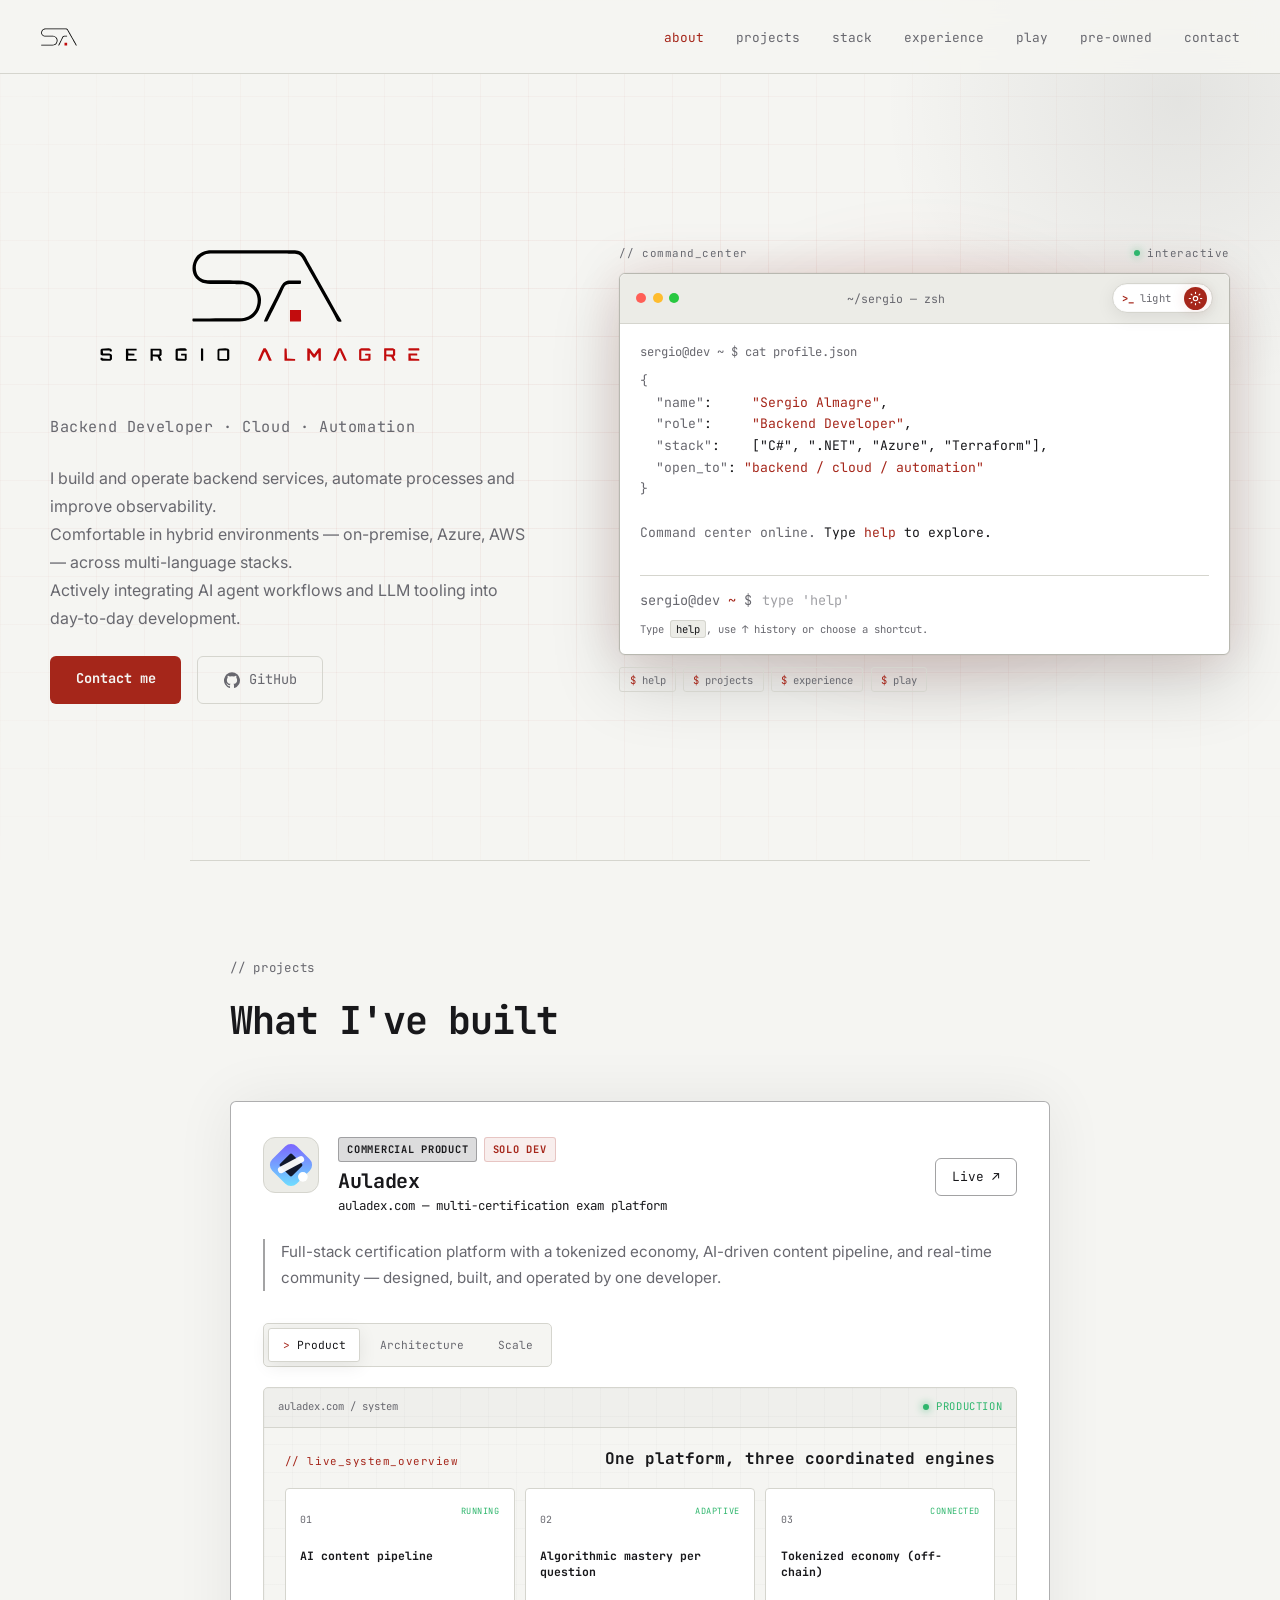
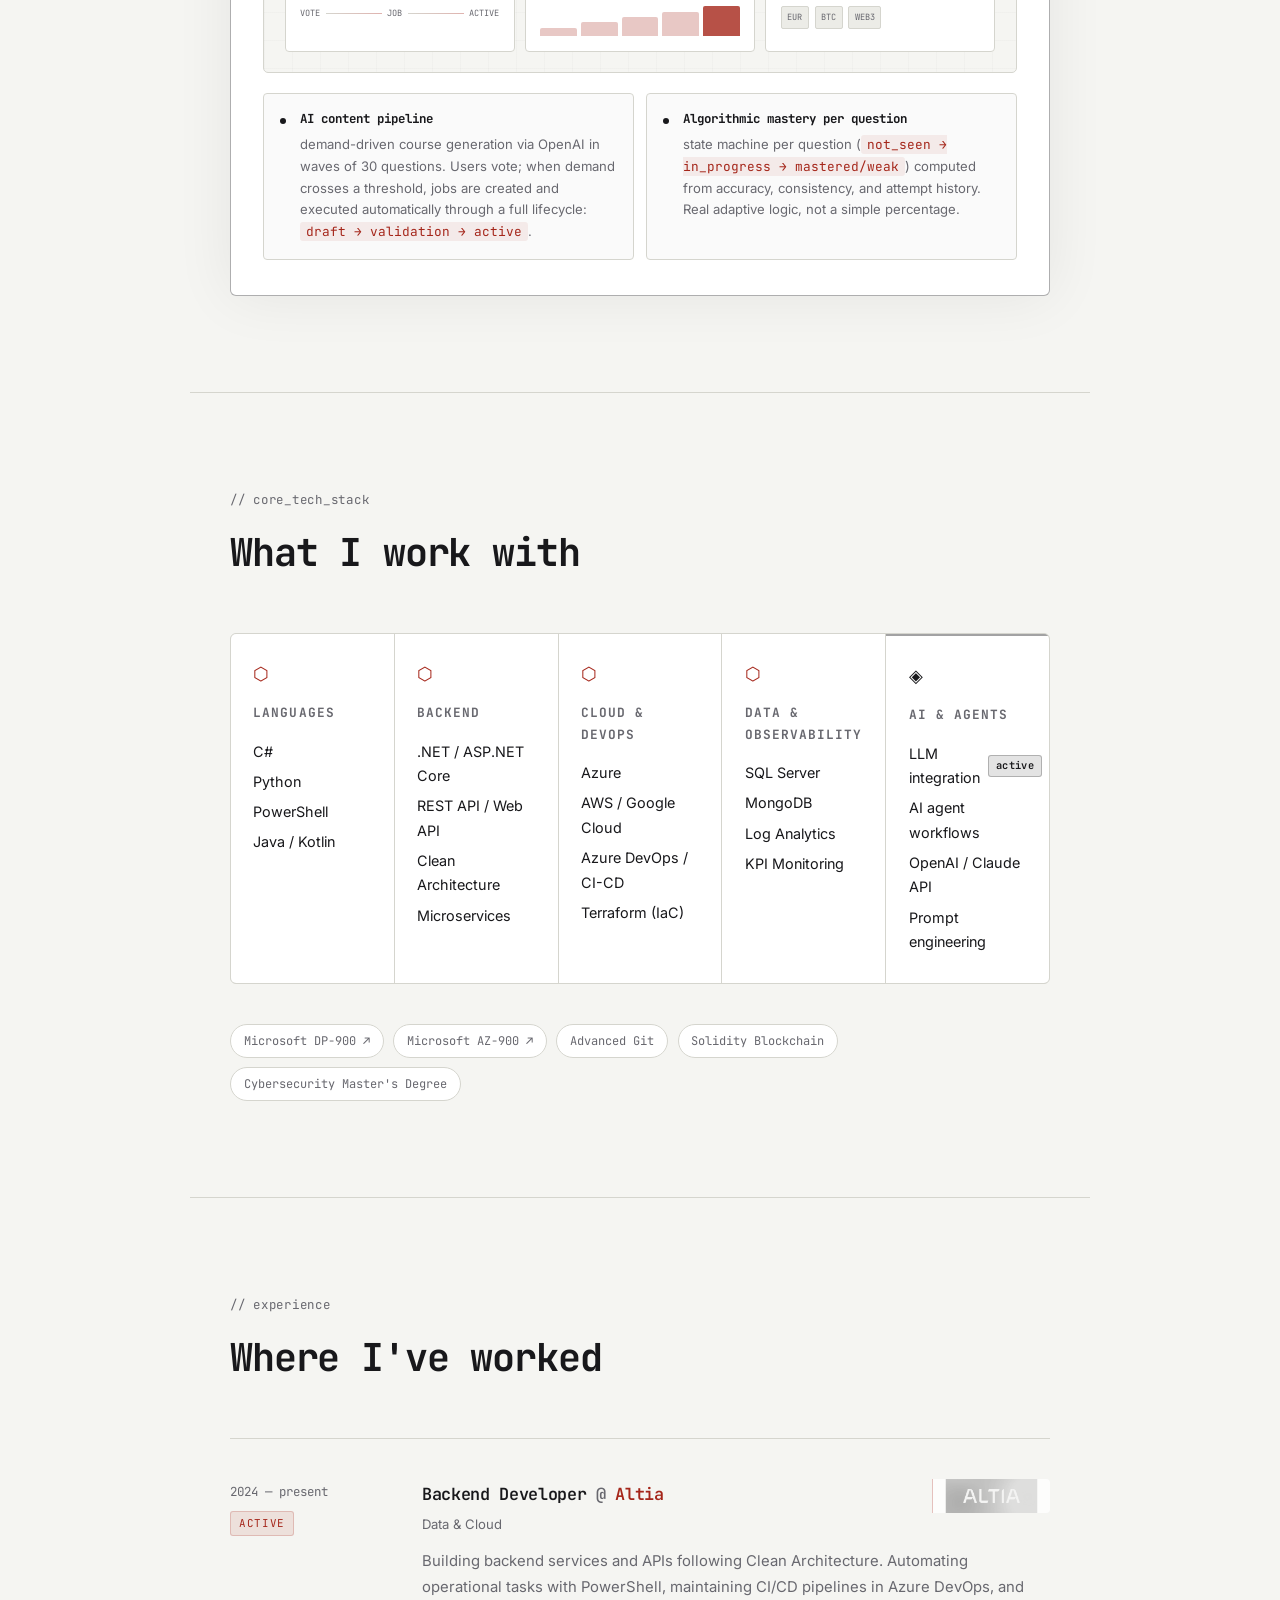
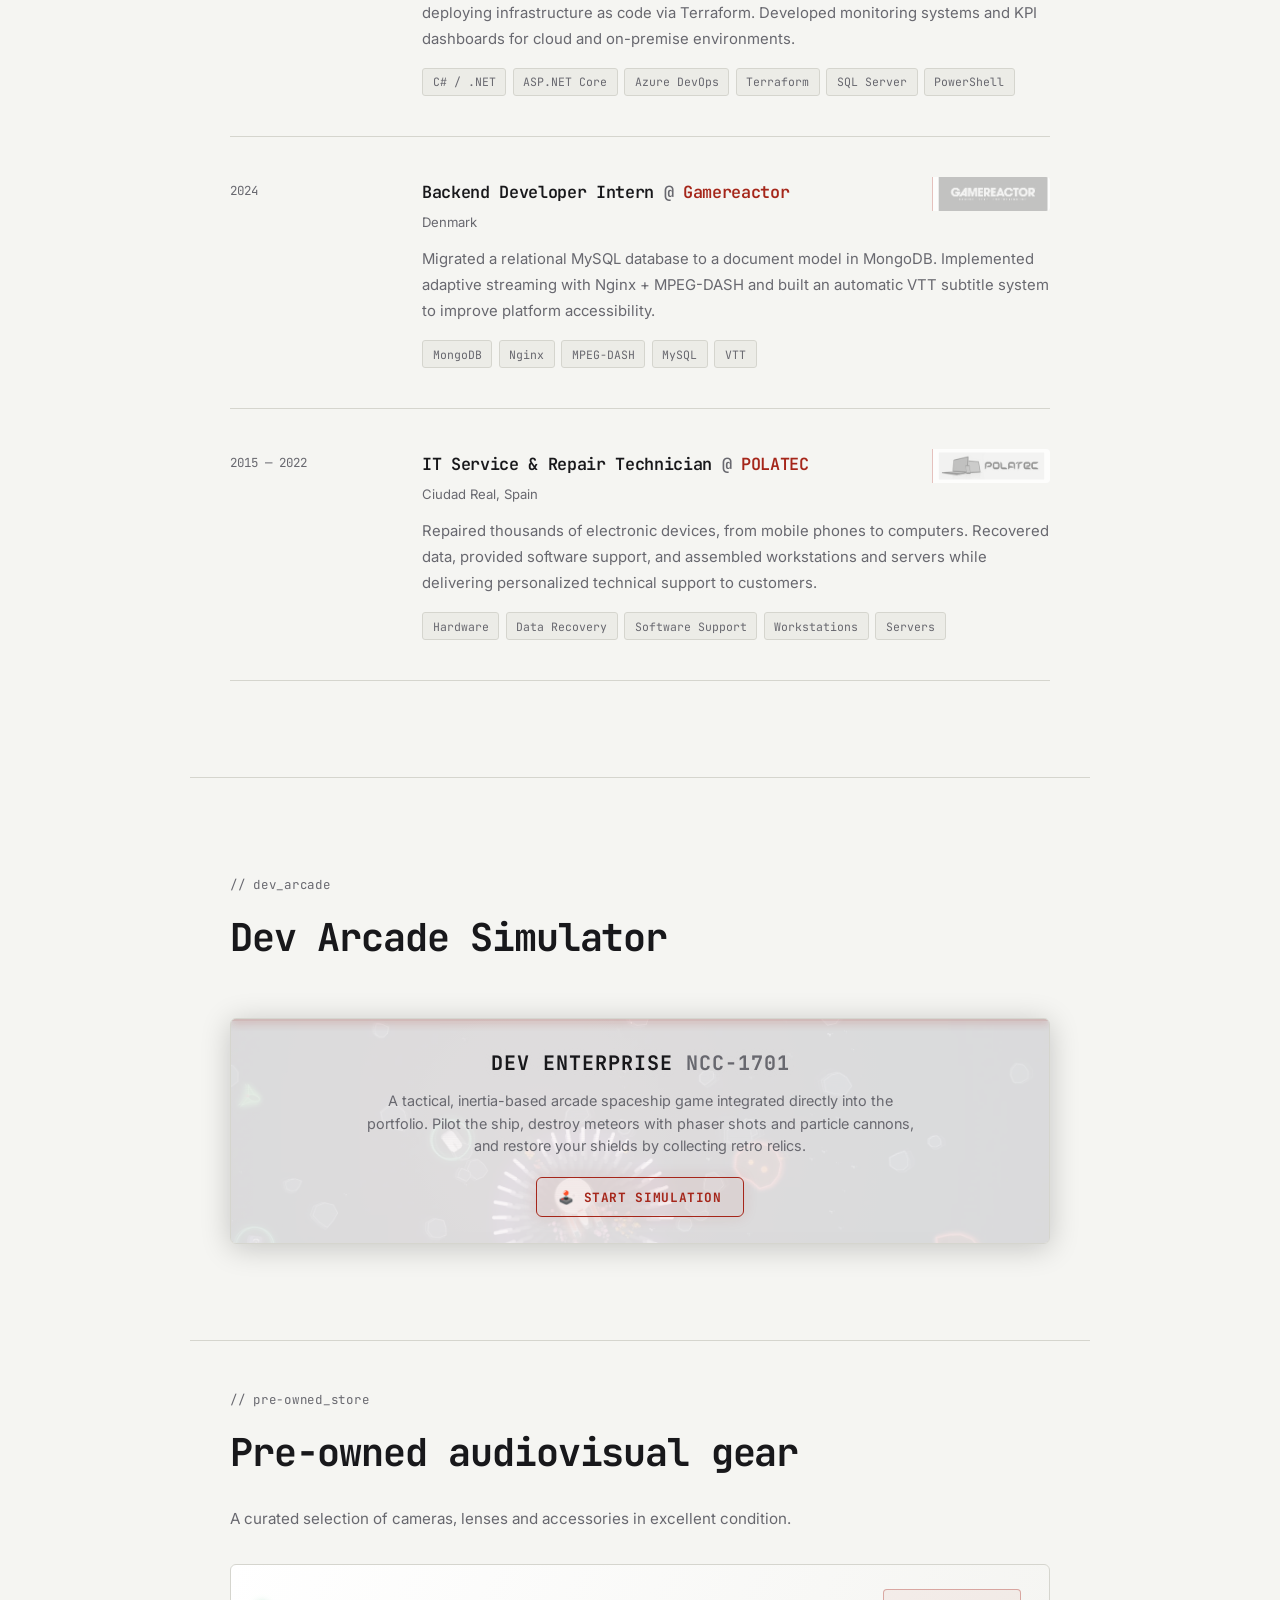
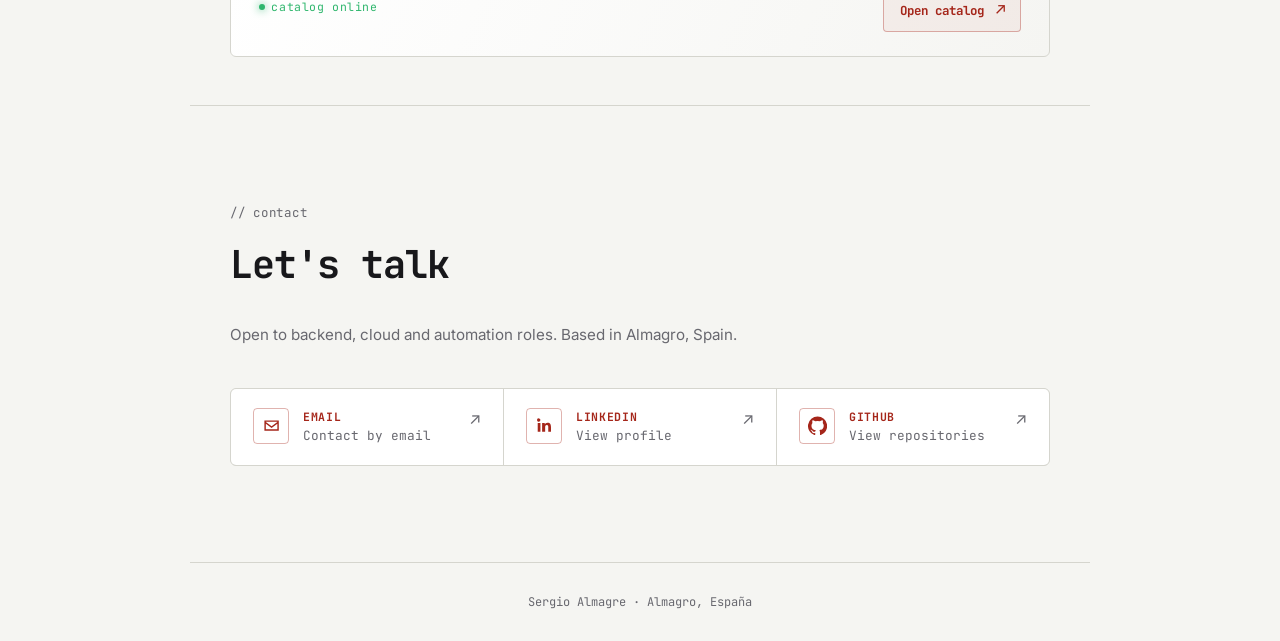
==== index.html @ ca62d052 "feat: Enhance pre-owned catalog with SEO improvements and product schema - Added canonical link hand" ====
<!DOCTYPE html>
<html lang="en">

<head>
  <meta charset="UTF-8" />
  <meta name="viewport" content="width=device-width, initial-scale=1.0" />
  <base href="/" />
  <title data-i18n="index.title">Sergio Almagre — Backend Developer</title>
  <meta name="description" data-i18n-content="index.description" content="Portfolio and CV of Sergio Almagre, a backend developer specialized in Cloud, automation, robust REST APIs and advanced workflows." />
  <link rel="canonical" href="https://www.sergioalmagre.com/" />
  
  <!-- Open Graph / Facebook -->
  <meta property="og:type" content="website" />
  <meta property="og:url" content="https://www.sergioalmagre.com/" />
  <meta property="og:title" data-i18n-content="index.title" content="Sergio Almagre — Backend Developer" />
  <meta property="og:description" data-i18n-content="index.description" content="Portfolio and CV of Sergio Almagre, a backend developer specialized in Cloud, automation and robust REST APIs." />
  <meta property="og:image" content="https://www.sergioalmagre.com/assets/brand/vector_social_light_1080.png?v=1" />
  <meta property="og:image:secure_url" content="https://www.sergioalmagre.com/assets/brand/vector_social_light_1080.png?v=1" />
  <meta property="og:image:type" content="image/png" />
  <meta property="og:image:width" content="1080" />
  <meta property="og:image:height" content="1080" />
  <meta property="og:image:alt" content="Sergio Almagre" />

  <!-- Twitter -->
  <meta name="twitter:card" content="summary_large_image" />
  <meta name="twitter:url" content="https://www.sergioalmagre.com/" />
  <meta name="twitter:title" content="Sergio Almagre — Backend Developer" />
  <meta name="twitter:description" data-i18n-content="index.description" content="Portfolio and CV of Sergio Almagre, a backend developer specialized in Cloud, automation and REST APIs." />
  <meta name="twitter:image" content="https://www.sergioalmagre.com/assets/brand/vector_social_light_1080.png?v=1" />

  <link rel="preconnect" href="https://fonts.googleapis.com" />
  <link rel="preconnect" href="https://fonts.gstatic.com" crossorigin />
  <link
    href="https://fonts.googleapis.com/css2?family=JetBrains+Mono:wght@300;400;500;700&family=Inter:wght@300;400;500;600&display=swap"
    rel="stylesheet" />
  <link rel="stylesheet" href="style.css?v=14" />
  <link id="theme-favicon" rel="icon" type="image/svg+xml" sizes="512x512" href="/assets/brand/favicon.svg?v=2" />
  <script src="/theme.js?v=5"></script>
  <script type="application/ld+json">
    {
      "@context": "https://schema.org",
      "@type": "Person",
      "name": "Sergio Almagre",
      "url": "https://www.sergioalmagre.com/",
      "image": "https://www.sergioalmagre.com/assets/brand/vector_social_light_1080.png?v=1",
      "jobTitle": "Backend Developer",
      "address": {
        "@type": "PostalAddress",
        "addressLocality": "Almagro",
        "addressCountry": "ES"
      },
      "sameAs": [
        "https://github.com/SergioAlmagre",
        "https://linkedin.com/in/sergioalmagre"
      ]
    }
  </script>
</head>

<body>

  <!-- NAV -->
  <nav class="nav st-ignore-canvas">
    <a class="nav-logo" href="/" aria-label="Sergio Almagre">
      <img src="/assets/brand/signature_white_transparent.svg"
        data-theme-src-light="/assets/brand/signature_black_transparent.svg"
        data-theme-src-dark="/assets/brand/signature_white_transparent.svg" alt="Sergio Almagre" />
    </a>
    <ul class="nav-links">
      <li><a href="#about" data-i18n="common.about">about</a></li>
      <li><a href="#projects" data-i18n="common.projects">projects</a></li>
      <li><a href="#stack" data-i18n="common.stack">stack</a></li>
      <li><a href="#experience" data-i18n="common.experience">experience</a></li>
      <li><a href="/devtrek" data-i18n="common.play">play</a></li>
      <li><a href="/preowned" data-nav-section="preowned" data-i18n="common.preowned">pre-owned</a></li>
      <li><a href="#contact" data-i18n="common.contact">contact</a></li>
    </ul>
  </nav>

  <!-- HERO -->
  <section class="hero" id="about">
    <div class="hero-inner">
      <div class="hero-copy">
        <h1 class="hero-name">
          <span class="hero-brand-wrap">
            <img class="hero-brand" src="/assets/brand/vector_transparent_light.svg"
              data-theme-src-light="/assets/brand/vector_transparent_dark.svg"
              data-theme-src-dark="/assets/brand/vector_transparent_light.svg" alt="" />
          </span>
          <span class="sr-only" data-i18n="index.title">Sergio Almagre — Backend Developer</span>
        </h1>
        <p class="hero-role" data-i18n="index.role" data-i18n-html="true">Backend Developer <span class="dim">·</span> Cloud <span class="dim">·</span> Automation</p>

        <p class="hero-summary" data-i18n="index.summary" data-i18n-html="true">
          I build and operate backend services, automate processes and improve observability.<br>
          Comfortable in hybrid environments — on-premise, Azure, AWS — across multi-language stacks.<br>
          Actively integrating AI agent workflows and LLM tooling into day-to-day development.
        </p>

        <div class="hero-cta">
          <a href="#contact" class="btn-primary" data-i18n="index.contactMe">Contact me</a>
          <a href="https://github.com/SergioAlmagre" target="_blank" rel="noopener noreferrer" class="btn-ghost github-btn">
            <span class="github-mark" aria-hidden="true"><svg viewBox="0 0 24 24" focusable="false"><path d="M12 .5a12 12 0 0 0-3.79 23.39c.6.11.82-.26.82-.58v-2.03c-3.34.73-4.04-1.61-4.04-1.61-.55-1.39-1.34-1.76-1.34-1.76-1.09-.75.08-.74.08-.74 1.2.09 1.84 1.23 1.84 1.23 1.07 1.83 2.8 1.3 3.48.99.11-.77.42-1.3.76-1.6-2.67-.3-5.47-1.34-5.47-5.93 0-1.31.47-2.38 1.23-3.22-.12-.3-.53-1.52.12-3.17 0 0 1-.32 3.3 1.23a11.5 11.5 0 0 1 6.01 0c2.3-1.55 3.3-1.23 3.3-1.23.65 1.65.24 2.87.12 3.17.77.84 1.23 1.91 1.23 3.22 0 4.6-2.8 5.62-5.48 5.92.43.37.81 1.1.81 2.22v3.29c0 .32.22.69.83.58A12 12 0 0 0 12 .5Z" /></svg></span>
            <span>GitHub</span>
          </a>
        </div>
      </div>

      <div class="hero-console">
        <div class="hero-console__meta">
          <span data-i18n="index.commandCenter">// command_center</span>
          <span class="hero-console__status"><i aria-hidden="true"></i><span data-i18n="index.interactiveStatus">interactive</span></span>
        </div>

        <div class="terminal terminal--command" id="command-center">
          <div class="terminal-bar">
            <span class="dot red"></span>
            <span class="dot yellow"></span>
            <span class="dot green"></span>
            <span class="terminal-title">~/sergio — zsh</span>
          </div>
          <div class="terminal-body">
            <div class="terminal-output" id="terminal-output" role="log" aria-live="polite" aria-label="Terminal output" data-i18n-aria-label="terminal.outputLabel"></div>
            <form class="terminal-line terminal-input-line" id="terminal-form" autocomplete="off">
              <label class="sr-only" for="terminal-input" data-i18n="terminal.inputLabel">Terminal command</label>
              <span class="prompt">sergio@dev <span class="accent-p">~</span> $</span>
              <input class="terminal-input" id="terminal-input" type="text" inputmode="text" autocomplete="off"
                autocapitalize="off" spellcheck="false" data-i18n-placeholder="terminal.inputPlaceholder" placeholder="type 'help'" />
            </form>
            <p class="terminal-hint" data-i18n="terminal.hint" data-i18n-html="true">Type <kbd>help</kbd> or choose a shortcut.</p>
          </div>
        </div>

        <div class="terminal-shortcuts" aria-label="Terminal shortcuts" data-i18n-aria-label="terminal.shortcutsLabel">
          <button type="button" data-terminal-command="help">help</button>
          <button type="button" data-terminal-command="projects">projects</button>
          <button type="button" data-terminal-command="experience">experience</button>
          <button type="button" data-terminal-command="play">play</button>
        </div>
      </div>
    </div>

    <div class="hero-grid-bg" aria-hidden="true"></div>
  </section>

  <!-- PROJECTS -->
  <section class="section" id="projects">
    <p class="section-label" data-i18n="index.projectsLabel">// projects</p>
    <h2 class="section-title" data-i18n="index.built">What I've built</h2>

    <article class="project-card featured">
      <div class="project-header">
        <div class="project-logo-wrap">
          <svg xmlns="http://www.w3.org/2000/svg" viewBox="0 0 512 512" width="48" height="48"
            aria-label="Auladex logo">
            <defs>
              <linearGradient id="pg" x1="0%" y1="0%" x2="100%" y2="100%">
                <stop offset="0%" stop-color="#7c5cff" />
                <stop offset="100%" stop-color="#6ee7ff" />
              </linearGradient>
            </defs>
            <rect x="64" y="64" width="384" height="384" rx="89" ry="89" fill="url(#pg)"
              transform="rotate(45 256 256)" />
            <rect x="160" y="160" width="192" height="192" rx="21" ry="21" fill="#11182d"
              transform="rotate(45 256 256)" />
            <rect x="96" y="215" width="320" height="73" rx="36" ry="36" fill="#ffffff" fill-opacity="0.95"
              transform="rotate(-28 256 251)" />
            <circle cx="388" cy="388" r="54" fill="#ffffff" />
          </svg>
        </div>
        <div class="project-title-block">
          <div class="project-badges">
            <span class="proj-badge commercial" data-i18n="index.commercialProduct">commercial product</span>
            <span class="proj-badge solo" data-i18n="index.soloDev">solo dev</span>
          </div>
          <h3 class="project-name">Auladex</h3>
          <p class="project-domain" data-i18n="index.multiCertification">auladex.com — multi-certification exam platform</p>
        </div>
        <a href="https://www.auladex.com" target="_blank" rel="noopener" class="project-live-btn" data-i18n="index.live">Live &#8599;</a>
      </div>

      <p class="project-tagline" data-i18n="index.projectTagline">
        Full-stack certification platform with a tokenized economy, AI-driven content pipeline, and real-time community
        &mdash; designed, built, and operated by one developer.
      </p>

      <div class="case-study-shell" data-case-study>
        <div class="case-study-tabs" role="tablist" aria-label="Auladex case study" data-i18n-aria-label="index.caseStudyNavigation">
          <button type="button" role="tab" id="case-tab-overview" aria-controls="case-panel-overview" aria-selected="true" data-case-tab="overview" data-i18n="index.caseOverview">Product</button>
          <button type="button" role="tab" id="case-tab-architecture" aria-controls="case-panel-architecture" aria-selected="false" tabindex="-1" data-case-tab="architecture" data-i18n="index.caseArchitecture">Architecture</button>
          <button type="button" role="tab" id="case-tab-scale" aria-controls="case-panel-scale" aria-selected="false" tabindex="-1" data-case-tab="scale" data-i18n="index.caseScale">Scale</button>
        </div>

        <div class="case-study-panels">
          <section class="case-study-panel is-active" id="case-panel-overview" role="tabpanel" aria-labelledby="case-tab-overview" data-case-panel="overview">
            <div class="product-system-view">
              <div class="product-system-view__bar">
                <span class="product-system-view__path">auladex.com / system</span>
                <span class="product-system-view__status"><i aria-hidden="true"></i><span data-i18n="index.productionStatus">production</span></span>
              </div>
              <div class="product-system-view__body">
                <div class="product-system-view__intro">
                  <p data-i18n="index.systemOverview">// live_system_overview</p>
                  <h4 data-i18n="index.systemOverviewTitle">One platform, three coordinated engines</h4>
                </div>
                <div class="system-module-grid">
                  <article class="system-module">
                    <span class="system-module__index">01</span>
                    <span class="system-module__state">RUNNING</span>
                    <h5 data-i18n="index.aiPipeline">AI content pipeline</h5>
                    <div class="system-module__flow" aria-hidden="true"><span>vote</span><i></i><span>job</span><i></i><span>active</span></div>
                  </article>
                  <article class="system-module">
                    <span class="system-module__index">02</span>
                    <span class="system-module__state">ADAPTIVE</span>
                    <h5 data-i18n="index.mastery">Algorithmic mastery per question</h5>
                    <div class="system-module__levels" aria-hidden="true"><i></i><i></i><i></i><i></i><i></i></div>
                  </article>
                  <article class="system-module">
                    <span class="system-module__index">03</span>
                    <span class="system-module__state">CONNECTED</span>
                    <h5 data-i18n="index.tokenEconomy">Tokenized economy (off-chain)</h5>
                    <div class="system-module__providers" aria-hidden="true"><span>EUR</span><span>BTC</span><span>WEB3</span></div>
                  </article>
                </div>
              </div>
            </div>

            <div class="project-highlights project-highlights--cards">
              <article class="highlight-item">
                <span class="highlight-dot"></span>
                <div><h4 data-i18n="index.aiPipeline">AI content pipeline</h4><p data-i18n="index.aiPipelineText" data-i18n-html="true">Demand-driven course generation via OpenAI in waves of 30 questions, with an automated lifecycle from draft to active.</p></div>
              </article>
              <article class="highlight-item">
                <span class="highlight-dot"></span>
                <div><h4 data-i18n="index.mastery">Algorithmic mastery per question</h4><p data-i18n="index.masteryText" data-i18n-html="true">A state machine computed from accuracy, consistency and attempt history.</p></div>
              </article>
            </div>
          </section>

          <section class="case-study-panel" id="case-panel-architecture" role="tabpanel" aria-labelledby="case-tab-architecture" data-case-panel="architecture">
            <div class="architecture-map" aria-label="Auladex system architecture" data-i18n-aria-label="index.architectureLabel">
              <div class="architecture-map__flow">
                <div class="architecture-node"><small>CLIENT</small><strong>React SPA</strong><span>offline-ready</span></div>
                <i aria-hidden="true"></i>
                <div class="architecture-node architecture-node--accent"><small>API</small><strong>Express.js</strong><span>11 domains</span></div>
                <i aria-hidden="true"></i>
                <div class="architecture-node"><small>DATA</small><strong>Firestore</strong><span>RTDB presence</span></div>
                <i aria-hidden="true"></i>
                <div class="architecture-node"><small>INTELLIGENCE</small><strong>OpenAI</strong><span>content jobs</span></div>
              </div>
              <div class="architecture-map__services">
                <span>Stripe / EUR</span><span>OpenNode / Lightning</span><span>Polygon / Web3</span><span>GitHub Actions</span>
              </div>
            </div>

            <div class="project-arch">
              <p class="arch-label" data-i18n="index.architecture">// architecture</p>
              <pre class="arch-code">Browser &#9472;&#9472; React SPA &#9472;&#9472; Express API &#9472;&#9472; Firestore &#9472;&#9472; OpenAI
    &#9474;           &#9474;             &#9474;             &#9474;
    &#9474;      localStorage   11 domains    RTDB (chat)
    &#9474;      (offline)    feature-flagged  presence
    &#9492;&#9472;&#9472; Stripe / Lightning / Web3 payments</pre>
            </div>

            <article class="highlight-item highlight-item--wide">
              <span class="highlight-dot"></span>
              <div><h4 data-i18n="index.rbac">RBAC with numeric priority inheritance</h4><p data-i18n="index.rbacText" data-i18n-html="true">Role enforcement at the route layer with SHA-256 payload hashing for cryptographic idempotency.</p></div>
            </article>

            <div class="project-stack-row">
              <span>React 19</span><span>Vite 6</span><span>Node.js 22</span><span>Express.js</span>
              <span>Firebase / Firestore</span><span>OpenAI API</span><span>Stripe</span>
              <span>OpenNode (Lightning)</span><span>Web3 / Polygon</span>
              <span>AWS / Google Cloud</span><span>Ubuntu Server</span><span>PM2</span>
              <span>GitHub Actions</span><span>Vitest</span><span>Playwright</span>
            </div>
          </section>

          <section class="case-study-panel" id="case-panel-scale" role="tabpanel" aria-labelledby="case-tab-scale" data-case-panel="scale">
            <div class="project-metrics">
              <div class="metric"><span class="metric-value" data-count="255">255</span><span class="metric-label" data-i18n="index.apiHandlers">API route handlers</span></div>
              <div class="metric"><span class="metric-value" data-count="1825">1,825</span><span class="metric-label" data-i18n="index.automatedTests">automated tests</span></div>
              <div class="metric"><span class="metric-value" data-count="126">126</span><span class="metric-label" data-i18n="index.automationScripts">automation scripts</span></div>
              <div class="metric"><span class="metric-value" data-count="60">60</span><span class="metric-label" data-i18n="index.sharedContracts">shared contracts</span></div>
              <div class="metric"><span class="metric-value" data-count="32">32</span><span class="metric-label" data-i18n="index.lazyViews">lazy-loaded views</span></div>
              <div class="metric"><span class="metric-value" data-count="308">308</span><span class="metric-label" data-i18n="index.frontendModules">frontend modules</span></div>
            </div>

            <div class="project-highlights project-highlights--cards">
              <article class="highlight-item">
                <span class="highlight-dot"></span>
                <div><h4 data-i18n="index.tokenEconomy">Tokenized economy (off-chain)</h4><p data-i18n="index.tokenEconomyText" data-i18n-html="true">Multi-path acquisition and P2P transfers with automatic social scholarship donation.</p></div>
              </article>
              <article class="highlight-item">
                <span class="highlight-dot"></span>
                <div><h4 data-i18n="index.multiProvider">Multi-provider, multi-exam</h4><p data-i18n="index.multiProviderText" data-i18n-html="true">Provider-agnostic certification catalog and question banks.</p></div>
              </article>
            </div>
          </section>
        </div>
      </div>
    </article>

  </section>

  <!-- STACK -->
  <section class="section" id="stack">
    <p class="section-label" data-i18n="index.coreStack">// core_tech_stack</p>
    <h2 class="section-title" data-i18n="index.workWith">What I work with</h2>

    <div class="stack-grid">
      <div class="stack-card">
        <span class="stack-icon">⬡</span>
        <h3 data-i18n="index.languages">Languages</h3>
        <ul>
          <li>C#</li>
          <li>Python</li>
          <li>PowerShell</li>
          <li>Java / Kotlin</li>
        </ul>
      </div>
      <div class="stack-card">
        <span class="stack-icon">⬡</span>
        <h3>Backend</h3>
        <ul>
          <li>.NET / ASP.NET Core</li>
          <li>REST API / Web API</li>
          <li>Clean Architecture</li>
          <li>Microservices</li>
        </ul>
      </div>
      <div class="stack-card">
        <span class="stack-icon">⬡</span>
        <h3 data-i18n="index.cloudDevops">Cloud & DevOps</h3>
        <ul>
          <li>Azure</li>
          <li>AWS / Google Cloud</li>
          <li>Azure DevOps / CI-CD</li>
          <li>Terraform (IaC)</li>
        </ul>
      </div>
      <div class="stack-card">
        <span class="stack-icon">⬡</span>
        <h3 data-i18n="index.dataObservability">Data & Observability</h3>
        <ul>
          <li>SQL Server</li>
          <li>MongoDB</li>
          <li>Log Analytics</li>
          <li>KPI Monitoring</li>
        </ul>
      </div>
      <div class="stack-card stack-card-ai">
        <span class="stack-icon ai-icon">◈</span>
        <h3 data-i18n="index.aiAgents">AI & Agents</h3>
        <ul>
          <li>LLM integration <span class="tag ai-tag" data-i18n="index.active">active</span></li>
          <li>AI agent workflows</li>
          <li>OpenAI / Claude API</li>
          <li>Prompt engineering</li>
        </ul>
      </div>
    </div>
    <div class="certs-row">
      <a href="https://learn.microsoft.com/en-us/users/sergioalmagre-4834/credentials/3828c3a0db013be1?ref=https%3A%2F%2Fwww.linkedin.com%2F" target="_blank" rel="noopener" class="cert-badge">Microsoft DP-900 ↗</a>
      <a href="https://www.credly.com/badges/c6795bce-af9d-4812-838c-bcec3765442d/public_url" target="_blank" rel="noopener" class="cert-badge">Microsoft AZ-900 ↗</a>
      <span class="cert-badge">Advanced Git</span>
      <span class="cert-badge">Solidity Blockchain</span>
      <span class="cert-badge" data-i18n="index.masterCybersecurity">Cybersecurity Master's Degree</span>
    </div>
  </section>

  <!-- EXPERIENCE -->
  <section class="section" id="experience">
    <p class="section-label" data-i18n="index.experienceLabel">// experience</p>
    <h2 class="section-title" data-i18n="index.worked">Where I've worked</h2>

    <div class="timeline">

      <div class="timeline-item">
        <div class="timeline-meta">
          <span class="timeline-date">2024 — present</span>
          <span class="timeline-status active" data-i18n="index.active">active</span>
        </div>
        <div class="timeline-content">
          <div class="timeline-company-header">
            <h3>Backend Developer <span class="dim">@</span> <span class="accent">Altia</span></h3>
            <div class="timeline-company-logo timeline-company-logo--altia">
              <img src="/assets/companies/altia_logo.jpg" alt="Altia" loading="lazy" />
            </div>
          </div>
          <p class="timeline-sub">Data &amp; Cloud</p>
          <p class="timeline-desc" data-i18n="index.experienceAltia">
            Building backend services and APIs following Clean Architecture. Automating operational tasks with
            PowerShell, maintaining CI/CD pipelines in Azure DevOps, and deploying infrastructure as code via Terraform.
            Developed monitoring systems and KPI dashboards for cloud and on-premise environments.
          </p>
          <div class="timeline-tags">
            <span>C# / .NET</span><span>ASP.NET Core</span><span>Azure DevOps</span><span>Terraform</span><span>SQL
              Server</span><span>PowerShell</span>
          </div>
        </div>
      </div>

      <div class="timeline-item">
        <div class="timeline-meta">
          <span class="timeline-date">2024</span>
        </div>
        <div class="timeline-content">
          <div class="timeline-company-header">
            <h3><span data-i18n="index.intern">Backend Developer Intern</span> <span class="dim">@</span> <span class="accent">Gamereactor</span></h3>
            <div class="timeline-company-logo timeline-company-logo--gamereactor">
              <img src="/assets/companies/gamereactor_logo.jpg" alt="Gamereactor" loading="lazy" />
            </div>
          </div>
          <p class="timeline-sub">Denmark</p>
          <p class="timeline-desc" data-i18n="index.experienceGamereactor">
            Migrated a relational MySQL database to a document model in MongoDB. Implemented adaptive streaming with
            Nginx + MPEG-DASH and built an automatic VTT subtitle system to improve platform accessibility.
          </p>
          <div class="timeline-tags">
            <span>MongoDB</span><span>Nginx</span><span>MPEG-DASH</span><span>MySQL</span><span>VTT</span>
          </div>
        </div>
      </div>

      <div class="timeline-item">
        <div class="timeline-meta">
          <span class="timeline-date">2015 &mdash; 2022</span>
        </div>
        <div class="timeline-content">
          <div class="timeline-company-header">
            <h3><span data-i18n="index.polatecRole">IT Service &amp; Repair Technician</span> <span class="dim">@</span> <span class="accent">POLATEC</span></h3>
            <div class="timeline-company-logo timeline-company-logo--polatec">
              <img src="/assets/companies/polatec_logo.jpg" alt="Polatec" loading="lazy" />
            </div>
          </div>
          <p class="timeline-sub" data-i18n="index.polatecLocation">Ciudad Real, Spain</p>
          <p class="timeline-desc" data-i18n="index.experiencePolatec">
            Repaired thousands of electronic devices, from mobile phones to computers. Recovered data, provided software support, and assembled workstations and servers while delivering personalized technical support to customers.
          </p>
          <div class="timeline-tags">
            <span>Hardware</span><span>Data Recovery</span><span>Software Support</span><span>Workstations</span><span>Servers</span>
          </div>
        </div>
      </div>

    </div>
  </section>

  <!-- PLAY (ARCADE SIMULATOR) -->
  <section class="section animate-on-scroll" id="play">
    <p class="section-label" data-i18n="index.interactiveTerminal">// dev_arcade</p>
    <h2 class="section-title" data-i18n="index.arcadeTitle">Dev Arcade Simulator</h2>
    <div class="arcade-card">
      <div class="arcade-scanner"></div>
      <div class="arcade-card-body">
        <h3 class="arcade-card-title">DEV ENTERPRISE <span class="dim">NCC-1701</span></h3>
        <p class="arcade-card-text" data-i18n="index.arcadeDescription">
          Un minijuego arcade táctico e inercial de naves espaciales integrado directamente en el portfolio. Pilota la nave, destruye meteoros con disparos y cañones de partículas, y restaura tus escudos recolectando reliquias retro.
        </p>
        <div class="arcade-card-actions">
          <button type="button" class="st-btn-launch-game" data-i18n="index.launchSimulation">🕹️ INICIAR SIMULACIÓN</button>
        </div>
      </div>
    </div>
  </section>

  <!-- PRE-OWNED ACCESS -->
  <section class="section preowned-access-section animate-on-scroll" id="preowned">
    <p class="section-label" data-i18n="index.preownedAccessLabel">// pre-owned_store</p>
    <h2 class="section-title" data-i18n="index.preownedSectionTitle">Pre-owned audiovisual gear</h2>
    <p class="preowned-section-description" data-i18n="index.preownedSectionDescription">A curated selection of cameras, lenses and accessories in excellent condition.</p>
    <div class="preowned-access">
      <div class="preowned-access__copy">
        <div class="preowned-access__meta">
          <span class="preowned-access__status"><span aria-hidden="true"></span><span data-i18n="index.preownedAccessStatus">catalog online</span></span>
        </div>
      </div>
      <a class="preowned-access__link" href="/preowned">
        <span data-i18n="index.preownedAccessAction">Open catalog</span>
        <span class="preowned-access__arrow" aria-hidden="true">&#8599;</span>
      </a>
    </div>
  </section>

  <!-- CONTACT -->
  <section class="section" id="contact">
    <p class="section-label">// contact</p>
    <h2 class="section-title" data-i18n="index.letsTalk">Let's talk</h2>
    <p class="contact-sub" data-i18n="index.contactSub">Open to backend, cloud and automation roles. Based in Almagro, Spain.</p>

    <div class="contact-links">
      <a href="mailto:info@sergioalmagre.com" class="contact-card" data-i18n-aria-label="index.contactEmailAction" aria-label="Contact by email">
        <span class="contact-icon contact-icon--email" aria-hidden="true">
          <svg viewBox="0 0 24 24" focusable="false"><path d="M3 5.5h18v13H3v-13Zm1.8 1.8v.3l7.2 5.1 7.2-5.1v-.3H4.8Zm14.4 9.4V9.8L12 14.9 4.8 9.8v6.9h14.4Z" /></svg>
        </span>
        <span class="contact-card__content">
          <span class="contact-service">Email</span>
          <span class="contact-action" data-i18n="index.contactEmailAction">Contact by email</span>
        </span>
        <span class="contact-arrow" aria-hidden="true">&#8599;</span>
      </a>
      <a href="https://linkedin.com/in/sergioalmagre" target="_blank" rel="noopener noreferrer" class="contact-card" data-i18n-aria-label="index.contactLinkedInAriaLabel" aria-label="View LinkedIn profile">
        <span class="contact-icon contact-icon--linkedin" aria-hidden="true">
          <svg viewBox="0 0 24 24" focusable="false"><path d="M5.1 7.1A2.1 2.1 0 1 1 5.1 3a2.1 2.1 0 0 1 0 4.1ZM3.4 8.7h3.4v11.1H3.4V8.7Zm5.5 0h3.3v1.5h.1c.5-.9 1.6-1.9 3.4-1.9 3.6 0 4.3 2.4 4.3 5.5v6h-3.4v-5.4c0-1.3 0-3-1.8-3s-2.1 1.4-2.1 2.9v5.5H8.9V8.7Z" /></svg>
        </span>
        <span class="contact-card__content">
          <span class="contact-service">LinkedIn</span>
          <span class="contact-action" data-i18n="index.contactLinkedInAction">View profile</span>
        </span>
        <span class="contact-arrow" aria-hidden="true">&#8599;</span>
      </a>
      <a href="https://github.com/SergioAlmagre" target="_blank" rel="noopener noreferrer" class="contact-card" data-i18n-aria-label="index.contactGithubAriaLabel" aria-label="View GitHub repositories">
        <span class="contact-icon contact-icon--github" aria-hidden="true">
          <svg viewBox="0 0 24 24" focusable="false"><path d="M12 .5a12 12 0 0 0-3.79 23.39c.6.11.82-.26.82-.58v-2.03c-3.34.73-4.04-1.61-4.04-1.61-.55-1.39-1.34-1.76-1.34-1.76-1.09-.75.08-.74.08-.74 1.2.09 1.84 1.23 1.84 1.23 1.07 1.83 2.8 1.3 3.48.99.11-.77.42-1.3.76-1.6-2.67-.3-5.47-1.34-5.47-5.93 0-1.31.47-2.38 1.23-3.22-.12-.3-.53-1.52.12-3.17 0 0 1-.32 3.3 1.23a11.5 11.5 0 0 1 6.01 0c2.3-1.55 3.3-1.23 3.3-1.23.65 1.65.24 2.87.12 3.17.77.84 1.23 1.91 1.23 3.22 0 4.6-2.8 5.62-5.48 5.92.43.37.81 1.1.81 2.22v3.29c0 .32.22.69.83.58A12 12 0 0 0 12 .5Z" /></svg>
        </span>
        <span class="contact-card__content">
          <span class="contact-service">GitHub</span>
          <span class="contact-action" data-i18n="index.contactGithubAction">View repositories</span>
        </span>
        <span class="contact-arrow" aria-hidden="true">&#8599;</span>
      </a>
    </div>
  </section>

  <footer class="footer">
    <span>Sergio Almagre · Almagro, España</span>
  </footer>

  <!-- RETRO ARCADE MODAL (EASTER EGG) -->
  <div class="st-modal st-hidden" id="st-arcade-modal">
    <div class="st-scanline"></div>
    
    <div class="st-root">
      <button class="st-modal-close st-ignore-canvas" id="st-modal-close-btn" data-i18n="game.back" data-i18n-title="game.backTitle" title="Volver al portfolio">⬅ VOLVER</button>
      <button type="button" class="st-mobile-shoot-btn st-ignore-canvas">⚡</button>
      <canvas class="st-canvas"></canvas>
      
      <!-- HUD de juego -->
      <div class="st-hud st-hidden st-ignore-canvas">
        <div class="st-hud-row">
          <div class="st-hud-left">
            <h3 class="st-title">DEV ENTERPRISE</h3>
            <p class="st-hud-mini" data-i18n="game.registry">Registro: NCC-1701</p>
            <p class="st-hud-mini st-hud-status" data-i18n="game.patrolActive">Estado: Patrulla inercial activa</p>
            <div class="st-shield-row">
              <span class="st-hud-mini" data-i18n="game.shields">Escudos:</span>
              <div class="st-shield-track">
                <div class="st-shield-fill st-shield-full" style="width: 100%;"></div>
              </div>
            </div>
          </div>

          <div class="st-hud-right">
            <div class="st-hud-controls">
              <button type="button" class="st-icon-btn st-btn-mute" data-i18n-title="game.mute" title="Silenciar todo">🔊</button>
              <button type="button" class="st-icon-btn st-btn-pause" data-i18n-title="game.pause" title="Pausar partida (P / Esc)">⏸</button>
              <span class="st-alert-led"></span>
              <span class="st-alert-text">CONDICIÓN VERDE</span>
            </div>
            <p class="st-hud-mini" data-i18n="game.inertia">Inercia: gravedad cero</p>
            <p class="st-score" data-i18n="game.score">Puntos: 0</p>
            <p class="st-threat-label" data-i18n="game.threatLow">Amenaza: baja</p>
          </div>
        </div>
      </div>

      <!-- Menú principal -->
      <div class="st-intro-overlay st-intro-overlay-menu st-hidden">
        <div class="st-instructions-card st-ignore-canvas">
          <h3 class="st-title">DEV ENTERPRISE</h3>
          <p class="st-hud-mini" style="margin-bottom: 18px;" data-i18n="game.patrol">Tactical Patrol & Salvage</p>

          <div class="st-menu-actions">
            <button type="button" class="st-btn st-btn-primary st-btn-new" data-i18n="game.newGame">Nueva partida</button>
            <button type="button" class="st-btn st-btn-secondary st-btn-scores" data-i18n="game.scores">Puntuaciones</button>
          </div>

          <ul class="st-instructions-list">
            <li>🖱️ <b>Clic derecho (mantener):</b> propulsar hacia el cursor (deriva inercial con fricción casi nula).</li>
            <li>🔥 <b>Clic izquierdo (pulsación):</b> disparar fáseres tácticos de 360º en dirección de tu puntero.</li>
            <li>⚡ <b>Mantener pulsado (1s a 9s):</b> carga el súper cañón de 360°. ¡Escala proyectiles progresivos de N1 a N5 y multiplica el daño x2, x3, x4 y x5 de N6 a N9!</li>
            <li>☄️ <b>Mantener pulsado (10s):</b> carga la ¡bomba atómica cuántica! Arrasa con todo en la pantalla.</li>
            <li>💾 <b>Rescata reliquias retro (halo verde):</b> flotan desde el exterior. ¡Restablecen escudos al 100%!</li>
            <li>⏸️ <b>Pausa la partida:</b> pulsa [P], [Esc] o el panel superior.</li>
          </ul>
        </div>
      </div>

      <!-- Puntuaciones -->
      <div class="st-intro-overlay st-intro-overlay-scores st-hidden">
        <div class="st-instructions-card st-ignore-canvas">
          <h3 class="st-title" data-i18n="game.scores">Puntuaciones</h3>
          <div class="st-history-container"></div>
          <button type="button" class="st-btn st-btn-secondary st-btn-back" data-i18n="game.backMenu" style="margin-top: 16px;">Volver al menú</button>
        </div>
      </div>

      <!-- Fin de partida -->
      <div class="st-gameover-overlay st-hidden">
        <div class="st-instructions-card st-ignore-canvas" style="max-width: 520px; text-align: center;">
          <h2 class="st-gameover-title" data-i18n="game.gameover">Sistemas colapsados</h2>
          <p class="st-hud-mini" data-i18n="game.damage" data-i18n-html="true" style="margin-bottom: 15px;">La Dev Enterprise ha sufrido daños estructurales críticos.</p>

          <div class="st-trophy-card">
            <p class="st-trophy-label" data-i18n="game.trophy">Trofeo de la misión</p>
            <p class="st-trophy-score" data-i18n="game.points">0 puntos</p>
            <div class="st-trophy-details">
              <span class="st-trophy-date">📅 --</span>
              <span class="st-trophy-time">⏱️ --</span>
              <span class="st-trophy-threat">🚨 CONDICIÓN VERDE</span>
            </div>
            <p class="st-hud-mini" data-i18n="game.screenshot" style="margin-top: 10px;">
              Haz una captura de pantalla de este trofeo para compartirlo con tus compañeros.
            </p>
          </div>

          <div class="st-menu-actions" style="margin-top: 20px;">
            <button type="button" class="st-btn st-btn-primary st-btn-restart" data-i18n="game.restart">Reiniciar patrulla</button>
            <button type="button" class="st-btn st-btn-secondary st-btn-menu-back" data-i18n="game.backMenu">Volver al menú</button>
          </div>

          <div class="st-history-container" style="margin-top: 20px; text-align: left;"></div>
        </div>
      </div>
    </div>
  </div>

  <script src="i18n.js?v=2"></script>
  <script src="main.js?v=6"></script>
</body>

</html>
---- style.css ----
/* ── TOKENS ─────────────────────────────────────────── */
:root {
  color-scheme: dark;
  --bg:        #0A0A0F;
  --bg2:       #12121A;
  --bg3:       #1A1A26;
  --surface:   #1E1E2E;
  --border:    #2A2A3E;
  --text:      #E8E8F0;
  --text-dim:  #6E6E8A;
  --accent:    #A5261A;
  --accent2:   #7D1E16;
  --accent-glow: rgba(165, 38, 26, 0.18);
  --accent-dim: rgba(165, 38, 26, 0.45);
  --border-hover: #45455E;
  --nav-bg: rgba(10, 10, 15, 0.85);
  --nav-panel-bg: rgba(10, 10, 15, 0.98);
  --contrast-rgb: 255, 255, 255;
  --theme-glyph-bg: #E8E8F0;
  --theme-glyph-color: #0A0A0F;
  --font-mono: 'JetBrains Mono', monospace;
  --font-body: 'Inter', sans-serif;
  --radius:    6px;
}

:root[data-theme="light"] {
  color-scheme: light;
  --bg:        #F5F5F2;
  --bg2:       #FFFFFF;
  --bg3:       #ECECE7;
  --surface:   #F1F1ED;
  --border:    #D5D5CE;
  --text:      #18181B;
  --text-dim:  #68686F;
  --accent:    #A5261A;
  --accent2:   #851F16;
  --accent-glow: rgba(165, 38, 26, 0.12);
  --accent-dim: rgba(165, 38, 26, 0.35);
  --border-hover: #B8B8B0;
  --nav-bg: rgba(245, 245, 242, 0.88);
  --nav-panel-bg: rgba(245, 245, 242, 0.98);
  --contrast-rgb: 24, 24, 27;
  --theme-glyph-bg: #A5261A;
  --theme-glyph-color: #FFFFFF;
}

/* ── RESET ───────────────────────────────────────────── */
*, *::before, *::after { box-sizing: border-box; margin: 0; padding: 0; }

html { scroll-behavior: smooth; }

html.theme-changing *,
html.theme-changing *::before,
html.theme-changing *::after {
  transition-property: color, background-color, border-color, box-shadow, fill, stroke !important;
  transition-duration: 0.25s !important;
  transition-timing-function: ease !important;
}

body {
  background: var(--bg);
  color: var(--text);
  font-family: var(--font-body);
  font-size: 16px;
  line-height: 1.7;
  overflow-x: hidden;
}

a { color: inherit; text-decoration: none; }

ul { list-style: none; }

.sr-only {
  position: absolute !important;
  width: 1px !important;
  height: 1px !important;
  padding: 0 !important;
  margin: -1px !important;
  overflow: hidden !important;
  clip: rect(0, 0, 0, 0) !important;
  white-space: nowrap !important;
  border: 0 !important;
}

/* ── NAV ─────────────────────────────────────────────── */
.nav {
  position: fixed;
  top: 0; left: 0; right: 0;
  z-index: 100;
  display: flex;
  align-items: center;
  justify-content: space-between;
  padding: 1.1rem 2.5rem;
  background: var(--nav-bg);
  backdrop-filter: blur(12px);
  border-bottom: 1px solid var(--border);
}

.nav-logo {
  display: block;
  width: 38px;
  height: 38px;
  flex: 0 0 38px;
}

.nav-logo img {
  display: block;
  width: 100%;
  height: 100%;
  object-fit: contain;
}

.nav-links {
  display: flex;
  gap: 2rem;
  margin-left: 1.5rem;
}

.nav-links a {
  font-family: var(--font-mono);
  font-size: 0.8rem;
  color: var(--text-dim);
  transition: color 0.2s;
}

.nav-links a:hover { color: var(--accent); }
.nav-links a.is-active { color: var(--accent); }

.nav-command-toggle {
  display: none;
  position: relative;
  z-index: 202;
  align-items: center;
  gap: 0.42rem;
  min-height: 36px;
  padding: 0.35rem 0.65rem;
  border: 1px solid var(--border);
  border-radius: 4px;
  background: var(--bg2);
  color: var(--text-dim);
  font-family: var(--font-mono);
  font-size: 0.7rem;
  cursor: pointer;
  transition: color 0.2s, border-color 0.2s, background 0.2s;
}

.nav-command-toggle:hover,
.nav-command-toggle.is-open {
  color: var(--text);
  border-color: var(--accent-dim);
  background: var(--bg3);
}

.nav-command-toggle:focus-visible {
  outline: 2px solid var(--accent);
  outline-offset: 3px;
}

.nav-command-toggle__prompt {
  color: var(--accent);
  font-weight: 700;
}

.nav-command-toggle__icon {
  position: relative;
  width: 13px;
  height: 13px;
  margin-left: 0.15rem;
}

.nav-command-toggle__icon i {
  position: absolute;
  top: 6px;
  left: 1px;
  width: 11px;
  height: 1px;
  background: currentColor;
  transition: transform 0.2s;
}

.nav-command-toggle__icon i:first-child { transform: translateY(-3px); }
.nav-command-toggle__icon i:last-child { transform: translateY(3px); }
.nav-command-toggle.is-open .nav-command-toggle__icon i:first-child { transform: rotate(45deg); }
.nav-command-toggle.is-open .nav-command-toggle__icon i:last-child { transform: rotate(-45deg); }

.nav-menu-backdrop {
  position: fixed;
  inset: 0;
  z-index: 90;
  border: 0;
  background: rgba(5, 5, 8, 0.52);
  opacity: 0;
  backdrop-filter: blur(2px);
  transition: opacity 0.25s;
}

.nav-menu-backdrop.is-visible { opacity: 1; }
.nav-menu-backdrop[hidden] { display: none; }

/* ── THEME SWITCH ───────────────────────────────────── */
.theme-toggle {
  display: inline-flex;
  align-items: center;
  justify-content: space-between;
  gap: 0.45rem;
  min-width: 106px;
  height: 36px;
  margin-left: auto;
  padding: 0.25rem 0.3rem 0.25rem 0.65rem;
  border: 1px solid var(--border);
  border-radius: 999px;
  background: var(--bg2);
  color: var(--text-dim);
  box-shadow: inset 0 0 0 1px rgba(var(--contrast-rgb), 0.025), 0 4px 18px rgba(0, 0, 0, 0.08);
  cursor: pointer;
  flex: 0 0 auto;
  font-family: var(--font-mono);
  transition: color 0.2s, border-color 0.2s, background 0.2s, box-shadow 0.2s, transform 0.2s;
}

.theme-toggle:hover {
  color: var(--text);
  border-color: var(--accent-dim);
  box-shadow: 0 0 0 3px var(--accent-glow), 0 5px 20px rgba(0, 0, 0, 0.1);
  transform: translateY(-1px);
}

.theme-toggle:focus-visible {
  outline: 2px solid var(--accent);
  outline-offset: 3px;
}

.theme-toggle__terminal {
  display: inline-flex;
  align-items: center;
  gap: 0.35rem;
  white-space: nowrap;
  font-size: 0.66rem;
  letter-spacing: 0.02em;
  line-height: 1;
}

.theme-toggle__prompt {
  color: var(--accent);
  font-weight: 700;
}

.theme-toggle__label {
  min-width: 3.5em;
  text-align: left;
}

.theme-toggle__glyph {
  display: grid;
  place-items: center;
  width: 27px;
  height: 27px;
  border-radius: 50%;
  background: var(--theme-glyph-bg);
  color: var(--theme-glyph-color);
  flex: 0 0 27px;
  box-shadow: 0 0 14px var(--accent-glow);
}

.theme-toggle__glyph svg {
  width: 15px;
  height: 15px;
  fill: none;
  stroke: currentColor;
  stroke-width: 1.8;
  stroke-linecap: round;
  stroke-linejoin: round;
}

.terminal-bar .theme-toggle {
  min-width: 94px;
  height: 30px;
  margin-left: 0;
  padding-left: 0.55rem;
}

.terminal-bar .theme-toggle__glyph {
  width: 23px;
  height: 23px;
  flex-basis: 23px;
}


/* ── ACCENT ──────────────────────────────────────────── */
.accent  { color: var(--accent); }
.accent-p { color: var(--accent); }
.dim     { color: var(--text-dim); }

/* ── HERO ────────────────────────────────────────────── */
.hero {
  position: relative;
  min-height: min(860px, 100vh);
  display: flex;
  align-items: center;
  padding: 7.5rem 2.5rem 5.5rem;
  overflow: hidden;
}

.hero-grid-bg {
  position: absolute;
  inset: 0;
  background-image:
    linear-gradient(rgba(165,38,26,0.05) 1px, transparent 1px),
    linear-gradient(90deg, rgba(165,38,26,0.05) 1px, transparent 1px);
  background-size: 48px 48px;
  pointer-events: none;
  mask-image: radial-gradient(ellipse 80% 70% at 50% 50%, black 30%, transparent 100%);
}

.hero::before {
  content: '';
  position: absolute;
  top: -200px; right: -200px;
  width: 600px; height: 600px;
  background: radial-gradient(circle, rgba(var(--contrast-rgb), 0.08) 0%, transparent 70%);
  pointer-events: none;
}

.hero-inner {
  position: relative;
  z-index: 1;
  display: grid;
  grid-template-columns: minmax(0, 0.88fr) minmax(460px, 1.12fr);
  align-items: center;
  gap: clamp(3rem, 7vw, 7rem);
  max-width: 1180px;
  width: 100%;
  margin: 0 auto;
}

.hero-copy,
.hero-console {
  min-width: 0;
}

.hero-eyebrow {
  font-family: var(--font-mono);
  font-size: 0.85rem;
  color: var(--text-dim);
  margin-bottom: 0.6rem;
  letter-spacing: 0.05em;
}

.hero-name {
  font-family: var(--font-mono);
  font-size: clamp(3rem, 8vw, 6rem);
  font-weight: 700;
  line-height: 1;
  letter-spacing: -0.04em;
  margin-bottom: 0.5rem;
}

.hero-brand-wrap {
  display: block;
  width: min(420px, 100%);
  aspect-ratio: 1080 / 560;
  overflow: hidden;
}

.hero-brand {
  display: block;
  width: 100%;
  height: auto;
  transform: translateY(-22%);
}

.hero-role {
  font-family: var(--font-mono);
  font-size: 0.95rem;
  color: var(--text-dim);
  margin-bottom: 1.5rem;
  letter-spacing: 0.04em;
}

.hero-console__status i {
  width: 6px;
  height: 6px;
  flex: 0 0 6px;
  border-radius: 50%;
  background: #2fb66d;
  box-shadow: 0 0 9px rgba(47, 182, 109, 0.65);
}

.hero-console {
  position: relative;
  transform: translateY(22px);
}

.hero-console::before {
  content: "";
  position: absolute;
  inset: -24px;
  z-index: -1;
  border-radius: 50%;
  background: radial-gradient(circle, var(--accent-glow), transparent 68%);
  filter: blur(18px);
  pointer-events: none;
}

.hero-console__meta {
  display: flex;
  align-items: center;
  justify-content: space-between;
  gap: 1rem;
  margin-bottom: 0.65rem;
  color: var(--text-dim);
  font-family: var(--font-mono);
  font-size: 0.68rem;
  letter-spacing: 0.05em;
}

.hero-console__status {
  display: inline-flex;
  align-items: center;
  gap: 0.45rem;
  color: var(--text-dim);
}

/* ── TERMINAL ────────────────────────────────────────── */
.terminal {
  background: var(--bg2);
  border: 1px solid var(--border);
  border-radius: var(--radius);
  margin-bottom: 2.5rem;
  max-width: 560px;
  box-shadow: 0 0 40px rgba(165,38,26,0.10);
}

.terminal--command {
  max-width: none;
  margin: 0;
  border-color: var(--border-hover);
  box-shadow:
    0 28px 70px rgba(0, 0, 0, 0.16),
    0 0 0 1px rgba(var(--contrast-rgb), 0.025),
    0 0 55px var(--accent-glow);
}

.terminal-bar {
  display: flex;
  align-items: center;
  gap: 0.4rem;
  padding: 0.6rem 1rem;
  border-bottom: 1px solid var(--border);
  background: var(--bg3);
  border-radius: var(--radius) var(--radius) 0 0;
}

.dot {
  width: 10px; height: 10px;
  border-radius: 50%;
}
.dot.red    { background: #FF5F57; }
.dot.yellow { background: #FEBC2E; }
.dot.green  { background: #28C840; }

.terminal-title {
  font-family: var(--font-mono);
  font-size: 0.72rem;
  color: var(--text-dim);
  margin-left: auto;
  margin-right: auto;
}

.terminal-body { padding: 1rem 1.2rem 1.2rem; }

.terminal-line {
  font-family: var(--font-mono);
  font-size: 0.85rem;
  display: flex;
  gap: 0.6rem;
  align-items: baseline;
}

.prompt { color: var(--text-dim); white-space: nowrap; }

.cmd { color: var(--text); }

.cursor {
  color: var(--accent);
  animation: blink 1s step-end infinite;
}

@keyframes blink {
  0%, 100% { opacity: 1; }
  50%       { opacity: 0; }
}

.terminal-output {
  margin-top: 0.5rem;
  font-family: var(--font-mono);
  font-size: 0.82rem;
  color: var(--accent);
  line-height: 1.8;
  min-height: 1.4rem;
}

.terminal--command .terminal-body {
  display: flex;
  min-height: 330px;
  flex-direction: column;
  padding: 1.15rem 1.25rem 1rem;
}

.terminal--command .terminal-output {
  min-height: 222px;
  max-height: 222px;
  margin: 0;
  padding: 0 0.2rem 0.9rem 0;
  overflow-y: auto;
  scrollbar-width: thin;
  scrollbar-color: var(--border-hover) transparent;
  white-space: pre-wrap;
}

.terminal-entry + .terminal-entry { margin-top: 0.9rem; }

.terminal-entry__command {
  margin-bottom: 0.35rem;
  color: var(--text-dim);
  font-size: 0.76rem;
  white-space: normal;
}

.terminal-entry__command::before {
  content: "sergio@dev ~ $ ";
  color: var(--text-dim);
}

.terminal-entry__result {
  color: var(--text);
  line-height: 1.65;
}

.terminal-entry__result .terminal-command-list {
  display: grid;
  grid-template-columns: repeat(2, minmax(0, 1fr));
  gap: 0.35rem 0.8rem;
  margin-top: 0.2rem;
}

.terminal-command-link {
  display: inline-flex;
  align-items: center;
  gap: 0.45rem;
  width: fit-content;
  padding: 0.15rem 0;
  border: 0;
  background: transparent;
  color: var(--accent);
  font: inherit;
  font-size: 0.77rem;
  cursor: pointer;
  text-align: left;
}

.terminal-command-link::before { content: ">"; }
.terminal-command-link:hover { color: var(--text); }

.terminal-command-link small {
  color: var(--text-dim);
  font: inherit;
  font-size: 0.68rem;
}

.terminal-input-line {
  margin-top: auto;
  padding-top: 0.8rem;
  border-top: 1px solid var(--border);
}

.terminal-input {
  width: 100%;
  min-width: 0;
  border: 0;
  outline: 0;
  background: transparent;
  color: var(--text);
  caret-color: var(--accent);
  font: inherit;
  font-size: 0.85rem;
}

.terminal-input::placeholder { color: var(--text-dim); opacity: 0.62; }

.terminal-hint {
  margin-top: 0.65rem;
  color: var(--text-dim);
  font-family: var(--font-mono);
  font-size: 0.66rem;
  line-height: 1.5;
}

.terminal-hint kbd {
  padding: 0.05rem 0.3rem;
  border: 1px solid var(--border);
  border-radius: 3px;
  background: var(--bg3);
  color: var(--text);
  font: inherit;
}

.terminal-shortcuts {
  display: flex;
  flex-wrap: wrap;
  gap: 0.45rem;
  margin-top: 0.75rem;
}

.terminal-shortcuts button {
  padding: 0.28rem 0.58rem;
  border: 1px solid var(--border);
  border-radius: 3px;
  background: transparent;
  color: var(--text-dim);
  font-family: var(--font-mono);
  font-size: 0.66rem;
  cursor: pointer;
  transition: color 0.2s, border-color 0.2s, background 0.2s;
}

.terminal-shortcuts button::before { content: "$ "; color: var(--accent); }

.terminal-shortcuts button:hover,
.terminal-shortcuts button:focus-visible {
  border-color: var(--accent-dim);
  background: var(--bg2);
  color: var(--text);
}

.terminal-output .comment { color: var(--text-dim); }
.terminal-output .key     { color: var(--text-dim); }
.terminal-output .val     { color: var(--accent); }
.terminal-output .val2    { color: var(--text); }

/* ── HERO SUMMARY & CTA ──────────────────────────────── */
.hero-summary {
  font-size: 1rem;
  color: var(--text-dim);
  max-width: 520px;
  margin-bottom: 1.5rem;
  line-height: 1.75;
}

.hero-cta {
  display: flex;
  gap: 1rem;
  flex-wrap: wrap;
}

.btn-primary {
  font-family: var(--font-mono);
  font-size: 0.85rem;
  padding: 0.7rem 1.6rem;
  background: var(--accent);
  color: var(--bg);
  border-radius: var(--radius);
  font-weight: 700;
  transition: box-shadow 0.2s, transform 0.15s;
}

.btn-primary:hover {
  box-shadow: 0 0 20px rgba(165,38,26,0.45);
  transform: translateY(-1px);
}

.btn-ghost {
  font-family: var(--font-mono);
  font-size: 0.85rem;
  padding: 0.7rem 1.6rem;
  border: 1px solid var(--border);
  border-radius: var(--radius);
  color: var(--text-dim);
  transition: border-color 0.2s, color 0.2s;
}

.btn-ghost:hover { border-color: var(--accent); color: var(--accent); }

.github-btn {
  display: inline-flex;
  align-items: center;
  gap: 0.55rem;
}

.github-mark {
  display: inline-flex;
  width: 1rem;
  height: 1rem;
  color: currentColor;
}

.github-mark svg {
  display: block;
  width: 100%;
  height: 100%;
  fill: currentColor;
}

/* ── SECTIONS ────────────────────────────────────────── */
.section {
  max-width: 900px;
  margin: 0 auto;
  padding: 6rem 2.5rem;
  border-top: 1px solid var(--border);
  scroll-margin-top: 72px;
}

.section-label {
  font-family: var(--font-mono);
  font-size: 0.78rem;
  color: var(--text-dim);
  margin-bottom: 0.6rem;
  letter-spacing: 0.06em;
}

.section-title {
  font-family: var(--font-mono);
  font-size: clamp(1.6rem, 3vw, 2.4rem);
  font-weight: 700;
  letter-spacing: -0.03em;
  margin-bottom: 3rem;
}

/* ── STACK ───────────────────────────────────────────── */
.stack-grid {
  display: grid;
  grid-template-columns: repeat(5, minmax(0, 1fr));
  gap: 1px;
  background: var(--border);
  border: 1px solid var(--border);
  border-radius: var(--radius);
  overflow: hidden;
  margin-bottom: 2.5rem;
}

.stack-card {
  background: var(--bg2);
  padding: 1.6rem 1.4rem;
  transition: background 0.2s;
}

.stack-card:hover { background: var(--bg3); }

.stack-icon {
  display: block;
  color: var(--accent);
  font-size: 1.1rem;
  margin-bottom: 0.8rem;
}

.stack-card h3 {
  font-family: var(--font-mono);
  font-size: 0.8rem;
  font-weight: 700;
  text-transform: uppercase;
  letter-spacing: 0.08em;
  color: var(--text-dim);
  margin-bottom: 0.8rem;
}

.stack-card li {
  font-size: 0.9rem;
  color: var(--text);
  padding: 0.18rem 0;
  display: flex;
  align-items: center;
  gap: 0.5rem;
}

.tag {
  font-family: var(--font-mono);
  font-size: 0.65rem;
  padding: 0.1rem 0.45rem;
  border-radius: 3px;
  font-weight: 600;
  letter-spacing: 0.04em;
}

.tag.primary {
  background: rgba(165,38,26,0.12);
  color: var(--accent);
  border: 1px solid rgba(165,38,26,0.25);
}

.certs-row {
  display: flex;
  flex-wrap: wrap;
  gap: 0.6rem;
}

.cert-badge {
  font-family: var(--font-mono);
  font-size: 0.75rem;
  padding: 0.35rem 0.8rem;
  border: 1px solid var(--border);
  border-radius: 100px;
  color: var(--text-dim);
  background: var(--bg2);
  transition: border-color 0.2s, color 0.2s;
  text-decoration: none;
}

.cert-badge:hover { border-color: var(--accent2); color: var(--text); }

/* ── TIMELINE ────────────────────────────────────────── */
.timeline {
  display: flex;
  flex-direction: column;
  gap: 0;
}

.timeline-item {
  display: grid;
  grid-template-columns: 160px 1fr;
  gap: 2rem;
  padding: 2.5rem 0;
  border-top: 1px solid var(--border);
  position: relative;
}

.timeline-item:last-child { border-bottom: 1px solid var(--border); }

.timeline-meta {
  padding-top: 0.15rem;
  display: flex;
  flex-direction: column;
  gap: 0.5rem;
}

.timeline-date {
  font-family: var(--font-mono);
  font-size: 0.78rem;
  color: var(--text-dim);
}

.timeline-status {
  font-family: var(--font-mono);
  font-size: 0.68rem;
  letter-spacing: 0.06em;
  text-transform: uppercase;
  padding: 0.15rem 0.5rem;
  border-radius: 3px;
  width: fit-content;
}

.timeline-status.active {
  background: rgba(165,38,26,0.1);
  color: var(--accent);
  border: 1px solid rgba(165,38,26,0.2);
}

.timeline-content h3 {
  font-family: var(--font-mono);
  font-size: 1.05rem;
  font-weight: 600;
  letter-spacing: -0.02em;
  margin-bottom: 0.2rem;
}

.timeline-company-header {
  display: flex;
  align-items: center;
  justify-content: space-between;
  gap: 1rem;
}

.timeline-company-header h3 {
  min-width: 0;
}

.timeline-company-logo {
  display: flex;
  align-items: center;
  justify-content: center;
  width: 118px;
  height: 34px;
  flex: 0 0 118px;
  padding: 0;
  overflow: hidden;
  border-left: 1px solid var(--accent-dim);
  border-radius: 0 4px 4px 0;
  background: var(--bg2);
  opacity: 0.78;
  transition: opacity 0.2s, border-color 0.2s, background 0.2s;
}

.timeline-company-logo img {
  display: block;
  width: 100%;
  height: 100%;
  object-fit: contain;
  transform: scale(var(--company-logo-scale, 1));
  filter: grayscale(1) contrast(0.72) brightness(1.08);
  opacity: 0.62;
  transition: filter 0.2s, opacity 0.2s, transform 0.2s;
}

/* Optical sizing compensates for the different empty margins in the source files. */
.timeline-company-logo--altia { --company-logo-scale: 1.5; }
.timeline-company-logo--gamereactor { --company-logo-scale: 3.2; }
.timeline-company-logo--polatec { --company-logo-scale: 0.9; }

.timeline-company-logo:hover {
  opacity: 1;
  border-color: var(--accent-dim);
}

.timeline-company-logo:hover img {
  filter: grayscale(0.35) contrast(0.9);
  opacity: 0.9;
  transform: scale(calc(var(--company-logo-scale, 1) * 1.06));
}

.timeline-sub {
  font-size: 0.82rem;
  color: var(--text-dim);
  margin-bottom: 0.8rem;
}

.timeline-desc {
  font-size: 0.93rem;
  color: var(--text-dim);
  line-height: 1.75;
  margin-bottom: 1rem;
}

.timeline-tags {
  display: flex;
  flex-wrap: wrap;
  gap: 0.4rem;
}

.timeline-tags span {
  font-family: var(--font-mono);
  font-size: 0.72rem;
  padding: 0.2rem 0.6rem;
  background: var(--bg3);
  border: 1px solid var(--border);
  border-radius: 3px;
  color: var(--text-dim);
}

/* ── PRE-OWNED ACCESS ───────────────────────────────── */
.preowned-access-section {
  padding-top: 3rem;
  padding-bottom: 3rem;
}

.preowned-section-description {
  max-width: 610px;
  margin-top: -1.7rem;
  margin-bottom: 2rem;
  color: var(--text-dim);
  font-size: 0.95rem;
  line-height: 1.7;
}

.preowned-access {
  position: relative;
  display: grid;
  grid-template-columns: minmax(0, 1fr) auto;
  align-items: center;
  gap: 2rem;
  padding: 1.5rem 1.75rem;
  overflow: hidden;
  border: 1px solid var(--border);
  border-radius: var(--radius);
  background: linear-gradient(115deg, var(--bg2), var(--bg));
  transition: border-color 0.25s, box-shadow 0.25s, background 0.25s;
}

.preowned-access::before {
  content: "";
  position: absolute;
  top: 0;
  left: 0;
  width: 48%;
  height: 1px;
  background: linear-gradient(90deg, transparent, var(--accent), transparent);
  opacity: 0.7;
  transform: translateX(-125%);
  transition: transform 0.6s ease;
}

.preowned-access:hover {
  border-color: var(--accent-dim);
  box-shadow: 0 12px 30px var(--accent-glow);
}

.preowned-access:hover::before { transform: translateX(305%); }

.preowned-access__meta {
  display: flex;
  align-items: center;
  gap: 0.85rem;
  margin-bottom: 0.45rem;
}

.preowned-access__label,
.preowned-access__status {
  font-family: var(--font-mono);
  font-size: 0.72rem;
  letter-spacing: 0.05em;
}

.preowned-access__label { color: var(--text-dim); }

.preowned-access__status {
  display: inline-flex;
  align-items: center;
  gap: 0.4rem;
  color: #2fb66d;
}

.preowned-access__status > span[aria-hidden="true"] {
  width: 6px;
  height: 6px;
  border-radius: 50%;
  background: currentColor;
  box-shadow: 0 0 8px currentColor;
}

.preowned-access__title {
  font-family: var(--font-mono);
  font-size: clamp(1.05rem, 2vw, 1.35rem);
  font-weight: 600;
  letter-spacing: -0.03em;
  color: var(--text);
}

.preowned-access__description {
  max-width: 610px;
  margin-top: 0.45rem;
  color: var(--text-dim);
  font-size: 0.9rem;
  line-height: 1.65;
}

.preowned-access__link {
  display: inline-flex;
  align-items: center;
  justify-content: center;
  gap: 0.7rem;
  min-height: 42px;
  padding: 0.6rem 0.9rem 0.6rem 1rem;
  border: 1px solid var(--accent-dim);
  border-radius: 4px;
  color: var(--accent);
  background: rgba(165, 38, 26, 0.05);
  font-family: var(--font-mono);
  font-size: 0.78rem;
  font-weight: 700;
  white-space: nowrap;
  transition: border-color 0.2s, color 0.2s, background 0.2s, transform 0.2s;
}

.preowned-access__link:hover {
  border-color: var(--accent);
  background: var(--accent);
  color: #fff;
  transform: translateY(-2px);
}

.preowned-access__arrow {
  font-size: 1rem;
  line-height: 1;
  transition: transform 0.2s;
}

.preowned-access__link:hover .preowned-access__arrow { transform: translate(2px, -2px); }

/* ── CONTACT ─────────────────────────────────────────── */
.contact-sub {
  color: var(--text-dim);
  font-size: 0.95rem;
  margin-top: -1.5rem;
  margin-bottom: 2.5rem;
}

.contact-links {
  display: grid;
  grid-template-columns: repeat(auto-fill, minmax(260px, 1fr));
  gap: 1px;
  background: var(--border);
  border: 1px solid var(--border);
  border-radius: var(--radius);
  overflow: hidden;
}

.contact-card {
  display: flex;
  align-items: flex-start;
  gap: 0.85rem;
  padding: 1.2rem 1.4rem;
  background: var(--bg2);
  min-width: 0;
  transition: background 0.2s, color 0.2s;
}

.contact-card:hover { background: var(--bg3); }
.contact-card:hover .contact-action { color: var(--accent); }
.contact-card:hover .contact-arrow { transform: translate(2px, -2px); color: var(--accent); }

.contact-icon {
  display: inline-flex;
  align-items: center;
  justify-content: center;
  width: 2.25rem;
  height: 2.25rem;
  border: 1px solid var(--accent-dim);
  border-radius: 4px;
  color: var(--accent);
  flex: 0 0 2.25rem;
  transition: background 0.2s, border-color 0.2s;
}

.contact-icon svg {
  display: block;
  width: 1.2rem;
  height: 1.2rem;
  fill: currentColor;
}

.contact-card:hover .contact-icon {
  border-color: var(--accent);
  background: var(--accent-glow);
}

.contact-card__content {
  display: flex;
  flex: 1 1 auto;
  flex-direction: column;
  gap: 0.15rem;
  min-width: 0;
  padding-top: 0.05rem;
}

.contact-service {
  font-family: var(--font-mono);
  font-size: 0.72rem;
  font-weight: 700;
  letter-spacing: 0.06em;
  line-height: 1.35;
  text-transform: uppercase;
  color: var(--accent);
}

.contact-action {
  font-family: var(--font-mono);
  font-size: 0.8rem;
  line-height: 1.5;
  color: var(--text-dim);
  transition: color 0.2s;
}

.contact-arrow {
  color: var(--text-dim);
  font-size: 1rem;
  line-height: 1.35;
  transition: color 0.2s, transform 0.2s;
}

/* ── FOOTER ──────────────────────────────────────────── */
.footer {
  max-width: 900px;
  margin: 0 auto;
  padding: 1.8rem 2.5rem;
  display: flex;
  justify-content: center;
  align-items: center;
  border-top: 1px solid var(--border);
  font-family: var(--font-mono);
  font-size: 0.75rem;
  color: var(--text-dim);
  text-align: center;
}

/* ── RESPONSIVE ──────────────────────────────────────── */
@media (max-width: 980px) {
  .hero {
    min-height: auto;
    padding-top: 7.5rem;
  }

  .hero-inner {
    grid-template-columns: 1fr;
    gap: 3rem;
    max-width: 720px;
  }

  .hero-copy { max-width: 610px; }
  .hero-console {
    max-width: 650px;
    transform: none;
  }
  .stack-grid { grid-template-columns: repeat(3, minmax(0, 1fr)); }
  .stack-card-ai { grid-column: span 2; }
}

@media (max-width: 768px) {
  .nav {
    min-height: 64px;
    padding: 0.8rem 1rem;
  }

  .nav-logo {
    position: relative;
    z-index: 202;
    width: 34px;
    height: 34px;
    flex-basis: 34px;
  }

  .nav-command-toggle { display: inline-flex; }

  .nav-links {
    position: fixed;
    top: 0;
    right: 0;
    z-index: 180;
    display: flex;
    width: min(82vw, 340px);
    height: 100dvh;
    margin: 0;
    padding: 5.8rem 1.5rem 2rem;
    flex-direction: column;
    align-items: stretch;
    gap: 0.35rem;
    overflow-y: auto;
    border-left: 1px solid var(--border);
    background: var(--nav-panel-bg);
    box-shadow: -20px 0 60px rgba(0, 0, 0, 0.18);
    transform: translateX(105%);
    transition: transform 0.3s cubic-bezier(0.16, 1, 0.3, 1);
  }

  .nav-links::before {
    content: "~/navigation";
    margin: 0 0 1rem;
    padding-bottom: 0.8rem;
    border-bottom: 1px solid var(--border);
    color: var(--text-dim);
    font-family: var(--font-mono);
    font-size: 0.7rem;
    letter-spacing: 0.06em;
  }

  .nav-links.nav-open { transform: translateX(0); }

  .nav-links li { width: 100%; }

  .nav-links a {
    display: flex;
    align-items: center;
    min-height: 44px;
    padding: 0.65rem 0.75rem;
    border: 1px solid transparent;
    border-radius: 4px;
    font-size: 0.86rem;
  }

  .nav-links a::before {
    content: ">";
    width: 1.1rem;
    color: var(--accent);
    opacity: 0;
    transition: opacity 0.2s;
  }

  .nav-links a:hover,
  .nav-links a:focus-visible,
  .nav-links a.is-active,
  .nav-links a.accent {
    border-color: var(--border);
    background: var(--bg2);
    color: var(--text);
  }

  .nav-links a:hover::before,
  .nav-links a:focus-visible::before,
  .nav-links a.is-active::before,
  .nav-links a.accent::before { opacity: 1; }

  body.nav-menu-open { overflow: hidden; }

  .hero-copy {
    display: flex;
    flex-direction: column;
    align-items: center;
    text-align: center;
  }

  .hero-name,
  .hero-role,
  .hero-summary {
    text-align: center;
  }

  .hero-brand-wrap {
    margin-inline: auto;
  }

  .hero-cta {
    justify-content: center;
  }
}

@media (max-width: 640px) {
  .theme-toggle {
    min-width: 91px;
    height: 34px;
    margin-left: auto;
  }
  .theme-toggle__glyph { width: 25px; height: 25px; flex-basis: 25px; }
  .stack-grid { grid-template-columns: 1fr; }
  .stack-card-ai { grid-column: auto; }
  .timeline-item { grid-template-columns: 1fr; gap: 0.5rem; }
  .timeline-meta { flex-direction: row; align-items: center; }
  .timeline-company-logo {
    width: 96px;
    height: 30px;
    flex-basis: 96px;
  }
  .preowned-access-section { padding-top: 2rem; padding-bottom: 2rem; }
  .preowned-access {
    grid-template-columns: 1fr;
    align-items: start;
    gap: 1.25rem;
    padding: 1.35rem;
  }
  .preowned-access__meta { flex-wrap: wrap; gap: 0.35rem 0.85rem; }
  .preowned-access__label { flex-basis: 100%; }
  .preowned-access__link { width: fit-content; }
  .hero { padding: 6rem 1.5rem 3.5rem; }
  .hero-inner { gap: 2.5rem; }
  .hero-brand-wrap { width: min(340px, 100%); }
  .terminal--command .terminal-body {
    min-height: 320px;
    padding: 1rem;
  }
  .terminal--command .terminal-output {
    min-height: 210px;
    max-height: 210px;
    font-size: 0.74rem;
  }
  .terminal-entry__result .terminal-command-list { grid-template-columns: 1fr; }
  .terminal-input-line { gap: 0.4rem; }
  .terminal-input-line .prompt { font-size: 0.72rem; }
  .terminal-input { font-size: 0.78rem; }
  .section { padding: 4rem 1.5rem; }
  .footer { flex-direction: column; gap: 0.5rem; text-align: center; }
}

.is-revealed {
  animation: content-reveal 0.58s cubic-bezier(0.16, 1, 0.3, 1) var(--reveal-delay, 0ms) both;
}

@keyframes content-reveal {
  from { opacity: 0.55; transform: translateY(12px); }
  to { opacity: 1; transform: translateY(0); }
}

@media (prefers-reduced-motion: reduce) {
  .cursor { animation: none; }
  .is-revealed,
  .case-study-shell.is-enhanced .case-study-panel.is-active,
  .arcade-scanner { animation: none !important; }
  * { transition: none !important; }
}

/* ── PROJECTS ────────────────────────────────────────── */
.project-card {
  background: var(--bg2);
  border: 1px solid var(--border);
  border-radius: var(--radius);
  padding: 2.2rem 2rem;
  transition: border-color 0.25s;
}

.project-card.featured {
  border-color: rgba(var(--contrast-rgb), 0.35);
  box-shadow: 0 0 60px rgba(var(--contrast-rgb), 0.07);
}

.project-card.featured:hover {
  border-color: rgba(var(--contrast-rgb), 0.6);
}

.project-header {
  display: flex;
  align-items: flex-start;
  gap: 1.2rem;
  margin-bottom: 1.4rem;
}

.project-logo-wrap {
  flex-shrink: 0;
  width: 56px;
  height: 56px;
  display: flex;
  align-items: center;
  justify-content: center;
  background: var(--bg3);
  border: 1px solid var(--border);
  border-radius: 12px;
  padding: 4px;
}

.project-title-block {
  flex: 1;
}

.project-badges {
  display: flex;
  gap: 0.4rem;
  margin-bottom: 0.45rem;
  flex-wrap: wrap;
}

.proj-badge {
  font-family: var(--font-mono);
  font-size: 0.65rem;
  font-weight: 700;
  letter-spacing: 0.07em;
  text-transform: uppercase;
  padding: 0.15rem 0.5rem;
  border-radius: 3px;
}

.proj-badge.commercial {
  background: rgba(var(--contrast-rgb), 0.15);
  color: var(--text);
  border: 1px solid rgba(var(--contrast-rgb), 0.3);
}

.proj-badge.solo {
  background: rgba(165,38,26,0.08);
  color: var(--accent);
  border: 1px solid rgba(165,38,26,0.2);
}

.project-name {
  font-family: var(--font-mono);
  font-size: 1.25rem;
  font-weight: 700;
  letter-spacing: -0.02em;
  line-height: 1.2;
}

.project-domain {
  font-family: var(--font-mono);
  font-size: 0.78rem;
  color: var(--text);
  margin-top: 0.15rem;
}

.project-live-btn {
  font-family: var(--font-mono);
  font-size: 0.8rem;
  padding: 0.45rem 1rem;
  border: 1px solid rgba(var(--contrast-rgb), 0.4);
  border-radius: var(--radius);
  color: var(--text);
  white-space: nowrap;
  transition: background 0.2s, border-color 0.2s;
  flex-shrink: 0;
  align-self: center;
}

.project-live-btn:hover {
  background: rgba(var(--contrast-rgb), 0.12);
  border-color: rgba(var(--contrast-rgb), 0.7);
}

.project-tagline {
  font-size: 0.95rem;
  color: var(--text-dim);
  line-height: 1.7;
  margin-bottom: 2rem;
  border-left: 2px solid rgba(var(--contrast-rgb), 0.4);
  padding-left: 1rem;
}

/* metrics */
.project-metrics {
  display: grid;
  grid-template-columns: repeat(auto-fill, minmax(130px, 1fr));
  gap: 1px;
  background: var(--border);
  border: 1px solid var(--border);
  border-radius: var(--radius);
  overflow: hidden;
  margin-bottom: 2rem;
}

.metric {
  background: var(--bg3);
  padding: 1rem 1.1rem;
  display: flex;
  flex-direction: column;
  gap: 0.2rem;
}

.metric-value {
  font-family: var(--font-mono);
  font-size: 1.6rem;
  font-weight: 700;
  color: var(--accent);
  line-height: 1;
  letter-spacing: -0.04em;
}

.metric-label {
  font-family: var(--font-mono);
  font-size: 0.68rem;
  color: var(--text-dim);
  text-transform: uppercase;
  letter-spacing: 0.05em;
  line-height: 1.3;
}

/* highlights */
.project-highlights {
  display: flex;
  flex-direction: column;
  gap: 1rem;
  margin-bottom: 2rem;
}

.highlight-item {
  display: flex;
  gap: 0.9rem;
  font-size: 0.9rem;
  color: var(--text-dim);
  line-height: 1.7;
  align-items: flex-start;
}

.highlight-dot {
  flex-shrink: 0;
  width: 6px;
  height: 6px;
  border-radius: 50%;
  background: var(--text);
  margin-top: 0.55em;
}

.highlight-item strong {
  color: var(--text);
  font-weight: 600;
}

.highlight-item code {
  font-family: var(--font-mono);
  font-size: 0.8rem;
  color: var(--accent);
  background: rgba(165,38,26,0.07);
  padding: 0.05rem 0.35rem;
  border-radius: 3px;
}

/* arch */
.project-arch {
  margin-bottom: 1.6rem;
}

.arch-label {
  font-family: var(--font-mono);
  font-size: 0.72rem;
  color: var(--text-dim);
  margin-bottom: 0.5rem;
  letter-spacing: 0.06em;
}

.arch-code {
  font-family: var(--font-mono);
  font-size: 0.78rem;
  color: var(--text-dim);
  background: var(--bg);
  border: 1px solid var(--border);
  border-radius: var(--radius);
  padding: 1rem 1.2rem;
  overflow-x: auto;
  line-height: 1.8;
  white-space: pre;
}

/* stack tags */
.project-stack-row {
  display: flex;
  flex-wrap: wrap;
  gap: 0.4rem;
}

.project-stack-row span {
  font-family: var(--font-mono);
  font-size: 0.72rem;
  padding: 0.2rem 0.6rem;
  background: var(--bg3);
  border: 1px solid var(--border);
  border-radius: 3px;
  color: var(--text-dim);
}

/* interactive case study */
.case-study-shell {
  position: relative;
  margin-top: 0.5rem;
}

.case-study-tabs {
  display: inline-flex;
  gap: 0.3rem;
  margin-bottom: 1.25rem;
  padding: 0.25rem;
  border: 1px solid var(--border);
  border-radius: 5px;
  background: var(--bg);
}

.case-study-tabs button {
  min-height: 34px;
  padding: 0.42rem 0.85rem;
  border: 1px solid transparent;
  border-radius: 3px;
  background: transparent;
  color: var(--text-dim);
  font-family: var(--font-mono);
  font-size: 0.7rem;
  cursor: pointer;
  transition: color 0.2s, background 0.2s, border-color 0.2s;
}

.case-study-tabs button:hover { color: var(--text); }

.case-study-tabs button[aria-selected="true"] {
  border-color: var(--border);
  background: var(--bg2);
  color: var(--text);
  box-shadow: 0 4px 18px rgba(0, 0, 0, 0.08);
}

.case-study-tabs button[aria-selected="true"]::before {
  content: "> ";
  color: var(--accent);
}

.case-study-tabs button:focus-visible {
  outline: 2px solid var(--accent);
  outline-offset: 2px;
}

.case-study-panel + .case-study-panel {
  margin-top: 2rem;
  padding-top: 2rem;
  border-top: 1px solid var(--border);
}

.case-study-shell.is-enhanced .case-study-panel {
  display: none;
  margin-top: 0;
  padding-top: 0;
  border-top: 0;
}

.case-study-shell.is-enhanced .case-study-panel.is-active {
  display: block;
  animation: case-panel-in 0.38s ease both;
}

@keyframes case-panel-in {
  from { opacity: 0.45; transform: translateY(6px); }
  to { opacity: 1; transform: translateY(0); }
}

.product-system-view {
  overflow: hidden;
  margin-bottom: 1.25rem;
  border: 1px solid var(--border);
  border-radius: 5px;
  background:
    linear-gradient(rgba(var(--contrast-rgb), 0.018) 1px, transparent 1px),
    linear-gradient(90deg, rgba(var(--contrast-rgb), 0.018) 1px, transparent 1px),
    var(--bg);
  background-size: 28px 28px;
}

.product-system-view__bar {
  display: flex;
  align-items: center;
  justify-content: space-between;
  gap: 1rem;
  min-height: 40px;
  padding: 0.6rem 0.85rem;
  border-bottom: 1px solid var(--border);
  background: rgba(var(--contrast-rgb), 0.025);
  color: var(--text-dim);
  font-family: var(--font-mono);
  font-size: 0.66rem;
}

.product-system-view__status {
  display: inline-flex;
  align-items: center;
  gap: 0.42rem;
  color: #2fb66d;
  text-transform: uppercase;
  letter-spacing: 0.06em;
}

.product-system-view__status i {
  width: 6px;
  height: 6px;
  border-radius: 50%;
  background: currentColor;
  box-shadow: 0 0 9px currentColor;
}

.product-system-view__body { padding: 1.3rem; }

.product-system-view__intro {
  display: flex;
  align-items: flex-end;
  justify-content: space-between;
  gap: 1.5rem;
  margin-bottom: 1.15rem;
}

.product-system-view__intro p {
  color: var(--accent);
  font-family: var(--font-mono);
  font-size: 0.68rem;
  letter-spacing: 0.05em;
}

.product-system-view__intro h4 {
  max-width: 410px;
  color: var(--text);
  font-family: var(--font-mono);
  font-size: 1rem;
  line-height: 1.35;
  text-align: right;
}

.system-module-grid {
  display: grid;
  grid-template-columns: repeat(3, minmax(0, 1fr));
  gap: 0.65rem;
}

.system-module {
  position: relative;
  min-height: 162px;
  padding: 0.9rem;
  overflow: hidden;
  border: 1px solid var(--border);
  border-radius: 4px;
  background: var(--bg2);
  transition: transform 0.2s, border-color 0.2s, box-shadow 0.2s;
}

.system-module:hover {
  z-index: 1;
  border-color: var(--accent-dim);
  box-shadow: 0 10px 30px var(--accent-glow);
  transform: translateY(-3px);
}

.system-module__index {
  color: var(--text-dim);
  font-family: var(--font-mono);
  font-size: 0.62rem;
}

.system-module__state {
  float: right;
  color: #2fb66d;
  font-family: var(--font-mono);
  font-size: 0.54rem;
  letter-spacing: 0.06em;
}

.system-module h5 {
  min-height: 2.65rem;
  margin: 1.05rem 0 1rem;
  color: var(--text);
  font-family: var(--font-mono);
  font-size: 0.72rem;
  line-height: 1.45;
}

.system-module__flow,
.system-module__providers {
  display: flex;
  align-items: center;
  gap: 0.35rem;
  color: var(--text-dim);
  font-family: var(--font-mono);
  font-size: 0.54rem;
  text-transform: uppercase;
}

.system-module__flow i {
  height: 1px;
  flex: 1;
  background: linear-gradient(90deg, var(--border), var(--accent-dim));
}

.system-module__levels {
  display: flex;
  align-items: flex-end;
  gap: 4px;
  height: 30px;
}

.system-module__levels i {
  width: 20%;
  border-radius: 2px 2px 0 0;
  background: var(--accent);
  opacity: 0.25;
}

.system-module__levels i:nth-child(1) { height: 28%; }
.system-module__levels i:nth-child(2) { height: 46%; }
.system-module__levels i:nth-child(3) { height: 64%; }
.system-module__levels i:nth-child(4) { height: 82%; }
.system-module__levels i:nth-child(5) { height: 100%; opacity: 0.8; }

.system-module__providers { flex-wrap: wrap; }

.system-module__providers span {
  padding: 0.2rem 0.35rem;
  border: 1px solid var(--border);
  border-radius: 2px;
  background: var(--bg3);
}

.project-highlights--cards {
  display: grid;
  grid-template-columns: repeat(2, minmax(0, 1fr));
  gap: 0.75rem;
  margin-bottom: 0;
}

.project-highlights--cards .highlight-item,
.highlight-item--wide {
  min-height: 100%;
  padding: 1rem;
  border: 1px solid var(--border);
  border-radius: 4px;
  background: rgba(var(--contrast-rgb), 0.018);
}

.highlight-item h4 {
  margin-bottom: 0.4rem;
  color: var(--text);
  font-family: var(--font-mono);
  font-size: 0.78rem;
  line-height: 1.4;
}

.highlight-item p { font-size: 0.82rem; line-height: 1.65; }
.highlight-item--wide { margin: 0 0 1rem; }

.architecture-map {
  margin-bottom: 1.25rem;
  padding: 1.1rem;
  border: 1px solid var(--border);
  border-radius: 5px;
  background: var(--bg);
}

.architecture-map__flow {
  display: grid;
  grid-template-columns: 1fr auto 1fr auto 1fr auto 1fr;
  align-items: center;
  gap: 0.45rem;
}

.architecture-map__flow > i {
  width: 18px;
  height: 1px;
  background: var(--accent-dim);
}

.architecture-map__flow > i::after {
  content: ">";
  position: relative;
  top: -0.78rem;
  left: 12px;
  color: var(--accent);
  font-family: var(--font-mono);
  font-size: 0.62rem;
}

.architecture-node {
  min-width: 0;
  padding: 0.75rem;
  border: 1px solid var(--border);
  border-radius: 4px;
  background: var(--bg2);
  transition: border-color 0.2s, transform 0.2s;
}

.architecture-node:hover {
  border-color: var(--accent-dim);
  transform: translateY(-2px);
}

.architecture-node--accent { box-shadow: inset 2px 0 var(--accent); }

.architecture-node small,
.architecture-node strong,
.architecture-node span { display: block; font-family: var(--font-mono); }
.architecture-node small { color: var(--accent); font-size: 0.53rem; letter-spacing: 0.08em; }
.architecture-node strong { margin: 0.3rem 0 0.2rem; color: var(--text); font-size: 0.69rem; }
.architecture-node span { overflow: hidden; color: var(--text-dim); font-size: 0.56rem; text-overflow: ellipsis; white-space: nowrap; }

.architecture-map__services {
  display: flex;
  flex-wrap: wrap;
  justify-content: center;
  gap: 0.45rem;
  margin-top: 0.8rem;
  padding-top: 0.8rem;
  border-top: 1px dashed var(--border);
}

.architecture-map__services span {
  padding: 0.2rem 0.45rem;
  border: 1px solid var(--border);
  border-radius: 3px;
  color: var(--text-dim);
  font-family: var(--font-mono);
  font-size: 0.58rem;
}

@media (max-width: 768px) {
  .project-card { padding: 1.6rem; }
  .system-module-grid { grid-template-columns: 1fr; }
  .system-module { min-height: 140px; }
  .system-module h5 { min-height: auto; }
  .architecture-map__flow { grid-template-columns: 1fr; }
  .architecture-map__flow > i {
    width: 1px;
    height: 18px;
    justify-self: center;
  }
  .architecture-map__flow > i::after {
    top: 8px;
    left: -0.18rem;
    transform: rotate(90deg);
  }
  .architecture-node span { white-space: normal; }
}

@media (max-width: 640px) {
  .project-card { padding: 1.15rem; }
  .project-header { flex-wrap: wrap; gap: 0.85rem; }
  .project-logo-wrap { width: 48px; height: 48px; }
  .project-live-btn { margin-left: 0; }
  .project-tagline { margin-bottom: 1.35rem; }
  .case-study-tabs {
    display: grid;
    grid-template-columns: repeat(3, minmax(0, 1fr));
    width: 100%;
  }
  .case-study-tabs button { padding-inline: 0.35rem; font-size: 0.64rem; }
  .product-system-view__body { padding: 1rem; }
  .product-system-view__intro {
    display: block;
    margin-bottom: 1rem;
  }
  .product-system-view__intro h4 {
    margin-top: 0.45rem;
    font-size: 0.88rem;
    text-align: left;
  }
  .project-highlights--cards { grid-template-columns: 1fr; }
  .project-metrics { grid-template-columns: repeat(2, minmax(0, 1fr)); }
  .metric { padding: 0.85rem; }
  .metric-value { font-size: 1.35rem; }
  .architecture-map { padding: 0.85rem; }
  .arch-code { font-size: 0.65rem; }
}

/* ── AI CARD ─────────────────────────────────────────── */
.stack-card-ai {
  border-top: 2px solid rgba(var(--contrast-rgb), 0.4);
}

.ai-icon {
  color: var(--text) !important;
}

.tag.ai-tag {
  background: rgba(var(--contrast-rgb), 0.12);
  color: var(--text);
  border: 1px solid rgba(var(--contrast-rgb), 0.25);
}

/* ── RETRO ARCADE SIMULATOR ────────────────────────── */
.st-trigger-btn {
  background: transparent;
  border: none;
  font-size: 0.95rem;
  color: var(--text-dim);
  cursor: pointer;
  padding: 0.1rem 0.4rem;
  margin-left: 0.6rem;
  border-radius: 4px;
  transition: color 0.2s, background-color 0.2s, transform 0.2s;
  display: inline-flex;
  align-items: center;
  justify-content: center;
}

.st-trigger-btn:hover {
  color: var(--accent);
  background-color: rgba(165, 38, 26, 0.08);
  transform: scale(1.15);
}

/* Modal contenedor */
.st-modal {
  position: fixed;
  inset: 0;
  z-index: 10000;
  background: #020617;
  display: flex;
  align-items: center;
  justify-content: center;
  overflow: hidden;
  font-family: var(--font-mono);
}

.st-modal-close {
  position: absolute;
  bottom: 1.5rem;
  left: 1.5rem;
  z-index: 10002;
  background: rgba(165, 38, 26, 0.05);
  border: 1px solid rgba(165, 38, 26, 0.3);
  color: var(--accent);
  font-family: var(--font-mono);
  font-size: 0.75rem;
  font-weight: 700;
  letter-spacing: 0.05em;
  padding: 0.5rem 1rem;
  border-radius: 4px;
  cursor: pointer;
  display: flex;
  align-items: center;
  justify-content: center;
  transition: all 0.2s;
  box-shadow: 0 0 10px rgba(165, 38, 26, 0.05);
}

.st-modal-close:hover {
  background: rgba(165, 38, 26, 0.15);
  border-color: var(--accent);
  color: #fff;
  transform: translateY(-1px);
  box-shadow: 0 0 15px rgba(165, 38, 26, 0.25);
}

/* Scanlines y efecto CRT */
.st-scanline {
  position: absolute;
  inset: 0;
  z-index: 9999;
  pointer-events: none;
  background: linear-gradient(
    rgba(18, 16, 16, 0) 50%, 
    rgba(0, 0, 0, 0.15) 50%
  ), linear-gradient(
    90deg, 
    rgba(255, 0, 0, 0.03), 
    rgba(0, 255, 0, 0.01), 
    rgba(0, 0, 255, 0.03)
  );
  background-size: 100% 4px, 3px 100%;
}

.st-scanline::before {
  content: " ";
  display: block;
  position: absolute;
  inset: 0;
  background: radial-gradient(circle, transparent 65%, rgba(0, 0, 0, 0.4) 100%);
  z-index: 10000;
}

/* Raíz de juego */
.st-root {
  position: relative;
  width: 100%;
  height: 100%;
  background: #020617;
  overflow: hidden;
}

.st-canvas {
  position: absolute;
  inset: 0;
  width: 100%;
  height: 100%;
  display: block;
  z-index: 1;
}

.st-hidden {
  display: none !important;
}

/* HUD Overlay */
.st-hud {
  position: absolute;
  top: 0;
  left: 0;
  right: 0;
  z-index: 10;
  padding: 1.5rem;
  pointer-events: none;
  color: #e2e8f0;
}

.st-hud-row {
  display: flex;
  justify-content: space-between;
  align-items: flex-start;
}

.st-hud-left, .st-hud-right {
  display: flex;
  flex-direction: column;
  gap: 0.2rem;
  background: rgba(15, 23, 42, 0.7);
  padding: 1rem;
  border-radius: var(--radius);
  border: 1px solid var(--border);
  backdrop-filter: blur(8px);
  min-width: 240px;
}

.st-hud-right {
  align-items: flex-end;
  text-align: right;
  min-width: 280px;
}

.st-title {
  font-size: 1rem;
  font-weight: 700;
  letter-spacing: 0.05em;
  color: #C64B3A;
  margin-bottom: 0.15rem;
  text-shadow: 0 0 10px rgba(198, 75, 58, 0.4);
}

.st-hud-mini {
  font-size: 0.72rem;
  color: #64748b;
  letter-spacing: 0.02em;
}

.st-score {
  font-size: 1.4rem;
  font-weight: 700;
  color: #f8fafc;
  margin-top: 0.2rem;
}

.st-threat-label {
  font-size: 0.75rem;
  color: #94a3b8;
  margin-top: 0.1rem;
}

.st-shield-row {
  display: flex;
  align-items: center;
  gap: 0.6rem;
  margin-top: 0.4rem;
}

.st-shield-track {
  width: 120px;
  height: 8px;
  background: rgba(30, 41, 59, 0.8);
  border-radius: 4px;
  border: 1px solid #334155;
  overflow: hidden;
}

.st-shield-fill {
  height: 100%;
  transition: width 0.15s ease, background-color 0.3s;
}

.st-shield-full {
  background-color: #C64B3A;
  box-shadow: 0 0 10px rgba(198, 75, 58, 0.6);
}

.st-shield-hit {
  background-color: #f59e0b;
  box-shadow: 0 0 10px rgba(245, 158, 11, 0.6);
}

.st-shield-critical {
  background-color: #ef4444;
  box-shadow: 0 0 12px rgba(239, 68, 68, 0.8);
  animation: st-led-pulse 0.5s ease-in-out infinite alternate;
}

.st-hud-controls {
  display: flex;
  align-items: center;
  gap: 0.5rem;
  margin-bottom: 0.4rem;
  pointer-events: auto;
}

.st-icon-btn {
  background: rgba(30, 41, 59, 0.6);
  border: 1px solid var(--border);
  color: #e2e8f0;
  width: 28px;
  height: 28px;
  border-radius: 4px;
  cursor: pointer;
  display: flex;
  align-items: center;
  justify-content: center;
  font-size: 0.8rem;
  transition: background-color 0.2s, border-color 0.2s;
}

.st-icon-btn:hover {
  background: rgba(51, 65, 85, 0.8);
  border-color: var(--accent);
}

.st-alert-led {
  width: 8px;
  height: 8px;
  border-radius: 50%;
  display: inline-block;
  box-shadow: 0 0 8px currentColor;
  animation: st-led-pulse 1.2s ease-in-out infinite alternate;
}

.st-alert-text {
  font-size: 0.72rem;
  font-weight: 700;
  letter-spacing: 0.05em;
}

@keyframes st-led-pulse {
  from { opacity: 0.4; }
  to { opacity: 1; }
}

/* Overlays (Menús y Game Over) */
.st-intro-overlay, .st-gameover-overlay {
  position: absolute;
  inset: 0;
  z-index: 20;
  background: rgba(2, 6, 23, 0.8);
  display: flex;
  align-items: center;
  justify-content: center;
  padding: 2rem;
  overflow-y: auto;
}

.st-instructions-card {
  background: #0f172a;
  border: 1px solid var(--border);
  border-radius: 8px;
  padding: 2.2rem 2.5rem;
  max-width: 600px;
  width: 100%;
  box-shadow: 0 0 50px rgba(0, 0, 0, 0.8);
  max-height: 90vh;
  overflow-y: auto;
}

.st-menu-actions {
  display: flex;
  flex-direction: column;
  gap: 0.8rem;
  margin-bottom: 1.8rem;
}

.st-btn {
  font-family: var(--font-mono);
  font-size: 0.85rem;
  padding: 0.75rem 1.4rem;
  border-radius: var(--radius);
  font-weight: 700;
  cursor: pointer;
  transition: all 0.2s;
  text-align: center;
}

.st-btn:disabled {
  opacity: 0.4;
  cursor: not-allowed;
}

.st-btn-primary {
  background: var(--accent);
  color: var(--bg);
  border: none;
}

.st-btn-primary:not(:disabled):hover {
  background: #C64B3A;
  box-shadow: 0 0 15px rgba(198, 75, 58, 0.4);
}

.st-btn-secondary {
  background: transparent;
  color: #94a3b8;
  border: 1px solid var(--border);
}

.st-btn-secondary:hover {
  color: #f8fafc;
  border-color: #94a3b8;
  background: rgba(148, 163, 184, 0.05);
}

.st-menu-hint {
  font-weight: normal;
  color: rgba(2, 6, 23, 0.6);
}

.st-btn-secondary .st-menu-hint {
  color: #64748b;
}

.st-instructions-list {
  list-style: none;
  padding-left: 0;
  display: flex;
  flex-direction: column;
  gap: 0.7rem;
  font-size: 0.8rem;
  color: #94a3b8;
  line-height: 1.6;
  border-top: 1px solid var(--border);
  padding-top: 1.4rem;
}

.st-instructions-list li b {
  color: #e2e8f0;
}

/* Estilos de Tabla de Puntuaciones */
.st-history {
  margin-top: 1rem;
}

.st-trophy-label {
  font-size: 0.75rem;
  color: #64748b;
  text-transform: uppercase;
  letter-spacing: 0.05em;
  margin-bottom: 0.6rem;
  border-bottom: 1px solid var(--border);
  padding-bottom: 0.4rem;
}

.st-trophy-label span {
  color: #C64B3A;
}

.st-history-table {
  width: 100%;
  border-collapse: collapse;
  font-size: 0.75rem;
  color: #94a3b8;
  text-align: left;
}

.st-history-table th {
  color: #64748b;
  font-weight: normal;
  text-transform: uppercase;
  letter-spacing: 0.05em;
  padding: 0.4rem 0.5rem;
  border-bottom: 1px solid var(--border);
}

.st-history-table td {
  padding: 0.4rem 0.5rem;
  border-bottom: 1px dashed rgba(42, 42, 62, 0.5);
}

.st-history-table tr:last-child td {
  border-bottom: none;
}

/* Pantalla GameOver */
.st-gameover-title {
  font-size: 2rem;
  font-weight: 700;
  color: #ef4444;
  text-shadow: 0 0 20px rgba(239, 68, 68, 0.4);
  letter-spacing: -0.02em;
  margin-bottom: 0.2rem;
}

.st-trophy-card {
  background: rgba(15, 23, 42, 0.5);
  border: 1px solid #ef444455;
  border-radius: var(--radius);
  padding: 1.5rem;
  margin: 1.5rem 0;
  display: flex;
  flex-direction: column;
  align-items: center;
  gap: 0.3rem;
}

.st-trophy-score {
  font-size: 2.2rem;
  font-weight: 700;
  color: #f8fafc;
  letter-spacing: -0.04em;
  text-shadow: 0 0 15px rgba(248, 250, 252, 0.3);
}

.st-trophy-details {
  display: flex;
  gap: 1.2rem;
  font-size: 0.72rem;
  color: #94a3b8;
  flex-wrap: wrap;
  justify-content: center;
  margin-top: 0.2rem;
}

/* Responsive para celular / tablet */
@media (max-width: 768px) {
  .st-hud-row {
    flex-direction: column;
    gap: 0.5rem;
    width: 100%;
  }
  .st-hud-left, .st-hud-right {
    min-width: auto;
    width: 100%;
  }
  .st-hud-right {
    align-items: flex-start;
    text-align: left;
  }
  .st-instructions-card {
    padding: 1.5rem;
  }
}

.nav-links a.nav-play-btn {
  color: var(--accent) !important;
  font-weight: 700;
  border: 1px solid rgba(165, 38, 26, 0.25);
  padding: 0.15rem 0.6rem;
  border-radius: 4px;
  background-color: rgba(165, 38, 26, 0.05);
}

.nav-links a.nav-play-btn:hover {
  background-color: rgba(165, 38, 26, 0.15);
  box-shadow: 0 0 10px rgba(165, 38, 26, 0.2);
}

/* ── ARCADE SECTION ────────────────────────────────── */
#play {
  scroll-margin-top: 100px;
}

.arcade-card {
  position: relative;
  background: var(--bg2);
  border: 1px solid var(--border);
  border-radius: var(--radius);
  padding: 1.65rem 2rem;
  margin-top: 1.25rem;
  overflow: hidden;
  box-shadow: 0 4px 30px rgba(0, 0, 0, 0.2);
}

.arcade-card::before {
  content: '';
  position: absolute;
  top: 0; left: 0; right: 0; bottom: 0;
  z-index: 0;
  background-image:
    radial-gradient(circle at 38% 50%, rgba(165, 38, 26, 0.24) 0%, transparent 68%),
    url("/assets/game/game_play.webp");
  background-position: center, center 56%;
  background-repeat: no-repeat;
  background-size: auto, cover;
  opacity: 0.28;
  filter: saturate(0.8) contrast(0.95);
  pointer-events: none;
}

:root[data-theme="light"] .arcade-card::before { opacity: 0.15; }

.arcade-scanner {
  position: absolute;
  top: 0; left: 0; right: 0;
  z-index: 1;
  height: 2px;
  background: rgba(165, 38, 26, 0.25);
  box-shadow: 0 0 10px var(--accent);
  opacity: 0.7;
  animation: st-scan 6s linear infinite;
  pointer-events: none;
}

@keyframes st-scan {
  0% { transform: translateY(0); }
  50% { transform: translateY(132px); }
  100% { transform: translateY(0); }
}

.arcade-card-body {
  position: relative;
  z-index: 2;
  text-align: center;
  max-width: 560px;
  margin: 0 auto;
}

.arcade-card-title {
  font-family: var(--font-mono);
  font-size: 1.25rem;
  color: var(--text);
  margin-bottom: 0.65rem;
  letter-spacing: 0.05em;
  text-shadow: 0 0 10px rgba(232, 232, 240, 0.1);
}

.arcade-card-text {
  font-size: 0.9rem;
  color: var(--text-dim);
  line-height: 1.55;
  margin-bottom: 1.25rem;
}

.st-btn-launch-game {
  background: rgba(165, 38, 26, 0.05);
  border: 1px solid var(--accent);
  color: var(--accent);
  font-family: var(--font-mono);
  font-size: 0.8rem;
  font-weight: 700;
  padding: 0.65rem 1.35rem;
  border-radius: var(--radius);
  cursor: pointer;
  letter-spacing: 0.05em;
  transition: all 0.3s;
  box-shadow: 0 0 15px rgba(165, 38, 26, 0.1);
}

.st-btn-launch-game:hover {
  background: var(--accent);
  color: #000;
  box-shadow: 0 0 25px rgba(165, 38, 26, 0.4);
  transform: translateY(-2px);
}

@media (max-width: 640px) {
  .arcade-card {
    padding: 1.35rem;
    margin-top: 1rem;
  }
  .arcade-card::before {
    background-position: center, center 54%;
    opacity: 0.13;
  }
  .arcade-card-title { font-size: 1.08rem; }
  .arcade-card-text {
    font-size: 0.84rem;
    margin-bottom: 1rem;
  }
  .st-btn-launch-game {
    font-size: 0.74rem;
    padding: 0.6rem 1rem;
  }
}

.st-mobile-shoot-btn {
  display: none;
}

@media (max-width: 1024px) {
  /* Volver / Close Button */
  .st-modal-close {
    font-size: 0.8rem !important;
    padding: 0.5rem 1rem !important;
    bottom: 1.2rem !important;
    left: 1.2rem !important;
    border-radius: 4px !important;
    z-index: 10006 !important;
  }

  /* Shoot Button */
  .st-mobile-shoot-btn {
    display: flex !important;
    position: absolute;
    bottom: 1.2rem;
    left: 50%;
    transform: translateX(-50%);
    width: 68px;
    height: 68px;
    background: radial-gradient(circle, #ff5f5f 0%, #dc2626 100%) !important;
    border: 3px solid #fca5a5 !important;
    border-radius: 50% !important;
    color: #ffffff !important;
    font-family: var(--font-mono);
    font-size: 1.3rem;
    font-weight: 900;
    cursor: pointer;
    z-index: 10005;
    box-shadow: 0 4px 0 #991b1b, 0 8px 15px rgba(0, 0, 0, 0.5), 0 0 15px rgba(220, 38, 38, 0.4) !important;
    user-select: none;
    -webkit-user-select: none;
    align-items: center;
    justify-content: center;
    outline: none;
  }

  .st-mobile-shoot-btn:active {
    background: radial-gradient(circle, #dc2626 0%, #991b1b 100%) !important;
    border-color: #ef4444 !important;
    transform: translateX(-50%) translateY(3px) !important;
    box-shadow: 0 1px 0 #991b1b, 0 2px 5px rgba(0, 0, 0, 0.5), 0 0 25px rgba(220, 38, 38, 0.6) !important;
  }

  /* HUD Layout Optimization for Mobile */
  .st-hud {
    padding: 0.6rem 1rem !important;
  }

  .st-hud-row {
    flex-direction: row !important;
    justify-content: space-between !important;
    align-items: center !important;
    width: 100% !important;
    gap: 0.5rem !important;
  }

  .st-hud-left, .st-hud-right {
    background: none !important;
    border: none !important;
    padding: 0 !important;
    min-width: auto !important;
    box-shadow: none !important;
    backdrop-filter: none !important;
    flex-direction: row !important;
    align-items: center !important;
    gap: 0.6rem !important;
  }

  .st-hud-left .st-title,
  .st-hud-left p.st-hud-mini {
    display: none !important;
  }

  .st-shield-row {
    display: flex !important;
    align-items: center !important;
    gap: 0.4rem !important;
  }

  .st-shield-track {
    width: 80px !important;
    height: 8px !important;
    background: rgba(30, 41, 59, 0.6) !important;
    border: 1px solid var(--border) !important;
    border-radius: 3px !important;
    overflow: hidden !important;
    position: relative !important;
  }

  .st-hud-right {
    display: flex !important;
    flex-direction: row !important;
    align-items: center !important;
    gap: 0.8rem !important;
    width: auto !important;
    text-align: right !important;
  }

  .st-score {
    font-size: 0.85rem !important;
    margin-top: 0 !important;
    margin-bottom: 0 !important;
  }

  .st-hud-controls {
    margin-bottom: 0 !important;
    display: flex !important;
    gap: 0.4rem !important;
  }

  .st-alert-text {
    font-size: 0.68rem !important;
  }
}
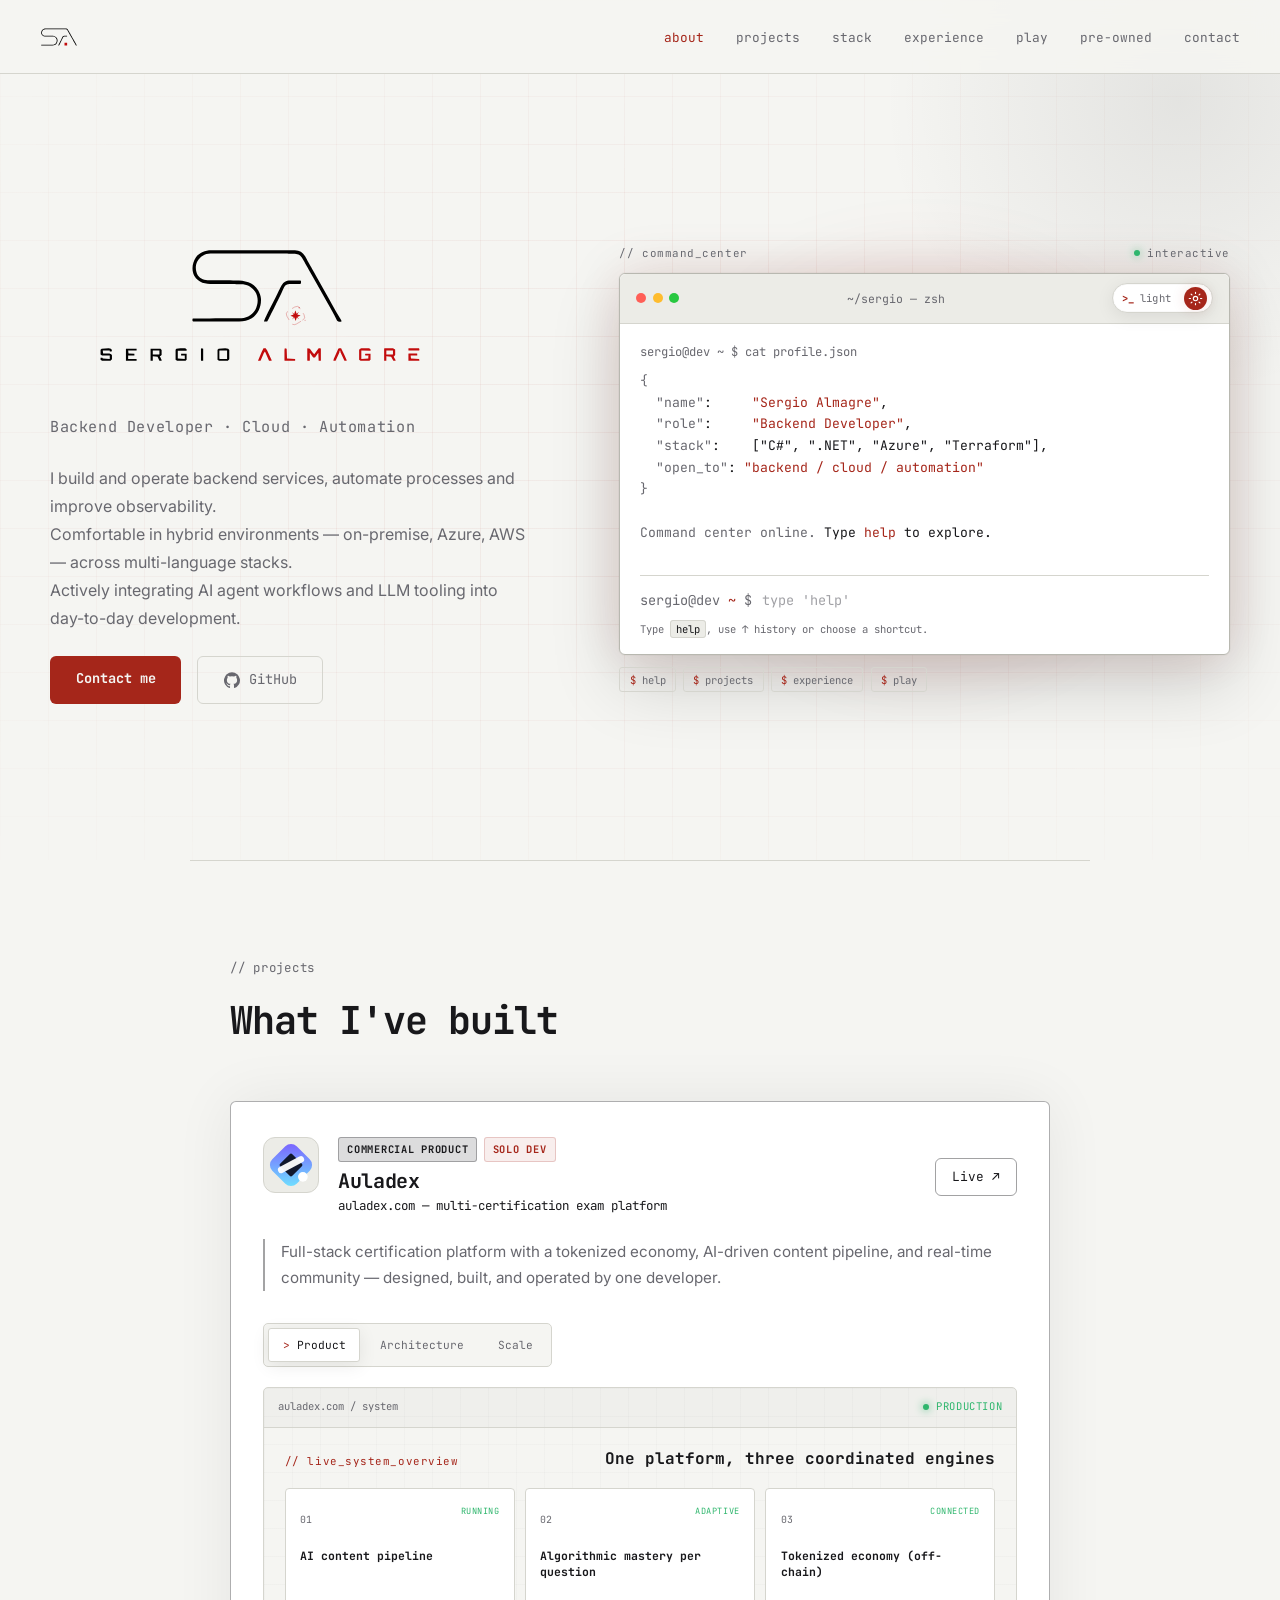
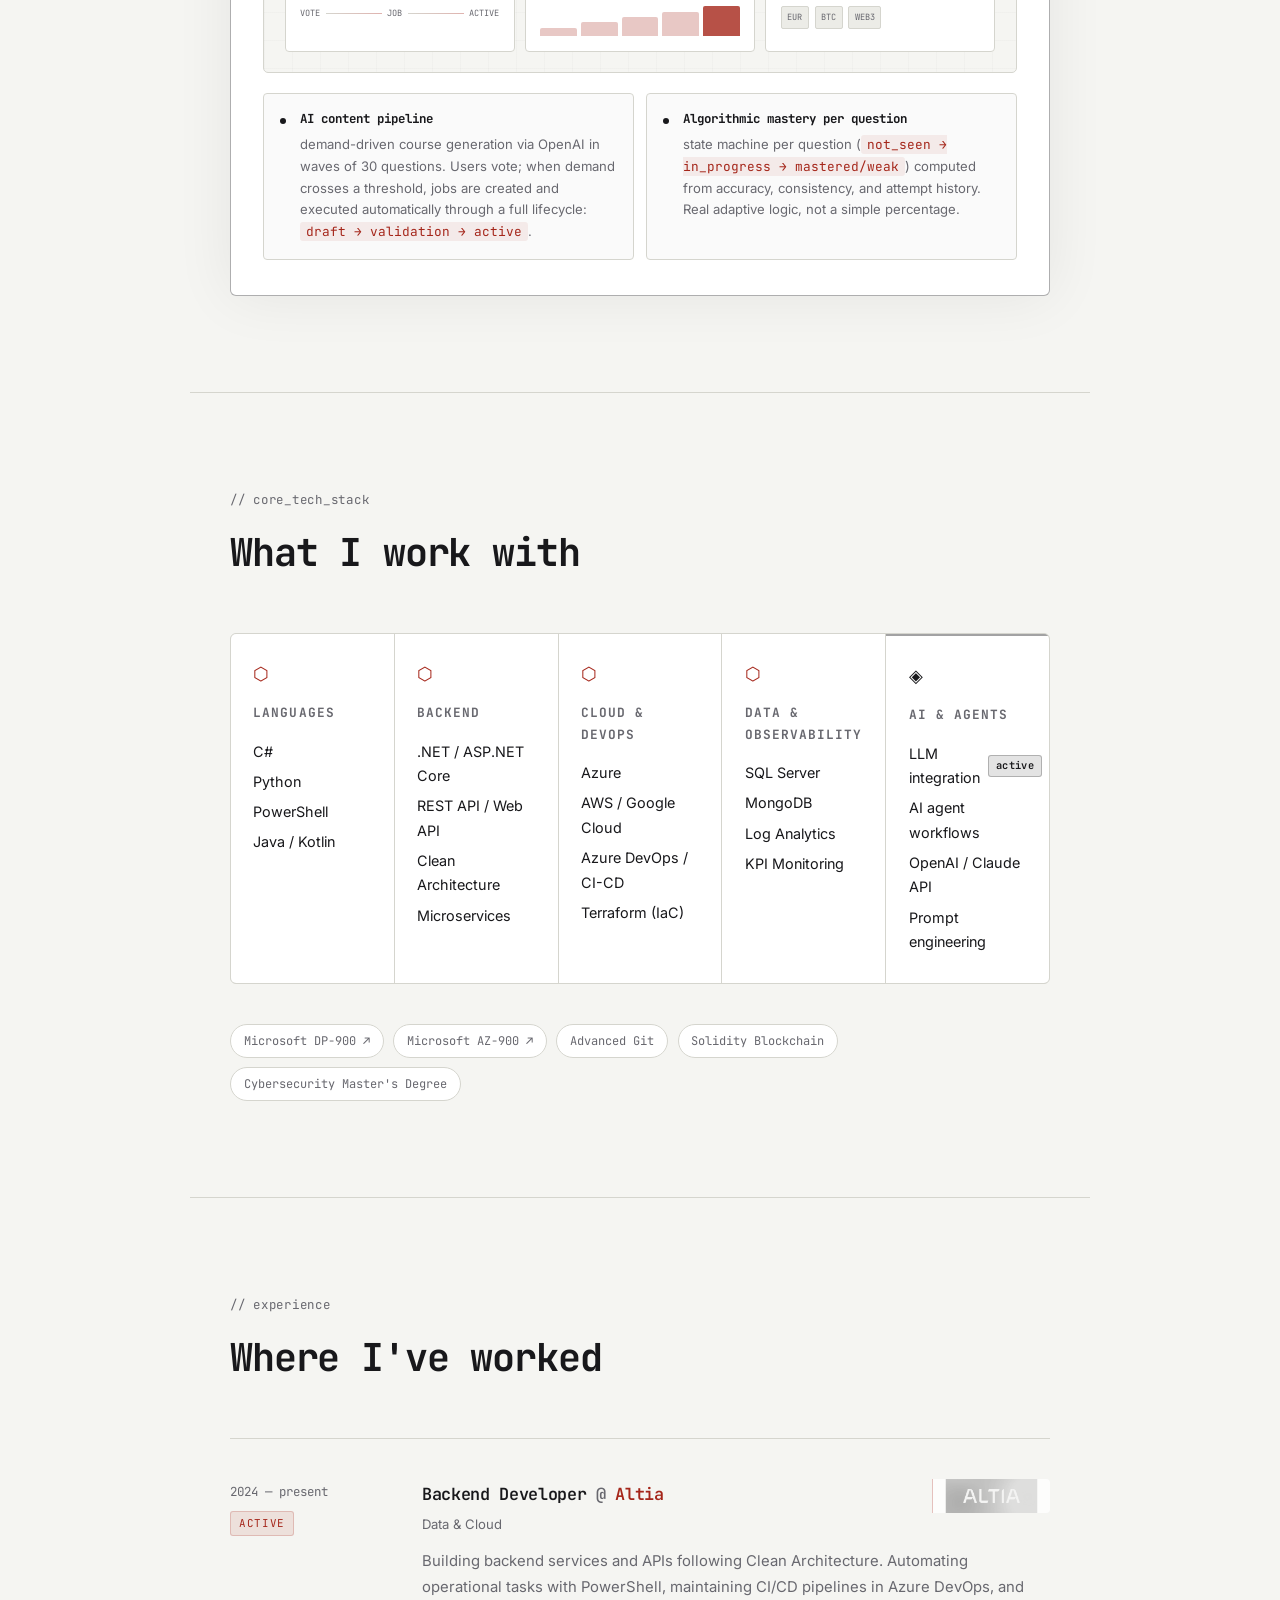
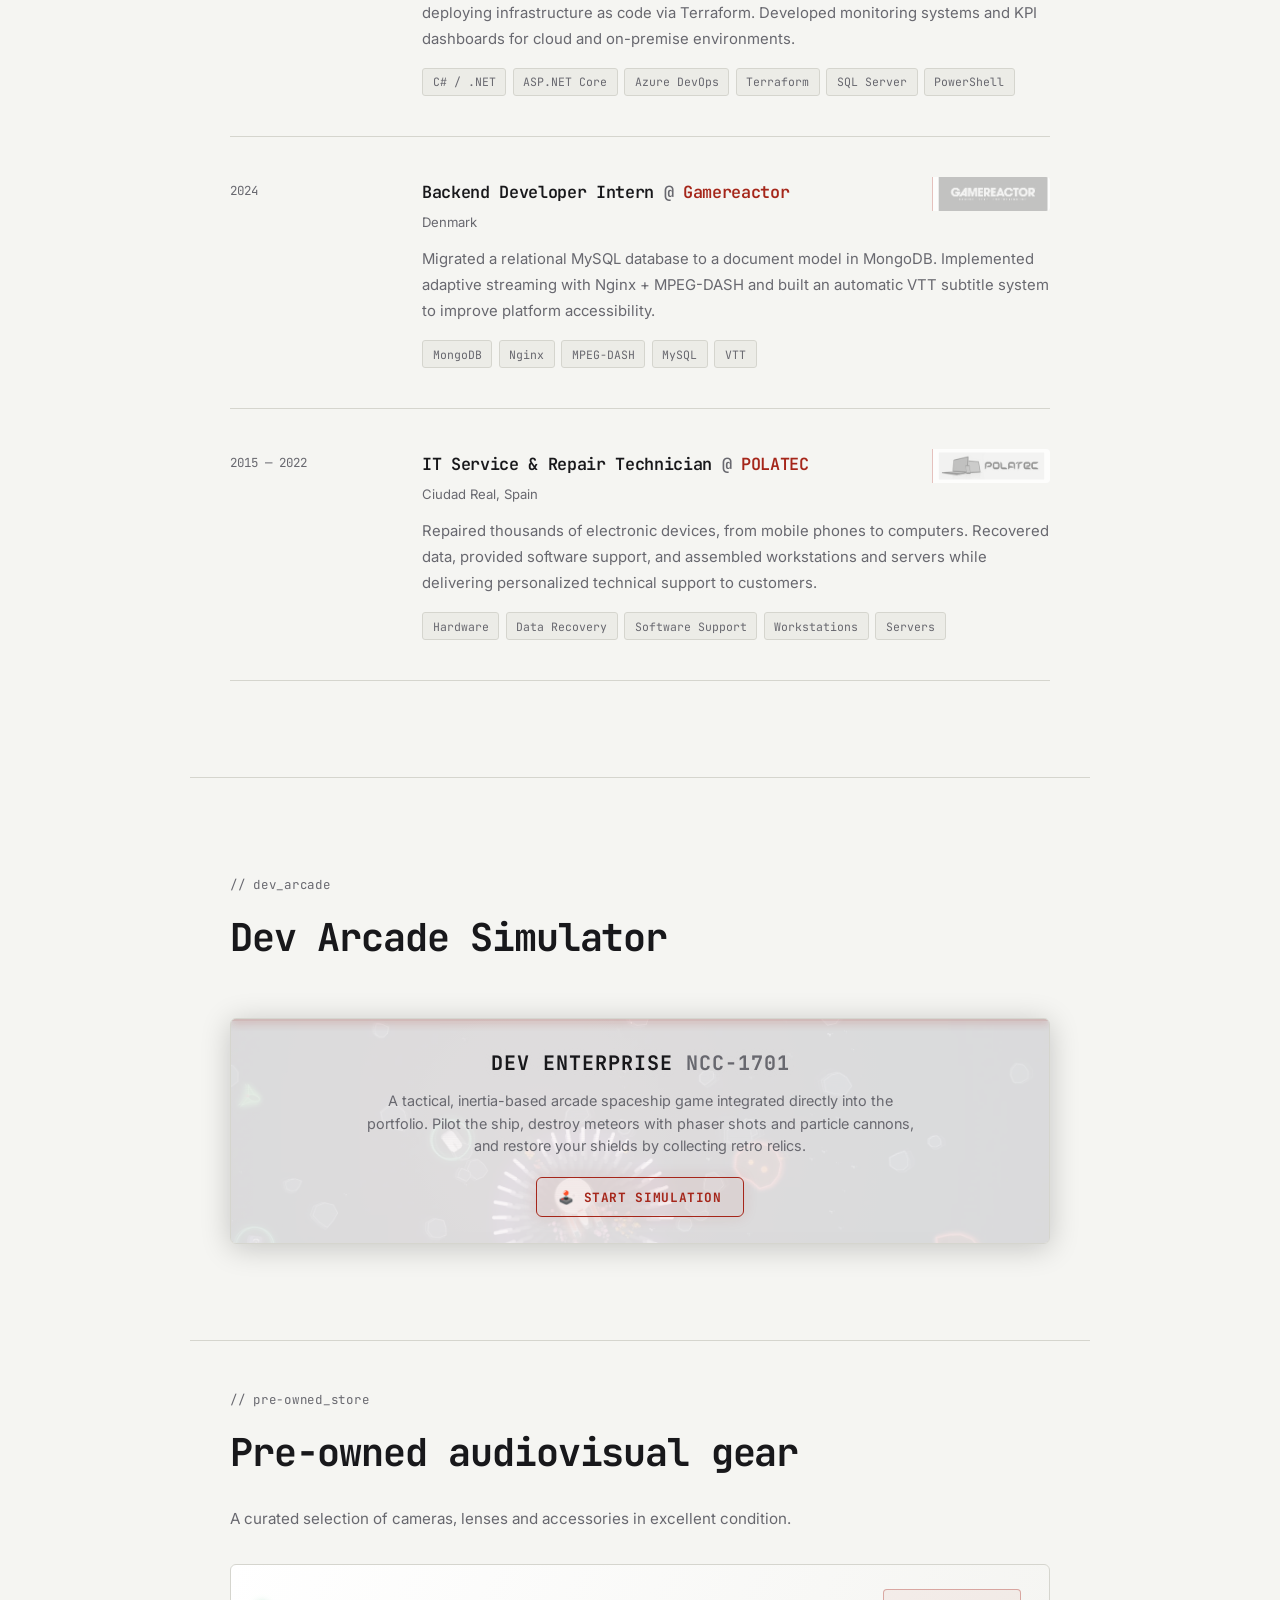
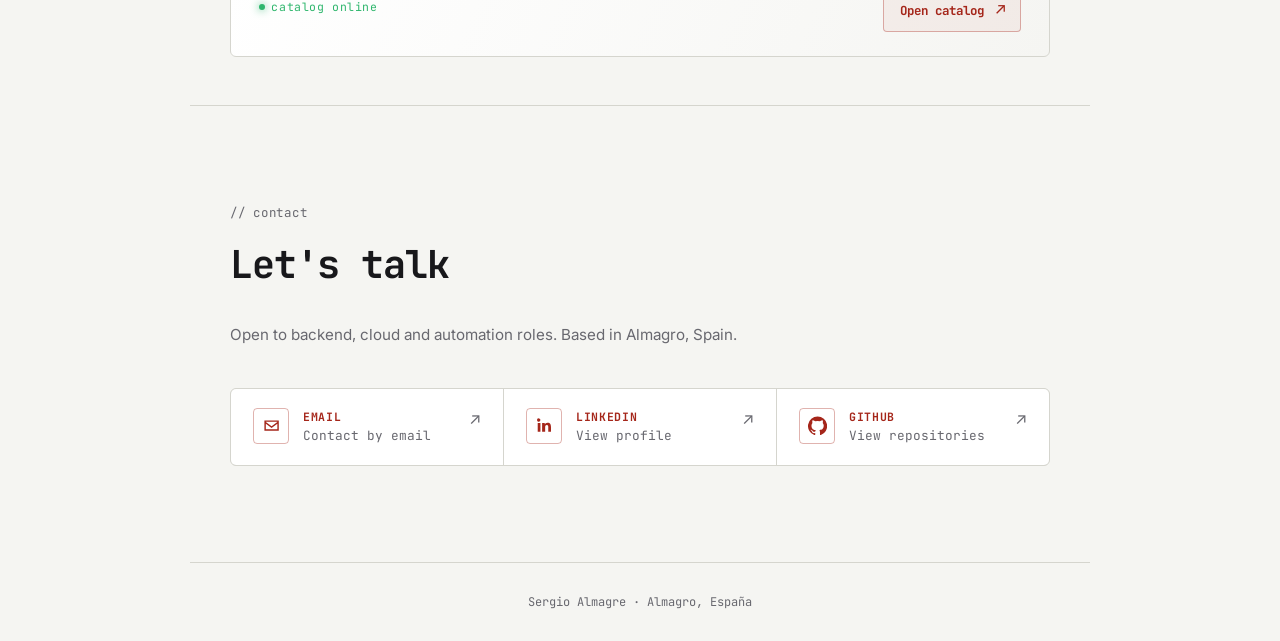
==== commit ed0b2e5c: "fix: bust cache for animated hero logo" ====
--- a/index.html
+++ b/index.html
@@ -83,9 +83,9 @@
       <div class="hero-copy">
         <h1 class="hero-name">
           <span class="hero-brand-wrap">
-            <img class="hero-brand" src="/assets/brand/vector_transparent_light.svg"
-              data-theme-src-light="/assets/brand/vector_transparent_dark.svg"
-              data-theme-src-dark="/assets/brand/vector_transparent_light.svg" alt="" />
+            <img class="hero-brand" src="/assets/brand/vector_transparent_light.svg?v=ai-thinking-1"
+              data-theme-src-light="/assets/brand/vector_transparent_dark.svg?v=ai-thinking-1"
+              data-theme-src-dark="/assets/brand/vector_transparent_light.svg?v=ai-thinking-1" alt="" />
           </span>
           <span class="sr-only" data-i18n="index.title">Sergio Almagre — Backend Developer</span>
         </h1>
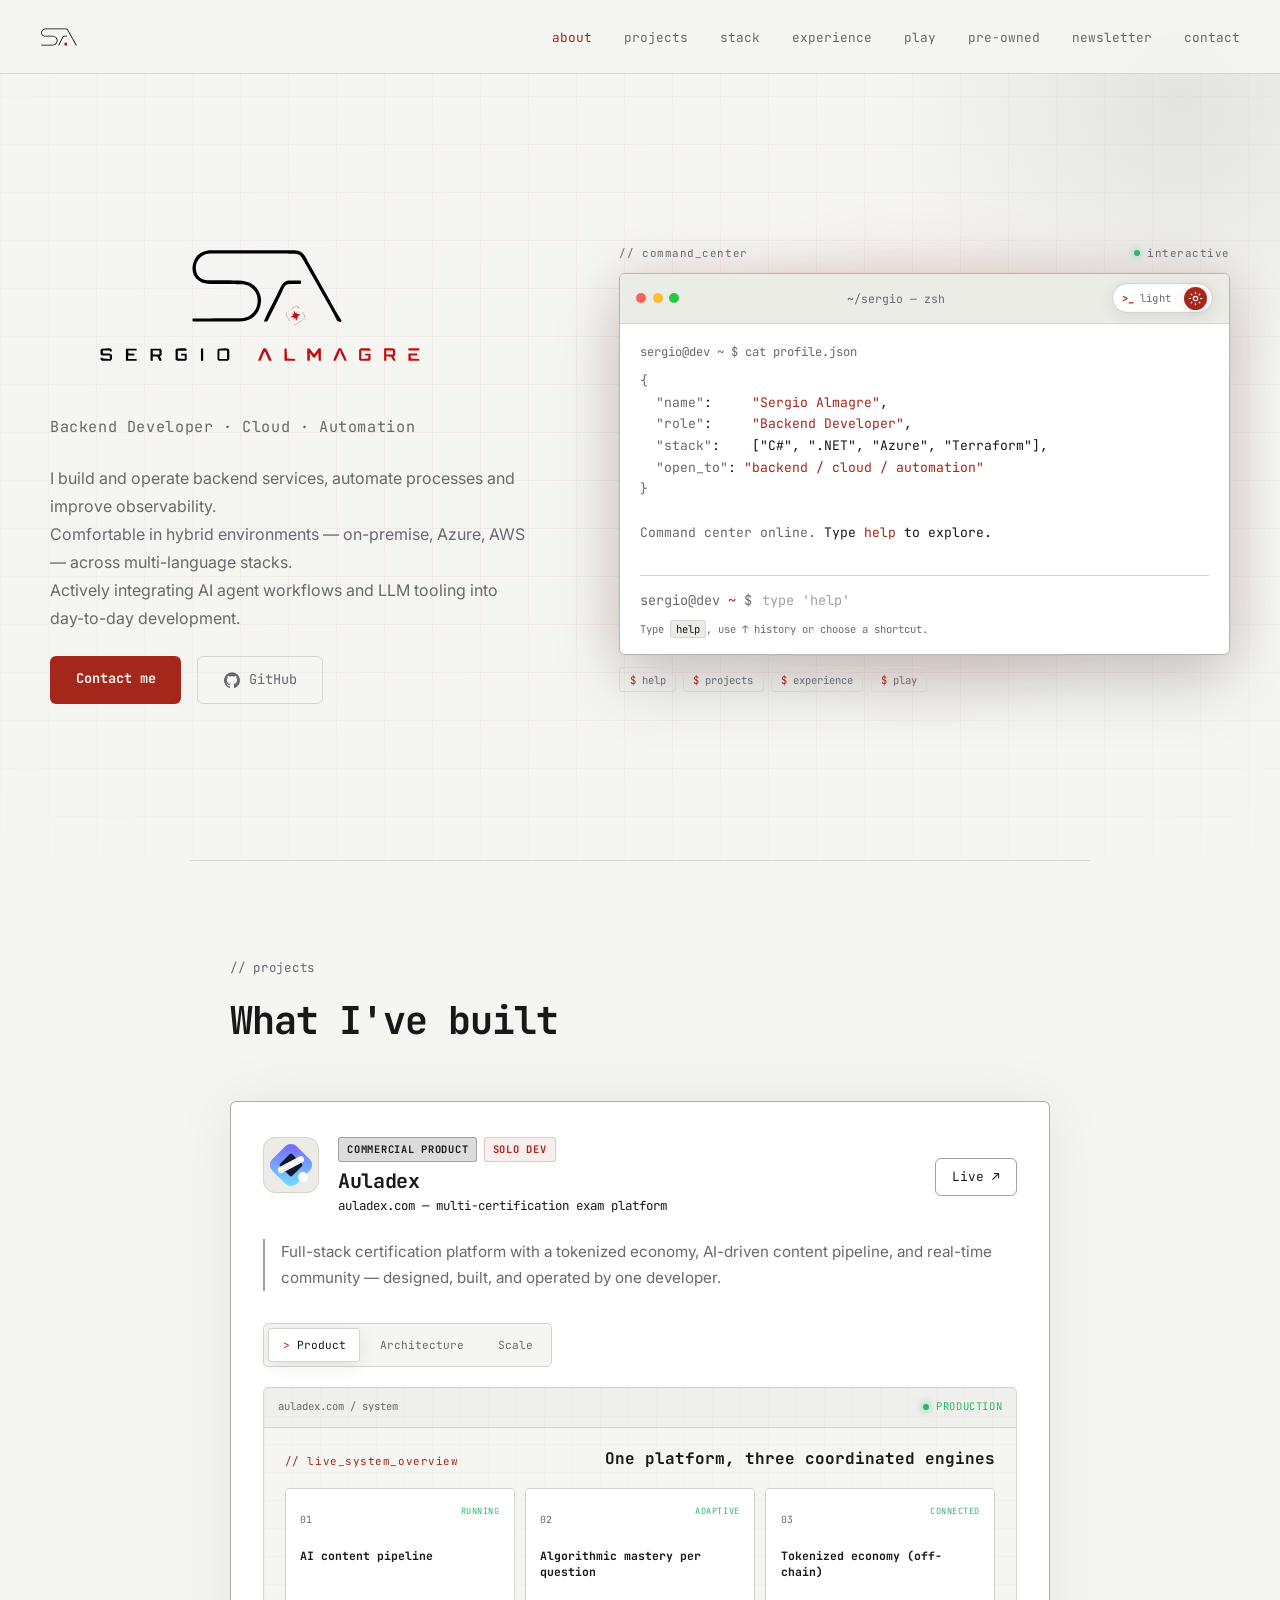
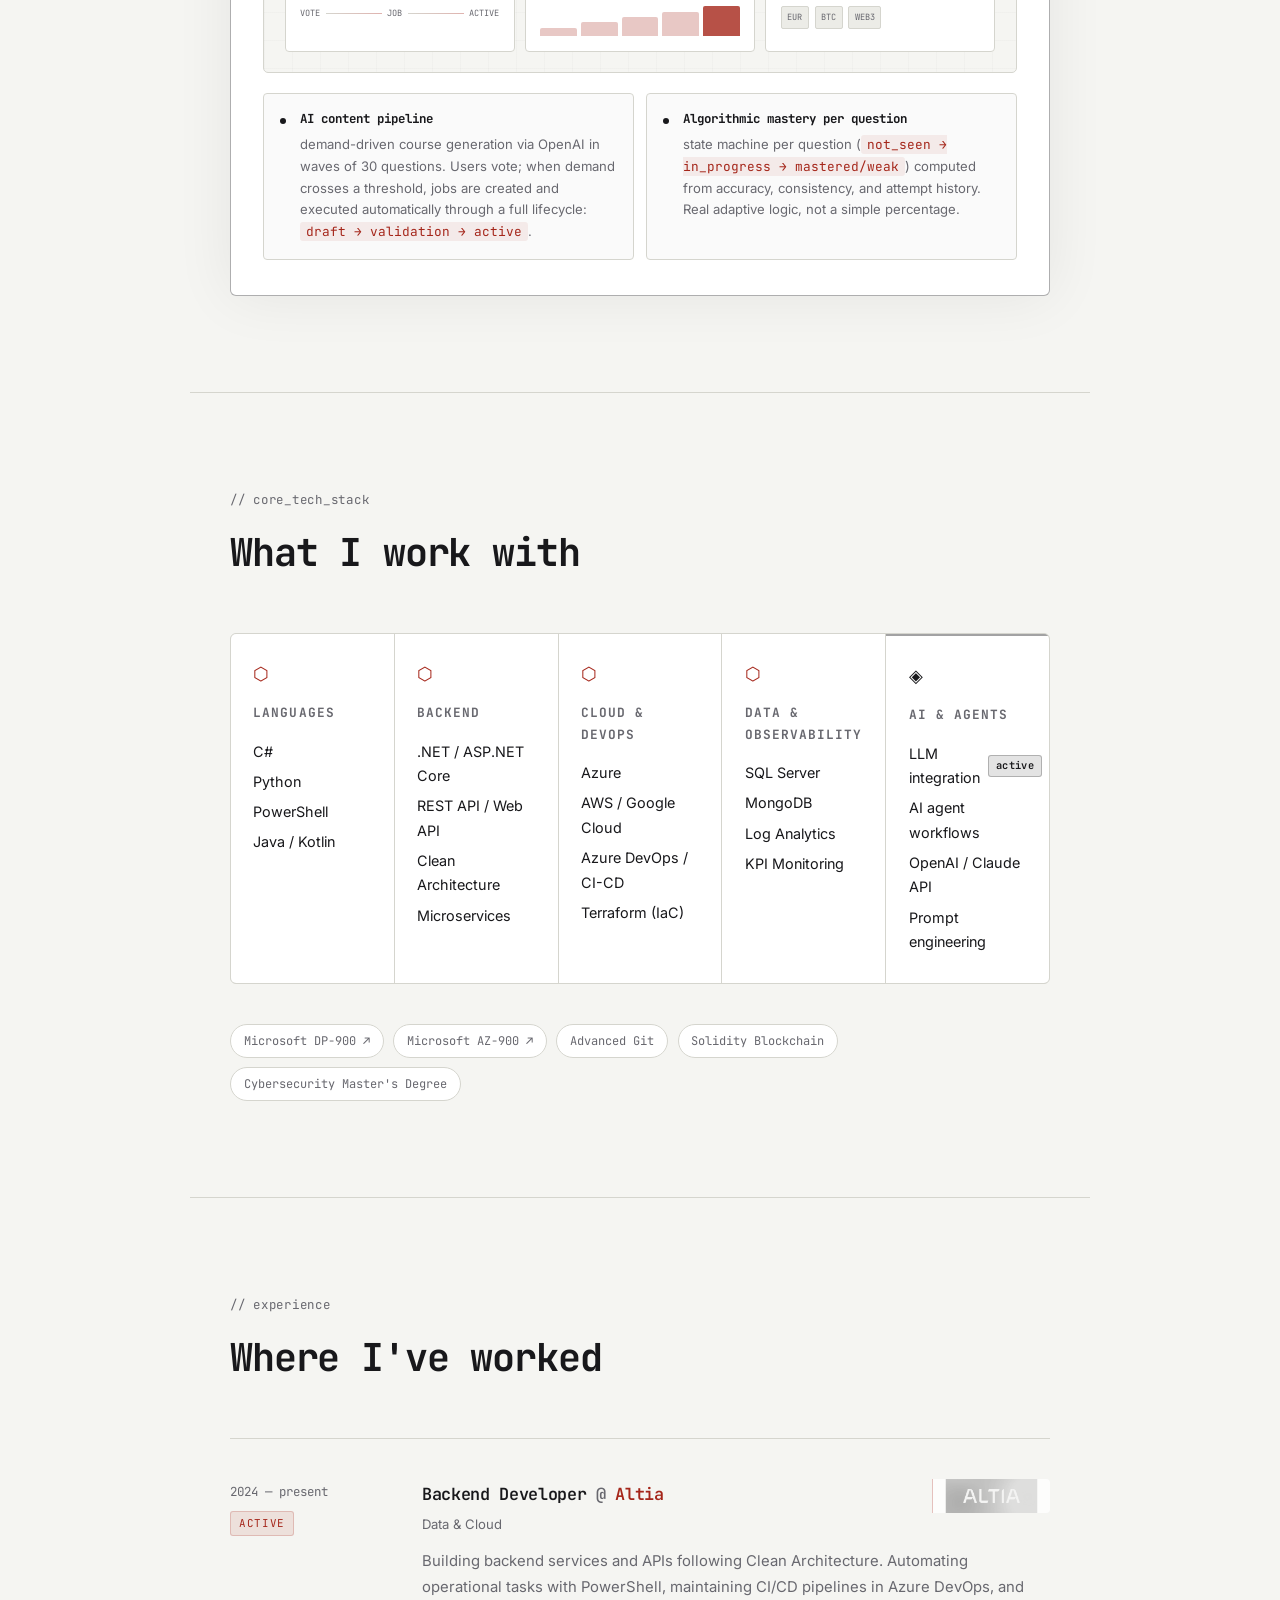
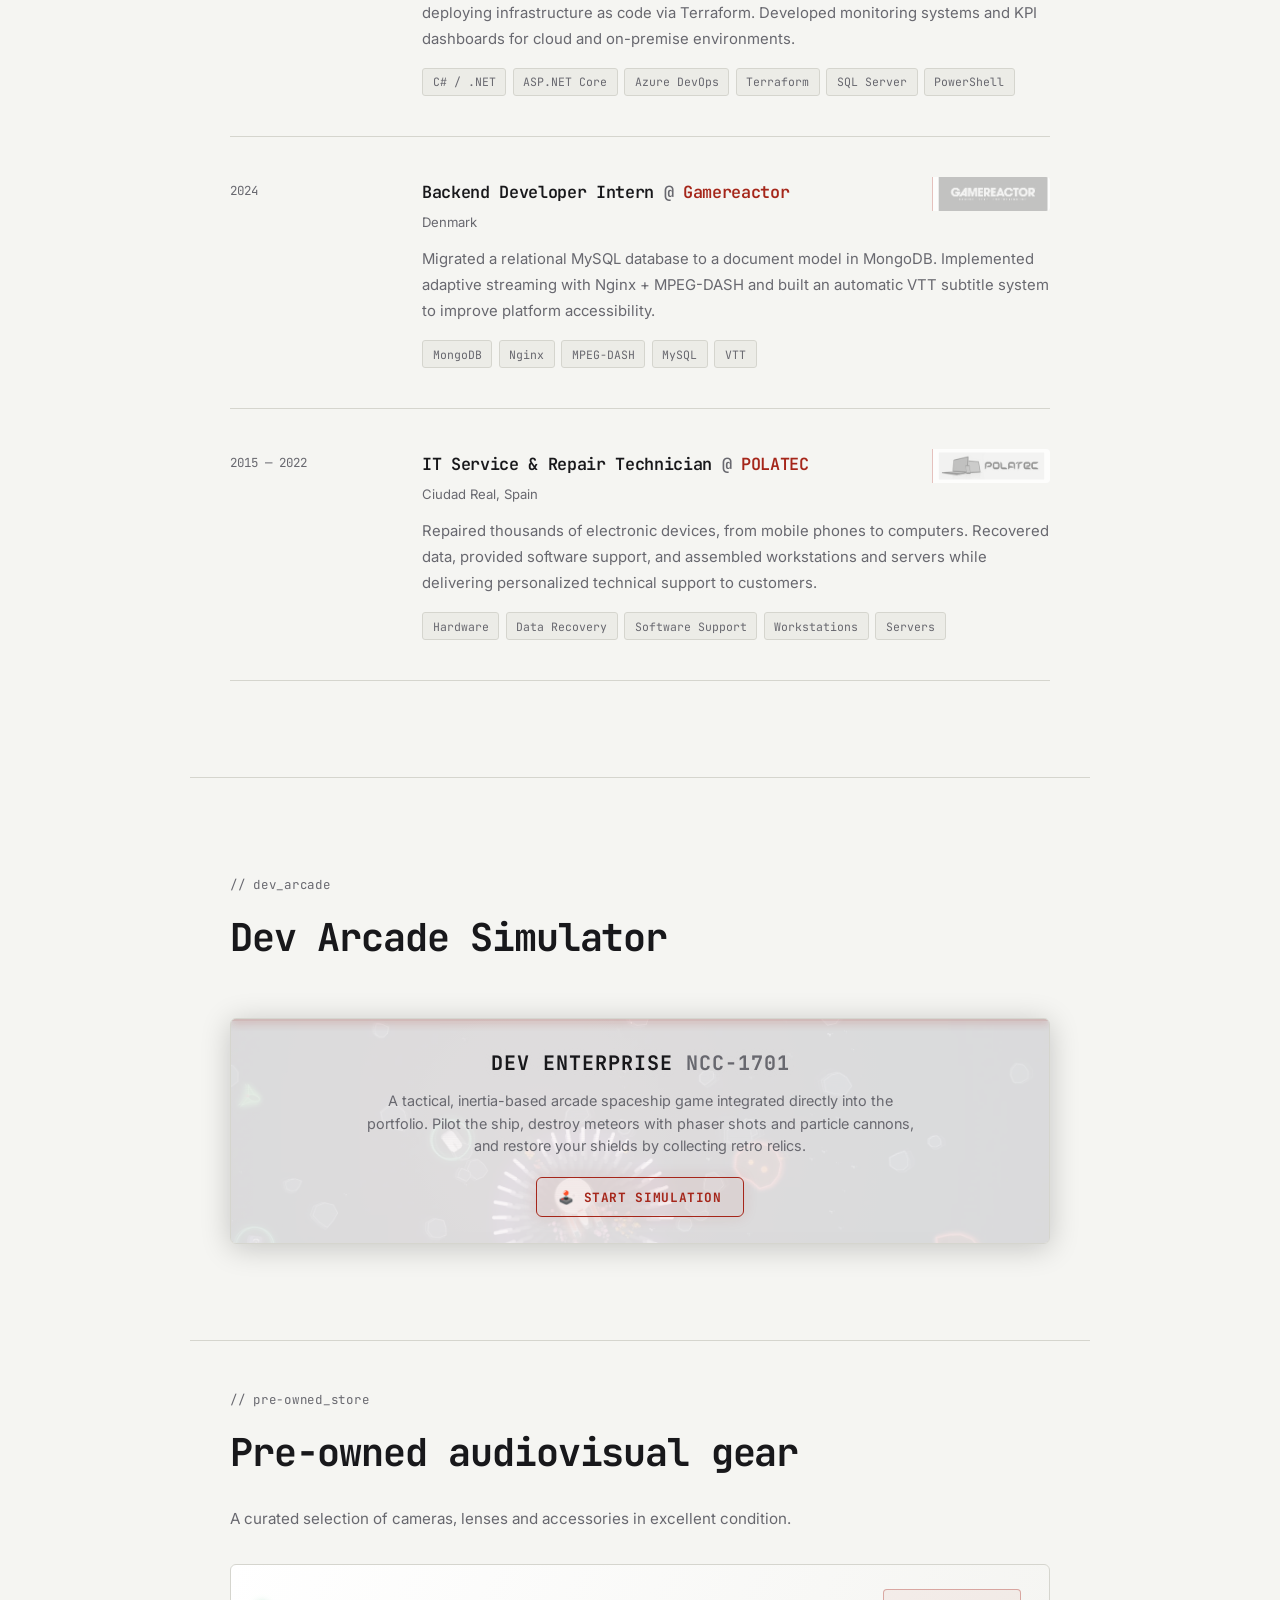
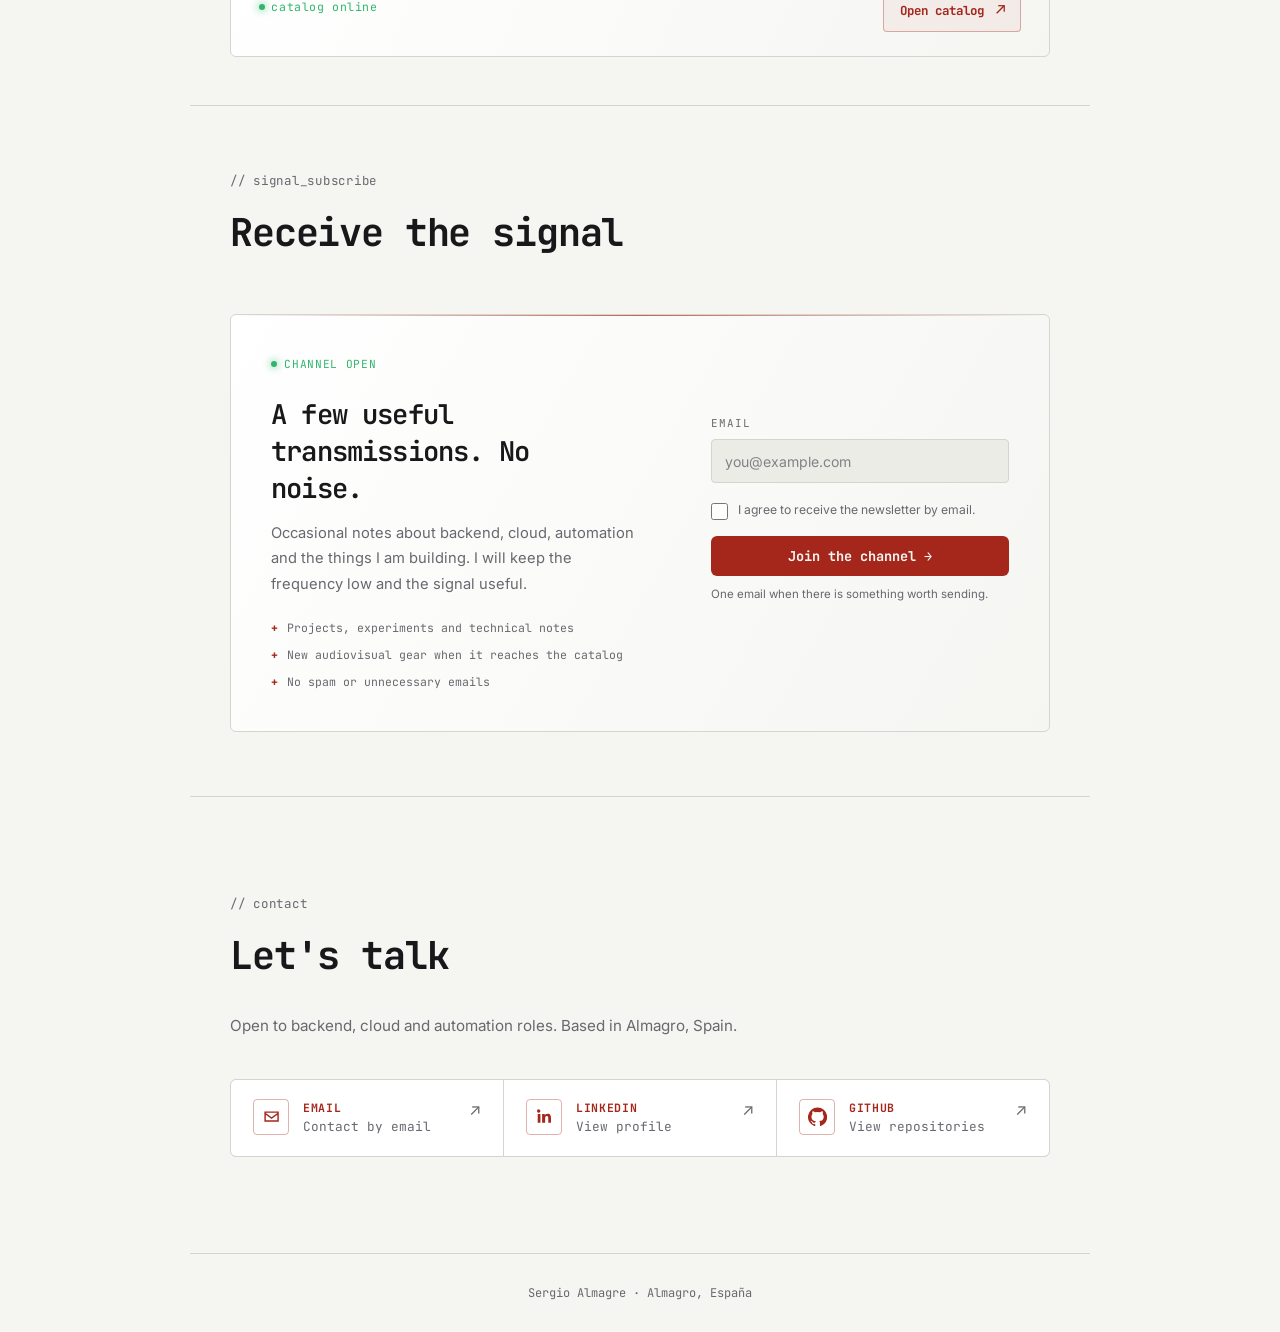
==== commit d930366f: "feat: implement newsletter subscription feature with backend integration" ====
--- a/index.html
+++ b/index.html
@@ -33,7 +33,7 @@
   <link
     href="https://fonts.googleapis.com/css2?family=JetBrains+Mono:wght@300;400;500;700&family=Inter:wght@300;400;500;600&display=swap"
     rel="stylesheet" />
-  <link rel="stylesheet" href="style.css?v=14" />
+  <link rel="stylesheet" href="style.css?v=15" />
   <link id="theme-favicon" rel="icon" type="image/svg+xml" sizes="512x512" href="/assets/brand/favicon.svg?v=2" />
   <script src="/theme.js?v=5"></script>
   <script type="application/ld+json">
@@ -73,6 +73,7 @@
       <li><a href="#experience" data-i18n="common.experience">experience</a></li>
       <li><a href="/devtrek" data-i18n="common.play">play</a></li>
       <li><a href="/preowned" data-nav-section="preowned" data-i18n="common.preowned">pre-owned</a></li>
+      <li><a href="#newsletter" data-i18n="common.newsletter">newsletter</a></li>
       <li><a href="#contact" data-i18n="common.contact">contact</a></li>
     </ul>
   </nav>
@@ -484,6 +485,50 @@
     </div>
   </section>
 
+  <!-- NEWSLETTER -->
+  <section class="section newsletter-section animate-on-scroll" id="newsletter">
+    <p class="section-label" data-i18n="index.newsletterLabel">// signal_subscribe</p>
+    <h2 class="section-title" data-i18n="index.newsletterTitle">Receive the signal</h2>
+
+    <div class="newsletter-card">
+      <div class="newsletter-copy">
+        <div class="newsletter-meta">
+          <span class="newsletter-status"><i aria-hidden="true"></i><span data-i18n="index.newsletterStatus">channel open</span></span>
+        </div>
+        <h3 data-i18n="index.newsletterHeading">A few useful transmissions. No noise.</h3>
+        <p data-i18n="index.newsletterDescription">Occasional notes about backend, cloud, automation and the things I am building. I will keep the frequency low and the signal useful.</p>
+        <ul class="newsletter-points">
+          <li data-i18n="index.newsletterPointOne">Projects, experiments and technical notes</li>
+          <li data-i18n="index.newsletterPointTwo">New audiovisual gear when it reaches the catalog</li>
+          <li data-i18n="index.newsletterPointThree">No spam or unnecessary emails</li>
+        </ul>
+      </div>
+
+      <form class="newsletter-form" id="newsletter-form" autocomplete="on">
+        <div class="newsletter-field">
+          <label for="newsletter-email" data-i18n="index.newsletterEmailLabel">Email</label>
+          <input id="newsletter-email" name="email" type="email" autocomplete="email" maxlength="254" required
+            data-i18n-placeholder="index.newsletterEmailPlaceholder" placeholder="you@example.com" />
+        </div>
+
+        <div class="newsletter-consent">
+          <input id="newsletter-consent" name="consent" type="checkbox" required />
+          <label for="newsletter-consent" data-i18n="index.newsletterConsent">I agree to receive the newsletter by email.</label>
+        </div>
+
+        <!-- Honeypot for simple automated submissions. It stays invisible to people. -->
+        <div class="newsletter-trap">
+          <label for="newsletter-website">Website</label>
+          <input id="newsletter-website" name="website" type="text" tabindex="-1" autocomplete="off" />
+        </div>
+
+        <button class="newsletter-submit btn-primary" type="submit" data-i18n="index.newsletterSubmit">Join the channel →</button>
+        <p class="newsletter-note" data-i18n="index.newsletterNote">One email when there is something worth sending.</p>
+        <p class="newsletter-feedback" id="newsletter-feedback" role="status" aria-live="polite"></p>
+      </form>
+    </div>
+  </section>
+
   <!-- CONTACT -->
   <section class="section" id="contact">
     <p class="section-label">// contact</p>
@@ -627,8 +672,8 @@
     </div>
   </div>
 
-  <script src="i18n.js?v=2"></script>
-  <script src="main.js?v=6"></script>
+  <script src="i18n.js?v=5"></script>
+  <script src="main.js?v=9"></script>
 </body>
 
 </html>
--- a/style.css
+++ b/style.css
@@ -1074,6 +1074,208 @@
 
 .preowned-access__link:hover .preowned-access__arrow { transform: translate(2px, -2px); }
 
+/* NEWSLETTER */
+.newsletter-section {
+  padding-top: 4rem;
+  padding-bottom: 4rem;
+}
+
+.newsletter-card {
+  position: relative;
+  display: grid;
+  grid-template-columns: minmax(0, 1.1fr) minmax(280px, 0.9fr);
+  gap: clamp(2rem, 6vw, 5rem);
+  padding: clamp(1.5rem, 4vw, 2.5rem);
+  overflow: hidden;
+  border: 1px solid var(--border);
+  border-radius: var(--radius);
+  background: linear-gradient(120deg, var(--bg2), var(--bg));
+  transition: border-color 0.25s, box-shadow 0.25s;
+}
+
+.newsletter-card::before {
+  content: "";
+  position: absolute;
+  inset: 0 0 auto;
+  height: 1px;
+  background: linear-gradient(90deg, transparent, var(--accent), transparent);
+  opacity: 0.7;
+}
+
+.newsletter-card:hover {
+  border-color: var(--accent-dim);
+  box-shadow: 0 12px 34px var(--accent-glow);
+}
+
+.newsletter-meta {
+  display: flex;
+  align-items: center;
+  gap: 0.85rem;
+  margin-bottom: 1.4rem;
+}
+
+.newsletter-status {
+  display: inline-flex;
+  align-items: center;
+  gap: 0.45rem;
+  color: #2fb66d;
+  font-family: var(--font-mono);
+  font-size: 0.7rem;
+  letter-spacing: 0.06em;
+  text-transform: uppercase;
+}
+
+.newsletter-status i {
+  width: 6px;
+  height: 6px;
+  border-radius: 50%;
+  background: currentColor;
+  box-shadow: 0 0 8px currentColor;
+}
+
+.newsletter-copy h3 {
+  max-width: 440px;
+  font-family: var(--font-mono);
+  font-size: clamp(1.2rem, 2.4vw, 1.7rem);
+  font-weight: 600;
+  line-height: 1.35;
+  letter-spacing: -0.03em;
+}
+
+.newsletter-copy > p {
+  max-width: 520px;
+  margin-top: 0.9rem;
+  color: var(--text-dim);
+  font-size: 0.92rem;
+  line-height: 1.75;
+}
+
+.newsletter-points {
+  display: grid;
+  gap: 0.55rem;
+  margin-top: 1.35rem;
+  color: var(--text-dim);
+  font-family: var(--font-mono);
+  font-size: 0.72rem;
+  line-height: 1.55;
+}
+
+.newsletter-points li {
+  display: flex;
+  gap: 0.55rem;
+  align-items: flex-start;
+}
+
+.newsletter-points li::before {
+  content: "+";
+  color: var(--accent);
+  font-weight: 700;
+}
+
+.newsletter-form {
+  display: flex;
+  flex-direction: column;
+  align-self: center;
+  gap: 1rem;
+  min-width: 0;
+}
+
+.newsletter-field {
+  display: flex;
+  flex-direction: column;
+  gap: 0.4rem;
+}
+
+.newsletter-field label {
+  color: var(--text-dim);
+  font-family: var(--font-mono);
+  font-size: 0.68rem;
+  letter-spacing: 0.08em;
+  text-transform: uppercase;
+}
+
+.newsletter-field input {
+  width: 100%;
+  min-height: 44px;
+  padding: 0.65rem 0.8rem;
+  border: 1px solid var(--border);
+  border-radius: 4px;
+  outline: none;
+  background: var(--bg3);
+  color: var(--text);
+  font-family: var(--font-body);
+  font-size: 0.88rem;
+  transition: border-color 0.2s, box-shadow 0.2s, background 0.2s;
+}
+
+.newsletter-field input::placeholder { color: var(--text-dim); opacity: 0.8; }
+
+.newsletter-field input:focus {
+  border-color: var(--accent);
+  background: var(--bg2);
+  box-shadow: 0 0 0 3px var(--accent-glow);
+}
+
+.newsletter-consent {
+  display: grid;
+  grid-template-columns: 17px minmax(0, 1fr);
+  gap: 0.6rem;
+  align-items: start;
+  margin-top: 0.1rem;
+}
+
+.newsletter-consent input {
+  width: 17px;
+  height: 17px;
+  margin-top: 0.14rem;
+  accent-color: var(--accent);
+}
+
+.newsletter-consent label {
+  color: var(--text-dim);
+  font-size: 0.76rem;
+  line-height: 1.5;
+  cursor: pointer;
+}
+
+.newsletter-submit {
+  width: 100%;
+  border: 0;
+  cursor: pointer;
+  text-align: center;
+}
+
+.newsletter-submit:disabled {
+  cursor: wait;
+  opacity: 0.65;
+}
+
+.newsletter-note,
+.newsletter-feedback {
+  color: var(--text-dim);
+  font-size: 0.72rem;
+  line-height: 1.5;
+}
+
+.newsletter-note { margin-top: -0.4rem; }
+
+.newsletter-feedback {
+  min-height: 1.1rem;
+  margin-top: -0.35rem;
+  font-family: var(--font-mono);
+}
+
+.newsletter-feedback.is-success { color: #2fb66d; }
+.newsletter-feedback.is-error { color: #e07a6e; }
+
+.newsletter-trap {
+  position: absolute;
+  left: -10000px;
+  width: 1px;
+  height: 1px;
+  overflow: hidden;
+}
+
 /* ── CONTACT ─────────────────────────────────────────── */
 .contact-sub {
   color: var(--text-dim);
@@ -1336,6 +1538,8 @@
   .preowned-access__meta { flex-wrap: wrap; gap: 0.35rem 0.85rem; }
   .preowned-access__label { flex-basis: 100%; }
   .preowned-access__link { width: fit-content; }
+  .newsletter-section { padding-top: 3rem; padding-bottom: 3rem; }
+  .newsletter-card { grid-template-columns: 1fr; gap: 2rem; }
   .hero { padding: 6rem 1.5rem 3.5rem; }
   .hero-inner { gap: 2.5rem; }
   .hero-brand-wrap { width: min(340px, 100%); }
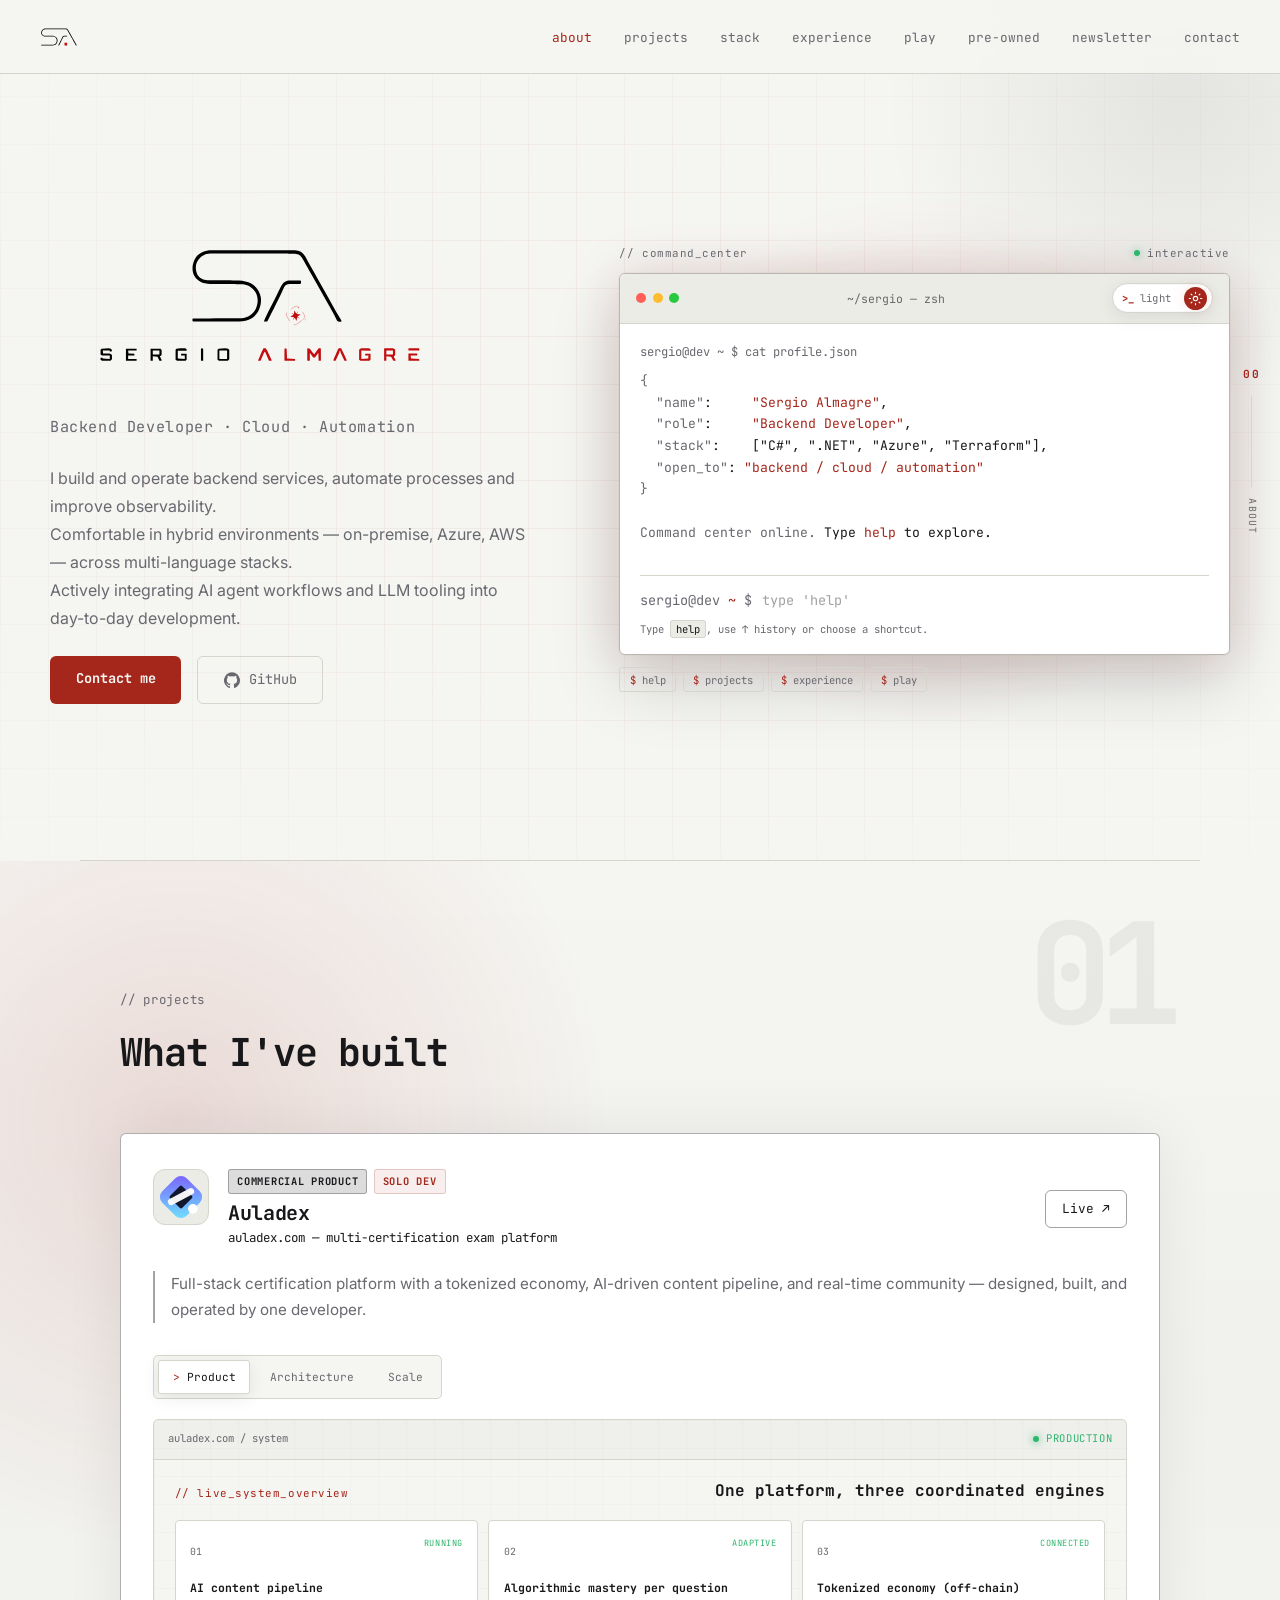
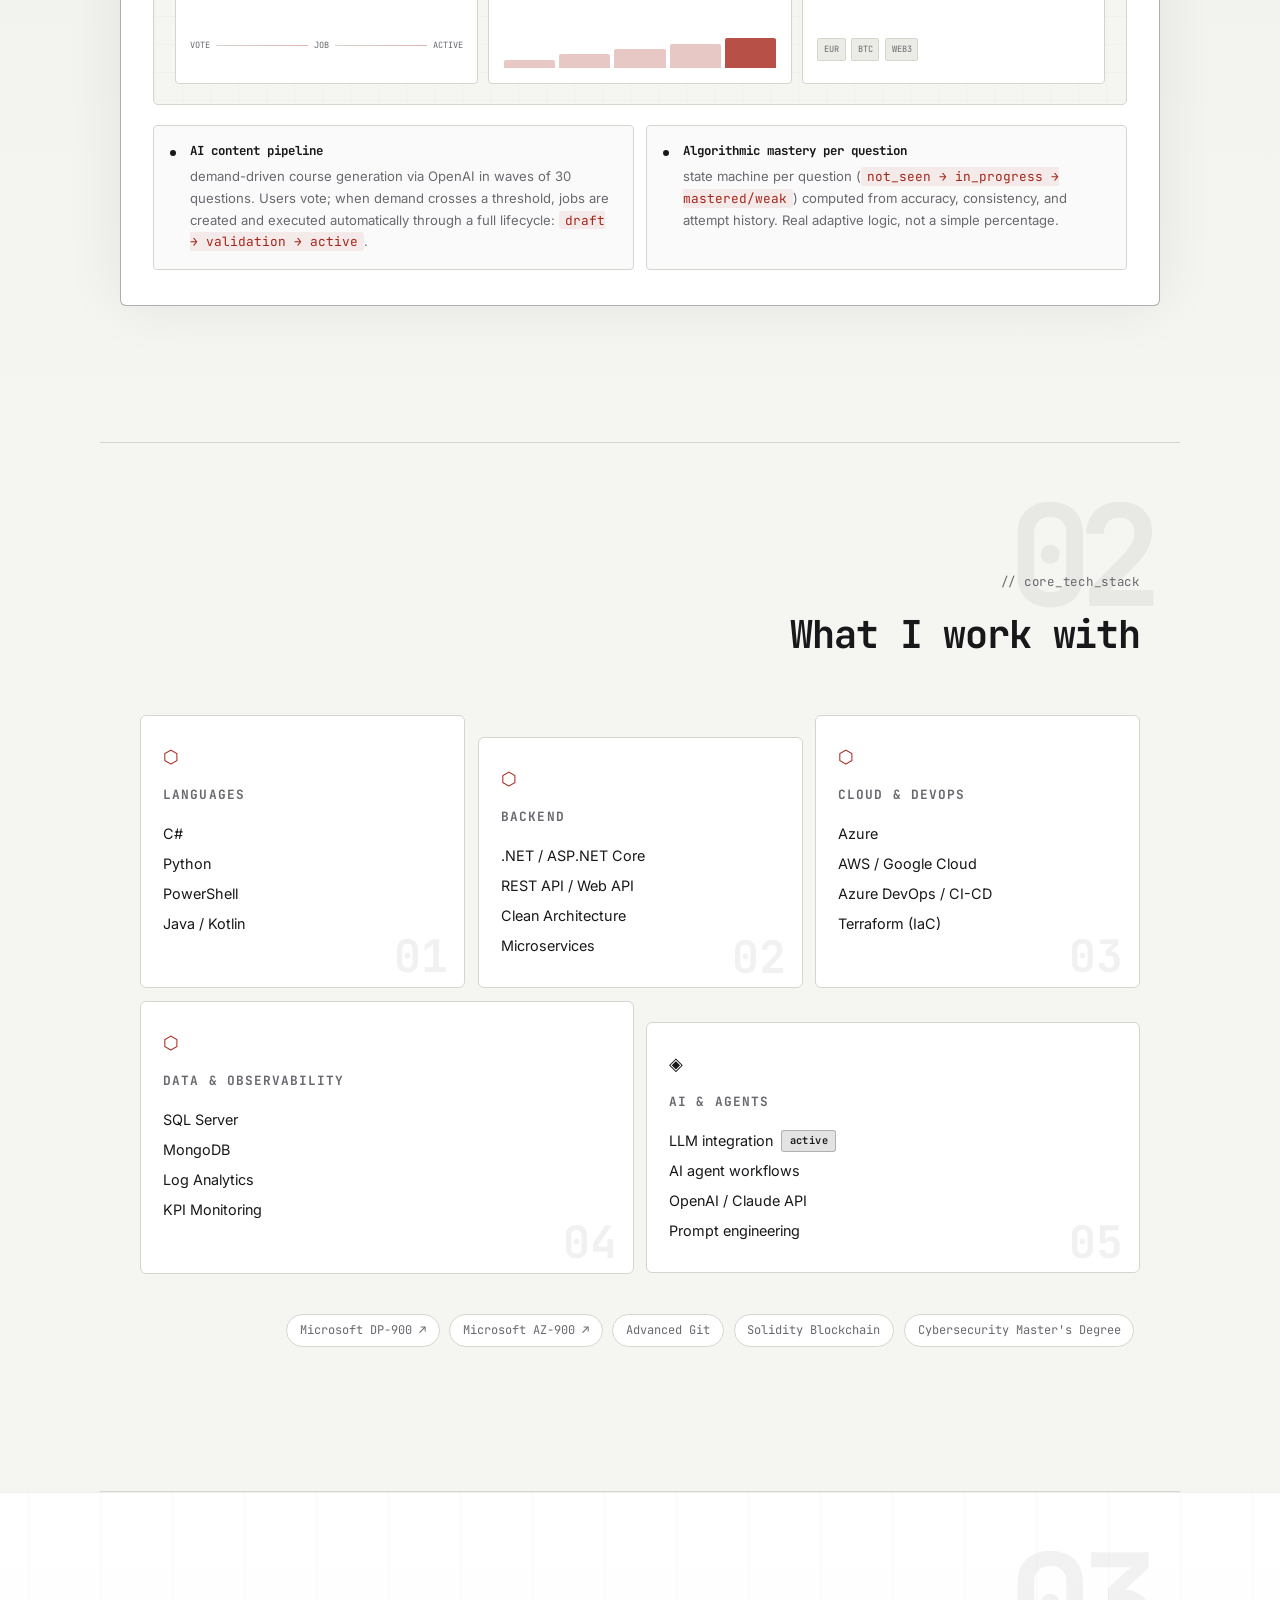
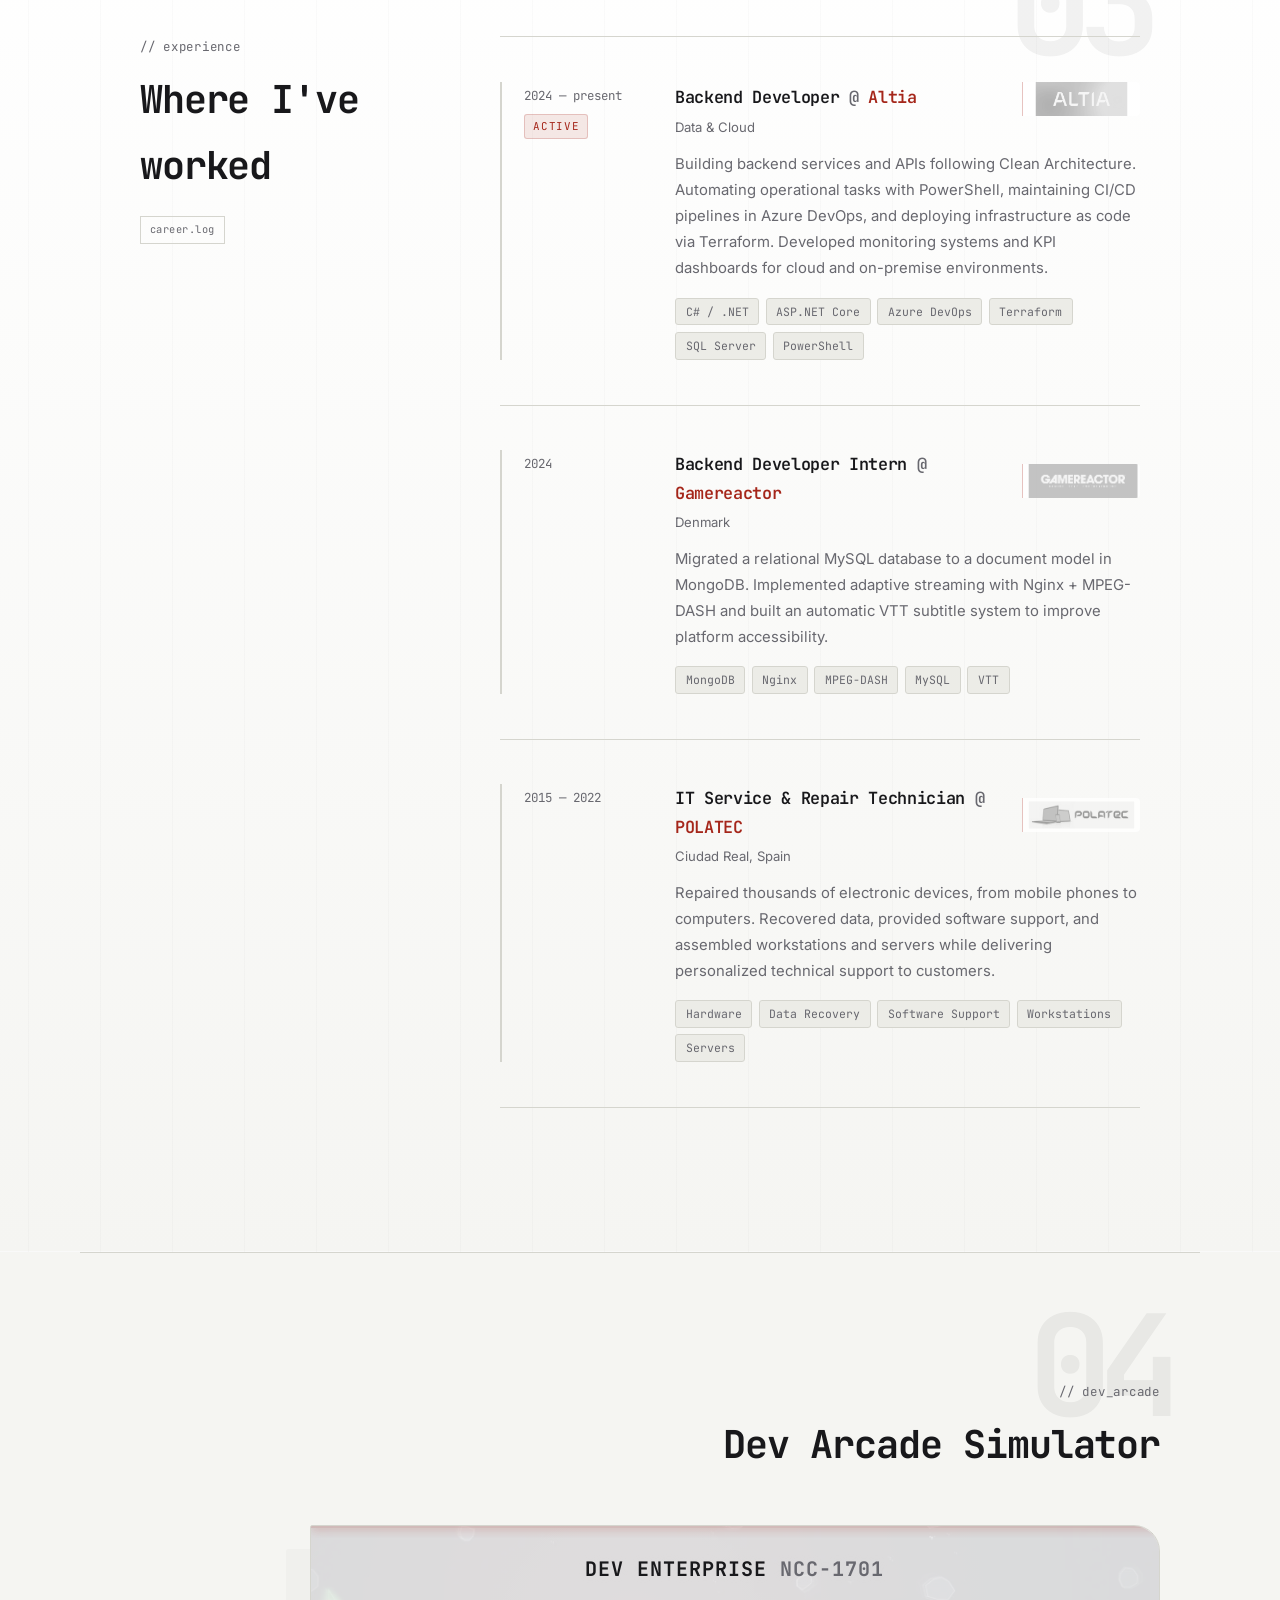
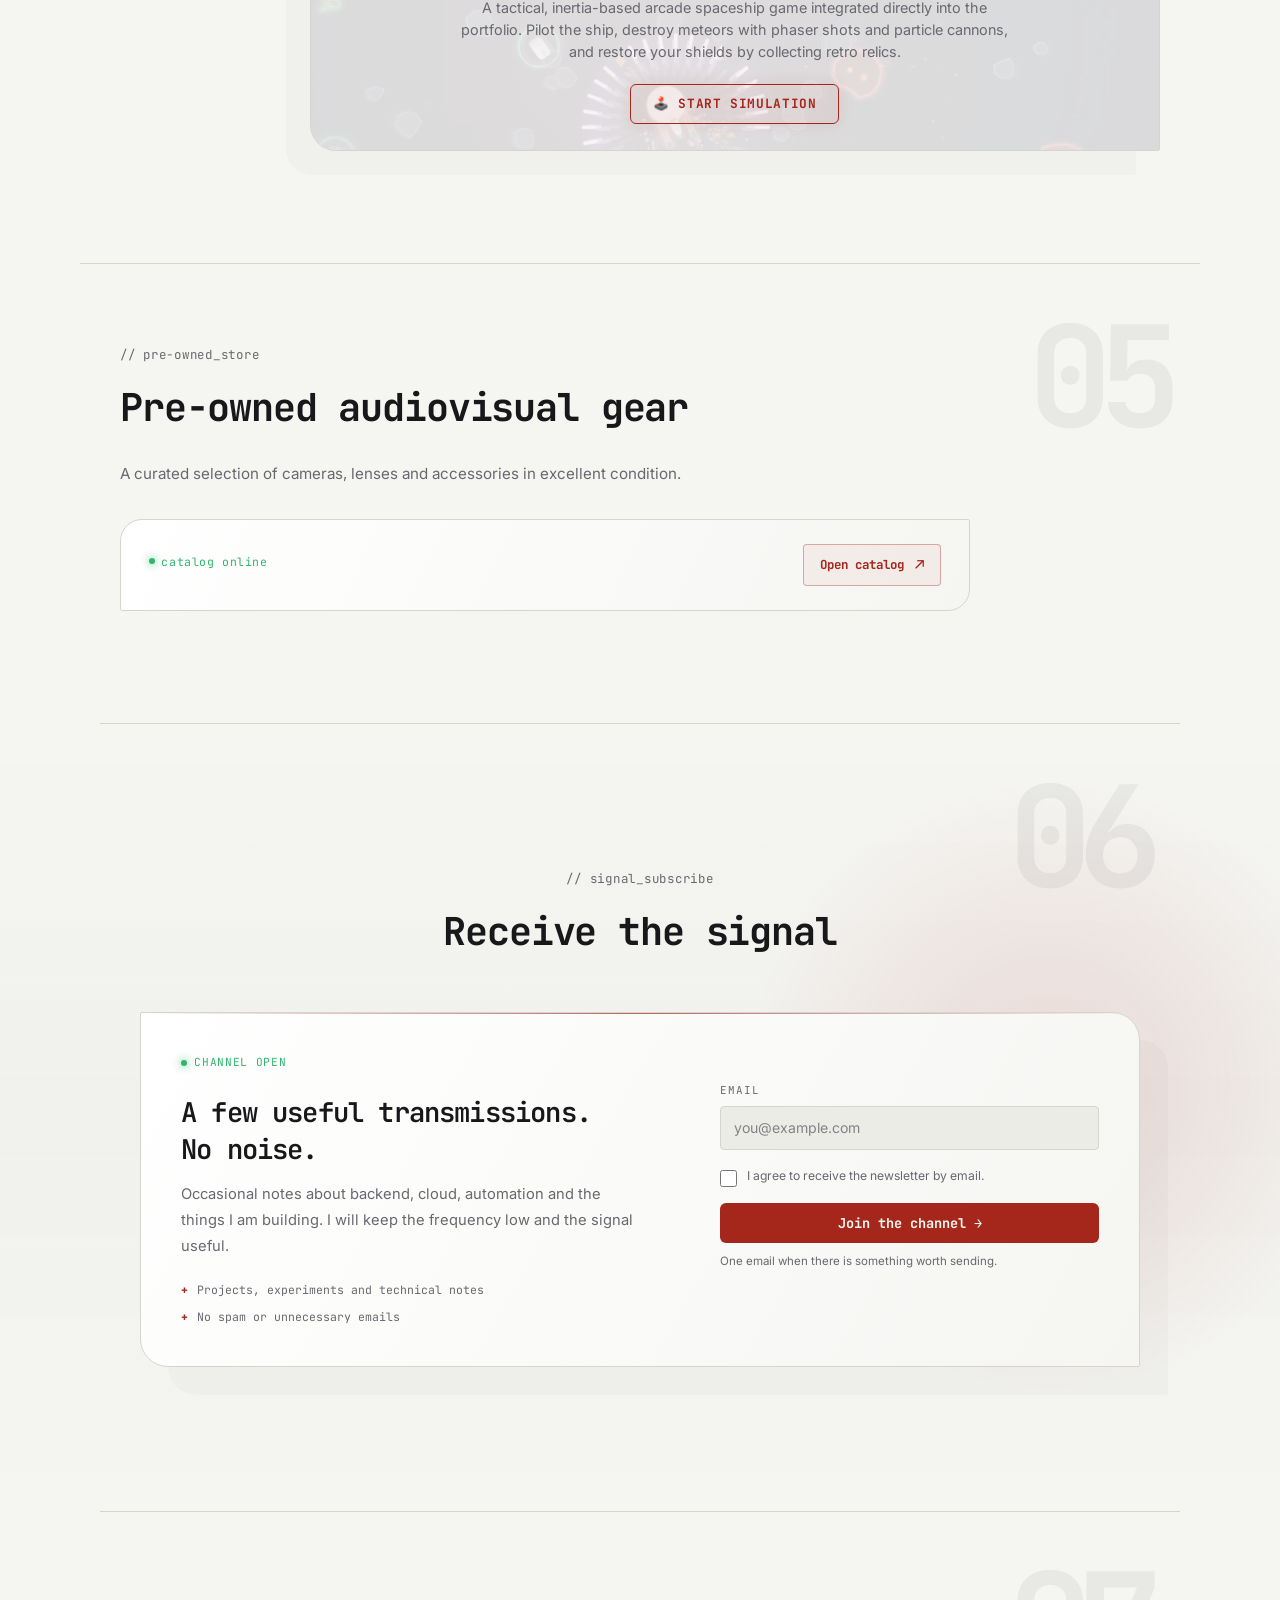
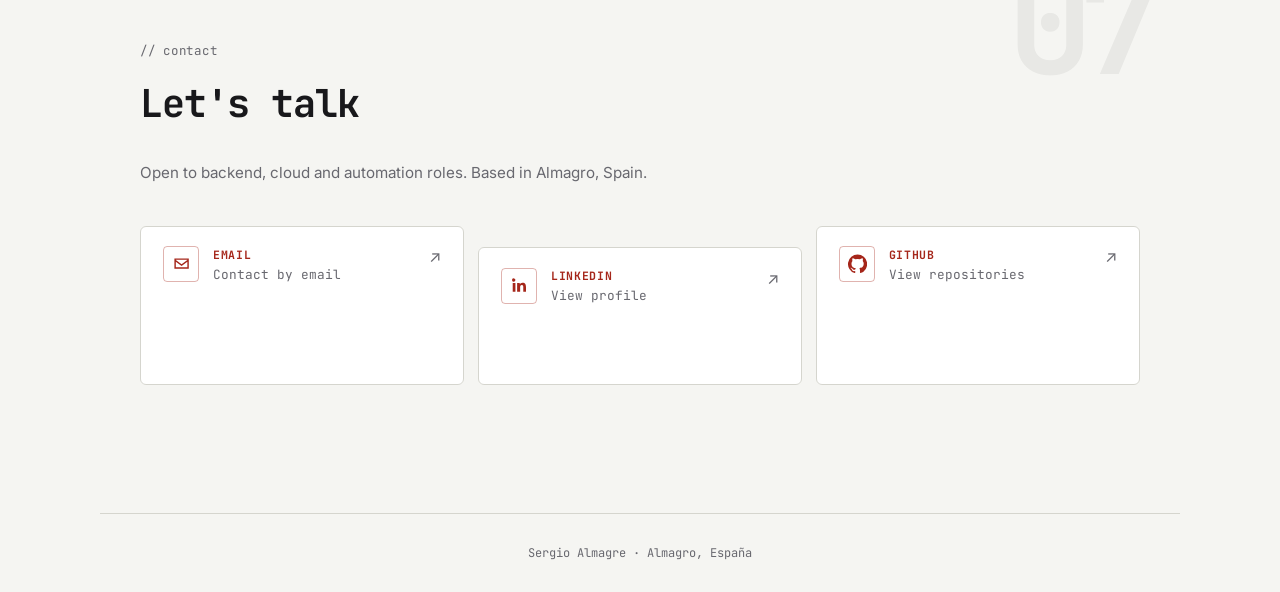
==== commit 3796b909: "feat: enhance scroll experience with progress bar and section indicators" ====
--- a/index.html
+++ b/index.html
@@ -33,7 +33,7 @@
   <link
     href="https://fonts.googleapis.com/css2?family=JetBrains+Mono:wght@300;400;500;700&family=Inter:wght@300;400;500;600&display=swap"
     rel="stylesheet" />
-  <link rel="stylesheet" href="style.css?v=15" />
+  <link rel="stylesheet" href="style.css?v=16" />
   <link id="theme-favicon" rel="icon" type="image/svg+xml" sizes="512x512" href="/assets/brand/favicon.svg?v=2" />
   <script src="/theme.js?v=5"></script>
   <script type="application/ld+json">
@@ -78,8 +78,18 @@
     </ul>
   </nav>
 
+  <div class="page-progress st-ignore-canvas" aria-hidden="true">
+    <span class="page-progress__bar"></span>
+  </div>
+
+  <div class="scroll-hud st-ignore-canvas" aria-hidden="true">
+    <span class="scroll-hud__index">00</span>
+    <span class="scroll-hud__rail"><i class="scroll-hud__fill"></i></span>
+    <span class="scroll-hud__label">about</span>
+  </div>
+
   <!-- HERO -->
-  <section class="hero" id="about">
+  <section class="hero" id="about" data-section-index="00">
     <div class="hero-inner">
       <div class="hero-copy">
         <h1 class="hero-name">
@@ -145,7 +155,7 @@
   </section>
 
   <!-- PROJECTS -->
-  <section class="section" id="projects">
+  <section class="section" id="projects" data-section-index="01">
     <p class="section-label" data-i18n="index.projectsLabel">// projects</p>
     <h2 class="section-title" data-i18n="index.built">What I've built</h2>
 
@@ -306,7 +316,7 @@
   </section>
 
   <!-- STACK -->
-  <section class="section" id="stack">
+  <section class="section" id="stack" data-section-index="02">
     <p class="section-label" data-i18n="index.coreStack">// core_tech_stack</p>
     <h2 class="section-title" data-i18n="index.workWith">What I work with</h2>
 
@@ -372,9 +382,11 @@
   </section>
 
   <!-- EXPERIENCE -->
-  <section class="section" id="experience">
-    <p class="section-label" data-i18n="index.experienceLabel">// experience</p>
-    <h2 class="section-title" data-i18n="index.worked">Where I've worked</h2>
+  <section class="section" id="experience" data-section-index="03">
+    <div class="section-heading">
+      <p class="section-label" data-i18n="index.experienceLabel">// experience</p>
+      <h2 class="section-title" data-i18n="index.worked">Where I've worked</h2>
+    </div>
 
     <div class="timeline">
 
@@ -450,7 +462,7 @@
   </section>
 
   <!-- PLAY (ARCADE SIMULATOR) -->
-  <section class="section animate-on-scroll" id="play">
+  <section class="section animate-on-scroll" id="play" data-section-index="04">
     <p class="section-label" data-i18n="index.interactiveTerminal">// dev_arcade</p>
     <h2 class="section-title" data-i18n="index.arcadeTitle">Dev Arcade Simulator</h2>
     <div class="arcade-card">
@@ -468,7 +480,7 @@
   </section>
 
   <!-- PRE-OWNED ACCESS -->
-  <section class="section preowned-access-section animate-on-scroll" id="preowned">
+  <section class="section preowned-access-section animate-on-scroll" id="preowned" data-section-index="05">
     <p class="section-label" data-i18n="index.preownedAccessLabel">// pre-owned_store</p>
     <h2 class="section-title" data-i18n="index.preownedSectionTitle">Pre-owned audiovisual gear</h2>
     <p class="preowned-section-description" data-i18n="index.preownedSectionDescription">A curated selection of cameras, lenses and accessories in excellent condition.</p>
@@ -486,7 +498,7 @@
   </section>
 
   <!-- NEWSLETTER -->
-  <section class="section newsletter-section animate-on-scroll" id="newsletter">
+  <section class="section newsletter-section animate-on-scroll" id="newsletter" data-section-index="06">
     <p class="section-label" data-i18n="index.newsletterLabel">// signal_subscribe</p>
     <h2 class="section-title" data-i18n="index.newsletterTitle">Receive the signal</h2>
 
@@ -499,7 +511,6 @@
         <p data-i18n="index.newsletterDescription">Occasional notes about backend, cloud, automation and the things I am building. I will keep the frequency low and the signal useful.</p>
         <ul class="newsletter-points">
           <li data-i18n="index.newsletterPointOne">Projects, experiments and technical notes</li>
-          <li data-i18n="index.newsletterPointTwo">New audiovisual gear when it reaches the catalog</li>
           <li data-i18n="index.newsletterPointThree">No spam or unnecessary emails</li>
         </ul>
       </div>
@@ -530,7 +541,7 @@
   </section>
 
   <!-- CONTACT -->
-  <section class="section" id="contact">
+  <section class="section" id="contact" data-section-index="07">
     <p class="section-label">// contact</p>
     <h2 class="section-title" data-i18n="index.letsTalk">Let's talk</h2>
     <p class="contact-sub" data-i18n="index.contactSub">Open to backend, cloud and automation roles. Based in Almagro, Spain.</p>
@@ -673,7 +684,7 @@
   </div>
 
   <script src="i18n.js?v=5"></script>
-  <script src="main.js?v=9"></script>
+  <script src="main.js?v=10"></script>
 </body>
 
 </html>
--- a/style.css
+++ b/style.css
@@ -2924,3 +2924,496 @@
     font-size: 0.68rem !important;
   }
 }
+
+/* ── SCROLL RHYTHM ──────────────────────────────────── */
+.page-progress {
+  position: fixed;
+  inset: 0 0 auto;
+  z-index: 260;
+  height: 2px;
+  pointer-events: none;
+}
+
+.page-progress__bar {
+  display: block;
+  width: 100%;
+  height: 100%;
+  background: linear-gradient(90deg, var(--accent2), var(--accent), var(--text));
+  box-shadow: 0 0 14px var(--accent-glow);
+  transform: scaleX(0);
+  transform-origin: left center;
+  will-change: transform;
+}
+
+.scroll-hud {
+  position: fixed;
+  top: 50%;
+  right: max(1.25rem, calc((100vw - 1320px) / 2));
+  z-index: 80;
+  display: grid;
+  justify-items: center;
+  gap: 0.7rem;
+  color: var(--text-dim);
+  font-family: var(--font-mono);
+  pointer-events: none;
+  transform: translateY(-50%);
+}
+
+.scroll-hud__index {
+  color: var(--accent);
+  font-size: 0.7rem;
+  font-weight: 700;
+  letter-spacing: 0.12em;
+}
+
+.scroll-hud__rail {
+  position: relative;
+  display: block;
+  width: 1px;
+  height: 92px;
+  overflow: hidden;
+  background: var(--border);
+}
+
+.scroll-hud__fill {
+  position: absolute;
+  inset: 0;
+  display: block;
+  background: var(--accent);
+  box-shadow: 0 0 8px var(--accent);
+  transform: scaleY(0);
+  transform-origin: top center;
+  will-change: transform;
+}
+
+.scroll-hud__label {
+  max-height: 120px;
+  overflow: hidden;
+  font-size: 0.62rem;
+  letter-spacing: 0.12em;
+  text-transform: uppercase;
+  text-overflow: ellipsis;
+  white-space: nowrap;
+  writing-mode: vertical-rl;
+}
+
+.section {
+  position: relative;
+  isolation: isolate;
+}
+
+.section[data-section-index]::after {
+  content: attr(data-section-index);
+  position: absolute;
+  top: 2.6rem;
+  right: 2rem;
+  z-index: -1;
+  color: rgba(var(--contrast-rgb), 0.035);
+  font-family: var(--font-mono);
+  font-size: clamp(5.5rem, 11vw, 9rem);
+  font-weight: 700;
+  line-height: 1;
+  letter-spacing: -0.1em;
+  pointer-events: none;
+  user-select: none;
+}
+
+:root[data-theme="light"] .section[data-section-index]::after {
+  color: rgba(var(--contrast-rgb), 0.055);
+}
+
+#projects,
+#stack,
+#experience,
+#newsletter,
+#contact {
+  max-width: 1080px;
+}
+
+#projects {
+  max-width: 1120px;
+  padding-top: 8rem;
+  padding-bottom: 8.5rem;
+}
+
+#projects::before,
+#experience::before,
+#newsletter::before {
+  content: "";
+  position: absolute;
+  inset: 0 auto 0 50%;
+  z-index: -2;
+  width: 100vw;
+  transform: translateX(-50%);
+  pointer-events: none;
+}
+
+#projects::before {
+  background:
+    radial-gradient(circle at 14% 22%, var(--accent-glow), transparent 30%),
+    linear-gradient(180deg, transparent, rgba(var(--contrast-rgb), 0.018) 45%, transparent);
+}
+
+#stack {
+  padding-top: 8rem;
+  padding-bottom: 9rem;
+}
+
+#stack > .section-label,
+#stack > .section-title {
+  max-width: 680px;
+  margin-left: auto;
+  text-align: right;
+}
+
+#stack .stack-grid {
+  grid-template-columns: repeat(6, minmax(0, 1fr));
+  align-items: stretch;
+  gap: 0.8rem;
+  overflow: visible;
+  border: 0;
+  background: transparent;
+  counter-reset: stack-card;
+}
+
+#stack .stack-card {
+  position: relative;
+  grid-column: span 2;
+  min-height: 220px;
+  overflow: hidden;
+  border: 1px solid var(--border);
+  border-radius: var(--radius);
+  counter-increment: stack-card;
+  transition: background 0.25s, border-color 0.25s, box-shadow 0.25s;
+}
+
+#stack .stack-card:nth-child(2) { margin-top: 1.35rem; }
+
+#stack .stack-card:nth-child(4),
+#stack .stack-card:nth-child(5) {
+  grid-column: span 3;
+}
+
+#stack .stack-card:nth-child(5) { margin-top: 1.35rem; }
+
+#stack .stack-card::after {
+  content: "0" counter(stack-card);
+  position: absolute;
+  right: 1rem;
+  bottom: 0.5rem;
+  color: rgba(var(--contrast-rgb), 0.06);
+  font-family: var(--font-mono);
+  font-size: 2.8rem;
+  font-weight: 700;
+  line-height: 1;
+  pointer-events: none;
+}
+
+#stack .stack-card:hover {
+  border-color: var(--border-hover);
+  box-shadow: 0 16px 35px rgba(0, 0, 0, 0.12);
+}
+
+#stack .certs-row {
+  justify-content: flex-end;
+  padding-right: 0.35rem;
+}
+
+#experience {
+  display: grid;
+  grid-template-columns: minmax(210px, 0.72fr) minmax(0, 1.7fr);
+  align-items: start;
+  gap: clamp(3rem, 7vw, 7rem);
+  padding-top: 9rem;
+  padding-bottom: 9rem;
+}
+
+#experience::before {
+  border-top: 1px solid rgba(var(--contrast-rgb), 0.025);
+  border-bottom: 1px solid rgba(var(--contrast-rgb), 0.025);
+  background:
+    linear-gradient(90deg, rgba(var(--contrast-rgb), 0.018) 1px, transparent 1px) 50% 0 / 72px 100%,
+    linear-gradient(180deg, var(--bg2), var(--bg));
+}
+
+#experience .section-heading {
+  position: sticky;
+  top: 7.5rem;
+}
+
+#experience .section-title {
+  margin-bottom: 1.15rem;
+}
+
+#experience .section-heading::after {
+  content: "career.log";
+  display: block;
+  width: fit-content;
+  margin-top: 1.1rem;
+  padding: 0.25rem 0.55rem;
+  border: 1px solid var(--border);
+  color: var(--text-dim);
+  font-family: var(--font-mono);
+  font-size: 0.65rem;
+  letter-spacing: 0.05em;
+}
+
+#experience .timeline {
+  grid-column: 2;
+}
+
+#experience .timeline-item {
+  grid-template-columns: 125px minmax(0, 1fr);
+  gap: 1.6rem;
+  padding: 2.8rem 0 2.8rem 1.5rem;
+}
+
+#experience .timeline-item::before {
+  content: "";
+  position: absolute;
+  top: 2.8rem;
+  bottom: 2.8rem;
+  left: 0;
+  width: 2px;
+  background: var(--border);
+  transition: background 0.25s, box-shadow 0.25s;
+}
+
+#experience .timeline-item:hover::before {
+  background: var(--accent);
+  box-shadow: 0 0 12px var(--accent-glow);
+}
+
+#play,
+#preowned {
+  max-width: 1120px;
+}
+
+#play {
+  padding-top: 8rem;
+  padding-bottom: 7rem;
+  padding-left: clamp(8rem, 18vw, 16rem);
+}
+
+#play > .section-label,
+#play > .section-title {
+  text-align: right;
+}
+
+#play .arcade-card {
+  border-radius: 2px 26px 2px 26px;
+  box-shadow: -24px 24px 0 rgba(var(--contrast-rgb), 0.018);
+}
+
+#preowned {
+  padding-top: 5rem;
+  padding-right: clamp(8rem, 18vw, 16rem);
+  padding-bottom: 7rem;
+}
+
+#preowned .preowned-access {
+  border-radius: 22px 2px 22px 2px;
+}
+
+#newsletter {
+  padding-top: 9rem;
+  padding-bottom: 9rem;
+}
+
+#newsletter::before {
+  background:
+    radial-gradient(circle at 82% 46%, var(--accent-glow), transparent 27%),
+    linear-gradient(180deg, transparent, rgba(var(--contrast-rgb), 0.018), transparent);
+}
+
+#newsletter > .section-label,
+#newsletter > .section-title {
+  text-align: center;
+}
+
+#newsletter .newsletter-card {
+  border-radius: 2px 28px 2px 28px;
+  box-shadow: 28px 28px 0 rgba(var(--contrast-rgb), 0.018);
+}
+
+#contact {
+  padding-top: 8rem;
+  padding-bottom: 8rem;
+}
+
+#contact .contact-links {
+  gap: 0.85rem;
+  overflow: visible;
+  border: 0;
+  background: transparent;
+}
+
+#contact .contact-card {
+  min-height: 138px;
+  border: 1px solid var(--border);
+  border-radius: var(--radius);
+}
+
+#contact .contact-card:nth-child(2) { margin-top: 1.35rem; }
+
+.footer { max-width: 1080px; }
+
+@media (prefers-reduced-motion: no-preference) {
+  .section > .section-label.is-revealed,
+  .section > .section-title.is-revealed,
+  .section-heading.is-revealed {
+    animation-name: rhythm-heading-reveal;
+  }
+
+  .stack-card.is-revealed {
+    animation-name: rhythm-tile-reveal;
+  }
+
+  .timeline-item {
+    --reveal-x: -24px;
+  }
+
+  .timeline-item:nth-child(even) {
+    --reveal-x: 24px;
+  }
+
+  .timeline-item.is-revealed {
+    animation-name: rhythm-side-reveal;
+  }
+
+  .arcade-card.is-revealed,
+  .newsletter-card.is-revealed {
+    animation-name: rhythm-scale-reveal;
+    transform-origin: right center;
+  }
+
+  .preowned-access.is-revealed,
+  .contact-card.is-revealed {
+    animation-name: rhythm-side-reveal;
+  }
+}
+
+@keyframes rhythm-heading-reveal {
+  from { opacity: 0.25; filter: blur(4px); transform: translateX(-18px); }
+  to { opacity: 1; filter: blur(0); transform: translateX(0); }
+}
+
+@keyframes rhythm-tile-reveal {
+  from { opacity: 0.2; transform: translateY(22px) scale(0.97); }
+  to { opacity: 1; transform: translateY(0) scale(1); }
+}
+
+@keyframes rhythm-side-reveal {
+  from { opacity: 0.2; transform: translate3d(var(--reveal-x, -20px), 8px, 0); }
+  to { opacity: 1; transform: translate3d(0, 0, 0); }
+}
+
+@keyframes rhythm-scale-reveal {
+  from { opacity: 0.2; transform: perspective(900px) rotateY(-3deg) scale(0.985); }
+  to { opacity: 1; transform: perspective(900px) rotateY(0) scale(1); }
+}
+
+@media (max-width: 1180px) {
+  .scroll-hud { display: none; }
+}
+
+@media (max-width: 900px) {
+  #projects,
+  #stack,
+  #experience,
+  #play,
+  #preowned,
+  #newsletter,
+  #contact {
+    max-width: 900px;
+  }
+
+  #stack .stack-grid {
+    grid-template-columns: repeat(2, minmax(0, 1fr));
+  }
+
+  #stack .stack-card,
+  #stack .stack-card:nth-child(4),
+  #stack .stack-card:nth-child(5) {
+    grid-column: auto;
+    min-height: 0;
+    margin-top: 0;
+  }
+
+  #experience {
+    display: block;
+  }
+
+  #experience .section-heading {
+    position: static;
+  }
+
+  #experience .section-heading::after {
+    margin-bottom: 2.8rem;
+  }
+
+  #experience .timeline {
+    grid-column: auto;
+  }
+
+  #play,
+  #preowned {
+    padding-right: 2.5rem;
+    padding-left: 2.5rem;
+  }
+}
+
+@media (max-width: 640px) {
+  .section[data-section-index]::after {
+    top: 2.1rem;
+    right: 1.25rem;
+    font-size: 4.8rem;
+  }
+
+  #projects,
+  #stack,
+  #experience,
+  #play,
+  #preowned,
+  #newsletter,
+  #contact {
+    padding: 5.5rem 1.5rem;
+  }
+
+  #stack > .section-label,
+  #stack > .section-title,
+  #play > .section-label,
+  #play > .section-title,
+  #newsletter > .section-label,
+  #newsletter > .section-title {
+    text-align: left;
+  }
+
+  #stack .stack-grid {
+    grid-template-columns: 1fr;
+    gap: 0.7rem;
+  }
+
+  #experience .timeline-item {
+    grid-template-columns: 1fr;
+    gap: 0.65rem;
+    padding: 2.2rem 0 2.2rem 1rem;
+  }
+
+  #experience .timeline-item::before {
+    top: 2.2rem;
+    bottom: 2.2rem;
+  }
+
+  #play .arcade-card,
+  #newsletter .newsletter-card {
+    border-radius: var(--radius);
+    box-shadow: none;
+  }
+
+  #preowned .preowned-access {
+    border-radius: var(--radius);
+  }
+
+  #contact .contact-card:nth-child(2) { margin-top: 0; }
+}
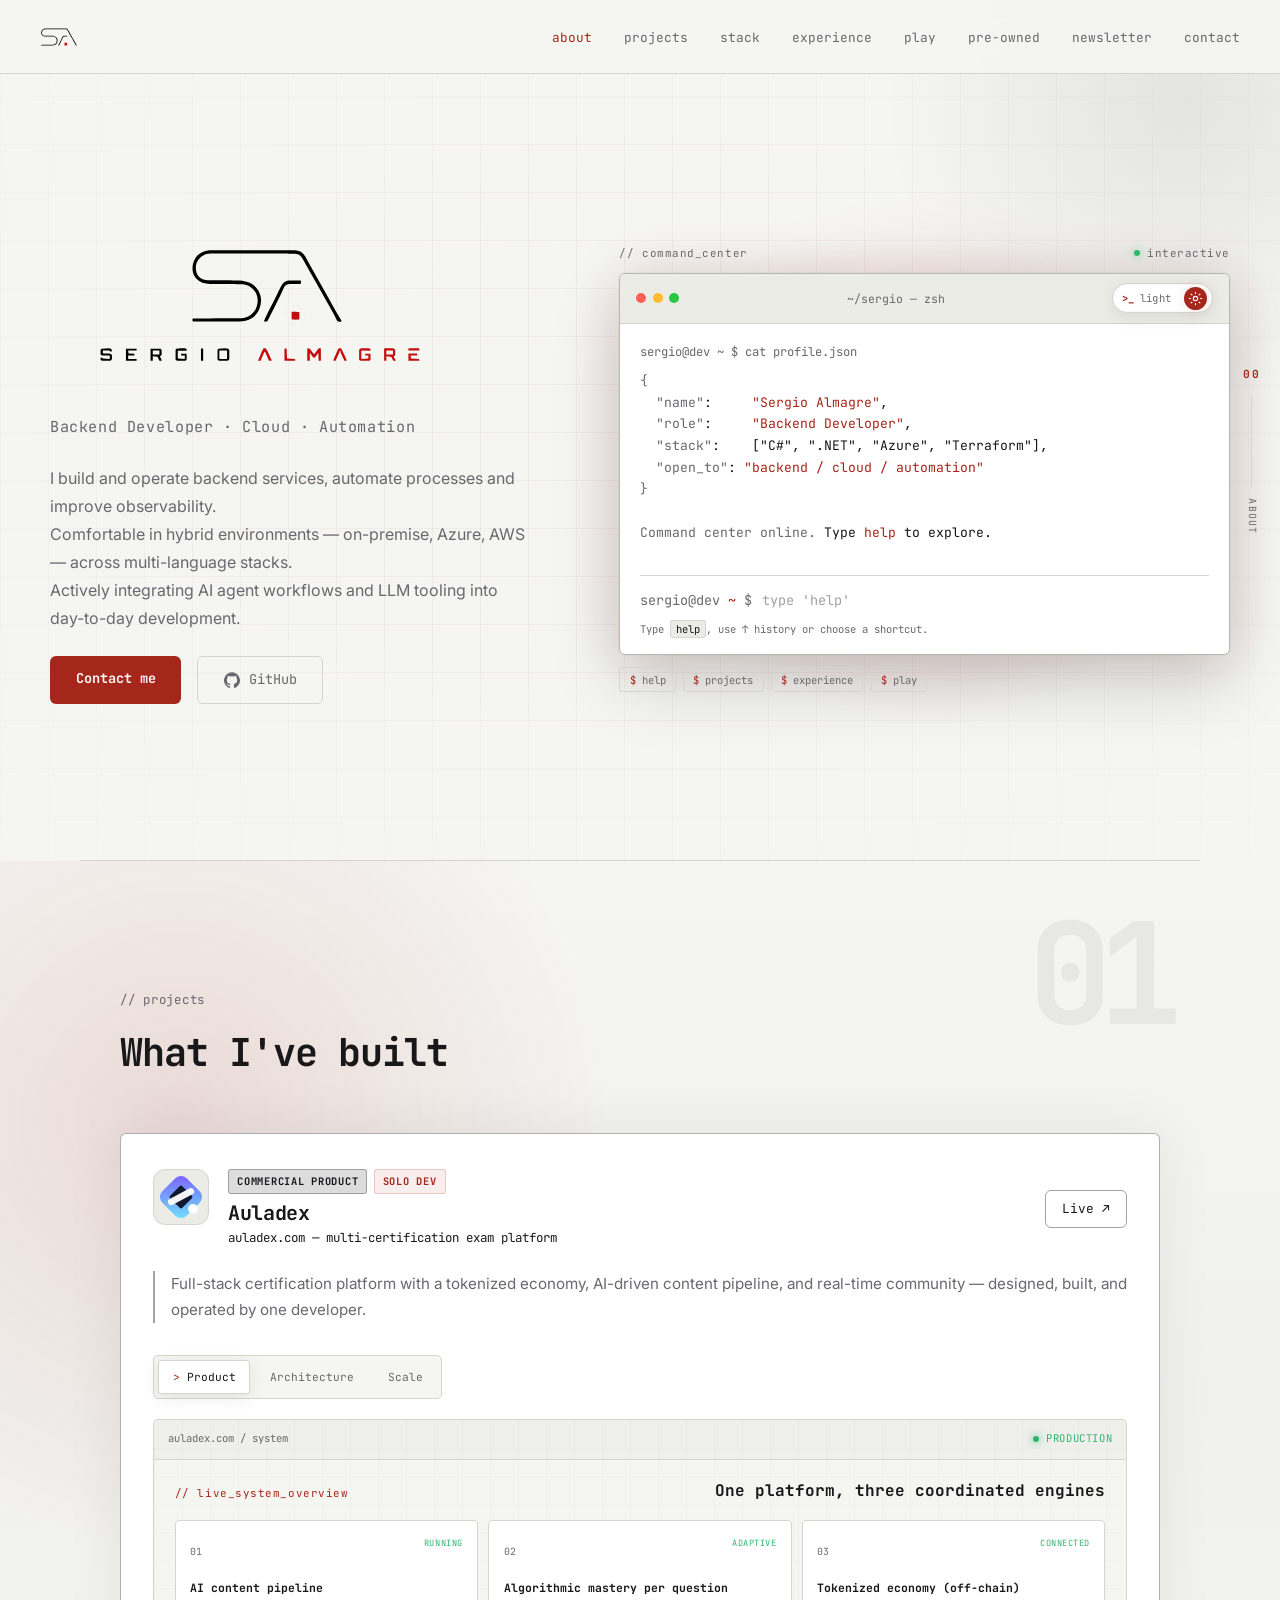
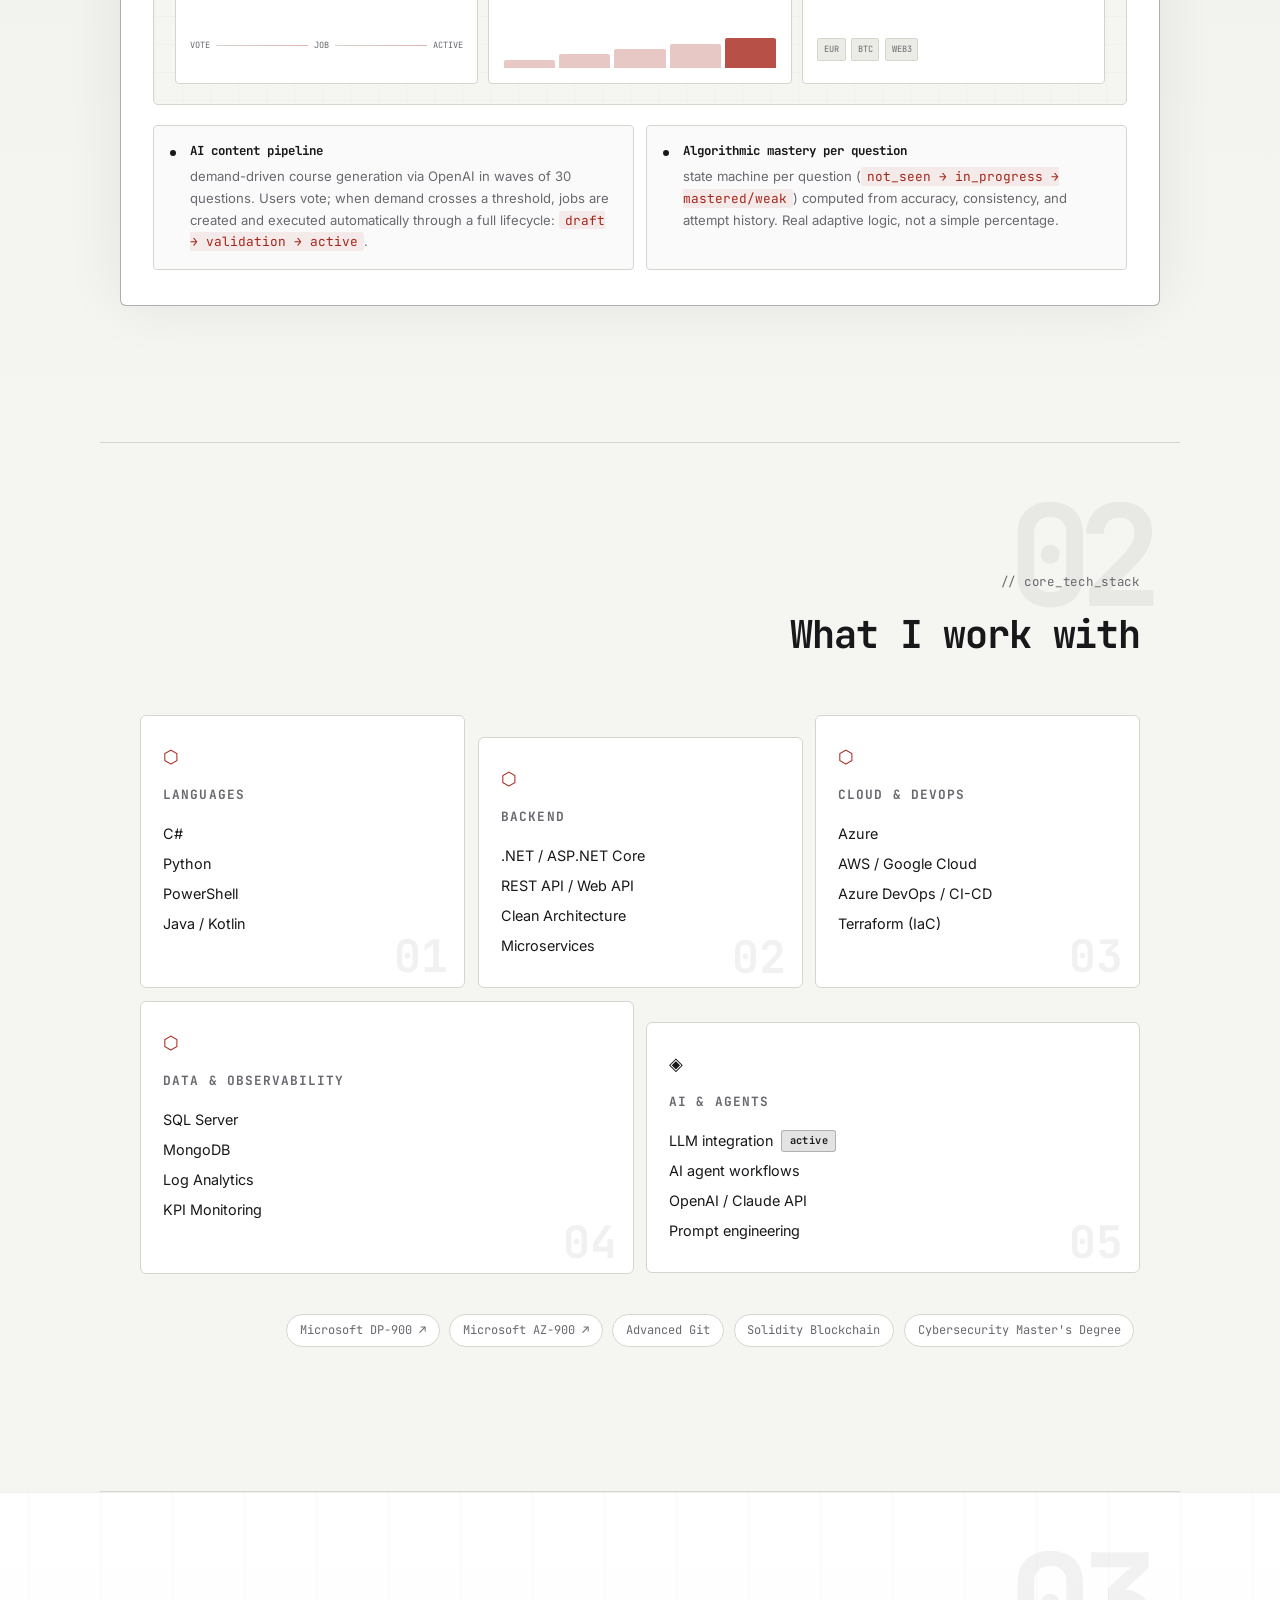
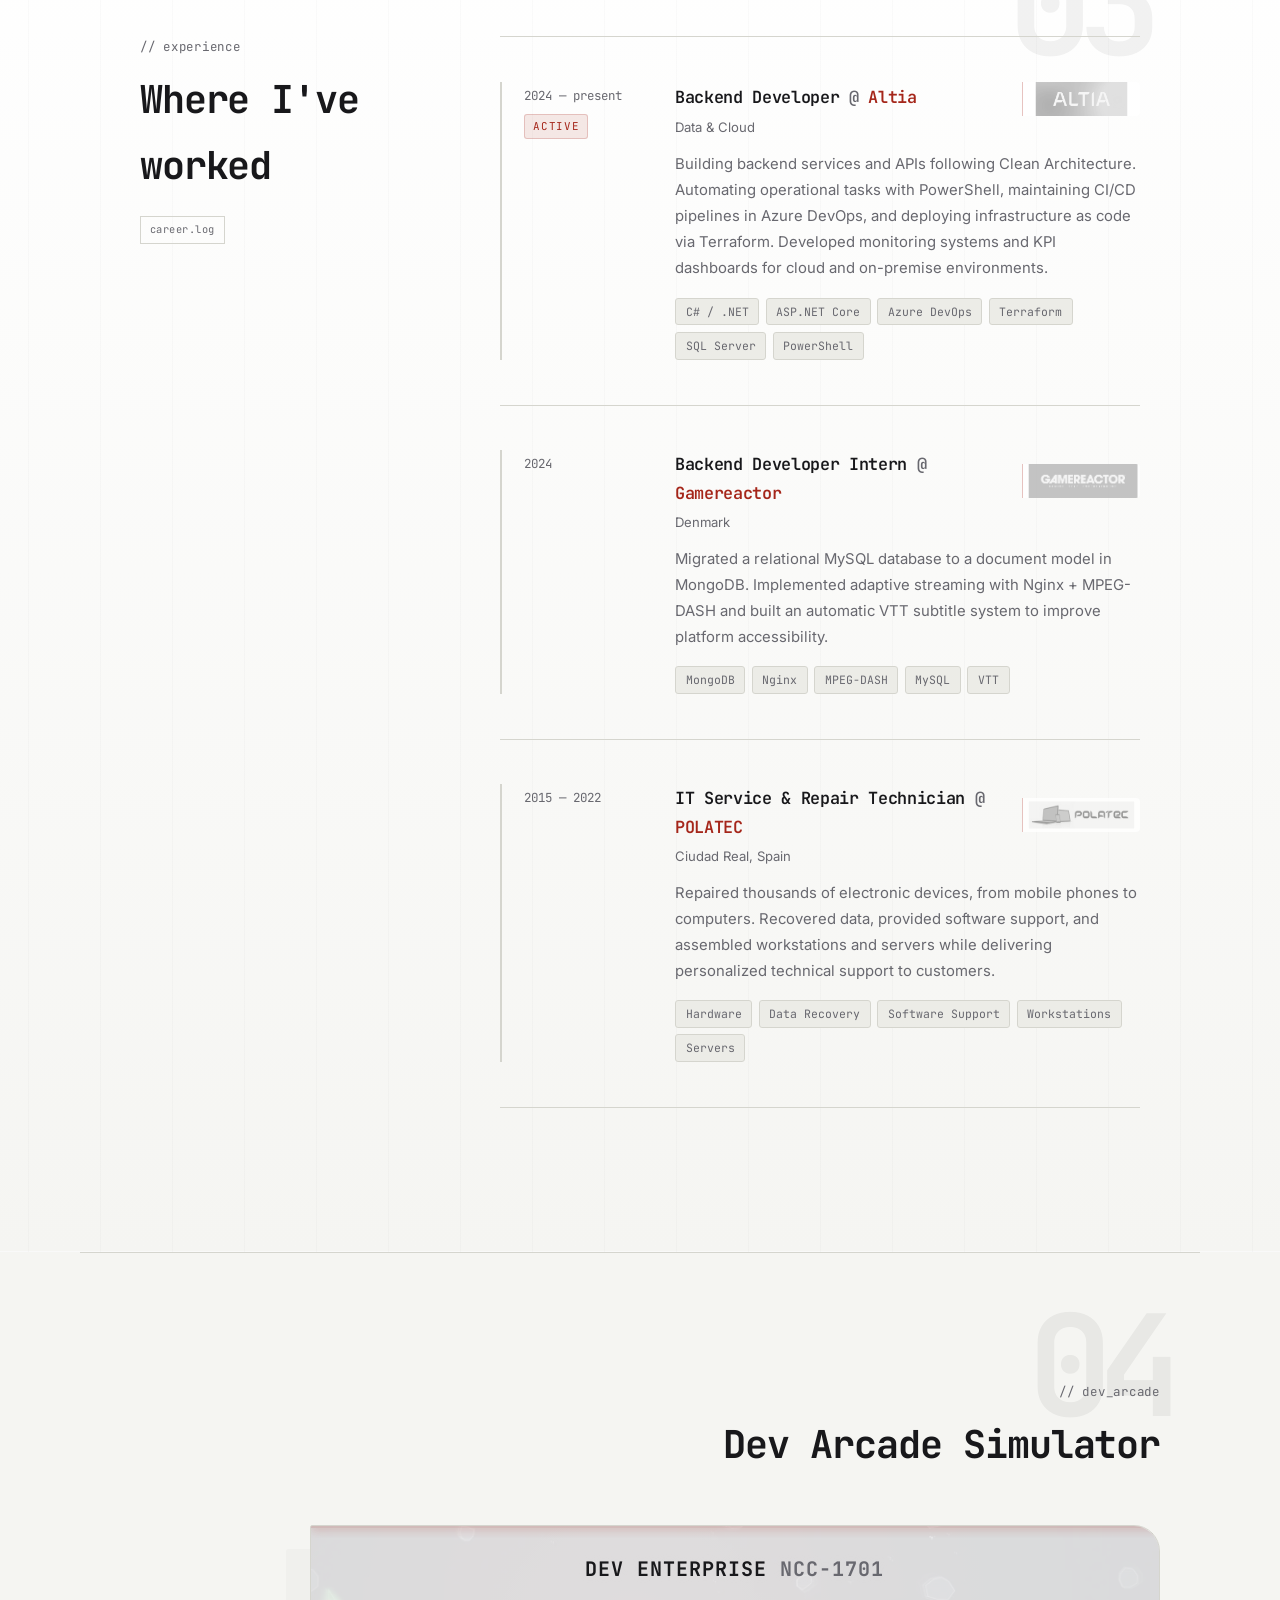
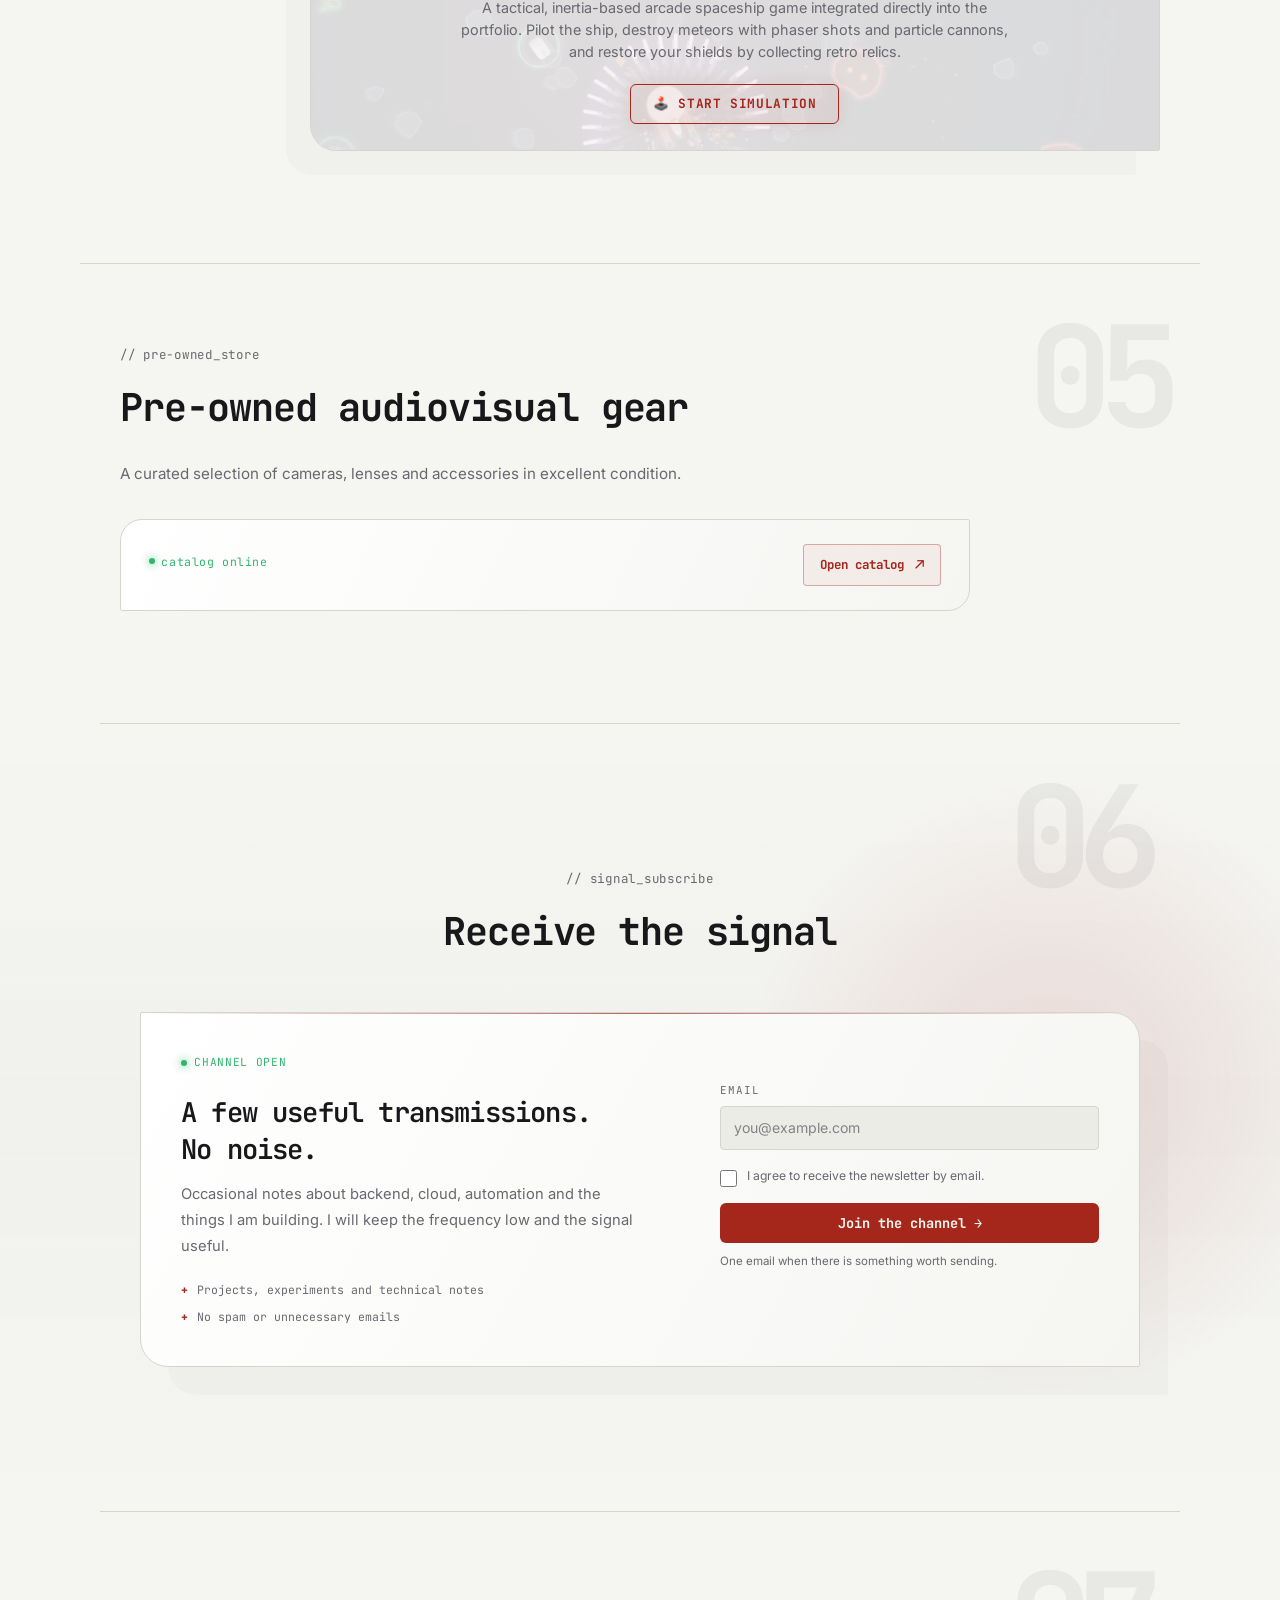
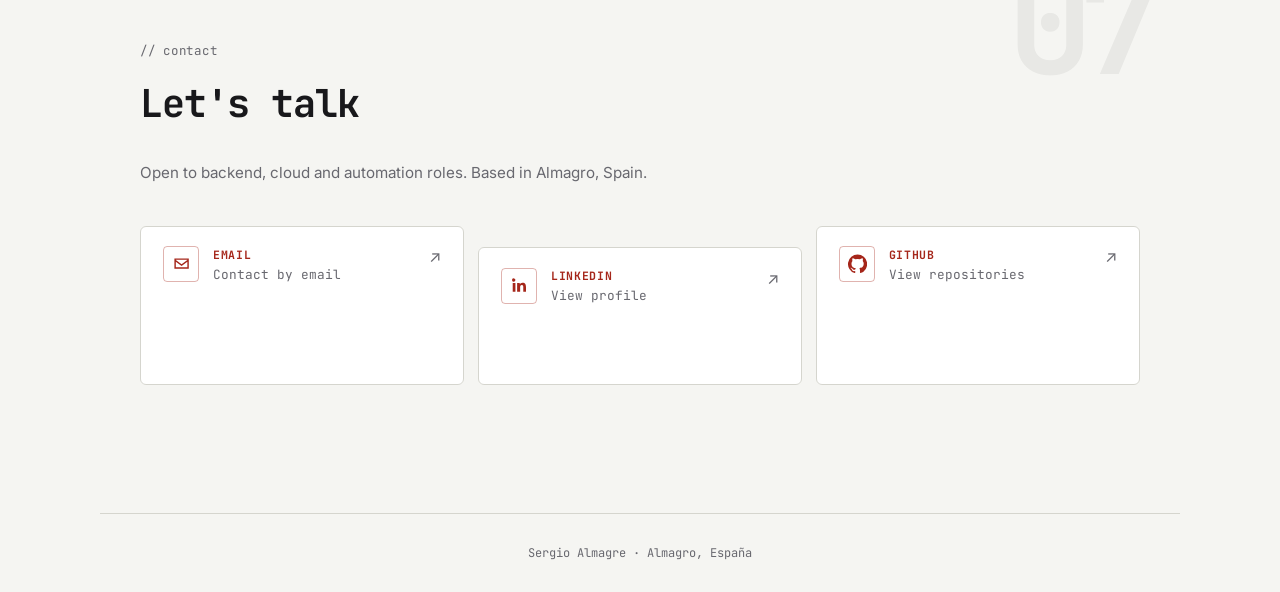
==== commit e981fc30: "feat: add newsletter section with subscription form and update related styles" ====
--- a/index.html
+++ b/index.html
@@ -683,8 +683,8 @@
     </div>
   </div>
 
-  <script src="i18n.js?v=5"></script>
-  <script src="main.js?v=10"></script>
+  <script src="i18n.js?v=6"></script>
+  <script src="main.js?v=11"></script>
 </body>
 
 </html>
--- a/style.css
+++ b/style.css
@@ -3417,3 +3417,39 @@
 
   #contact .contact-card:nth-child(2) { margin-top: 0; }
 }
+
+/* The arcade has its own viewport, followed by normal page content. */
+.devtrek-page {
+  min-height: 100vh;
+  overflow-x: hidden;
+  overflow-y: auto;
+}
+
+.devtrek-game-stage {
+  position: relative;
+  height: 100vh;
+  min-height: 560px;
+}
+
+.devtrek-game-stage > .st-modal {
+  position: absolute;
+  inset: 73px 0 0;
+}
+
+.devtrek-newsletter-section {
+  min-height: 720px;
+}
+
+@media (max-width: 640px) {
+  .devtrek-game-stage {
+    min-height: 620px;
+  }
+
+  .devtrek-game-stage > .st-modal {
+    inset: 64px 0 0;
+  }
+
+  .devtrek-newsletter-section {
+    min-height: 0;
+  }
+}
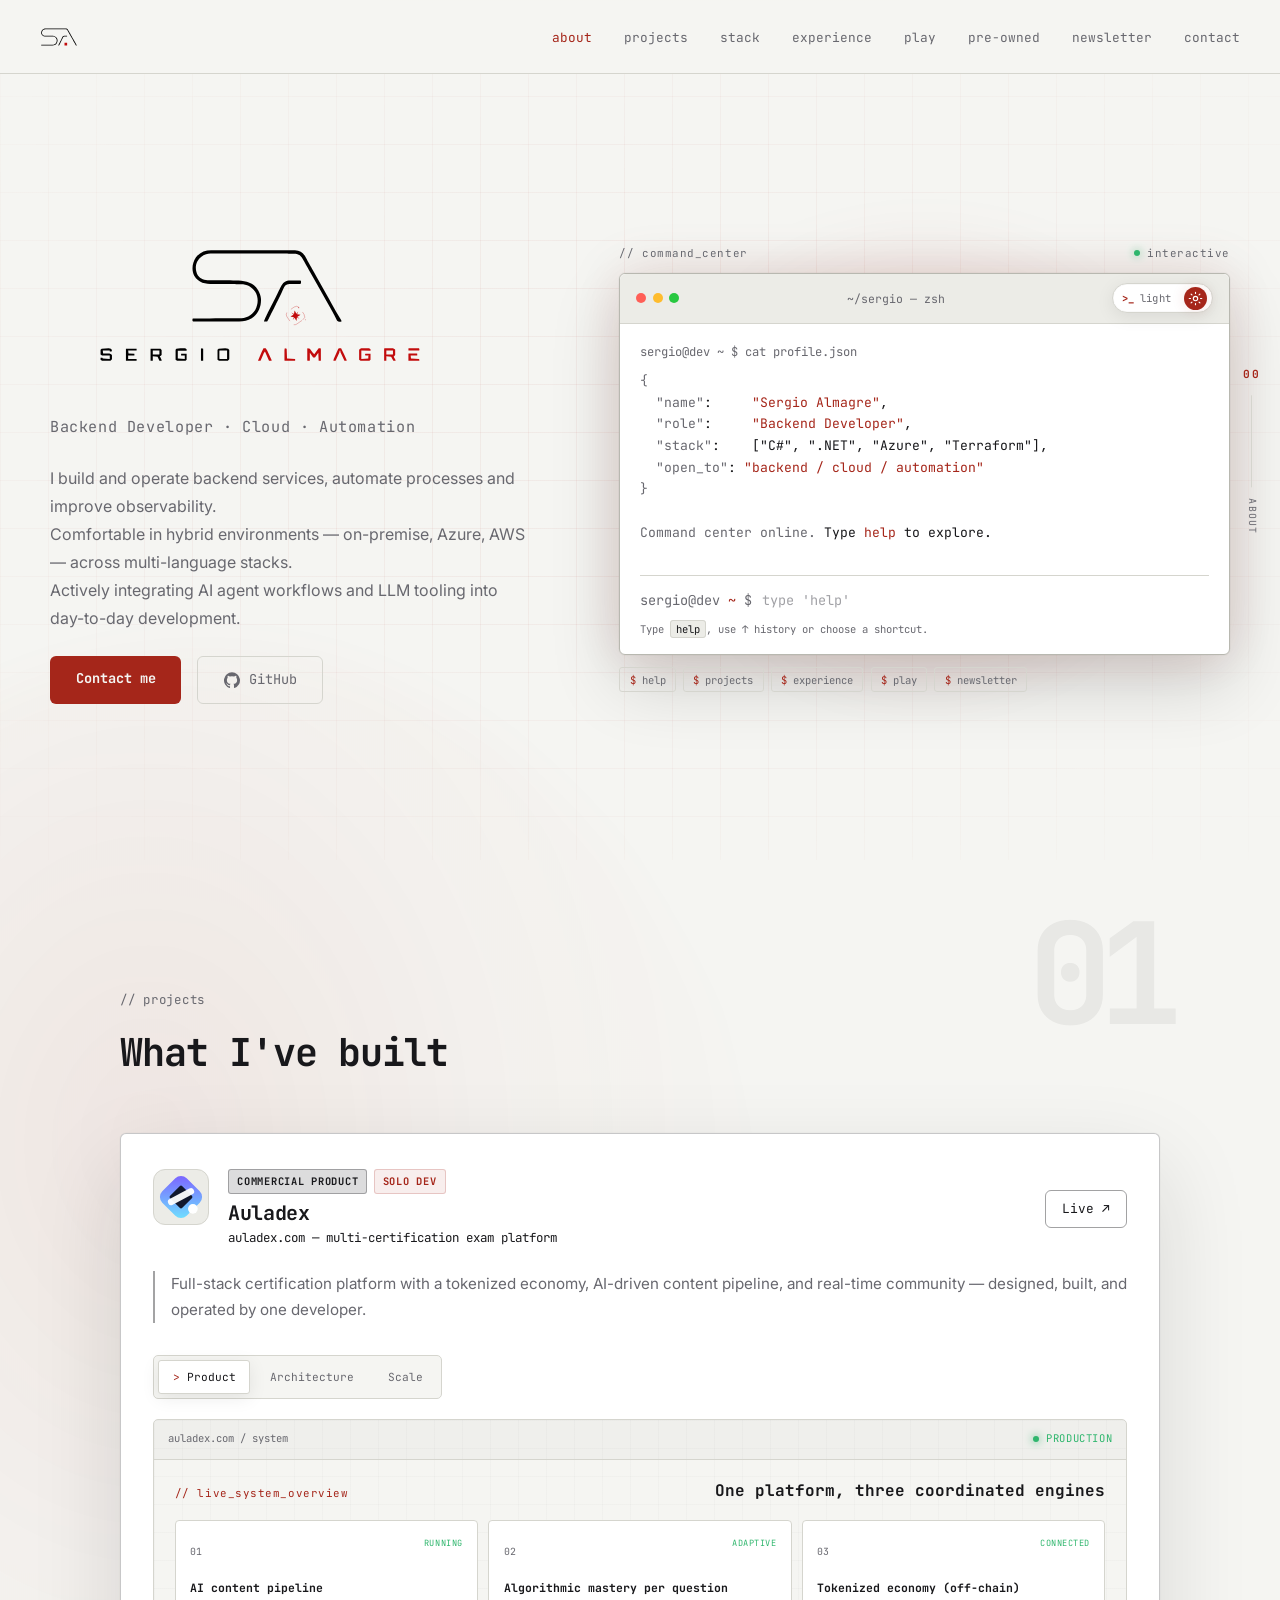
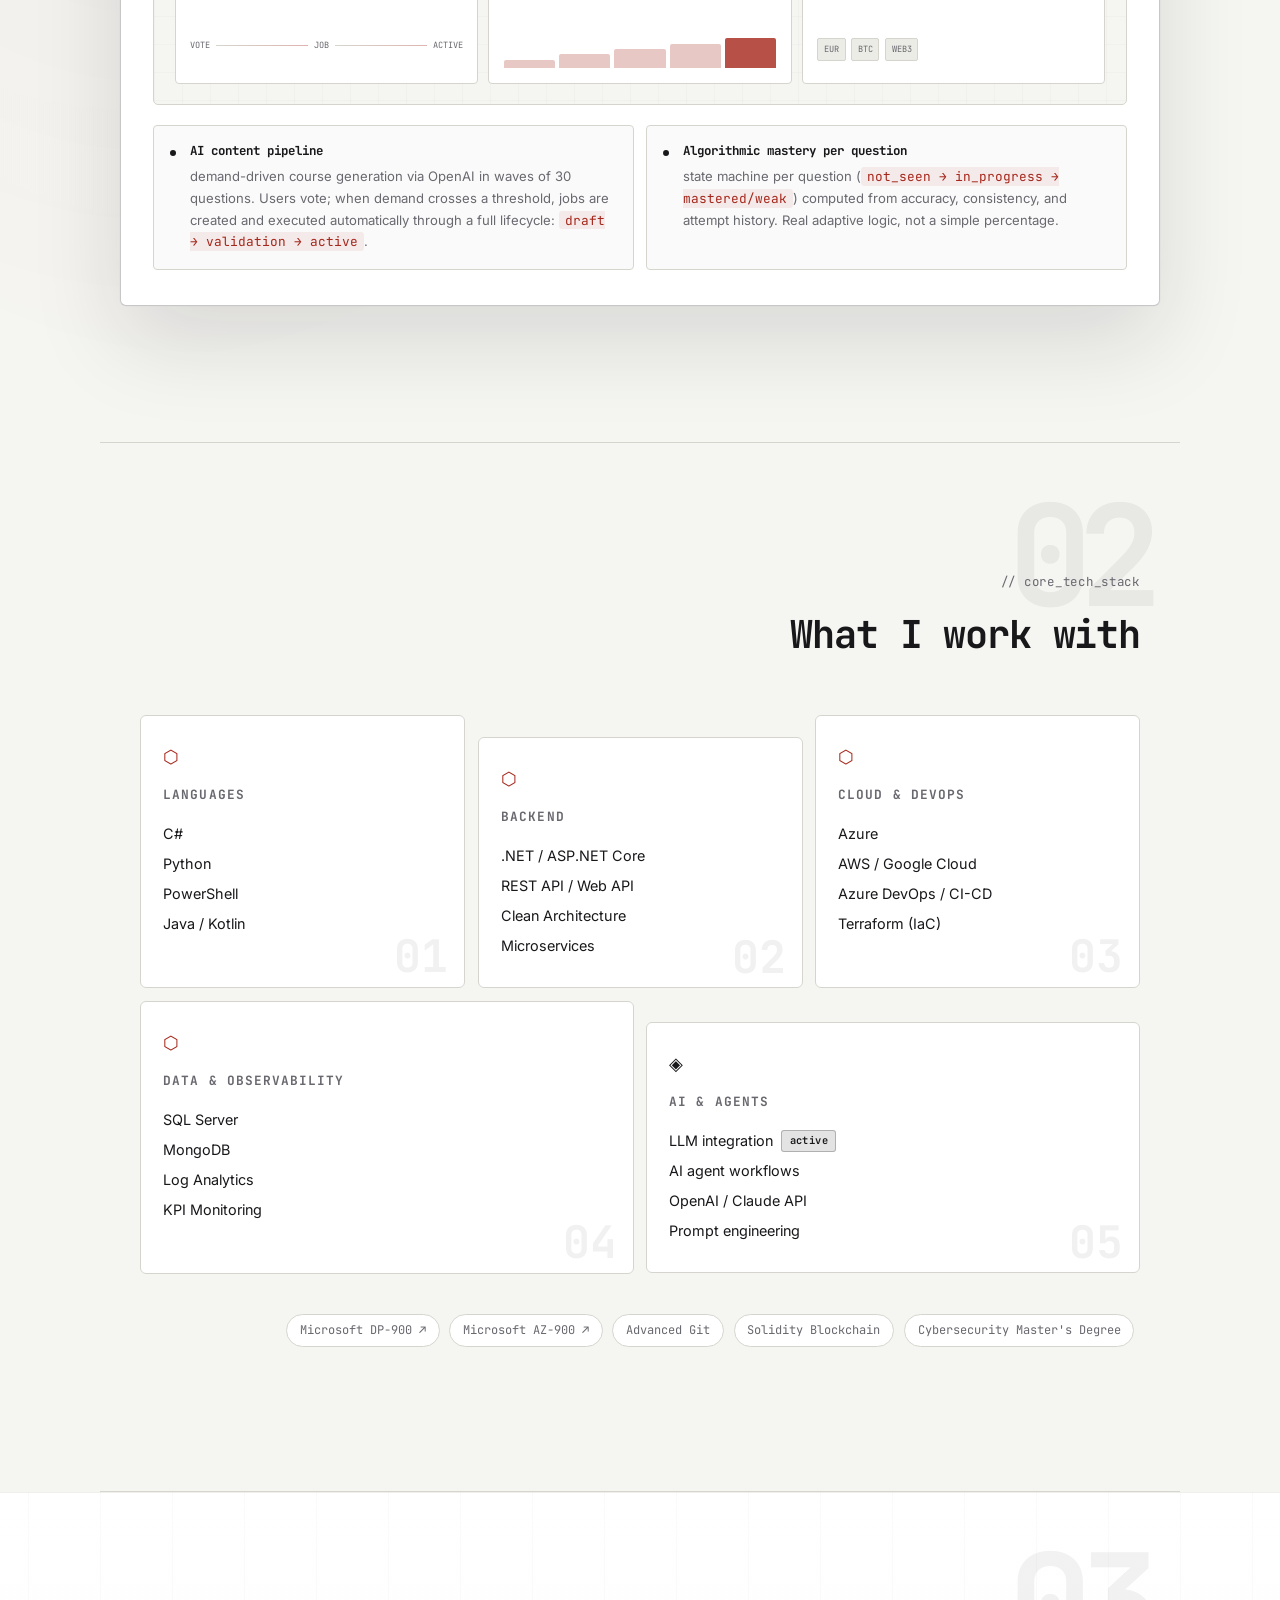
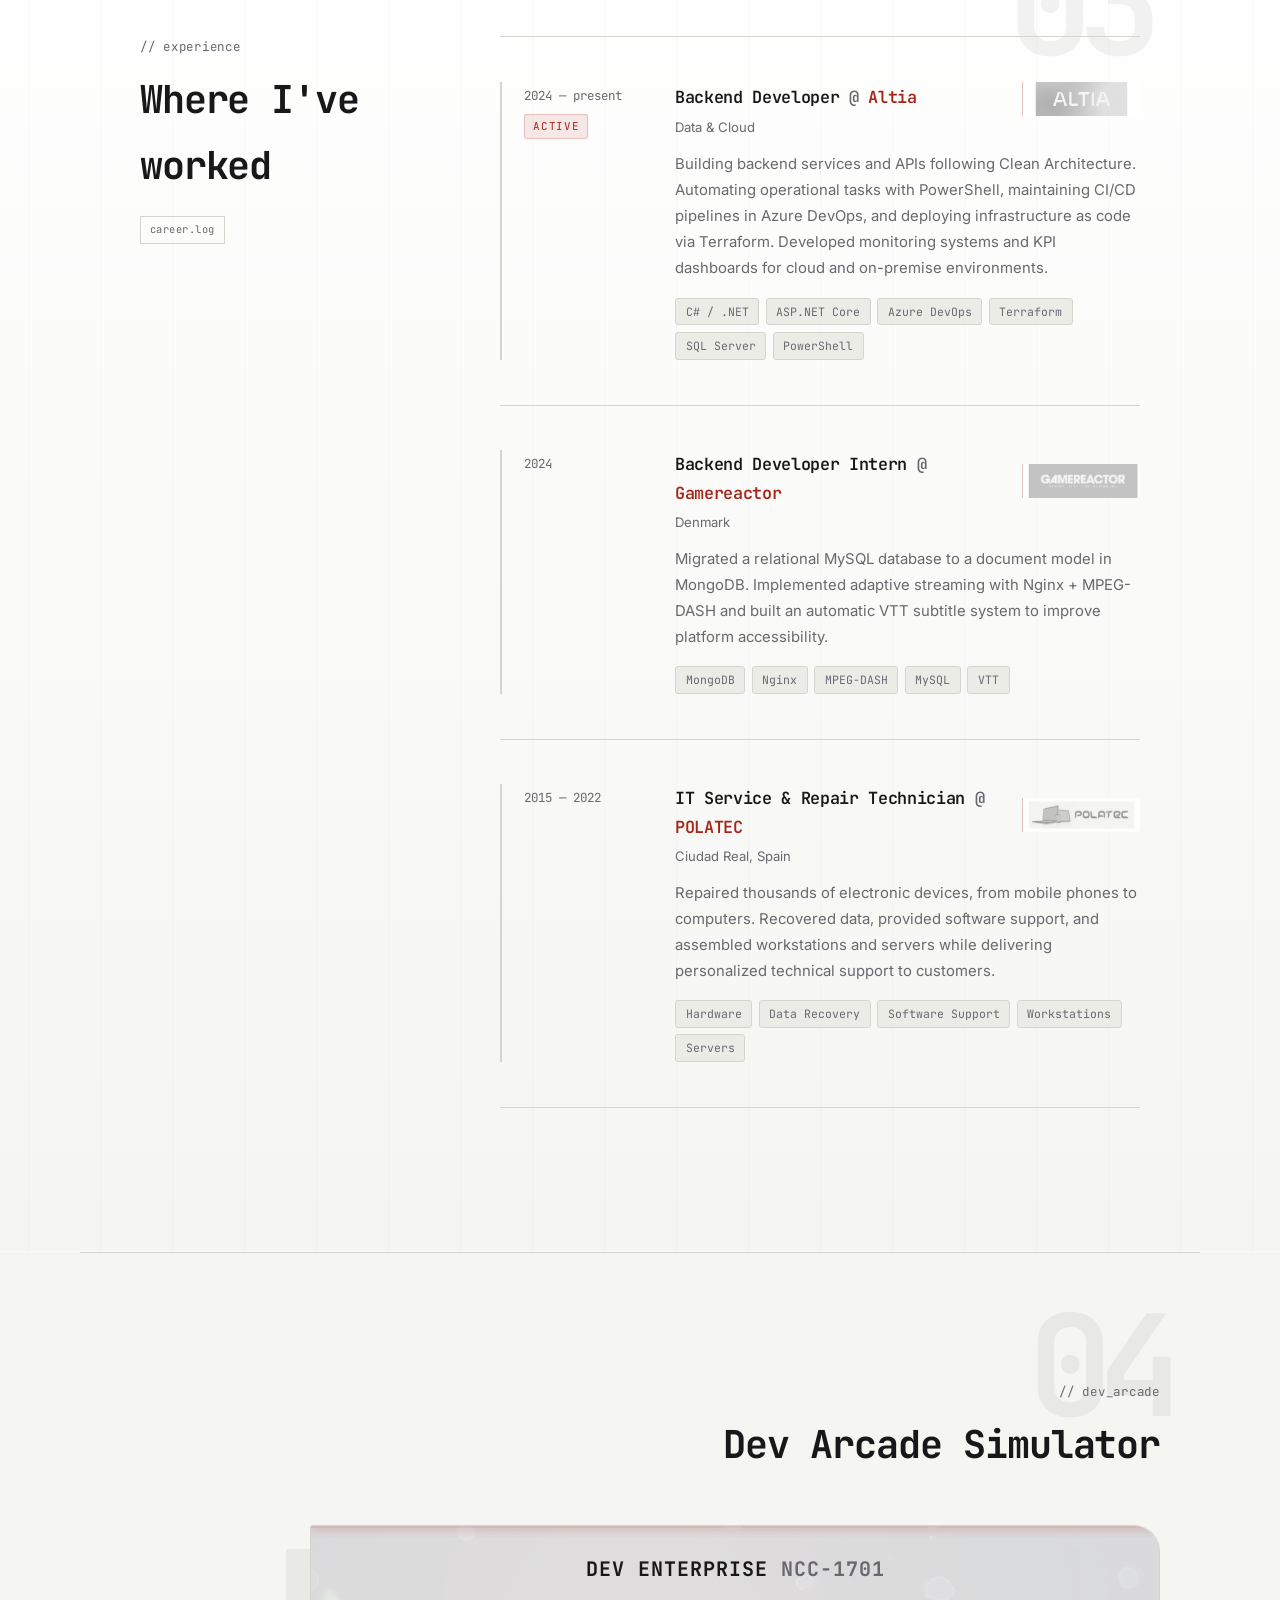
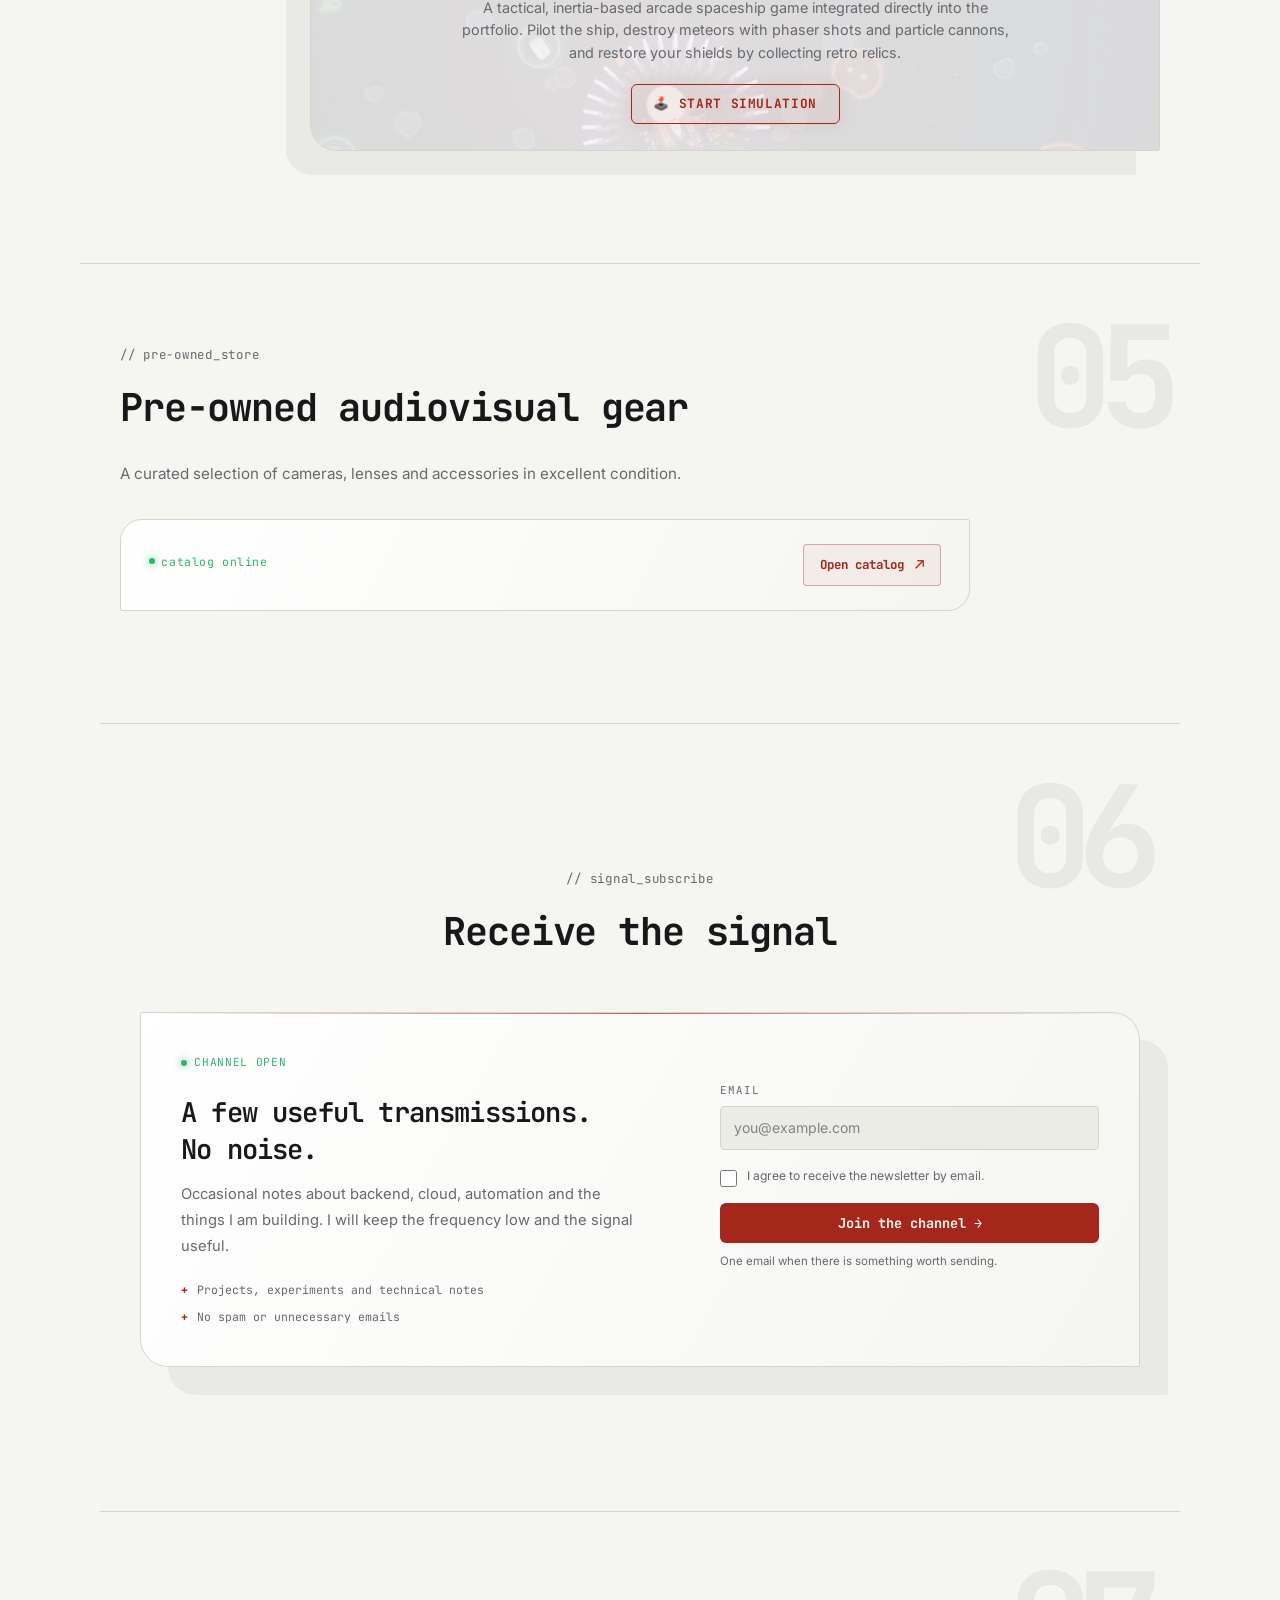
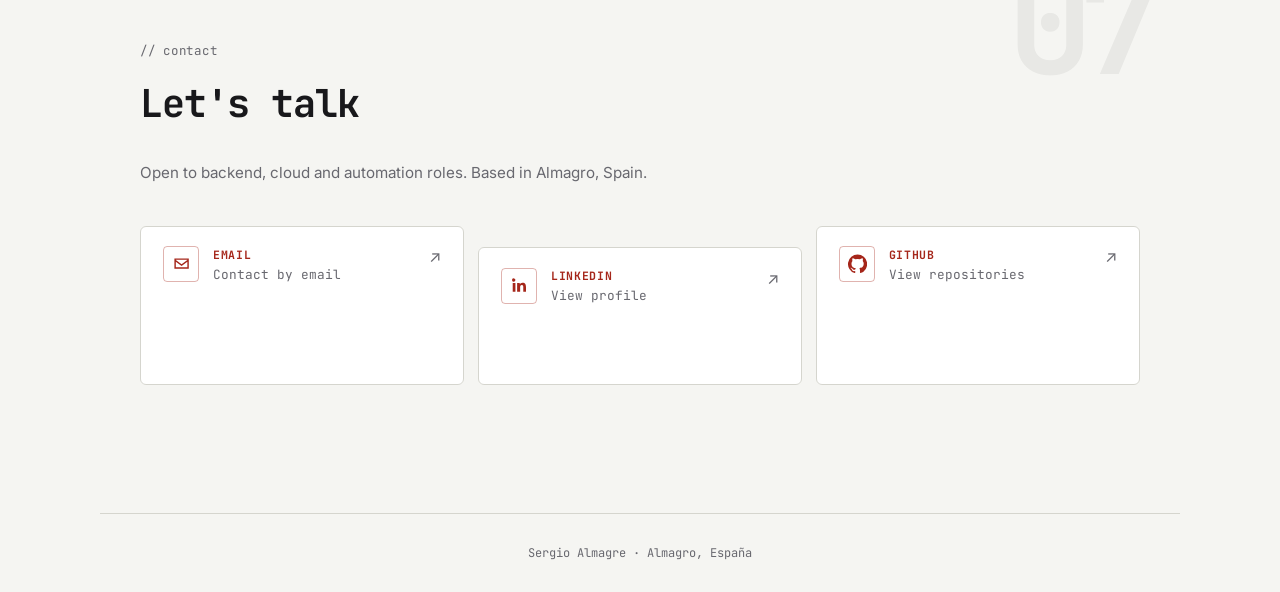
==== commit eab32803: "feat: update stylesheet version and enhance ambient lighting styles" ====
--- a/index.html
+++ b/index.html
@@ -33,7 +33,7 @@
   <link
     href="https://fonts.googleapis.com/css2?family=JetBrains+Mono:wght@300;400;500;700&family=Inter:wght@300;400;500;600&display=swap"
     rel="stylesheet" />
-  <link rel="stylesheet" href="style.css?v=16" />
+  <link rel="stylesheet" href="style.css?v=17" />
   <link id="theme-favicon" rel="icon" type="image/svg+xml" sizes="512x512" href="/assets/brand/favicon.svg?v=2" />
   <script src="/theme.js?v=5"></script>
   <script type="application/ld+json">
@@ -57,7 +57,9 @@
   </script>
 </head>
 
-<body>
+<body class="home-page">
+
+  <div class="site-ambient" aria-hidden="true"></div>
 
   <!-- NAV -->
   <nav class="nav st-ignore-canvas">
@@ -147,6 +149,7 @@
           <button type="button" data-terminal-command="projects">projects</button>
           <button type="button" data-terminal-command="experience">experience</button>
           <button type="button" data-terminal-command="play">play</button>
+          <button type="button" data-terminal-command="newsletter">newsletter</button>
         </div>
       </div>
     </div>
--- a/style.css
+++ b/style.css
@@ -12,6 +12,10 @@
   --accent2:   #7D1E16;
   --accent-glow: rgba(165, 38, 26, 0.18);
   --accent-dim: rgba(165, 38, 26, 0.45);
+  --ambient-accent-core: rgba(165, 38, 26, 0.105);
+  --ambient-accent-soft: rgba(165, 38, 26, 0.045);
+  --elevation-shadow: rgba(0, 0, 0, 0.34);
+  --offset-shadow: rgba(0, 0, 0, 0.12);
   --border-hover: #45455E;
   --nav-bg: rgba(10, 10, 15, 0.85);
   --nav-panel-bg: rgba(10, 10, 15, 0.98);
@@ -36,6 +40,10 @@
   --accent2:   #851F16;
   --accent-glow: rgba(165, 38, 26, 0.12);
   --accent-dim: rgba(165, 38, 26, 0.35);
+  --ambient-accent-core: rgba(165, 38, 26, 0.07);
+  --ambient-accent-soft: rgba(165, 38, 26, 0.025);
+  --elevation-shadow: rgba(24, 24, 27, 0.13);
+  --offset-shadow: rgba(24, 24, 27, 0.05);
   --border-hover: #B8B8B0;
   --nav-bg: rgba(245, 245, 242, 0.88);
   --nav-panel-bg: rgba(245, 245, 242, 0.98);
@@ -3449,7 +3457,112 @@
     inset: 64px 0 0;
   }
 
-  .devtrek-newsletter-section {
+.devtrek-newsletter-section {
     min-height: 0;
   }
 }
+
+/* ── AMBIENT LIGHTING SYSTEM ─────────────────────────── */
+.home-page {
+  position: relative;
+  isolation: isolate;
+}
+
+.site-ambient {
+  position: absolute;
+  inset: 0;
+  z-index: 0;
+  overflow: hidden;
+  pointer-events: none;
+}
+
+.site-ambient::before,
+.site-ambient::after {
+  content: "";
+  position: absolute;
+  border-radius: 50%;
+  filter: blur(22px);
+  transform: translateZ(0);
+}
+
+.site-ambient::before {
+  top: clamp(520px, 72vh, 740px);
+  left: -28vw;
+  width: clamp(760px, 88vw, 1320px);
+  height: clamp(1150px, 145vh, 1700px);
+  background: radial-gradient(
+    ellipse at 45% 38%,
+    var(--ambient-accent-core) 0%,
+    var(--ambient-accent-soft) 38%,
+    transparent 74%
+  );
+}
+
+.site-ambient::after {
+  top: 64%;
+  right: -32vw;
+  width: clamp(760px, 82vw, 1220px);
+  height: clamp(1200px, 150vh, 1750px);
+  background: radial-gradient(
+    ellipse at 52% 48%,
+    var(--ambient-accent-core) 0%,
+    var(--ambient-accent-soft) 40%,
+    transparent 76%
+  );
+}
+
+.home-page > .hero,
+.home-page > .section,
+.home-page > .footer {
+  position: relative;
+  z-index: 1;
+}
+
+/* Section-local lights would create hard seams over the shared ambience. */
+.home-page .hero::before,
+.home-page #projects::before,
+.home-page #newsletter::before {
+  display: none;
+}
+
+.home-page #projects {
+  border-top-color: transparent;
+}
+
+.project-card.featured {
+  border-color: rgba(var(--contrast-rgb), 0.24);
+  box-shadow:
+    0 34px 90px var(--elevation-shadow),
+    0 0 0 1px rgba(var(--contrast-rgb), 0.018);
+}
+
+.project-card.featured:hover {
+  border-color: rgba(var(--contrast-rgb), 0.42);
+}
+
+.page-progress__bar {
+  background: linear-gradient(90deg, var(--accent2), var(--accent), #C64B3A);
+}
+
+#play .arcade-card {
+  box-shadow: -24px 24px 0 var(--offset-shadow);
+}
+
+#newsletter .newsletter-card {
+  box-shadow: 28px 28px 0 var(--offset-shadow);
+}
+
+@media (max-width: 640px) {
+  .site-ambient::before {
+    top: 680px;
+    left: -520px;
+    width: 980px;
+    height: 1700px;
+  }
+
+  .site-ambient::after {
+    right: -560px;
+    width: 980px;
+    height: 1800px;
+  }
+}
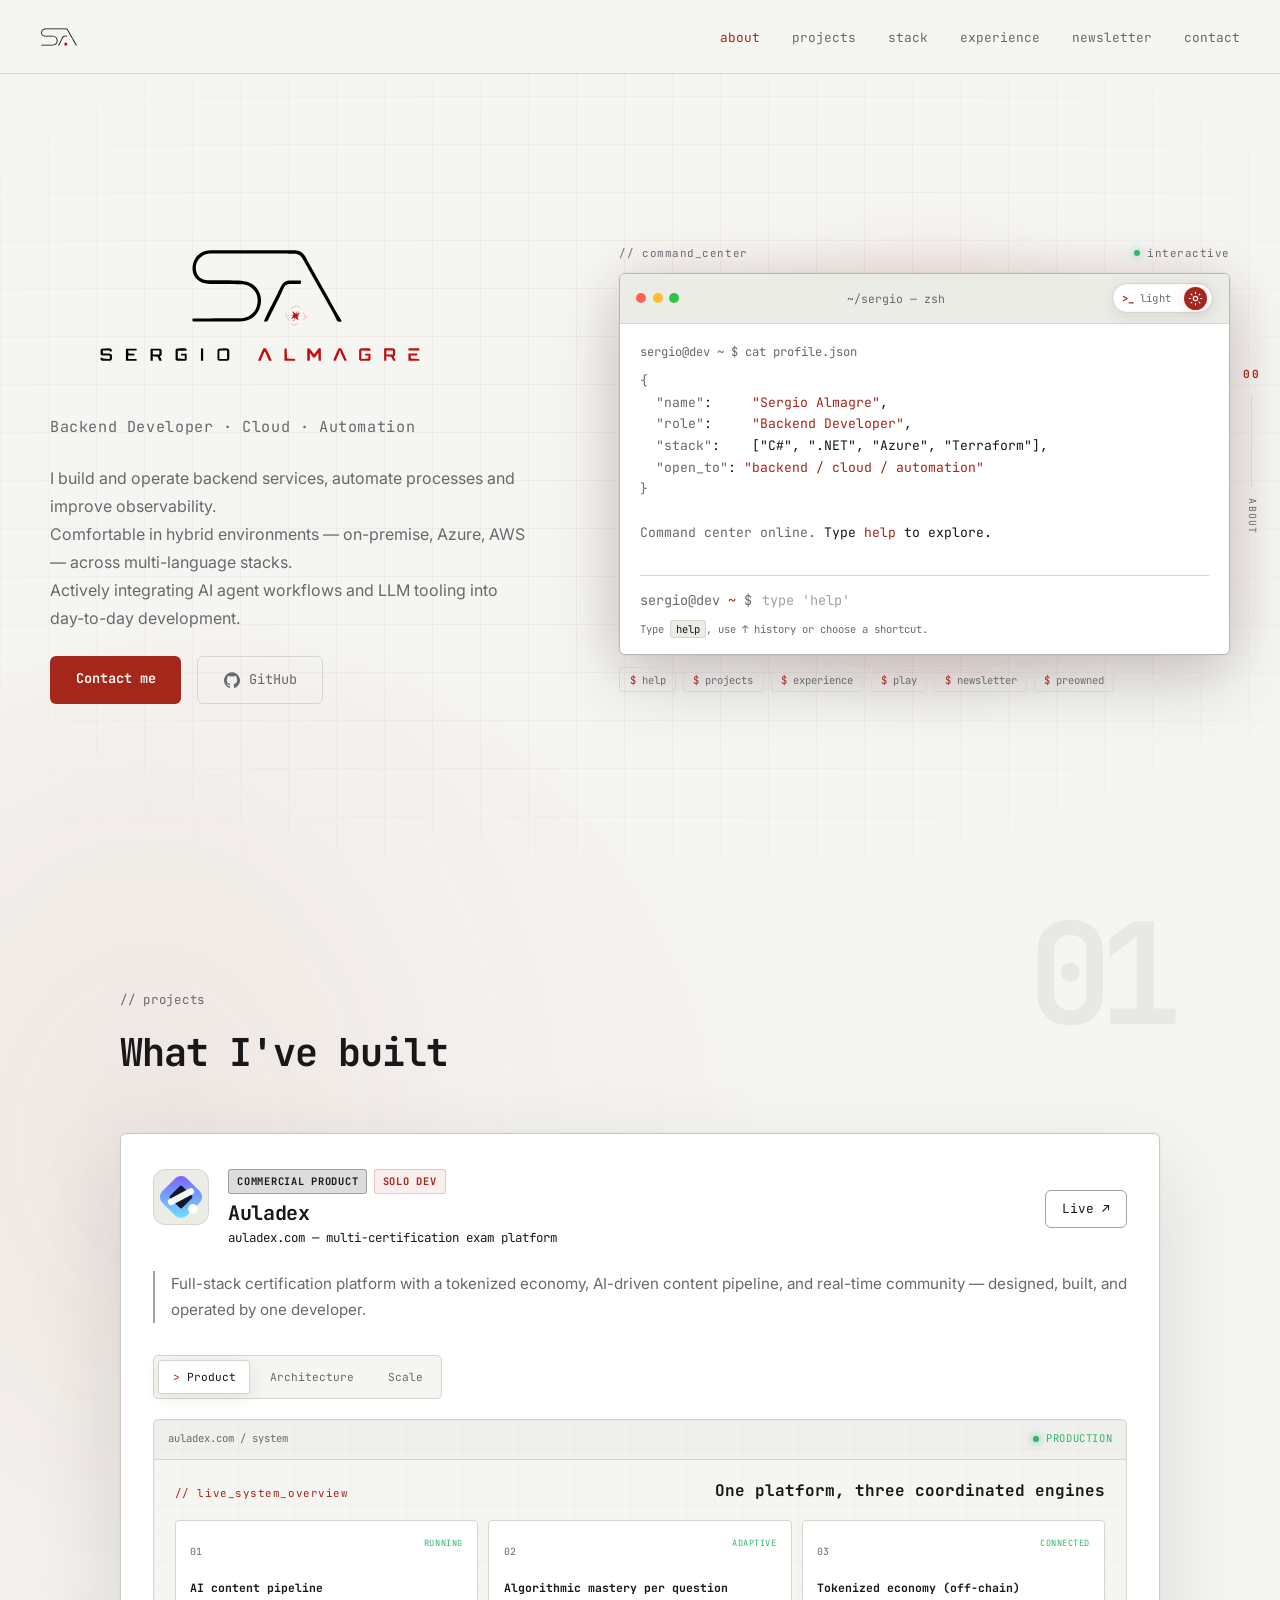
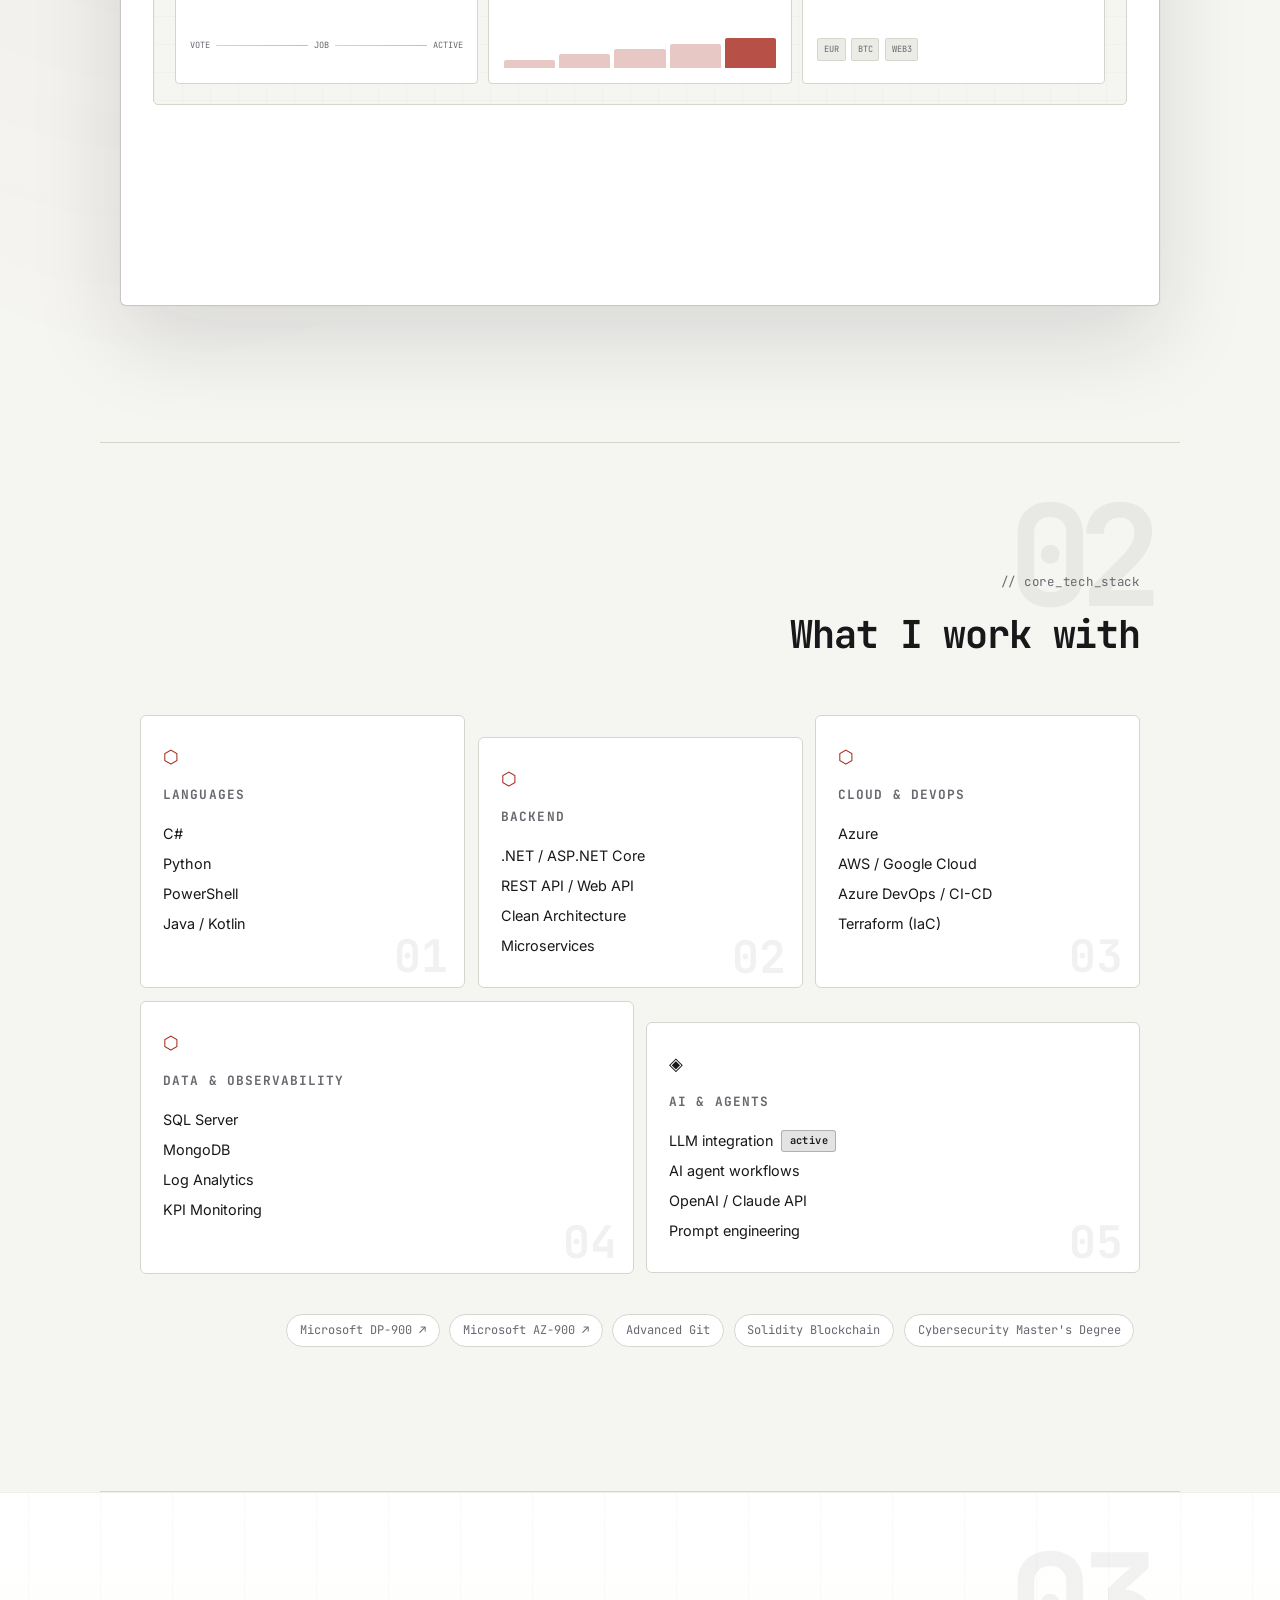
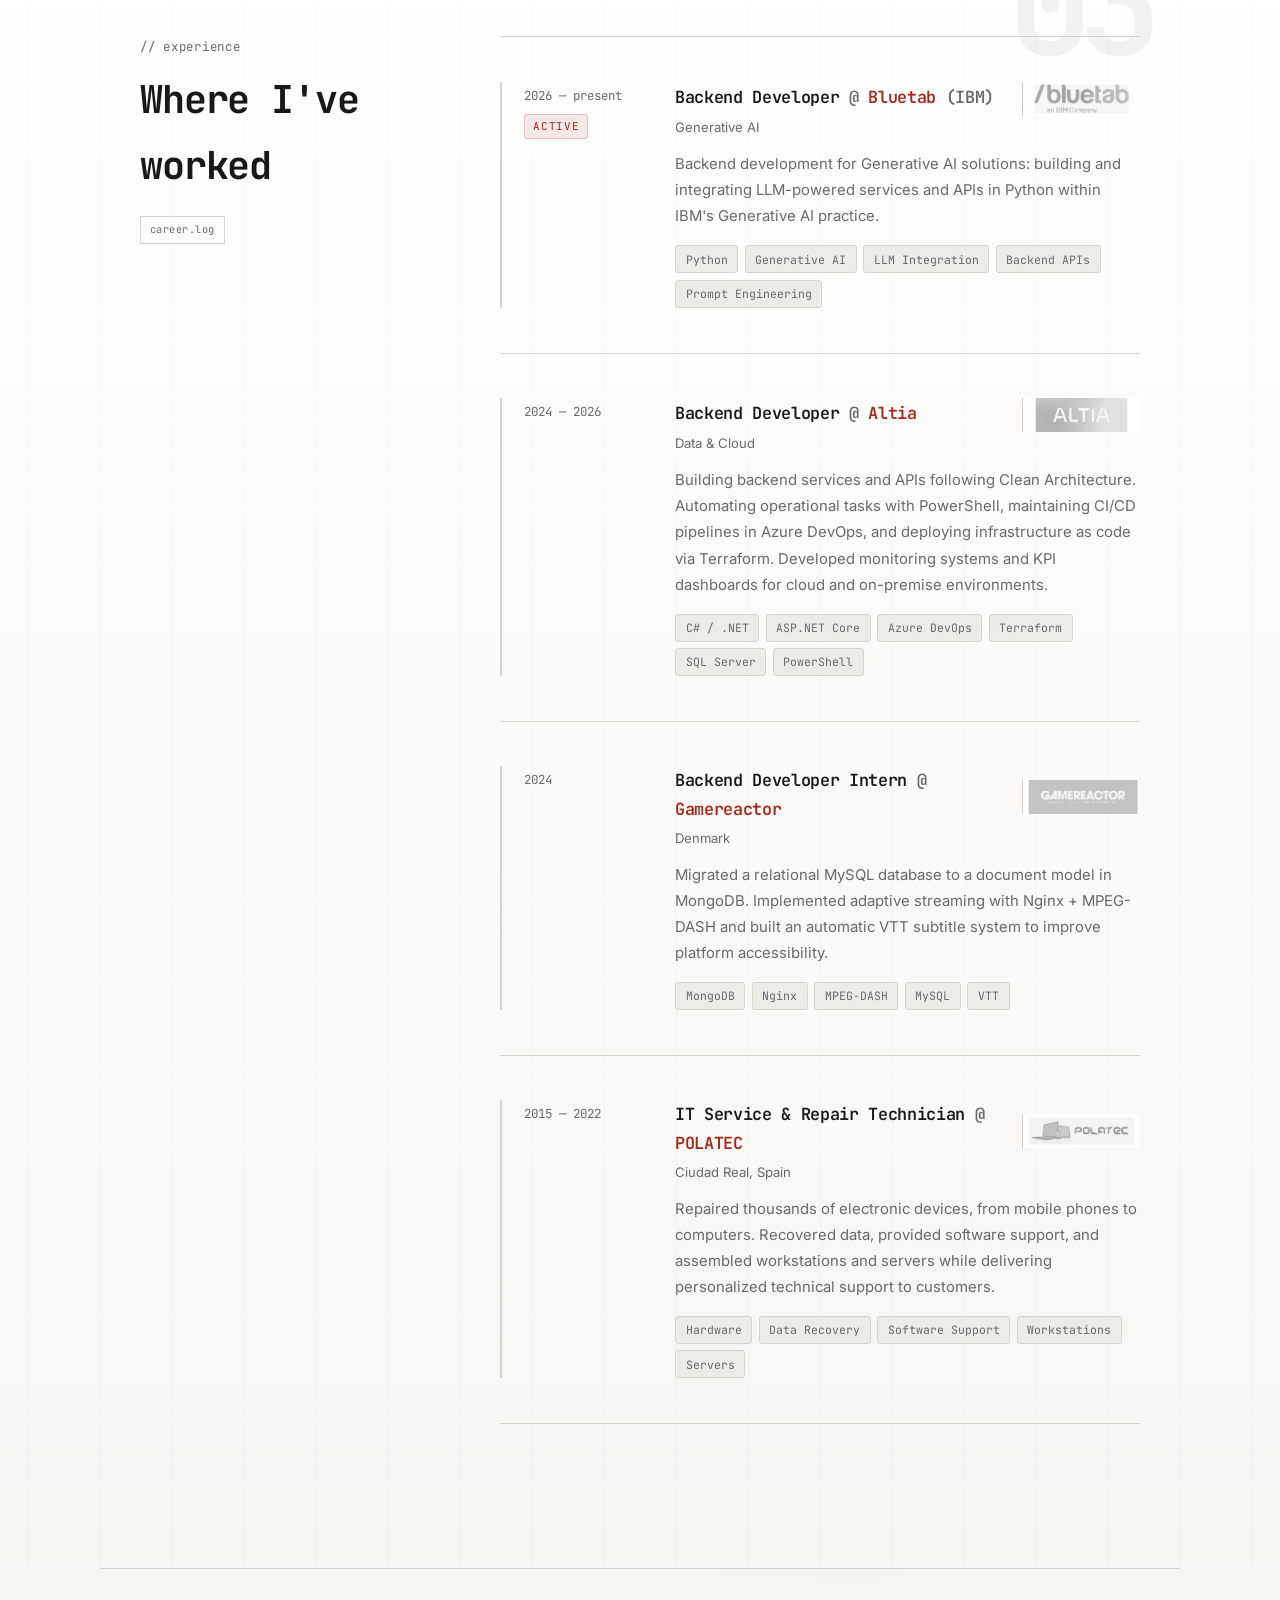
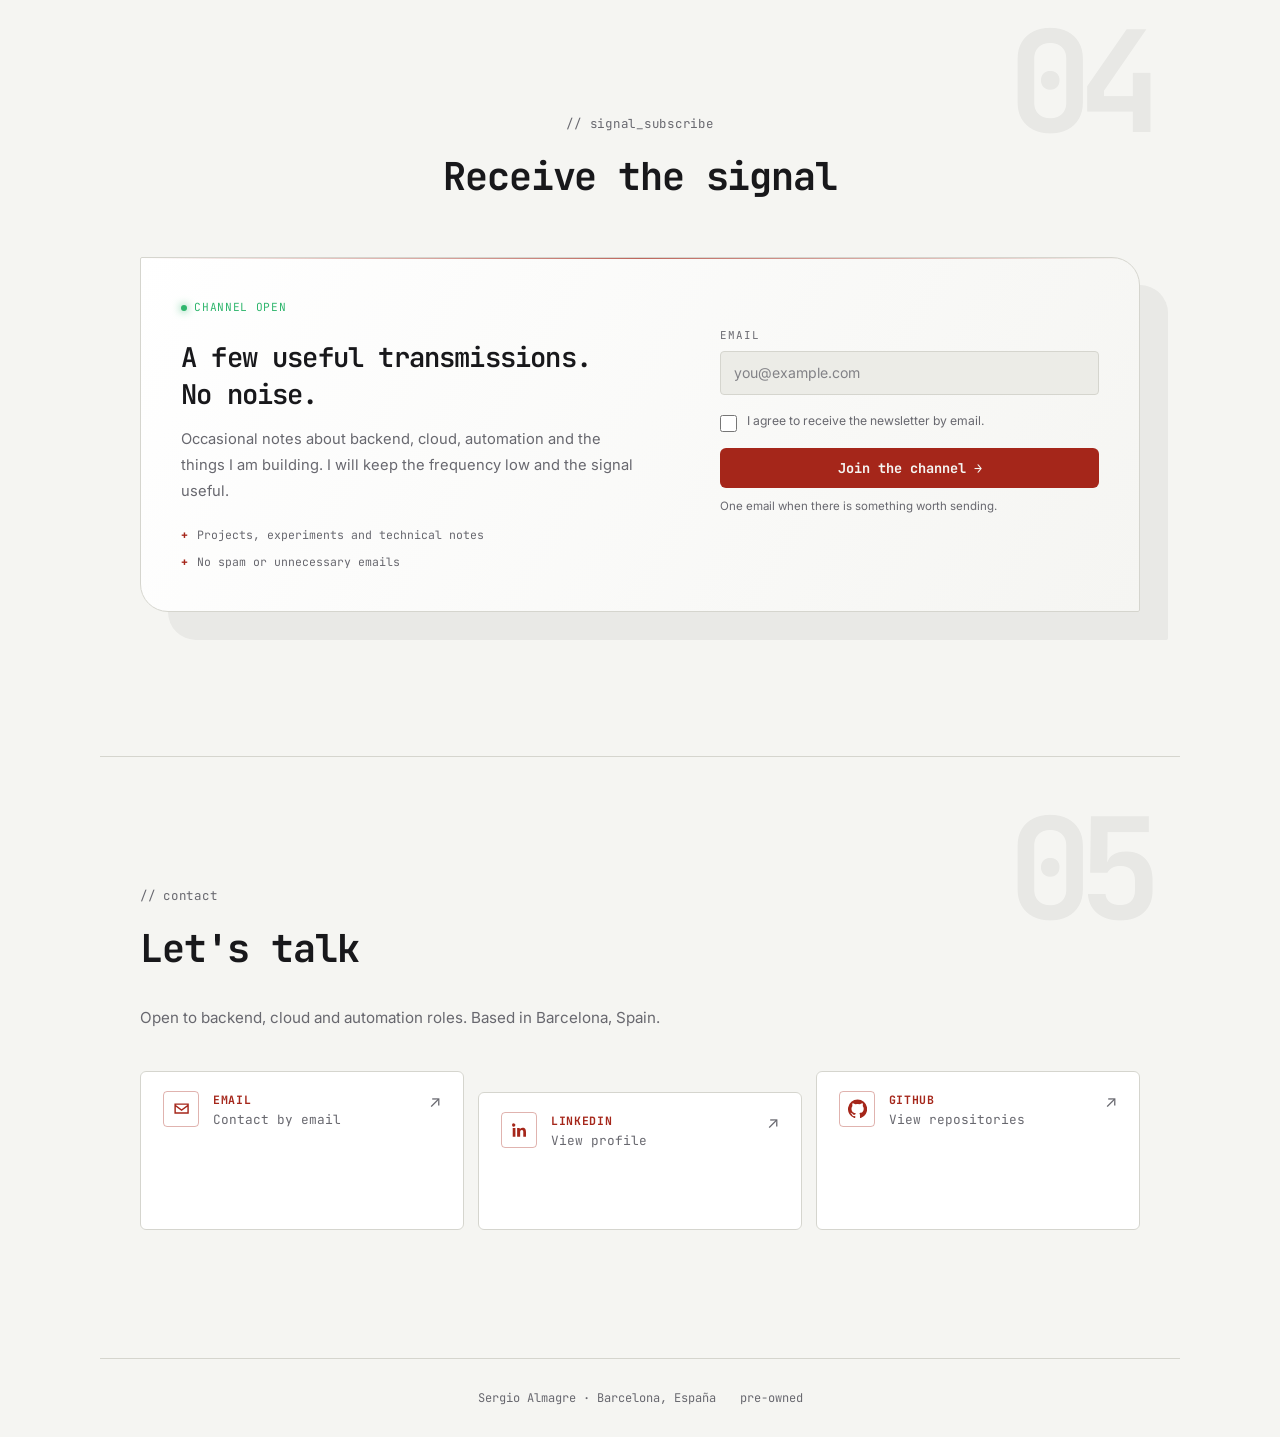
==== commit 734a595b: "Refactor portfolio: Remove play and pre-owned sections, update experience details, and change locati" ====
--- a/index.html
+++ b/index.html
@@ -46,7 +46,7 @@
       "jobTitle": "Backend Developer",
       "address": {
         "@type": "PostalAddress",
-        "addressLocality": "Almagro",
+        "addressLocality": "Barcelona",
         "addressCountry": "ES"
       },
       "sameAs": [
@@ -73,8 +73,6 @@
       <li><a href="#projects" data-i18n="common.projects">projects</a></li>
       <li><a href="#stack" data-i18n="common.stack">stack</a></li>
       <li><a href="#experience" data-i18n="common.experience">experience</a></li>
-      <li><a href="/devtrek" data-i18n="common.play">play</a></li>
-      <li><a href="/preowned" data-nav-section="preowned" data-i18n="common.preowned">pre-owned</a></li>
       <li><a href="#newsletter" data-i18n="common.newsletter">newsletter</a></li>
       <li><a href="#contact" data-i18n="common.contact">contact</a></li>
     </ul>
@@ -150,6 +148,7 @@
           <button type="button" data-terminal-command="experience">experience</button>
           <button type="button" data-terminal-command="play">play</button>
           <button type="button" data-terminal-command="newsletter">newsletter</button>
+          <button type="button" data-terminal-command="preowned">preowned</button>
         </div>
       </div>
     </div>
@@ -395,8 +394,31 @@
 
       <div class="timeline-item">
         <div class="timeline-meta">
-          <span class="timeline-date">2024 — present</span>
+          <span class="timeline-date">2026 — present</span>
           <span class="timeline-status active" data-i18n="index.active">active</span>
+        </div>
+        <div class="timeline-content">
+          <div class="timeline-company-header">
+            <h3>Backend Developer <span class="dim">@</span> <span class="accent">Bluetab</span> <span class="dim">(IBM)</span></h3>
+            <div class="timeline-company-logo timeline-company-logo--bluetab">
+              <img src="/assets/companies/bluetab_logo.png" alt="Bluetab" loading="lazy" />
+            </div>
+          </div>
+          <p class="timeline-sub" data-i18n="index.experienceBluetabTeam">Generative AI</p>
+          <p class="timeline-desc" data-i18n="index.experienceBluetab">
+            Backend development for Generative AI solutions: building and integrating LLM-powered services and APIs in
+            Python within IBM's Generative AI practice.
+          </p>
+          <div class="timeline-tags">
+            <span>Python</span><span>Generative AI</span><span>LLM Integration</span><span>Backend APIs</span><span>Prompt
+              Engineering</span>
+          </div>
+        </div>
+      </div>
+
+      <div class="timeline-item">
+        <div class="timeline-meta">
+          <span class="timeline-date">2024 — 2026</span>
         </div>
         <div class="timeline-content">
           <div class="timeline-company-header">
@@ -464,44 +486,8 @@
     </div>
   </section>
 
-  <!-- PLAY (ARCADE SIMULATOR) -->
-  <section class="section animate-on-scroll" id="play" data-section-index="04">
-    <p class="section-label" data-i18n="index.interactiveTerminal">// dev_arcade</p>
-    <h2 class="section-title" data-i18n="index.arcadeTitle">Dev Arcade Simulator</h2>
-    <div class="arcade-card">
-      <div class="arcade-scanner"></div>
-      <div class="arcade-card-body">
-        <h3 class="arcade-card-title">DEV ENTERPRISE <span class="dim">NCC-1701</span></h3>
-        <p class="arcade-card-text" data-i18n="index.arcadeDescription">
-          Un minijuego arcade táctico e inercial de naves espaciales integrado directamente en el portfolio. Pilota la nave, destruye meteoros con disparos y cañones de partículas, y restaura tus escudos recolectando reliquias retro.
-        </p>
-        <div class="arcade-card-actions">
-          <button type="button" class="st-btn-launch-game" data-i18n="index.launchSimulation">🕹️ INICIAR SIMULACIÓN</button>
-        </div>
-      </div>
-    </div>
-  </section>
-
-  <!-- PRE-OWNED ACCESS -->
-  <section class="section preowned-access-section animate-on-scroll" id="preowned" data-section-index="05">
-    <p class="section-label" data-i18n="index.preownedAccessLabel">// pre-owned_store</p>
-    <h2 class="section-title" data-i18n="index.preownedSectionTitle">Pre-owned audiovisual gear</h2>
-    <p class="preowned-section-description" data-i18n="index.preownedSectionDescription">A curated selection of cameras, lenses and accessories in excellent condition.</p>
-    <div class="preowned-access">
-      <div class="preowned-access__copy">
-        <div class="preowned-access__meta">
-          <span class="preowned-access__status"><span aria-hidden="true"></span><span data-i18n="index.preownedAccessStatus">catalog online</span></span>
-        </div>
-      </div>
-      <a class="preowned-access__link" href="/preowned">
-        <span data-i18n="index.preownedAccessAction">Open catalog</span>
-        <span class="preowned-access__arrow" aria-hidden="true">&#8599;</span>
-      </a>
-    </div>
-  </section>
-
   <!-- NEWSLETTER -->
-  <section class="section newsletter-section animate-on-scroll" id="newsletter" data-section-index="06">
+  <section class="section newsletter-section animate-on-scroll" id="newsletter" data-section-index="04">
     <p class="section-label" data-i18n="index.newsletterLabel">// signal_subscribe</p>
     <h2 class="section-title" data-i18n="index.newsletterTitle">Receive the signal</h2>
 
@@ -544,10 +530,10 @@
   </section>
 
   <!-- CONTACT -->
-  <section class="section" id="contact" data-section-index="07">
+  <section class="section" id="contact" data-section-index="05">
     <p class="section-label">// contact</p>
     <h2 class="section-title" data-i18n="index.letsTalk">Let's talk</h2>
-    <p class="contact-sub" data-i18n="index.contactSub">Open to backend, cloud and automation roles. Based in Almagro, Spain.</p>
+    <p class="contact-sub" data-i18n="index.contactSub">Open to backend, cloud and automation roles. Based in Barcelona, Spain.</p>
 
     <div class="contact-links">
       <a href="mailto:info@sergioalmagre.com" class="contact-card" data-i18n-aria-label="index.contactEmailAction" aria-label="Contact by email">
@@ -584,107 +570,9 @@
   </section>
 
   <footer class="footer">
-    <span>Sergio Almagre · Almagro, España</span>
+    <span>Sergio Almagre · Barcelona, España</span>
+    <a href="/preowned" data-i18n="common.preowned">pre-owned</a>
   </footer>
-
-  <!-- RETRO ARCADE MODAL (EASTER EGG) -->
-  <div class="st-modal st-hidden" id="st-arcade-modal">
-    <div class="st-scanline"></div>
-    
-    <div class="st-root">
-      <button class="st-modal-close st-ignore-canvas" id="st-modal-close-btn" data-i18n="game.back" data-i18n-title="game.backTitle" title="Volver al portfolio">⬅ VOLVER</button>
-      <button type="button" class="st-mobile-shoot-btn st-ignore-canvas">⚡</button>
-      <canvas class="st-canvas"></canvas>
-      
-      <!-- HUD de juego -->
-      <div class="st-hud st-hidden st-ignore-canvas">
-        <div class="st-hud-row">
-          <div class="st-hud-left">
-            <h3 class="st-title">DEV ENTERPRISE</h3>
-            <p class="st-hud-mini" data-i18n="game.registry">Registro: NCC-1701</p>
-            <p class="st-hud-mini st-hud-status" data-i18n="game.patrolActive">Estado: Patrulla inercial activa</p>
-            <div class="st-shield-row">
-              <span class="st-hud-mini" data-i18n="game.shields">Escudos:</span>
-              <div class="st-shield-track">
-                <div class="st-shield-fill st-shield-full" style="width: 100%;"></div>
-              </div>
-            </div>
-          </div>
-
-          <div class="st-hud-right">
-            <div class="st-hud-controls">
-              <button type="button" class="st-icon-btn st-btn-mute" data-i18n-title="game.mute" title="Silenciar todo">🔊</button>
-              <button type="button" class="st-icon-btn st-btn-pause" data-i18n-title="game.pause" title="Pausar partida (P / Esc)">⏸</button>
-              <span class="st-alert-led"></span>
-              <span class="st-alert-text">CONDICIÓN VERDE</span>
-            </div>
-            <p class="st-hud-mini" data-i18n="game.inertia">Inercia: gravedad cero</p>
-            <p class="st-score" data-i18n="game.score">Puntos: 0</p>
-            <p class="st-threat-label" data-i18n="game.threatLow">Amenaza: baja</p>
-          </div>
-        </div>
-      </div>
-
-      <!-- Menú principal -->
-      <div class="st-intro-overlay st-intro-overlay-menu st-hidden">
-        <div class="st-instructions-card st-ignore-canvas">
-          <h3 class="st-title">DEV ENTERPRISE</h3>
-          <p class="st-hud-mini" style="margin-bottom: 18px;" data-i18n="game.patrol">Tactical Patrol & Salvage</p>
-
-          <div class="st-menu-actions">
-            <button type="button" class="st-btn st-btn-primary st-btn-new" data-i18n="game.newGame">Nueva partida</button>
-            <button type="button" class="st-btn st-btn-secondary st-btn-scores" data-i18n="game.scores">Puntuaciones</button>
-          </div>
-
-          <ul class="st-instructions-list">
-            <li>🖱️ <b>Clic derecho (mantener):</b> propulsar hacia el cursor (deriva inercial con fricción casi nula).</li>
-            <li>🔥 <b>Clic izquierdo (pulsación):</b> disparar fáseres tácticos de 360º en dirección de tu puntero.</li>
-            <li>⚡ <b>Mantener pulsado (1s a 9s):</b> carga el súper cañón de 360°. ¡Escala proyectiles progresivos de N1 a N5 y multiplica el daño x2, x3, x4 y x5 de N6 a N9!</li>
-            <li>☄️ <b>Mantener pulsado (10s):</b> carga la ¡bomba atómica cuántica! Arrasa con todo en la pantalla.</li>
-            <li>💾 <b>Rescata reliquias retro (halo verde):</b> flotan desde el exterior. ¡Restablecen escudos al 100%!</li>
-            <li>⏸️ <b>Pausa la partida:</b> pulsa [P], [Esc] o el panel superior.</li>
-          </ul>
-        </div>
-      </div>
-
-      <!-- Puntuaciones -->
-      <div class="st-intro-overlay st-intro-overlay-scores st-hidden">
-        <div class="st-instructions-card st-ignore-canvas">
-          <h3 class="st-title" data-i18n="game.scores">Puntuaciones</h3>
-          <div class="st-history-container"></div>
-          <button type="button" class="st-btn st-btn-secondary st-btn-back" data-i18n="game.backMenu" style="margin-top: 16px;">Volver al menú</button>
-        </div>
-      </div>
-
-      <!-- Fin de partida -->
-      <div class="st-gameover-overlay st-hidden">
-        <div class="st-instructions-card st-ignore-canvas" style="max-width: 520px; text-align: center;">
-          <h2 class="st-gameover-title" data-i18n="game.gameover">Sistemas colapsados</h2>
-          <p class="st-hud-mini" data-i18n="game.damage" data-i18n-html="true" style="margin-bottom: 15px;">La Dev Enterprise ha sufrido daños estructurales críticos.</p>
-
-          <div class="st-trophy-card">
-            <p class="st-trophy-label" data-i18n="game.trophy">Trofeo de la misión</p>
-            <p class="st-trophy-score" data-i18n="game.points">0 puntos</p>
-            <div class="st-trophy-details">
-              <span class="st-trophy-date">📅 --</span>
-              <span class="st-trophy-time">⏱️ --</span>
-              <span class="st-trophy-threat">🚨 CONDICIÓN VERDE</span>
-            </div>
-            <p class="st-hud-mini" data-i18n="game.screenshot" style="margin-top: 10px;">
-              Haz una captura de pantalla de este trofeo para compartirlo con tus compañeros.
-            </p>
-          </div>
-
-          <div class="st-menu-actions" style="margin-top: 20px;">
-            <button type="button" class="st-btn st-btn-primary st-btn-restart" data-i18n="game.restart">Reiniciar patrulla</button>
-            <button type="button" class="st-btn st-btn-secondary st-btn-menu-back" data-i18n="game.backMenu">Volver al menú</button>
-          </div>
-
-          <div class="st-history-container" style="margin-top: 20px; text-align: left;"></div>
-        </div>
-      </div>
-    </div>
-  </div>
 
   <script src="i18n.js?v=6"></script>
   <script src="main.js?v=11"></script>
--- a/style.css
+++ b/style.css
@@ -912,13 +912,16 @@
 .timeline-company-logo--altia { --company-logo-scale: 1.5; }
 .timeline-company-logo--gamereactor { --company-logo-scale: 3.2; }
 .timeline-company-logo--polatec { --company-logo-scale: 0.9; }
-
-.timeline-company-logo:hover {
+.timeline-company-logo--bluetab { --company-logo-scale: 0.85; }
+
+.timeline-company-logo:hover,
+.timeline-item:hover .timeline-company-logo {
   opacity: 1;
   border-color: var(--accent-dim);
 }
 
-.timeline-company-logo:hover img {
+.timeline-company-logo:hover img,
+.timeline-item:hover .timeline-company-logo img {
   filter: grayscale(0.35) contrast(0.9);
   opacity: 0.9;
   transform: scale(calc(var(--company-logo-scale, 1) * 1.06));
@@ -1383,12 +1386,15 @@
   display: flex;
   justify-content: center;
   align-items: center;
+  gap: 1.5rem;
   border-top: 1px solid var(--border);
   font-family: var(--font-mono);
   font-size: 0.75rem;
   color: var(--text-dim);
   text-align: center;
 }
+
+.footer a:hover { color: var(--accent); }
 
 /* ── RESPONSIVE ──────────────────────────────────────── */
 @media (max-width: 980px) {
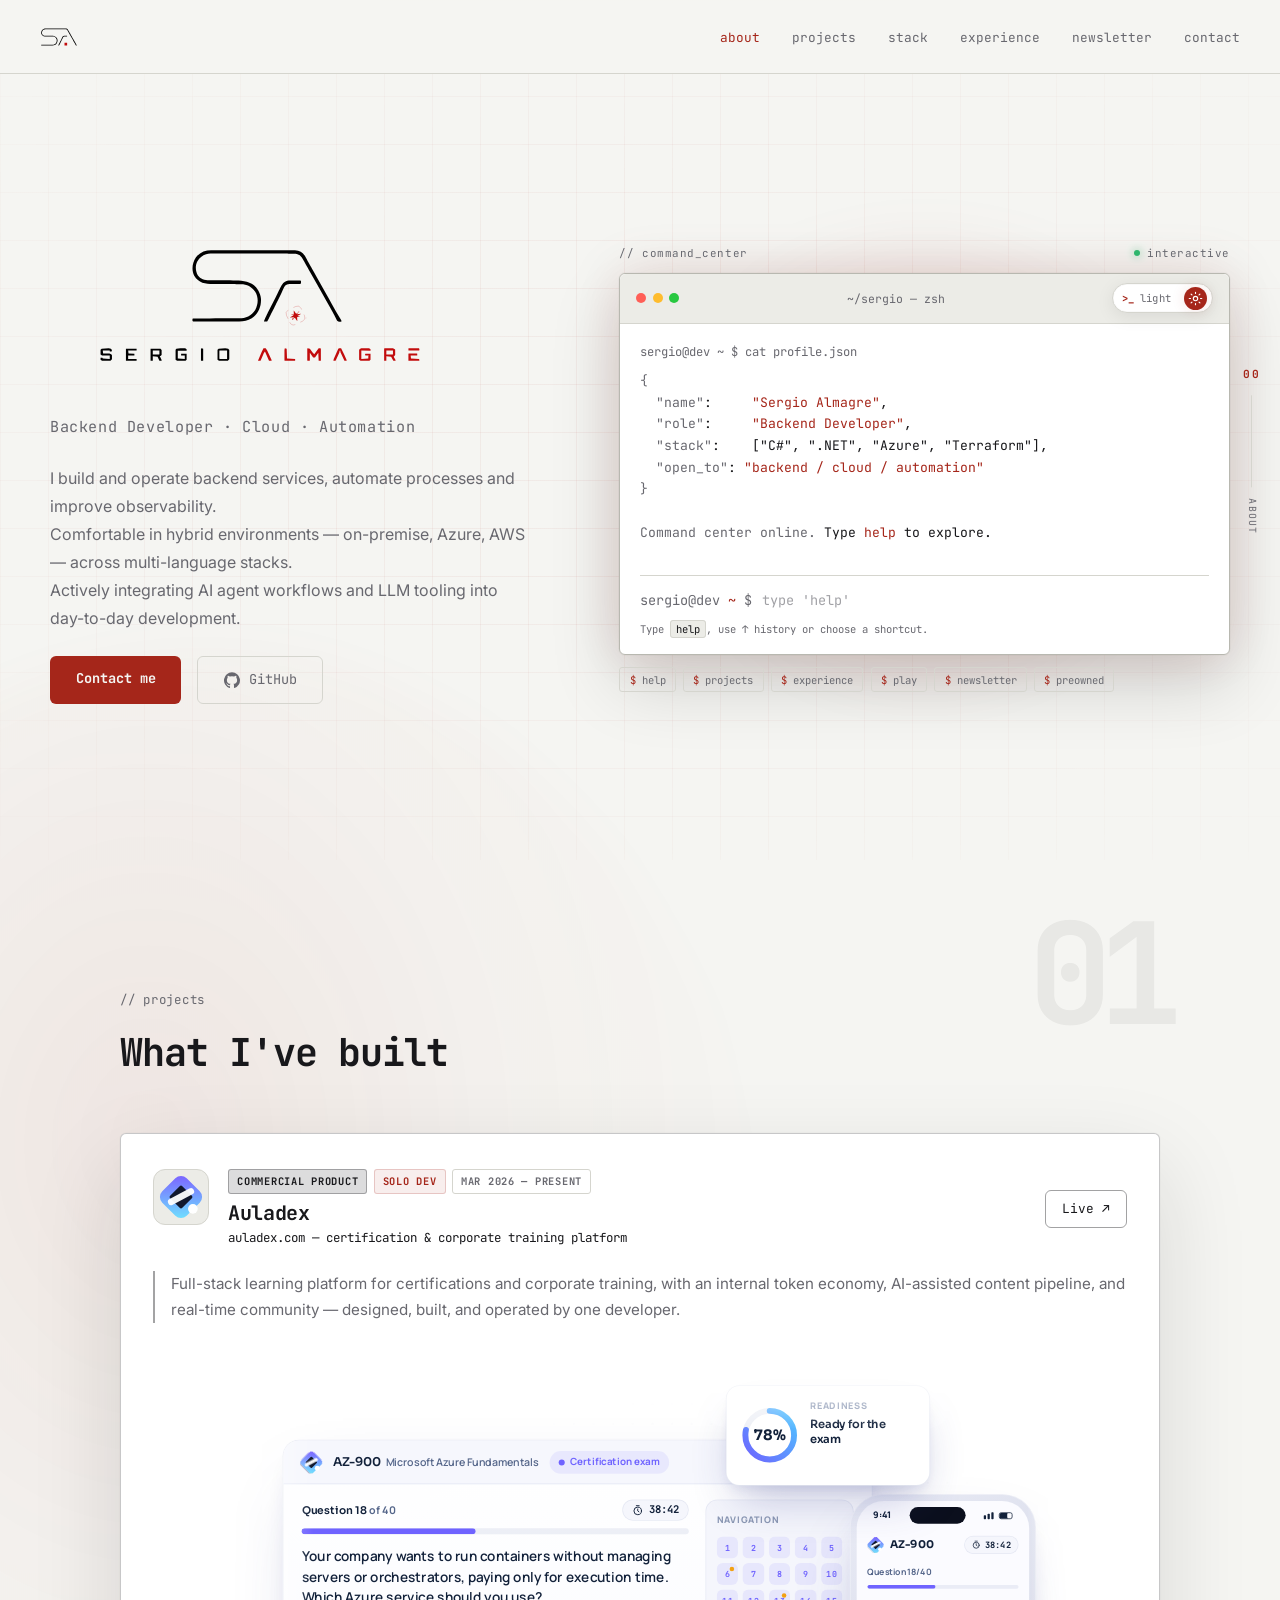
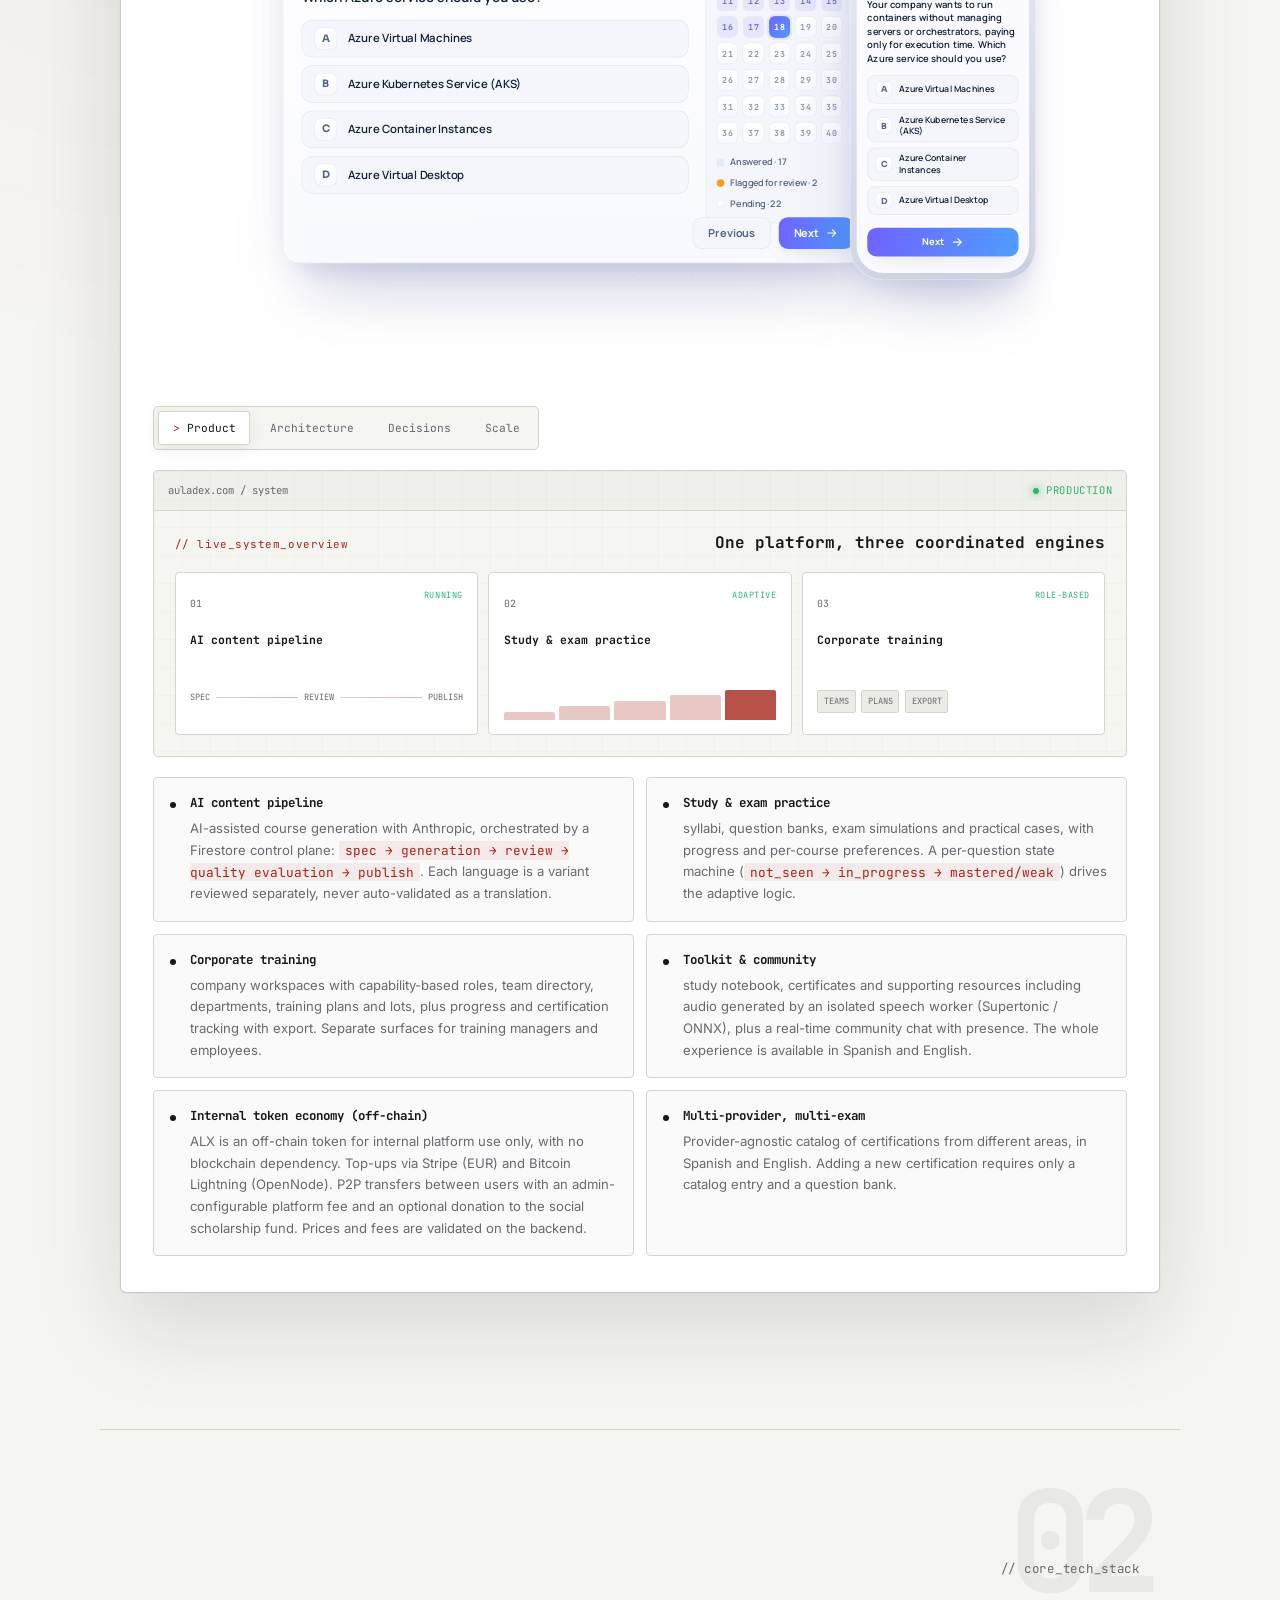
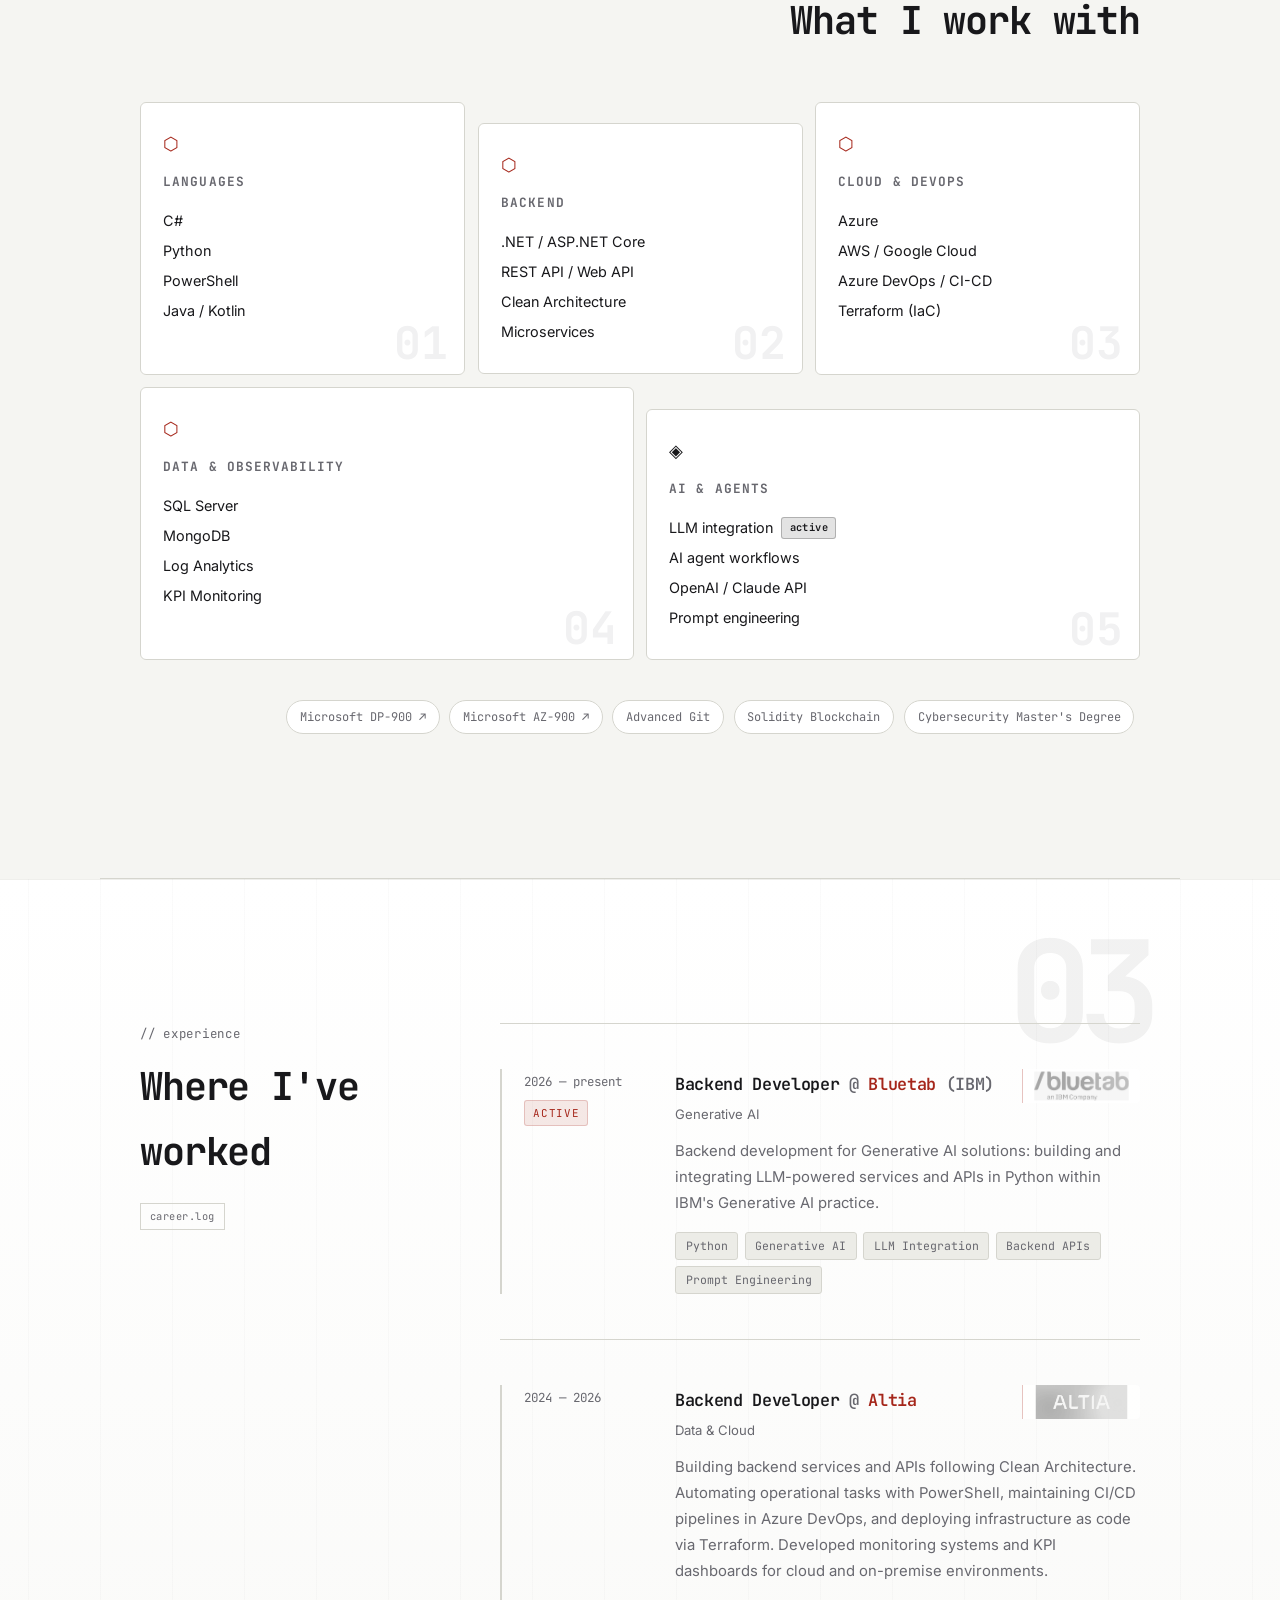
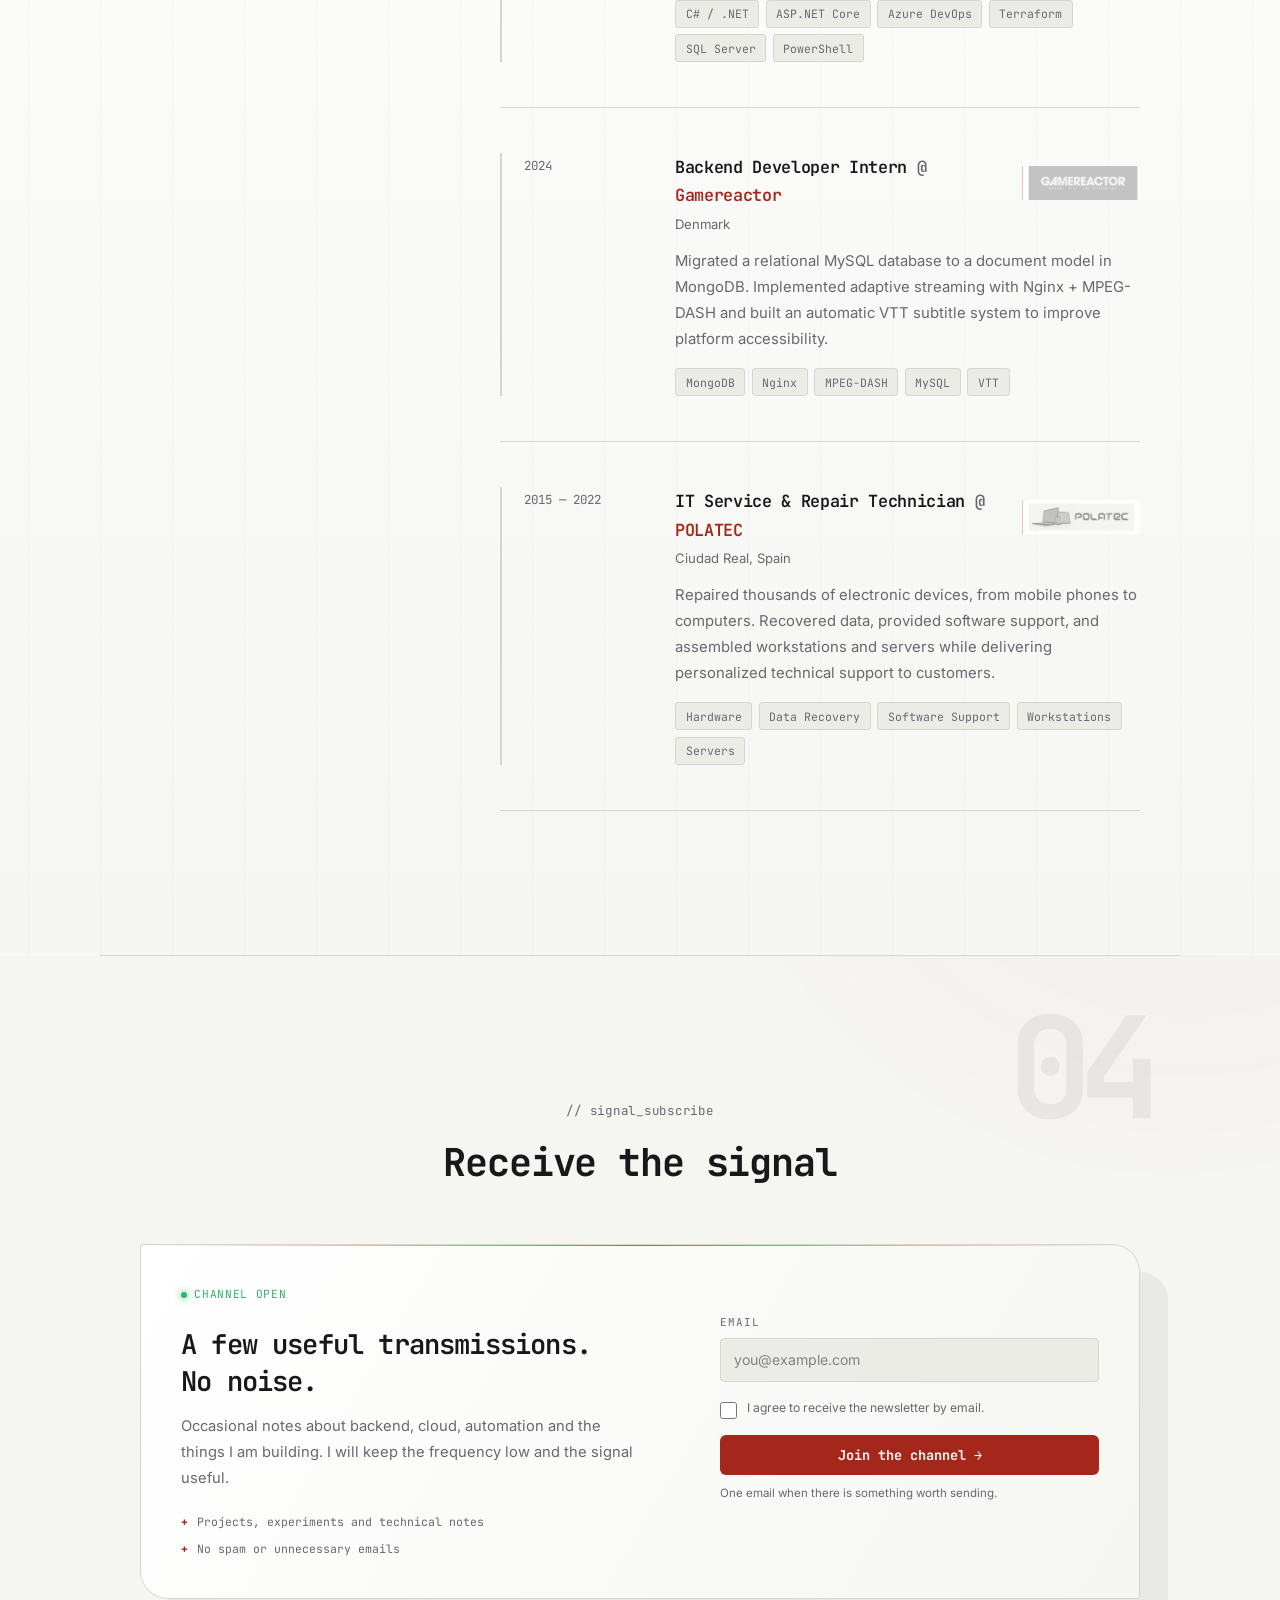
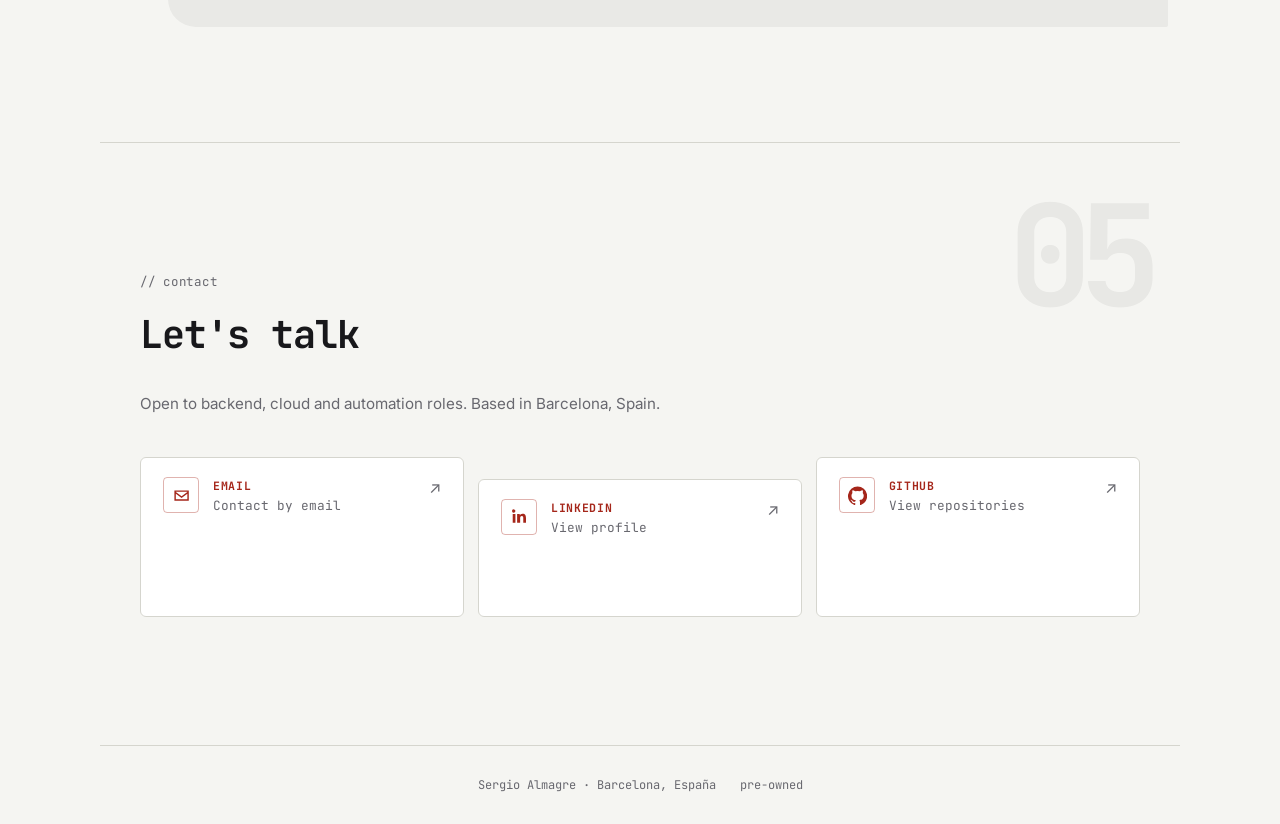
==== commit 2af71b89: "feat(assets): add new tutor image for Clara - Introduced a new image asset for the tutor Clara in WE" ====
--- a/index.html
+++ b/index.html
@@ -31,9 +31,10 @@
   <link rel="preconnect" href="https://fonts.googleapis.com" />
   <link rel="preconnect" href="https://fonts.gstatic.com" crossorigin />
   <link
-    href="https://fonts.googleapis.com/css2?family=JetBrains+Mono:wght@300;400;500;700&family=Inter:wght@300;400;500;600&display=swap"
+    href="https://fonts.googleapis.com/css2?family=JetBrains+Mono:wght@300;400;500;700&family=Inter:wght@300;400;500;600&family=Manrope:wght@500;600;700;800&family=Sora:wght@600;700;800&display=swap"
     rel="stylesheet" />
-  <link rel="stylesheet" href="style.css?v=17" />
+  <link rel="stylesheet" href="style.css?v=18" />
+  <link rel="stylesheet" href="/assets/auladex/showcase.css?v=1" />
   <link id="theme-favicon" rel="icon" type="image/svg+xml" sizes="512x512" href="/assets/brand/favicon.svg?v=2" />
   <script src="/theme.js?v=5"></script>
   <script type="application/ld+json">
@@ -185,22 +186,26 @@
           <div class="project-badges">
             <span class="proj-badge commercial" data-i18n="index.commercialProduct">commercial product</span>
             <span class="proj-badge solo" data-i18n="index.soloDev">solo dev</span>
+            <span class="proj-badge period" data-i18n="index.projectPeriod">Mar 2026 — present</span>
           </div>
           <h3 class="project-name">Auladex</h3>
-          <p class="project-domain" data-i18n="index.multiCertification">auladex.com — multi-certification exam platform</p>
+          <p class="project-domain" data-i18n="index.multiCertification">auladex.com — certification &amp; corporate training platform</p>
         </div>
         <a href="https://www.auladex.com" target="_blank" rel="noopener" class="project-live-btn" data-i18n="index.live">Live &#8599;</a>
       </div>
 
       <p class="project-tagline" data-i18n="index.projectTagline">
-        Full-stack certification platform with a tokenized economy, AI-driven content pipeline, and real-time community
+        Full-stack learning platform for certifications and corporate training, with an internal token economy, AI-assisted content pipeline, and real-time community
         &mdash; designed, built, and operated by one developer.
       </p>
+
+      <div class="auladex-showcase" data-auladex-showcase aria-hidden="true"></div>
 
       <div class="case-study-shell" data-case-study>
         <div class="case-study-tabs" role="tablist" aria-label="Auladex case study" data-i18n-aria-label="index.caseStudyNavigation">
           <button type="button" role="tab" id="case-tab-overview" aria-controls="case-panel-overview" aria-selected="true" data-case-tab="overview" data-i18n="index.caseOverview">Product</button>
           <button type="button" role="tab" id="case-tab-architecture" aria-controls="case-panel-architecture" aria-selected="false" tabindex="-1" data-case-tab="architecture" data-i18n="index.caseArchitecture">Architecture</button>
+          <button type="button" role="tab" id="case-tab-decisions" aria-controls="case-panel-decisions" aria-selected="false" tabindex="-1" data-case-tab="decisions" data-i18n="index.caseDecisions">Decisions</button>
           <button type="button" role="tab" id="case-tab-scale" aria-controls="case-panel-scale" aria-selected="false" tabindex="-1" data-case-tab="scale" data-i18n="index.caseScale">Scale</button>
         </div>
 
@@ -221,19 +226,19 @@
                     <span class="system-module__index">01</span>
                     <span class="system-module__state">RUNNING</span>
                     <h5 data-i18n="index.aiPipeline">AI content pipeline</h5>
-                    <div class="system-module__flow" aria-hidden="true"><span>vote</span><i></i><span>job</span><i></i><span>active</span></div>
+                    <div class="system-module__flow" aria-hidden="true"><span>spec</span><i></i><span>review</span><i></i><span>publish</span></div>
                   </article>
                   <article class="system-module">
                     <span class="system-module__index">02</span>
                     <span class="system-module__state">ADAPTIVE</span>
-                    <h5 data-i18n="index.mastery">Algorithmic mastery per question</h5>
+                    <h5 data-i18n="index.mastery">Study &amp; exam practice</h5>
                     <div class="system-module__levels" aria-hidden="true"><i></i><i></i><i></i><i></i><i></i></div>
                   </article>
                   <article class="system-module">
                     <span class="system-module__index">03</span>
-                    <span class="system-module__state">CONNECTED</span>
-                    <h5 data-i18n="index.tokenEconomy">Tokenized economy (off-chain)</h5>
-                    <div class="system-module__providers" aria-hidden="true"><span>EUR</span><span>BTC</span><span>WEB3</span></div>
+                    <span class="system-module__state">ROLE-BASED</span>
+                    <h5 data-i18n="index.companyTraining">Corporate training</h5>
+                    <div class="system-module__providers" aria-hidden="true"><span>TEAMS</span><span>PLANS</span><span>EXPORT</span></div>
                   </article>
                 </div>
               </div>
@@ -242,11 +247,27 @@
             <div class="project-highlights project-highlights--cards">
               <article class="highlight-item">
                 <span class="highlight-dot"></span>
-                <div><h4 data-i18n="index.aiPipeline">AI content pipeline</h4><p data-i18n="index.aiPipelineText" data-i18n-html="true">Demand-driven course generation via OpenAI in waves of 30 questions, with an automated lifecycle from draft to active.</p></div>
-              </article>
-              <article class="highlight-item">
-                <span class="highlight-dot"></span>
-                <div><h4 data-i18n="index.mastery">Algorithmic mastery per question</h4><p data-i18n="index.masteryText" data-i18n-html="true">A state machine computed from accuracy, consistency and attempt history.</p></div>
+                <div><h4 data-i18n="index.aiPipeline">AI content pipeline</h4><p data-i18n="index.aiPipelineText" data-i18n-html="true">AI-assisted course generation with Anthropic, reviewed and quality-checked before publishing.</p></div>
+              </article>
+              <article class="highlight-item">
+                <span class="highlight-dot"></span>
+                <div><h4 data-i18n="index.mastery">Study &amp; exam practice</h4><p data-i18n="index.masteryText" data-i18n-html="true">Syllabi, question banks and exam simulations with per-question mastery tracking.</p></div>
+              </article>
+              <article class="highlight-item">
+                <span class="highlight-dot"></span>
+                <div><h4 data-i18n="index.companyTraining">Corporate training</h4><p data-i18n="index.companyTrainingText" data-i18n-html="true">Company workspaces with teams, departments, training plans and exportable progress.</p></div>
+              </article>
+              <article class="highlight-item">
+                <span class="highlight-dot"></span>
+                <div><h4 data-i18n="index.studyToolkit">Toolkit &amp; community</h4><p data-i18n="index.studyToolkitText" data-i18n-html="true">Notebook, certificates, audio resources and a real-time community chat, in Spanish and English.</p></div>
+              </article>
+              <article class="highlight-item">
+                <span class="highlight-dot"></span>
+                <div><h4 data-i18n="index.tokenEconomy">Internal token economy (off-chain)</h4><p data-i18n="index.tokenEconomyText" data-i18n-html="true">Off-chain ALX token for internal platform use, with Stripe and Lightning top-ups and P2P transfers.</p></div>
+              </article>
+              <article class="highlight-item">
+                <span class="highlight-dot"></span>
+                <div><h4 data-i18n="index.multiProvider">Multi-provider, multi-exam</h4><p data-i18n="index.multiProviderText" data-i18n-html="true">Provider-agnostic certification catalog and question banks.</p></div>
               </article>
             </div>
           </section>
@@ -254,26 +275,28 @@
           <section class="case-study-panel" id="case-panel-architecture" role="tabpanel" aria-labelledby="case-tab-architecture" data-case-panel="architecture">
             <div class="architecture-map" aria-label="Auladex system architecture" data-i18n-aria-label="index.architectureLabel">
               <div class="architecture-map__flow">
-                <div class="architecture-node"><small>CLIENT</small><strong>React SPA</strong><span>offline-ready</span></div>
+                <div class="architecture-node"><small>CLIENT</small><strong>React SPA</strong><span>lazy views &middot; ES/EN</span></div>
                 <i aria-hidden="true"></i>
-                <div class="architecture-node architecture-node--accent"><small>API</small><strong>Express.js</strong><span>11 domains</span></div>
+                <div class="architecture-node architecture-node--accent"><small>API</small><strong>Express.js</strong><span>permissions &middot; rules</span></div>
                 <i aria-hidden="true"></i>
-                <div class="architecture-node"><small>DATA</small><strong>Firestore</strong><span>RTDB presence</span></div>
+                <div class="architecture-node"><small>DATA</small><strong>Firebase</strong><span>Auth &middot; Firestore &middot; RTDB</span></div>
                 <i aria-hidden="true"></i>
-                <div class="architecture-node"><small>INTELLIGENCE</small><strong>OpenAI</strong><span>content jobs</span></div>
+                <div class="architecture-node"><small>INTELLIGENCE</small><strong>Anthropic</strong><span>content jobs</span></div>
               </div>
               <div class="architecture-map__services">
-                <span>Stripe / EUR</span><span>OpenNode / Lightning</span><span>Polygon / Web3</span><span>GitHub Actions</span>
+                <span>content worker</span><span>speech worker</span><span>render worker</span><span>Stripe / EUR</span><span>OpenNode / Lightning</span><span>Docker Compose</span><span>GitHub Actions / GHCR</span>
               </div>
             </div>
 
             <div class="project-arch">
               <p class="arch-label" data-i18n="index.architecture">// architecture</p>
-              <pre class="arch-code">Browser &#9472;&#9472; React SPA &#9472;&#9472; Express API &#9472;&#9472; Firestore &#9472;&#9472; OpenAI
-    &#9474;           &#9474;             &#9474;             &#9474;
-    &#9474;      localStorage   11 domains    RTDB (chat)
-    &#9474;      (offline)    feature-flagged  presence
-    &#9492;&#9472;&#9472; Stripe / Lightning / Web3 payments</pre>
+              <pre class="arch-code">Browser &#9472;&#9472; React SPA &#9472;&#9472; Express API &#9472;&#9472; Firebase &#9472;&#9472; Anthropic
+                         &#9474;               &#9474;
+                  permissions      Auth &middot; Firestore
+                  idempotency      RTDB &middot; Storage
+                         &#9474;
+                         &#9492;&#9472;&#9472; content &middot; speech &middot; render workers
+                             (independent images)</pre>
             </div>
 
             <article class="highlight-item highlight-item--wide">
@@ -282,34 +305,73 @@
             </article>
 
             <div class="project-stack-row">
-              <span>React 19</span><span>Vite 6</span><span>Node.js 22</span><span>Express.js</span>
-              <span>Firebase / Firestore</span><span>OpenAI API</span><span>Stripe</span>
-              <span>OpenNode (Lightning)</span><span>Web3 / Polygon</span>
-              <span>AWS / Google Cloud</span><span>Ubuntu Server</span><span>PM2</span>
-              <span>GitHub Actions</span><span>Vitest</span><span>Playwright</span>
-            </div>
+              <span>React 19</span><span>Vite 6</span><span>Node.js 22</span><span>Express 4</span>
+              <span>Firebase Auth</span><span>Firestore</span><span>Realtime Database</span><span>Cloud Storage</span>
+              <span>Anthropic API</span><span>Supertonic / ONNX</span><span>FFmpeg</span>
+              <span>Stripe</span><span>OpenNode (Lightning)</span>
+              <span>Docker Compose</span><span>Nginx</span><span>GHCR</span><span>GitHub Actions</span>
+              <span>Vitest</span><span>Supertest</span><span>Playwright</span>
+            </div>
+          </section>
+
+          <section class="case-study-panel" id="case-panel-decisions" role="tabpanel" aria-labelledby="case-tab-decisions" data-case-panel="decisions">
+            <div class="case-challenge">
+              <p class="arch-label" data-i18n="index.challengeLabel">// the_challenge</p>
+              <p class="case-challenge__text" data-i18n="index.challengeText">Coordinate three areas that usually live apart: a usable study experience, reviewable content, and secure operations for individuals and teams.</p>
+            </div>
+
+            <div class="project-highlights project-highlights--cards">
+              <article class="highlight-item">
+                <span class="highlight-dot"></span>
+                <div>
+                  <h4 data-i18n="index.decisionBackend">Business rules live in the backend</h4>
+                  <p data-i18n="index.decisionBackendText" data-i18n-html="true">The API is the single authority for permissions, payments and critical writes.</p>
+                  <p class="decision-result" data-i18n="index.decisionBackendResult">A modified client cannot bypass controls.</p>
+                </div>
+              </article>
+              <article class="highlight-item">
+                <span class="highlight-dot"></span>
+                <div>
+                  <h4 data-i18n="index.decisionContent">Content as a controlled lifecycle</h4>
+                  <p data-i18n="index.decisionContentText" data-i18n-html="true">AI generation is one step in a managed, reviewed flow.</p>
+                  <p class="decision-result" data-i18n="index.decisionContentResult">Nothing AI-generated reaches students unreviewed.</p>
+                </div>
+              </article>
+              <article class="highlight-item">
+                <span class="highlight-dot"></span>
+                <div>
+                  <h4 data-i18n="index.decisionWorkers">Heavy work out of the request path</h4>
+                  <p data-i18n="index.decisionWorkersText" data-i18n-html="true">Content, speech and render run as separate workers with their own images.</p>
+                  <p class="decision-result" data-i18n="index.decisionWorkersResult">A heavy process ships without touching the API.</p>
+                </div>
+              </article>
+              <article class="highlight-item">
+                <span class="highlight-dot"></span>
+                <div>
+                  <h4 data-i18n="index.decisionOps">Operable by one person</h4>
+                  <p data-i18n="index.decisionOpsText" data-i18n-html="true">Health checks, request IDs, rate limits and an infra watchdog.</p>
+                  <p class="decision-result" data-i18n="index.decisionOpsResult">Failures are traced to a request and a service quickly.</p>
+                </div>
+              </article>
+            </div>
+
+            <p class="decision-note" data-i18n="index.decisionsNote">Recorded in 4 architecture decision records · 800+ commits since March 2026</p>
           </section>
 
           <section class="case-study-panel" id="case-panel-scale" role="tabpanel" aria-labelledby="case-tab-scale" data-case-panel="scale">
             <div class="project-metrics">
-              <div class="metric"><span class="metric-value" data-count="255">255</span><span class="metric-label" data-i18n="index.apiHandlers">API route handlers</span></div>
-              <div class="metric"><span class="metric-value" data-count="1825">1,825</span><span class="metric-label" data-i18n="index.automatedTests">automated tests</span></div>
-              <div class="metric"><span class="metric-value" data-count="126">126</span><span class="metric-label" data-i18n="index.automationScripts">automation scripts</span></div>
-              <div class="metric"><span class="metric-value" data-count="60">60</span><span class="metric-label" data-i18n="index.sharedContracts">shared contracts</span></div>
-              <div class="metric"><span class="metric-value" data-count="32">32</span><span class="metric-label" data-i18n="index.lazyViews">lazy-loaded views</span></div>
-              <div class="metric"><span class="metric-value" data-count="308">308</span><span class="metric-label" data-i18n="index.frontendModules">frontend modules</span></div>
-            </div>
-
-            <div class="project-highlights project-highlights--cards">
-              <article class="highlight-item">
-                <span class="highlight-dot"></span>
-                <div><h4 data-i18n="index.tokenEconomy">Tokenized economy (off-chain)</h4><p data-i18n="index.tokenEconomyText" data-i18n-html="true">Multi-path acquisition and P2P transfers with automatic social scholarship donation.</p></div>
-              </article>
-              <article class="highlight-item">
-                <span class="highlight-dot"></span>
-                <div><h4 data-i18n="index.multiProvider">Multi-provider, multi-exam</h4><p data-i18n="index.multiProviderText" data-i18n-html="true">Provider-agnostic certification catalog and question banks.</p></div>
-              </article>
-            </div>
+              <div class="metric"><span class="metric-value" data-count="517">517</span><span class="metric-label" data-i18n="index.apiHandlers">API route handlers</span></div>
+              <div class="metric"><span class="metric-value" data-count="10009">10,009</span><span class="metric-label" data-i18n="index.automatedTests">automated tests</span></div>
+              <div class="metric"><span class="metric-value" data-count="272">272</span><span class="metric-label" data-i18n="index.automationScripts">automation scripts</span></div>
+              <div class="metric"><span class="metric-value" data-count="140">140</span><span class="metric-label" data-i18n="index.sharedContracts">shared contracts</span></div>
+              <div class="metric"><span class="metric-value" data-count="51">51</span><span class="metric-label" data-i18n="index.lazyViews">lazy-loaded views</span></div>
+              <div class="metric"><span class="metric-value" data-count="671">671</span><span class="metric-label" data-i18n="index.frontendModules">frontend modules</span></div>
+            </div>
+
+            <article class="highlight-item highlight-item--wide">
+              <span class="highlight-dot"></span>
+              <div><h4 data-i18n="index.quality">Verifiable quality</h4><p data-i18n="index.qualityText" data-i18n-html="true">Unit, API-integration and browser tests, i18n audits, and per-service images published by CI.</p></div>
+            </article>
           </section>
         </div>
       </div>
@@ -576,6 +638,8 @@
 
   <script src="i18n.js?v=6"></script>
   <script src="main.js?v=11"></script>
+  <script src="/assets/auladex/showcase-markup.js?v=1"></script>
+  <script src="/assets/auladex/showcase.js?v=1"></script>
 </body>
 
 </html>
--- a/style.css
+++ b/style.css
@@ -1662,6 +1662,11 @@
   border: 1px solid rgba(165,38,26,0.2);
 }
 
+.proj-badge.period {
+  color: var(--text-dim);
+  border: 1px solid var(--border);
+}
+
 .project-name {
   font-family: var(--font-mono);
   font-size: 1.25rem;
@@ -2085,6 +2090,47 @@
 .highlight-item p { font-size: 0.82rem; line-height: 1.65; }
 .highlight-item--wide { margin: 0 0 1rem; }
 
+/* Auladex product showcase (assets/auladex/): reserves the stage's aspect
+   ratio before the markup mounts so the card doesn't jump. */
+.auladex-showcase {
+  aspect-ratio: 1137 / 828;
+  margin: 0 auto 1.6rem;
+  max-width: 860px;
+}
+
+.case-challenge {
+  margin-bottom: 1.25rem;
+  padding: 1rem 1.1rem;
+  border: 1px solid var(--border);
+  border-left: 2px solid var(--accent);
+  border-radius: 4px;
+  background: var(--bg);
+}
+
+.case-challenge__text {
+  color: var(--text);
+  font-size: 0.95rem;
+  line-height: 1.7;
+}
+
+.highlight-item p.decision-result {
+  margin-top: 0.55rem;
+  color: var(--text);
+}
+
+.decision-result::before {
+  content: "→ ";
+  color: var(--accent);
+  font-family: var(--font-mono);
+}
+
+.decision-note {
+  margin-top: 1rem;
+  color: var(--text-dim);
+  font-family: var(--font-mono);
+  font-size: 0.7rem;
+}
+
 .architecture-map {
   margin-bottom: 1.25rem;
   padding: 1.1rem;
@@ -2185,7 +2231,7 @@
   .project-tagline { margin-bottom: 1.35rem; }
   .case-study-tabs {
     display: grid;
-    grid-template-columns: repeat(3, minmax(0, 1fr));
+    grid-template-columns: repeat(2, minmax(0, 1fr));
     width: 100%;
   }
   .case-study-tabs button { padding-inline: 0.35rem; font-size: 0.64rem; }
--- a/assets/auladex/showcase.css
+++ b/assets/auladex/showcase.css
@@ -0,0 +1,1984 @@
+/* Generated from the Auladex app (src/components/home/heroShowcase.css). Do not edit by hand.
+   The app's design tokens are scoped to .auladex-showcase so they don't leak into the portfolio. */
+.auladex-showcase {
+  --brand-400: #8f85ff;
+  --brand-500: #6f63ff;
+  --font-body: "Manrope", sans-serif;
+  --font-display: "Sora", sans-serif;
+  --font-mono: "JetBrains Mono", monospace;
+}
+
+/* Escaparate animado del hero (HeroShowcase.jsx). Solo lo usa la home, por eso
+   vive junto al componente y carga con el chunk de PlatformHome.
+   Las medidas en px son del lienzo de diseno (1137x828 escritorio, 640x660
+   movil); .hs-stage se escala entero con --hs-scale.
+   Cada escena expone su paso como data-s1..data-s4 (paso >= N): los estados
+   de abajo se escriben como "a partir del paso N". */
+
+@property --hs-pct {
+  syntax: "<integer>";
+  inherits: true;
+  initial-value: 0;
+}
+
+@property --hs-n {
+  syntax: "<integer>";
+  inherits: true;
+  initial-value: 0;
+}
+
+.hs {
+  --hs-win-bg: linear-gradient(180deg, #ffffff 0%, #f8f9ff 100%);
+  --hs-win-border: rgba(40, 62, 140, 0.11);
+  --hs-win-shadow: 0 50px 100px -30px rgba(52, 60, 140, 0.3), 0 18px 40px -18px rgba(52, 60, 140, 0.2);
+  --hs-float-bg: #ffffff;
+  --hs-float-shadow: 0 30px 60px -18px rgba(52, 60, 140, 0.32), 0 8px 18px -8px rgba(52, 60, 140, 0.16);
+  --hs-bar-bg: rgba(246, 247, 253, 0.9);
+  --hs-panel: #f5f6fc;
+  --hs-panel-solid: #f5f6fc;
+  --hs-panel-border: rgba(40, 62, 140, 0.08);
+  --hs-line: rgba(40, 62, 140, 0.09);
+  --hs-text: #12213a;
+  --hs-muted: #55668a;
+  --hs-dim: #8b98b3;
+  --hs-accent: var(--brand-500);
+  --hs-accent-soft: color-mix(in srgb, var(--brand-500) 10%, transparent);
+  --hs-accent-softer: color-mix(in srgb, var(--brand-500) 6%, transparent);
+  --hs-accent-border: color-mix(in srgb, var(--brand-500) 55%, transparent);
+  --hs-success: #15a34a;
+  --hs-success-soft: rgba(21, 163, 74, 0.09);
+  --hs-success-border: rgba(21, 163, 74, 0.45);
+  --hs-warn: #f2a114;
+  --hs-warn-soft: rgba(242, 161, 20, 0.14);
+  --hs-danger: #e2556b;
+  --hs-track: rgba(40, 62, 140, 0.08);
+  --hs-glow-1: color-mix(in srgb, var(--brand-500) 26%, transparent);
+  --hs-glow-2: rgba(79, 199, 255, 0.2);
+  --hs-grid-dot: rgba(60, 70, 160, 0.16);
+  --hs-phone-frame: linear-gradient(145deg, #e9ebf5, #c9cde0);
+  --hs-phone-screen: #fbfbff;
+  --hs-bubble-bot: #f0f2fa;
+
+  position: relative;
+  width: 100%;
+  overflow: hidden;
+  color: var(--hs-text);
+  font-family: var(--font-body, "Manrope", sans-serif);
+  -webkit-font-smoothing: antialiased;
+  animation: hs-enter 0.8s cubic-bezier(0.2, 0.8, 0.2, 1) both;
+}
+
+:root[data-theme="dark"] .hs,
+[data-theme="dark"] .hs {
+  --hs-win-bg: linear-gradient(180deg, #161f3a 0%, #0f162c 100%);
+  --hs-win-border: rgba(140, 160, 255, 0.15);
+  --hs-win-shadow: 0 50px 110px -30px rgba(0, 0, 0, 0.75);
+  --hs-float-bg: #18203e;
+  --hs-float-shadow: 0 30px 70px -18px rgba(0, 0, 0, 0.8);
+  --hs-bar-bg: rgba(255, 255, 255, 0.025);
+  --hs-panel: rgba(255, 255, 255, 0.035);
+  --hs-panel-solid: #172038;
+  --hs-panel-border: rgba(140, 160, 255, 0.1);
+  --hs-line: rgba(140, 160, 255, 0.1);
+  --hs-text: #e9eefb;
+  --hs-muted: #a3b2d1;
+  --hs-dim: #6f80a6;
+  --hs-accent: var(--brand-400);
+  --hs-accent-soft: color-mix(in srgb, var(--brand-400) 18%, transparent);
+  --hs-accent-softer: color-mix(in srgb, var(--brand-400) 9%, transparent);
+  --hs-accent-border: color-mix(in srgb, var(--brand-400) 70%, transparent);
+  --hs-success: #2fd27a;
+  --hs-success-soft: rgba(47, 210, 122, 0.1);
+  --hs-success-border: rgba(47, 210, 122, 0.5);
+  --hs-warn: #f7b23b;
+  --hs-warn-soft: rgba(247, 178, 59, 0.14);
+  --hs-danger: #f9737b;
+  --hs-track: rgba(255, 255, 255, 0.07);
+  --hs-glow-1: color-mix(in srgb, var(--brand-500) 42%, transparent);
+  --hs-glow-2: rgba(79, 199, 255, 0.2);
+  --hs-grid-dot: rgba(150, 165, 255, 0.16);
+  --hs-phone-frame: linear-gradient(145deg, #2a3358, #141a33);
+  --hs-phone-screen: #10172e;
+  --hs-bubble-bot: rgba(255, 255, 255, 0.06);
+}
+
+.hs-stage {
+  position: absolute;
+  top: 0;
+  left: 0;
+  transform: scale(var(--hs-scale, 1));
+  transform-origin: 0 0;
+}
+
+.hs-stage > *,
+.hs-scene > * {
+  position: absolute;
+}
+
+/* ---------- ambiente ---------- */
+/* Halos de color retirados (2026-10-09): la maqueta se sostiene sin brillos. */
+.hs-glow {
+  display: none;
+}
+
+.hs-glow-1 {
+  background: var(--hs-glow-1);
+}
+
+.hs-glow-2 {
+  background: var(--hs-glow-2);
+}
+
+.hs-dots {
+  inset: 0;
+  background-image: radial-gradient(var(--hs-grid-dot) 1.2px, transparent 1.6px);
+  background-size: 26px 26px;
+  -webkit-mask-image: radial-gradient(ellipse 46% 44% at 58% 50%, #000 0%, rgba(0, 0, 0, 0.5) 45%, transparent 100%);
+  mask-image: radial-gradient(ellipse 46% 44% at 58% 50%, #000 0%, rgba(0, 0, 0, 0.5) 45%, transparent 100%);
+}
+
+/* ---------- escenas: fundido cruzado ---------- */
+.hs-scene {
+  inset: 0;
+  opacity: 0;
+  visibility: hidden;
+  transform: scale(0.985);
+  transition: opacity 0.8s ease, transform 0.8s ease, visibility 0s linear 0.8s;
+}
+
+.hs-scene[data-phase="active"] {
+  opacity: 1;
+  visibility: visible;
+  transform: none;
+  transition: opacity 0.8s ease 0.12s, transform 1s cubic-bezier(0.2, 0.8, 0.2, 1) 0.12s, visibility 0s;
+}
+
+.hs-scene[data-phase="leaving"] {
+  opacity: 0;
+  visibility: visible;
+  transform: scale(1.012);
+  transition: opacity 0.7s ease, transform 0.8s ease, visibility 0s;
+}
+
+/* ---------- piezas comunes ---------- */
+.hs-win {
+  overflow: hidden;
+  border-radius: 22px;
+  background: var(--hs-win-bg);
+  border: 1px solid var(--hs-win-border);
+  box-shadow: var(--hs-win-shadow);
+}
+
+.hs-bar {
+  display: flex;
+  align-items: center;
+  gap: 14px;
+  height: 58px;
+  padding: 0 22px;
+  border-bottom: 1px solid var(--hs-line);
+  background: var(--hs-bar-bg);
+}
+
+.hs-logo {
+  display: block;
+  flex: none;
+  width: 30px;
+  height: 30px;
+  background: url("/assets/auladex/icon.svg") center / contain no-repeat;
+}
+
+.hs-bar-title {
+  font-family: var(--font-display, "Sora", sans-serif);
+  font-size: 16px;
+  font-weight: 600;
+  letter-spacing: -0.01em;
+  white-space: nowrap;
+}
+
+.hs-bar-title small {
+  margin-left: 6px;
+  font-family: var(--font-body, "Manrope", sans-serif);
+  font-size: 14px;
+  font-weight: 600;
+  color: var(--hs-muted);
+}
+
+.hs-chip {
+  display: inline-flex;
+  align-items: center;
+  gap: 7px;
+  height: 30px;
+  padding: 0 12px;
+  border-radius: 999px;
+  font-size: 13px;
+  font-weight: 700;
+  white-space: nowrap;
+  color: var(--hs-accent);
+  background: var(--hs-accent-soft);
+}
+
+.hs-chip-ghost {
+  color: var(--hs-text);
+  background: var(--hs-panel);
+  border: 1px solid var(--hs-panel-border);
+}
+
+.hs-chip-quiet {
+  color: var(--hs-muted);
+}
+
+.hs-chip-quiet .hs-ic {
+  width: 14px;
+  height: 14px;
+}
+
+.hs-chip-success {
+  color: var(--hs-success);
+  background: var(--hs-success-soft);
+}
+
+.hs-dot {
+  flex: none;
+  width: 8px;
+  height: 8px;
+  border-radius: 50%;
+  background: currentColor;
+}
+
+.hs-dot-accent {
+  background: var(--hs-accent);
+}
+
+.hs-ic {
+  flex: none;
+  width: 18px;
+  height: 18px;
+  fill: none;
+  stroke: currentColor;
+  stroke-width: 2;
+  stroke-linecap: round;
+  stroke-linejoin: round;
+}
+
+.hs-eyebrow {
+  font-size: 12px;
+  font-weight: 800;
+  letter-spacing: 0.08em;
+  text-transform: uppercase;
+  color: var(--hs-dim);
+}
+
+.hs-card-title {
+  font-family: var(--font-display, "Sora", sans-serif);
+  font-size: 15px;
+  font-weight: 600;
+  line-height: 1.3;
+}
+
+.hs-track {
+  height: 8px;
+  overflow: hidden;
+  border-radius: 99px;
+  background: var(--hs-track);
+}
+
+.hs-track > i {
+  display: block;
+  height: 100%;
+  border-radius: 99px;
+  background: linear-gradient(90deg, var(--brand-500), var(--brand-500));
+}
+
+.hs-track-warn > i {
+  background: linear-gradient(90deg, #f2a114, #f7c55b);
+}
+
+.hs-btn {
+  display: inline-flex;
+  align-items: center;
+  justify-content: center;
+  gap: 8px;
+  height: 42px;
+  padding: 0 20px;
+  border-radius: 12px;
+  font-size: 14.5px;
+  font-weight: 700;
+  white-space: nowrap;
+}
+
+.hs-btn-primary {
+  color: #fff;
+  background: linear-gradient(100deg, var(--brand-500), #4f9dff);
+  box-shadow: 0 10px 22px -10px rgba(15, 23, 42, 0.12);
+}
+
+.hs-btn-ghost {
+  color: var(--hs-muted);
+  background: var(--hs-panel);
+  border: 1px solid var(--hs-panel-border);
+}
+
+.hs-float {
+  border-radius: 18px;
+  background: var(--hs-float-bg);
+  border: 1px solid var(--hs-win-border);
+  box-shadow: var(--hs-float-shadow);
+}
+
+.hs-win-foot {
+  position: absolute;
+  right: 24px;
+  bottom: 18px;
+  display: flex;
+  gap: 10px;
+}
+
+.hs-avatar {
+  display: block;
+  flex: none;
+  border-radius: 50%;
+  background: url("/assets/auladex/tutor-clara.webp") center 18% / cover no-repeat;
+  box-shadow: 0 0 0 2px var(--hs-phone-screen), 0 0 0 4px color-mix(in srgb, var(--brand-500) 45%, transparent);
+}
+
+.hs-avatar-sm {
+  width: 32px;
+  height: 32px;
+}
+
+/* ---------- telefono ---------- */
+.hs-phone {
+  width: 246px;
+  height: 510px;
+  padding: 9px;
+  border-radius: 44px;
+  background: var(--hs-phone-frame);
+  box-shadow: var(--hs-win-shadow), inset 0 0 0 1px rgba(255, 255, 255, 0.35);
+}
+
+.hs-phone-screen {
+  position: relative;
+  height: 100%;
+  overflow: hidden;
+  padding: 0 14px;
+  border-radius: 36px;
+  background: var(--hs-phone-screen);
+}
+
+.hs-phone-status {
+  display: flex;
+  align-items: center;
+  justify-content: space-between;
+  height: 38px;
+  padding: 0 8px;
+  font-size: 12px;
+  font-weight: 800;
+}
+
+.hs-phone-island {
+  width: 74px;
+  height: 22px;
+  border-radius: 99px;
+  background: #0b0f1d;
+}
+
+.hs-phone-signal {
+  display: flex;
+  align-items: flex-end;
+  gap: 2px;
+}
+
+.hs-phone-signal i {
+  display: block;
+  width: 3px;
+  border-radius: 1px;
+  background: currentColor;
+}
+
+.hs-phone-signal i:nth-child(1) { height: 5px; }
+.hs-phone-signal i:nth-child(2) { height: 7px; }
+.hs-phone-signal i:nth-child(3) { height: 9px; }
+
+.hs-phone-signal b {
+  display: block;
+  width: 18px;
+  height: 9px;
+  margin-left: 5px;
+  border-radius: 3px;
+  border: 1.5px solid currentColor;
+  box-shadow: inset 11px 0 0 -1px currentColor;
+}
+
+.hs-phone-head {
+  display: flex;
+  align-items: center;
+  gap: 8px;
+  height: 40px;
+  font-family: var(--font-display, "Sora", sans-serif);
+  font-size: 14px;
+}
+
+.hs-phone-head .hs-logo {
+  width: 22px;
+  height: 22px;
+}
+
+.hs-phone-head .hs-clock {
+  height: 24px;
+  margin-left: auto;
+  padding: 0 9px;
+  gap: 5px;
+  font-size: 11.5px;
+}
+
+.hs-phone-head .hs-clock .hs-ic {
+  width: 12px;
+  height: 12px;
+}
+
+.hs-phone .hs-track {
+  height: 5px;
+}
+
+.hs-phone-cta {
+  position: absolute;
+  right: 14px;
+  bottom: 22px;
+  left: 14px;
+  height: 38px;
+  padding: 0 12px;
+  font-size: 12.5px;
+  border-radius: 12px;
+}
+
+/* ---------- posiciones: escritorio (1137x828) ---------- */
+.hs-desktop .hs-glow-1 { left: 280px; top: 160px; width: 560px; height: 440px; }
+.hs-desktop .hs-glow-2 { left: 640px; top: 330px; width: 420px; height: 360px; }
+.hs-desktop .hs-main-win { left: 96px; top: 112px; width: 780px; height: 560px; }
+.hs-desktop .hs-phone { left: 846px; top: 184px; }
+.hs-desktop .hs-slot-top { left: 682px; top: 40px; width: 270px; }
+.hs-desktop .hs-slot-bottom { left: 52px; top: 590px; width: 420px; }
+
+/* ---------- posiciones: movil (640x660), solo telefono ---------- */
+.hs-mobile .hs-glow-1 { left: 200px; top: 120px; width: 400px; height: 400px; }
+.hs-mobile .hs-glow-2 { left: 40px; top: 260px; width: 300px; height: 280px; }
+.hs-mobile .hs-dots {
+  -webkit-mask-image: radial-gradient(ellipse 48% 46% at 50% 50%, #000 0%, rgba(0, 0, 0, 0.5) 45%, transparent 100%);
+  mask-image: radial-gradient(ellipse 48% 46% at 50% 50%, #000 0%, rgba(0, 0, 0, 0.5) 45%, transparent 100%);
+}
+/* El telefono se disena a 246x510 y se amplia entero con `scale`, que no
+   choca con el `translate` del flotado. */
+.hs-mobile .hs-phone { left: 318px; top: 30px; scale: 1.1707; transform-origin: 0 0; }
+.hs-mobile .hs-slot-top { left: 40px; top: 150px; width: 296px; }
+.hs-mobile .hs-slot-bottom { left: 40px; top: 360px; width: 296px; }
+
+/* Flotado suave: usa `translate` (no `transform`) para no pisar las
+   transiciones de estado. Solo corre en la escena activa y en pantalla. */
+.hs-floaty {
+  animation: hs-float 7s ease-in-out infinite;
+  animation-play-state: paused;
+}
+
+.hs-slot-top {
+  animation-delay: -2.3s;
+}
+
+.hs-slot-bottom {
+  animation-delay: -4.6s;
+}
+
+.hs[data-animating="true"] .hs-scene[data-phase="active"] .hs-floaty {
+  animation-play-state: running;
+}
+
+@keyframes hs-float {
+  0%, 100% { translate: 0 0; }
+  50% { translate: 0 -6px; }
+}
+
+/* El escenario se monta despues del primer pintado (ver useMountAfterFirstPaint):
+   entra con un fundido para que no aparezca de golpe sobre el marco ya visible. */
+.hs-stage {
+  animation: hs-stage-in 0.5s ease both;
+}
+
+@keyframes hs-stage-in {
+  from { opacity: 0; }
+  to { opacity: 1; }
+}
+
+@keyframes hs-enter {
+  from { opacity: 0; transform: translateY(10px); }
+  to { opacity: 1; transform: none; }
+}
+
+/* ======================= Escena 1 · Simulador ======================= */
+.hs-sim-body {
+  display: grid;
+  grid-template-columns: 1fr 196px;
+  gap: 22px;
+  padding: 20px 24px 0;
+}
+
+.hs-qmeta {
+  display: flex;
+  align-items: center;
+  justify-content: space-between;
+  margin-bottom: 10px;
+  font-size: 14px;
+  font-weight: 700;
+  color: var(--hs-muted);
+}
+
+.hs-qmeta b {
+  font-family: var(--font-display, "Sora", sans-serif);
+  font-weight: 600;
+  color: var(--hs-text);
+}
+
+.hs-clock {
+  height: 28px;
+  font-family: var(--font-mono, "JetBrains Mono", monospace);
+  font-size: 14px;
+  font-variant-numeric: tabular-nums;
+}
+
+.hs-clock .hs-ic {
+  width: 15px;
+  height: 15px;
+}
+
+.hs-sim-progress > i {
+  width: 45%;
+  transition: width 0.7s cubic-bezier(0.2, 0.8, 0.2, 1);
+}
+
+.hs-scene[data-s2="true"] .hs-sim-progress > i {
+  width: 47.5%;
+}
+
+.hs-qtext {
+  margin: 16px 0;
+  font-size: 18px;
+  font-weight: 600;
+  line-height: 1.5;
+  letter-spacing: -0.005em;
+}
+
+.hs-opts {
+  display: grid;
+  grid-template-columns: minmax(0, 1fr);
+  gap: 10px;
+}
+
+.hs-opt {
+  display: flex;
+  align-items: center;
+  gap: 14px;
+  height: 50px;
+  padding: 0 16px;
+  border-radius: 14px;
+  border: 1.5px solid var(--hs-panel-border);
+  background: var(--hs-panel);
+  font-size: 15px;
+  font-weight: 600;
+  transition: opacity 0.5s ease, border-color 0.35s ease, background-color 0.35s ease, transform 0.35s ease;
+}
+
+.hs-opt-key {
+  display: grid;
+  flex: none;
+  place-items: center;
+  width: 30px;
+  height: 30px;
+  border-radius: 9px;
+  font-family: var(--font-display, "Sora", sans-serif);
+  font-size: 13.5px;
+  font-weight: 700;
+  color: var(--hs-muted);
+  background: var(--hs-win-bg);
+  border: 1px solid var(--hs-panel-border);
+  transition: color 0.35s ease, background 0.35s ease;
+}
+
+.hs-opt-tag {
+  display: flex;
+  align-items: center;
+  gap: 6px;
+  margin-left: auto;
+  font-size: 13px;
+  font-weight: 800;
+  color: var(--hs-success);
+  opacity: 0;
+  transform: scale(0.8);
+  transition: opacity 0.4s ease, transform 0.45s cubic-bezier(0.3, 1.6, 0.5, 1);
+}
+
+.hs-opt-tag .hs-ic {
+  width: 16px;
+  height: 16px;
+  stroke-width: 2.6;
+}
+
+.hs-scene[data-s1="true"] .hs-opt-target {
+  border-color: var(--hs-accent-border);
+  background: var(--hs-accent-soft);
+  transform: scale(1.01);
+}
+
+.hs-scene[data-s1="true"] .hs-opt-target .hs-opt-key {
+  color: #fff;
+  background: var(--hs-accent);
+}
+
+.hs-scene[data-s2="true"] .hs-opt-target {
+  border-color: var(--hs-success-border);
+  background: var(--hs-success-soft);
+  transform: none;
+}
+
+.hs-scene[data-s2="true"] .hs-opt-target .hs-opt-key {
+  background: var(--hs-success);
+}
+
+.hs-scene[data-s2="true"] .hs-opt-tag {
+  opacity: 1;
+  transform: none;
+}
+
+.hs-scene[data-s2="true"] .hs-opt:not(.hs-opt-target) {
+  opacity: 0.6;
+}
+
+.hs-nav {
+  align-self: start;
+  padding: 16px 14px 14px;
+  border-radius: 16px;
+  background: var(--hs-panel);
+  border: 1px solid var(--hs-panel-border);
+}
+
+.hs-nav-grid {
+  display: grid;
+  grid-template-columns: repeat(5, 1fr);
+  gap: 6px;
+  margin: 12px 0 14px;
+}
+
+.hs-cell {
+  position: relative;
+  display: grid;
+  place-items: center;
+  height: 29px;
+  border-radius: 8px;
+  font-family: var(--font-mono, "JetBrains Mono", monospace);
+  font-size: 11px;
+  font-weight: 700;
+  color: var(--hs-dim);
+  background: var(--hs-win-bg);
+  border: 1px solid var(--hs-panel-border);
+}
+
+.hs-cell.is-done {
+  color: var(--hs-accent);
+  background: var(--hs-accent-soft);
+  border-color: transparent;
+}
+
+.hs-cell.is-current {
+  color: #fff;
+  background: linear-gradient(135deg, var(--brand-500), #4f9dff);
+  border-color: transparent;
+  box-shadow: 0 0 0 3px var(--hs-accent-soft);
+}
+
+.hs-cell.is-flagged::after {
+  position: absolute;
+  top: 4px;
+  right: 4px;
+  width: 6px;
+  height: 6px;
+  border-radius: 50%;
+  background: var(--hs-warn);
+  content: "";
+}
+
+.hs-legend {
+  display: grid;
+  gap: 7px;
+  font-size: 12px;
+  font-weight: 600;
+  color: var(--hs-muted);
+}
+
+.hs-legend span {
+  display: flex;
+  align-items: center;
+  gap: 8px;
+  white-space: nowrap;
+}
+
+.hs-legend i {
+  display: block;
+  flex: none;
+  width: 10px;
+  height: 10px;
+  border-radius: 3px;
+}
+
+.hs-legend-done {
+  background: var(--hs-accent-soft);
+}
+
+.hs-legend .hs-legend-flag {
+  border-radius: 50%;
+  background: var(--hs-warn);
+}
+
+.hs-legend-pending {
+  background: var(--hs-win-bg);
+  border: 1px solid var(--hs-panel-border);
+}
+
+.hs-phone-meta {
+  margin: 6px 0 7px;
+  font-size: 11.5px;
+  font-weight: 700;
+  color: var(--hs-muted);
+}
+
+.hs-phone-q {
+  margin: 12px 0;
+  font-size: 12.5px;
+  font-weight: 600;
+  line-height: 1.45;
+}
+
+.hs-opts-phone {
+  gap: 7px;
+}
+
+.hs-opts-phone .hs-opt {
+  gap: 9px;
+  height: auto;
+  min-height: 38px;
+  padding: 6px 10px;
+  border-radius: 11px;
+  font-size: 11.5px;
+  line-height: 1.3;
+}
+
+.hs-opts-phone .hs-opt-label {
+  min-width: 0;
+}
+
+.hs-opts-phone .hs-opt-key {
+  width: 22px;
+  height: 22px;
+  border-radius: 7px;
+  font-size: 11px;
+}
+
+.hs-opts-phone .hs-opt-tag .hs-ic {
+  width: 14px;
+  height: 14px;
+}
+
+.hs-readiness {
+  display: flex;
+  align-items: center;
+  gap: 14px;
+  padding: 16px 18px;
+}
+
+.hs-readiness .hs-card-title {
+  margin: 5px 0 7px;
+}
+
+.hs-ring {
+  position: relative;
+  flex: none;
+  width: 78px;
+  height: 78px;
+}
+
+.hs-ring svg {
+  width: 100%;
+  height: 100%;
+  transform: rotate(-90deg);
+}
+
+.hs-ring circle {
+  fill: none;
+  stroke-width: 8;
+}
+
+.hs-ring-track {
+  stroke: var(--hs-track);
+}
+
+.hs-ring-value,
+.hs-ring-label {
+  --hs-pct: 78;
+  transition: --hs-pct 1.1s cubic-bezier(0.2, 0.8, 0.2, 1);
+}
+
+.hs-ring-value {
+  stroke: url(#hs-ring-gradient);
+  stroke-linecap: round;
+  stroke-dasharray: 207.35;
+  stroke-dashoffset: calc(207.35px * (100 - var(--hs-pct)) / 100);
+}
+
+.hs-ring-label {
+  position: absolute;
+  inset: 0;
+  display: grid;
+  place-items: center;
+  font-family: var(--font-display, "Sora", sans-serif);
+  font-size: 19px;
+  font-weight: 700;
+  counter-reset: hs-pct var(--hs-pct);
+}
+
+.hs-ring-label::after {
+  content: counter(hs-pct) "%";
+}
+
+.hs-scene[data-s4="true"] .hs-ring-value,
+.hs-scene[data-s4="true"] .hs-ring-label {
+  --hs-pct: 82;
+}
+
+.hs-readiness-delta {
+  height: 24px;
+  padding: 0 9px;
+  font-size: 12px;
+  opacity: 0;
+  transform: translateY(4px);
+  transition: opacity 0.45s ease 0.35s, transform 0.45s ease 0.35s;
+}
+
+.hs-scene[data-s4="true"] .hs-readiness-delta {
+  opacity: 1;
+  transform: none;
+}
+
+.hs-why {
+  padding: 16px 18px 17px;
+  opacity: 0;
+  transform: translateY(18px) scale(0.98);
+  transition: opacity 0.55s ease, transform 0.65s cubic-bezier(0.2, 0.8, 0.2, 1);
+}
+
+.hs-scene[data-s3="true"] .hs-why {
+  opacity: 1;
+  transform: none;
+}
+
+.hs-why-title {
+  display: flex;
+  align-items: center;
+  gap: 9px;
+  font-size: 14px;
+  font-weight: 800;
+  color: var(--hs-success);
+}
+
+.hs-why-body {
+  margin: 8px 0 11px;
+  font-size: 13.5px;
+  font-weight: 500;
+  line-height: 1.55;
+  color: var(--hs-muted);
+}
+
+.hs-why-body strong {
+  font-weight: 700;
+  color: var(--hs-text);
+}
+
+.hs-why-idea {
+  height: 26px;
+  font-size: 12px;
+}
+
+.hs-why-idea .hs-ic {
+  width: 14px;
+  height: 14px;
+}
+
+.hs-mobile .hs-why-title {
+  margin-bottom: 10px;
+}
+
+/* =================== Escena 2 · Progreso y plan =================== */
+.hs-tiles {
+  display: grid;
+  grid-template-columns: repeat(4, 1fr);
+  gap: 12px;
+  padding: 20px 22px 0;
+}
+
+.hs-tile {
+  padding: 14px 15px;
+  border-radius: 16px;
+  background: var(--hs-panel);
+  border: 1px solid var(--hs-panel-border);
+}
+
+.hs-tile-k {
+  font-size: 12px;
+  font-weight: 700;
+  color: var(--hs-muted);
+  white-space: nowrap;
+}
+
+.hs-tile-v {
+  margin: 7px 0 3px;
+  font-family: var(--font-display, "Sora", sans-serif);
+  font-size: 27px;
+  font-weight: 700;
+  letter-spacing: -0.02em;
+  font-variant-numeric: tabular-nums;
+}
+
+.hs-tile-v small {
+  margin-left: 2px;
+  font-size: 14px;
+  font-weight: 600;
+  color: var(--hs-dim);
+}
+
+.hs-tile-d {
+  font-size: 12px;
+  font-weight: 700;
+  color: var(--hs-success);
+}
+
+.hs-tile-d-muted {
+  color: var(--hs-dim);
+}
+
+.hs-count-score {
+  --hs-n: 766;
+  counter-reset: hs-n var(--hs-n);
+  transition: --hs-n 1.4s cubic-bezier(0.2, 0.8, 0.2, 1) 0.2s;
+}
+
+.hs-count-score::after {
+  content: counter(hs-n);
+}
+
+.hs-scene[data-s1="true"] .hs-count-score {
+  --hs-n: 812;
+}
+
+.hs-stats-grid {
+  display: grid;
+  grid-template-columns: 1.5fr 1fr;
+  gap: 12px;
+  padding: 12px 22px 0;
+}
+
+.hs-card {
+  height: 340px;
+  padding: 15px 17px;
+  border-radius: 16px;
+  background: var(--hs-panel);
+  border: 1px solid var(--hs-panel-border);
+}
+
+.hs-card h4 {
+  display: flex;
+  align-items: center;
+  justify-content: space-between;
+  margin: 0;
+  font-family: var(--font-display, "Sora", sans-serif);
+  font-size: 15px;
+  font-weight: 600;
+}
+
+.hs-card h4 span {
+  font-family: var(--font-body, "Manrope", sans-serif);
+  font-size: 12px;
+  font-weight: 700;
+  color: var(--hs-dim);
+}
+
+.hs-curve {
+  display: block;
+  width: 100%;
+  overflow: visible;
+}
+
+.hs-card .hs-curve {
+  height: auto;
+  margin-top: 26px;
+}
+
+.hs-curve-axis text,
+.hs-curve-x text {
+  font-family: var(--font-mono, "JetBrains Mono", monospace);
+  font-size: 11px;
+  fill: var(--hs-dim);
+}
+
+.hs-curve-x text {
+  font-family: var(--font-body, "Manrope", sans-serif);
+  font-weight: 700;
+  text-anchor: middle;
+}
+
+.hs-curve-grid line {
+  stroke: var(--hs-line);
+  stroke-width: 1;
+}
+
+.hs-curve-pass {
+  stroke: var(--hs-success);
+  stroke-width: 1.6;
+  stroke-dasharray: 5 5;
+  opacity: 0.85;
+}
+
+.hs-curve-pass-label rect {
+  fill: var(--hs-panel-solid);
+}
+
+.hs-curve-pass-label text {
+  font-size: 11.5px;
+  font-weight: 800;
+  fill: var(--hs-success);
+  text-anchor: middle;
+}
+
+.hs-curve-line {
+  fill: none;
+  stroke-width: 3.2;
+  stroke-linecap: round;
+  stroke-linejoin: round;
+  stroke-dasharray: 1;
+  stroke-dashoffset: 1;
+  transition: stroke-dashoffset 1.5s cubic-bezier(0.45, 0, 0.2, 1);
+}
+
+.hs-curve-area {
+  opacity: 0;
+  transition: opacity 0.8s ease 0.7s;
+}
+
+.hs-curve-last {
+  opacity: 0;
+  transform: scale(0.6);
+  transform-box: fill-box;
+  transform-origin: 85% 85%;
+  transition: opacity 0.4s ease 1.35s, transform 0.5s cubic-bezier(0.3, 1.5, 0.5, 1) 1.35s;
+}
+
+.hs-curve-last rect {
+  fill: var(--hs-accent);
+}
+
+.hs-curve-last text {
+  font-family: var(--font-display, "Sora", sans-serif);
+  font-size: 13px;
+  font-weight: 700;
+  fill: #fff;
+  text-anchor: middle;
+}
+
+.hs-curve-halo {
+  fill: var(--hs-accent);
+  opacity: 0.18;
+}
+
+.hs-curve-dot {
+  fill: #fff;
+  stroke: #4fc7ff;
+  stroke-width: 3;
+}
+
+.hs-scene[data-s1="true"] .hs-curve-line {
+  stroke-dashoffset: 0;
+}
+
+.hs-scene[data-s1="true"] .hs-curve-area,
+.hs-scene[data-s1="true"] .hs-curve-last {
+  opacity: 1;
+  transform: none;
+}
+
+.hs-domains {
+  display: grid;
+  gap: 14px;
+  margin-top: 18px;
+}
+
+.hs-domain {
+  display: grid;
+  gap: 7px;
+}
+
+.hs-domain > div:first-child {
+  display: flex;
+  justify-content: space-between;
+  font-size: 13px;
+  font-weight: 600;
+  color: var(--hs-muted);
+}
+
+.hs-domain b {
+  font-family: var(--font-mono, "JetBrains Mono", monospace);
+  font-size: 12.5px;
+  color: var(--hs-text);
+}
+
+.hs-scene-progress .hs-domain .hs-track > i,
+.hs-week-day i {
+  transition: width 1s cubic-bezier(0.2, 0.8, 0.2, 1) var(--hs-delay, 0s), height 0.9s cubic-bezier(0.2, 0.8, 0.2, 1) var(--hs-delay, 0s);
+}
+
+.hs-scene-progress .hs-domain .hs-track > i {
+  width: 0;
+}
+
+.hs-scene-progress[data-s1="true"] .hs-domain .hs-track > i {
+  width: var(--hs-bar);
+}
+
+.hs-plan-head {
+  display: flex;
+  align-items: center;
+  justify-content: space-between;
+  margin: 8px 0 4px;
+  font-family: var(--font-display, "Sora", sans-serif);
+  font-size: 13.5px;
+  font-weight: 600;
+}
+
+.hs-plan-count {
+  display: inline-grid;
+  height: 22px;
+  padding: 0 9px;
+  font-size: 11px;
+}
+
+.hs-plan-count > span {
+  grid-area: 1 / 1;
+  align-self: center;
+  transition: opacity 0.35s ease, transform 0.35s ease;
+}
+
+.hs-swap-b {
+  opacity: 0;
+  transform: translateY(6px);
+}
+
+.hs-scene[data-s2="true"] .hs-swap-a {
+  opacity: 0;
+  transform: translateY(-6px);
+}
+
+.hs-scene[data-s2="true"] .hs-swap-b {
+  opacity: 1;
+  transform: none;
+}
+
+.hs-tasks {
+  display: grid;
+  grid-template-columns: minmax(0, 1fr);
+}
+
+.hs-task {
+  display: flex;
+  align-items: center;
+  gap: 10px;
+  padding: 9px 0;
+  border-top: 1px solid var(--hs-line);
+  font-size: 12px;
+  font-weight: 700;
+  line-height: 1.3;
+}
+
+.hs-task:first-child {
+  border-top: 0;
+}
+
+.hs-task > div {
+  flex: 1;
+  min-width: 0;
+  white-space: nowrap;
+}
+
+.hs-task > div,
+.hs-task small {
+  overflow: hidden;
+  text-overflow: ellipsis;
+}
+
+.hs-task small {
+  display: block;
+  margin-top: 2px;
+  font-size: 10.5px;
+  font-weight: 600;
+  color: var(--hs-dim);
+}
+
+.hs-task-check {
+  display: grid;
+  flex: none;
+  place-items: center;
+  width: 22px;
+  height: 22px;
+  border-radius: 7px;
+  color: #fff;
+  border: 1.5px solid var(--hs-panel-border);
+  background: var(--hs-panel);
+  transition: background-color 0.3s ease, border-color 0.3s ease;
+}
+
+.hs-task-check .hs-ic {
+  width: 13px;
+  height: 13px;
+  stroke-width: 3;
+  opacity: 0;
+  transform: scale(0.5);
+  transition: opacity 0.3s ease, transform 0.4s cubic-bezier(0.3, 1.6, 0.5, 1);
+}
+
+.hs-task.is-done .hs-task-check,
+.hs-scene[data-s2="true"] .hs-task.is-checks .hs-task-check {
+  border-color: transparent;
+  background: var(--hs-success);
+}
+
+.hs-task.is-done .hs-task-check .hs-ic,
+.hs-scene[data-s2="true"] .hs-task.is-checks .hs-task-check .hs-ic {
+  opacity: 1;
+  transform: none;
+}
+
+.hs-task.is-done > div,
+.hs-scene[data-s2="true"] .hs-task.is-checks > div {
+  color: var(--hs-muted);
+}
+
+.hs-task > div {
+  transition: color 0.3s ease;
+}
+
+.hs-task-time {
+  flex: none;
+  margin-left: auto;
+  font-family: var(--font-mono, "JetBrains Mono", monospace);
+  font-size: 10.5px;
+  color: var(--hs-muted);
+  white-space: nowrap;
+}
+
+.hs-week {
+  margin-top: 10px;
+  padding: 12px 12px 8px;
+  border-radius: 14px;
+  background: var(--hs-panel);
+  border: 1px solid var(--hs-panel-border);
+}
+
+.hs-week .hs-eyebrow {
+  font-size: 10px;
+}
+
+.hs-week-bars {
+  display: grid;
+  grid-template-columns: repeat(7, 1fr);
+  gap: 7px;
+  height: 66px;
+  margin-top: 8px;
+}
+
+.hs-week-day {
+  display: flex;
+  flex-direction: column;
+  align-items: center;
+  justify-content: flex-end;
+  gap: 5px;
+}
+
+.hs-week-day i {
+  display: block;
+  width: 100%;
+  height: 0;
+  max-height: 46px;
+  border-radius: 5px;
+  background: var(--hs-accent-soft);
+}
+
+.hs-week-day.is-today i {
+  background: linear-gradient(180deg, var(--brand-500), var(--brand-500));
+}
+
+.hs-scene[data-s1="true"] .hs-week-day i {
+  height: calc(46px * var(--hs-bar-num, 1));
+}
+
+.hs-week-day em {
+  font-size: 9.5px;
+  font-style: normal;
+  font-weight: 800;
+  color: var(--hs-dim);
+}
+
+.hs-week-day.is-today em {
+  color: var(--hs-accent);
+}
+
+.hs-recommend {
+  padding: 15px 17px;
+  opacity: 0;
+  transform: translateY(-12px) scale(0.98);
+  transition: opacity 0.55s ease, transform 0.65s cubic-bezier(0.2, 0.8, 0.2, 1);
+}
+
+.hs-scene[data-s3="true"] .hs-recommend {
+  opacity: 1;
+  transform: none;
+}
+
+.hs-recommend-head {
+  display: flex;
+  align-items: center;
+  gap: 10px;
+}
+
+.hs-recommend-head .hs-card-title {
+  font-size: 14px;
+}
+
+.hs-recommend-icon {
+  display: grid;
+  flex: none;
+  place-items: center;
+  width: 32px;
+  height: 32px;
+  border-radius: 10px;
+  color: var(--hs-warn);
+  background: var(--hs-warn-soft);
+}
+
+.hs-recommend p {
+  margin: 9px 0 0;
+  font-size: 12.5px;
+  font-weight: 500;
+  line-height: 1.5;
+  color: var(--hs-muted);
+}
+
+.hs-best {
+  display: flex;
+  align-items: center;
+  gap: 14px;
+  padding: 15px 18px;
+  opacity: 0;
+  transform: translateY(16px) scale(0.98);
+  transition: opacity 0.55s ease 0.3s, transform 0.65s cubic-bezier(0.2, 0.8, 0.2, 1) 0.3s;
+}
+
+.hs-desktop .hs-best {
+  width: 330px;
+}
+
+.hs-scene[data-s3="true"] .hs-best {
+  opacity: 1;
+  transform: none;
+}
+
+.hs-best-icon {
+  display: grid;
+  flex: none;
+  place-items: center;
+  width: 44px;
+  height: 44px;
+  border-radius: 14px;
+  color: #fff;
+  background: linear-gradient(135deg, var(--brand-500), var(--brand-500));
+  box-shadow: 0 10px 20px -10px rgba(15, 23, 42, 0.12);
+}
+
+.hs-best-body {
+  margin-top: 3px;
+  font-family: var(--font-mono, "JetBrains Mono", monospace);
+  font-size: 12.5px;
+  font-weight: 700;
+  color: var(--hs-muted);
+}
+
+.hs-curve-card {
+  padding: 15px 16px 10px;
+}
+
+.hs-curve-card .hs-curve {
+  height: 150px;
+  margin-top: 6px;
+}
+
+/* ================= Escena 3 · Temario + tutora virtual ================= */
+.hs-bar-progress {
+  display: flex;
+  align-items: center;
+  gap: 10px;
+  margin-left: auto;
+  font-size: 13px;
+  font-weight: 700;
+  color: var(--hs-muted);
+  white-space: nowrap;
+}
+
+.hs-bar-progress .hs-track {
+  width: 110px;
+}
+
+.hs-bar-progress b {
+  font-family: var(--font-mono, "JetBrains Mono", monospace);
+  color: var(--hs-text);
+}
+
+.hs-syllabus-progress {
+  width: 62%;
+  transition: width 0.9s cubic-bezier(0.2, 0.8, 0.2, 1);
+}
+
+.hs-count-syllabus {
+  --hs-n: 62;
+  counter-reset: hs-n var(--hs-n);
+  transition: --hs-n 0.9s ease;
+}
+
+.hs-count-syllabus::after {
+  content: counter(hs-n) "%";
+}
+
+.hs-scene[data-s4="true"] .hs-syllabus-progress {
+  width: 64%;
+}
+
+.hs-scene[data-s4="true"] .hs-count-syllabus {
+  --hs-n: 64;
+}
+
+.hs-lesson-body {
+  display: grid;
+  grid-template-columns: 236px 1fr;
+  height: calc(100% - 58px);
+}
+
+.hs-side {
+  padding: 20px 14px;
+  border-right: 1px solid var(--hs-line);
+  background: var(--hs-bar-bg);
+}
+
+.hs-side .hs-eyebrow {
+  margin: 0 4px;
+}
+
+.hs-side-title {
+  margin: 6px 4px 14px;
+  font-family: var(--font-display, "Sora", sans-serif);
+  font-size: 14px;
+  font-weight: 600;
+}
+
+.hs-les {
+  display: flex;
+  align-items: center;
+  gap: 9px;
+  padding: 9px;
+  border-radius: 11px;
+  font-size: 13px;
+  font-weight: 600;
+  color: var(--hs-muted);
+  white-space: nowrap;
+}
+
+.hs-les-state {
+  display: grid;
+  flex: none;
+  place-items: center;
+  width: 20px;
+  height: 20px;
+  border-radius: 50%;
+  color: #fff;
+  border: 1.5px solid var(--hs-panel-border);
+}
+
+.hs-les-state .hs-ic {
+  width: 11px;
+  height: 11px;
+  stroke-width: 3.2;
+  opacity: 0;
+}
+
+.hs-les.is-done .hs-les-state {
+  border-color: transparent;
+  background: var(--hs-success);
+}
+
+.hs-les.is-done .hs-les-state .hs-ic {
+  opacity: 1;
+}
+
+.hs-les.is-current {
+  color: var(--hs-text);
+  background: var(--hs-accent-soft);
+}
+
+.hs-les.is-current .hs-les-state {
+  border: 2px solid var(--hs-accent);
+}
+
+.hs-les.is-current .hs-les-state::after {
+  width: 7px;
+  height: 7px;
+  border-radius: 50%;
+  background: var(--hs-accent);
+  content: "";
+}
+
+.hs-les.is-current .hs-les-state .hs-ic {
+  display: none;
+}
+
+.hs-les-number {
+  flex: none;
+  width: 24px;
+  font-family: var(--font-mono, "JetBrains Mono", monospace);
+  font-size: 11px;
+  color: var(--hs-dim);
+}
+
+.hs-lesson {
+  padding: 24px 28px;
+}
+
+.hs-lesson-chips {
+  display: flex;
+  gap: 8px;
+}
+
+.hs-lesson h2 {
+  margin: 14px 0 10px;
+  font-family: var(--font-display, "Sora", sans-serif);
+  font-size: 28px;
+  font-weight: 700;
+  letter-spacing: -0.025em;
+  color: var(--hs-text);
+}
+
+.hs-lesson p {
+  max-width: 480px;
+  margin: 0;
+  font-size: 14.5px;
+  font-weight: 500;
+  line-height: 1.6;
+  color: var(--hs-muted);
+}
+
+.hs-lesson p strong {
+  font-weight: 700;
+  color: var(--hs-text);
+}
+
+.hs-tree {
+  width: 270px;
+  margin-top: 20px;
+}
+
+.hs-node {
+  display: flex;
+  align-items: center;
+  gap: 11px;
+  height: 42px;
+  padding: 0 13px;
+  border-radius: 12px;
+  font-size: 13.5px;
+  font-weight: 700;
+  background: var(--hs-panel);
+  border: 1.5px solid var(--hs-panel-border);
+  transition: border-color 0.45s ease, background-color 0.45s ease, box-shadow 0.45s ease;
+}
+
+.hs-node-icon {
+  display: grid;
+  flex: none;
+  place-items: center;
+  width: 26px;
+  height: 26px;
+  border-radius: 8px;
+  color: var(--hs-accent);
+  background: var(--hs-accent-soft);
+}
+
+.hs-node-icon .hs-ic {
+  width: 15px;
+  height: 15px;
+}
+
+.hs-scene[data-s3="true"] .hs-node-hl {
+  border-color: var(--hs-accent);
+  background: var(--hs-accent-softer);
+  box-shadow: 0 0 0 4px var(--hs-accent-softer);
+}
+
+.hs-node-link {
+  height: 14px;
+  margin-left: 26px;
+  border-left: 2px dashed var(--hs-panel-border);
+}
+
+.hs-leaves {
+  display: flex;
+  gap: 8px;
+  margin-left: 40px;
+}
+
+.hs-leaf {
+  display: flex;
+  align-items: center;
+  gap: 7px;
+  height: 32px;
+  padding: 0 11px;
+  border-radius: 10px;
+  font-size: 12px;
+  font-weight: 700;
+  color: var(--hs-muted);
+  background: var(--hs-panel);
+  border: 1px solid var(--hs-panel-border);
+}
+
+.hs-leaf i {
+  display: block;
+  width: 8px;
+  height: 8px;
+  border-radius: 2px;
+}
+
+.hs-leaf-vm { background: #4f9dff; }
+.hs-leaf-storage { background: var(--brand-500); }
+.hs-leaf-sql { background: #2fc6a0; }
+
+.hs-chat-head {
+  display: flex;
+  align-items: center;
+  gap: 9px;
+  height: 50px;
+  margin: 0 -14px;
+  padding: 0 14px;
+  border-bottom: 1px solid var(--hs-line);
+}
+
+.hs-chat-head > .hs-ic {
+  width: 16px;
+  height: 16px;
+  color: var(--hs-muted);
+}
+
+.hs-chat-head strong {
+  display: block;
+  font-family: var(--font-display, "Sora", sans-serif);
+  font-size: 13.5px;
+  font-weight: 600;
+}
+
+.hs-chat-head small {
+  display: flex;
+  align-items: center;
+  gap: 5px;
+  font-size: 10.5px;
+  font-weight: 700;
+  color: var(--hs-success);
+}
+
+.hs-chat-head small .hs-dot {
+  width: 6px;
+  height: 6px;
+}
+
+.hs-chat {
+  display: grid;
+  gap: 10px;
+  padding-top: 14px;
+}
+
+.hs-msg {
+  padding: 9px 12px;
+  border-radius: 15px;
+  font-size: 11.5px;
+  line-height: 1.5;
+}
+
+.hs-msg-user {
+  margin-left: 28px;
+  font-weight: 600;
+  color: #fff;
+  background: linear-gradient(135deg, var(--brand-500), #4f86ff);
+  border-bottom-right-radius: 5px;
+  opacity: 0;
+  transform: translateY(10px);
+  transition: opacity 0.45s ease, transform 0.5s cubic-bezier(0.2, 0.8, 0.2, 1);
+}
+
+.hs-chat-reply {
+  display: grid;
+}
+
+.hs-chat-reply > * {
+  grid-area: 1 / 1;
+}
+
+.hs-msg-bot {
+  margin-right: 14px;
+  font-weight: 500;
+  color: var(--hs-text);
+  background: var(--hs-bubble-bot);
+  border-bottom-left-radius: 5px;
+  opacity: 0;
+  transform: translateY(10px);
+  transition: opacity 0.5s ease, transform 0.55s cubic-bezier(0.2, 0.8, 0.2, 1);
+}
+
+.hs-msg-bot strong {
+  font-weight: 800;
+}
+
+.hs-typing {
+  display: inline-flex;
+  align-self: start;
+  justify-self: start;
+  gap: 4px;
+  padding: 11px 13px;
+  border-radius: 15px;
+  border-bottom-left-radius: 5px;
+  background: var(--hs-bubble-bot);
+  opacity: 0;
+  transition: opacity 0.3s ease;
+}
+
+.hs-typing i {
+  display: block;
+  width: 6px;
+  height: 6px;
+  border-radius: 50%;
+  background: var(--hs-dim);
+  animation: hs-typing 1s ease-in-out infinite;
+}
+
+.hs-typing i:nth-child(2) { animation-delay: 0.15s; }
+.hs-typing i:nth-child(3) { animation-delay: 0.3s; }
+
+@keyframes hs-typing {
+  0%, 60%, 100% { transform: translateY(0); opacity: 0.5; }
+  30% { transform: translateY(-3px); opacity: 1; }
+}
+
+.hs-scene[data-s1="true"] .hs-msg-user {
+  opacity: 1;
+  transform: none;
+}
+
+.hs-scene[data-s2="true"] .hs-typing {
+  opacity: 1;
+}
+
+/* Animaciones infinitas solo donde se ven. Antes los puntos de "escribiendo" y
+   el flotado corrian siempre, tambien en las escenas ocultas (opacity 0), y cada
+   fotograma obligaba a recalcular estilos y repintar: la home gastaba ~1 s de CPU
+   cada 5 s sin que el usuario tocara nada. Una escena que no es la activa se
+   pausa entera, y los puntos solo se mueven mientras son visibles (entre el
+   paso 2 y el 3 de la escena activa y con la pagina en pantalla). */
+.hs-scene:not([data-phase="active"]) * {
+  animation-play-state: paused !important;
+}
+
+.hs-typing i {
+  animation-play-state: paused;
+}
+
+.hs[data-animating="true"] .hs-scene[data-phase="active"][data-s2="true"]:not([data-s3="true"]) .hs-typing i {
+  animation-play-state: running;
+}
+
+.hs-scene[data-s3="true"] .hs-typing {
+  opacity: 0;
+}
+
+.hs-scene[data-s3="true"] .hs-msg-bot {
+  opacity: 1;
+  transform: none;
+}
+
+.hs-chat-input {
+  position: absolute;
+  right: 14px;
+  bottom: 22px;
+  left: 14px;
+  display: flex;
+  align-items: center;
+  height: 40px;
+  padding: 0 5px 0 12px;
+  border-radius: 13px;
+  font-size: 11px;
+  font-weight: 600;
+  color: var(--hs-dim);
+  background: var(--hs-panel);
+  border: 1px solid var(--hs-panel-border);
+}
+
+.hs-chat-mic {
+  display: grid;
+  place-items: center;
+  width: 30px;
+  height: 30px;
+  margin-left: auto;
+  border-radius: 10px;
+  color: #fff;
+  background: linear-gradient(135deg, var(--brand-500), #4f9dff);
+}
+
+.hs-chat-mic .hs-ic {
+  width: 15px;
+  height: 15px;
+}
+
+.hs-check {
+  padding: 15px 17px;
+}
+
+.hs-desktop .hs-check {
+  width: 300px;
+}
+
+.hs-check-head {
+  display: flex;
+  align-items: center;
+  justify-content: space-between;
+}
+
+.hs-check-head .hs-card-title {
+  font-size: 14.5px;
+}
+
+.hs-count-check {
+  --hs-n: 2;
+  font-family: var(--font-mono, "JetBrains Mono", monospace);
+  font-size: 13px;
+  color: var(--hs-success);
+  counter-reset: hs-n var(--hs-n);
+  transition: --hs-n 0.3s ease 0.2s;
+}
+
+.hs-count-check::after {
+  content: counter(hs-n) "/5";
+}
+
+.hs-scene[data-s4="true"] .hs-count-check {
+  --hs-n: 3;
+}
+
+.hs-check-sub {
+  margin: 4px 0 11px;
+  font-size: 12.5px;
+  font-weight: 600;
+  color: var(--hs-dim);
+}
+
+.hs-check-dots {
+  display: flex;
+  gap: 7px;
+}
+
+.hs-check-dots i {
+  display: block;
+  width: 34px;
+  height: 8px;
+  border-radius: 99px;
+  background: var(--hs-track);
+  transition: background-color 0.4s ease;
+}
+
+.hs-check-dots .is-ok,
+.hs-scene[data-s4="true"] .hs-check-dots .is-next {
+  background: var(--hs-success);
+}
+
+.hs-check-dots .is-ko {
+  background: var(--hs-danger);
+}
+
+.hs-lesson-card {
+  padding: 15px 17px;
+}
+
+.hs-lesson-card .hs-chip {
+  height: 24px;
+  padding: 0 10px;
+  font-size: 11.5px;
+}
+
+.hs-lesson-card-title {
+  margin: 9px 0 12px;
+  font-family: var(--font-display, "Sora", sans-serif);
+  font-size: 18px;
+  font-weight: 700;
+  letter-spacing: -0.015em;
+}
+
+.hs-lesson-card-progress {
+  display: flex;
+  justify-content: space-between;
+  margin-bottom: 7px;
+  font-size: 12px;
+  font-weight: 700;
+  color: var(--hs-muted);
+}
+
+.hs-lesson-card-progress b {
+  font-family: var(--font-mono, "JetBrains Mono", monospace);
+  color: var(--hs-text);
+}
+
+/* ---------- encaje en el hero ----------
+   Mismo fundido de bordes que tenia la ilustracion estatica: la maqueta no
+   tiene fondo propio, pero el halo y las sombras de las tarjetas tocan el borde
+   del lienzo y sin fundido se verian cortadas en seco. */
+.auladex-showcase .hs {
+  -webkit-mask-image:
+    linear-gradient(to right, transparent 0, #000 12%, #000 95%, transparent 100%),
+    linear-gradient(to bottom, transparent 0, #000 12%, #000 88%, transparent 100%);
+  -webkit-mask-composite: source-in;
+  mask-image:
+    linear-gradient(to right, transparent 0, #000 12%, #000 95%, transparent 100%),
+    linear-gradient(to bottom, transparent 0, #000 12%, #000 88%, transparent 100%);
+  mask-composite: intersect;
+}
+
+@media (max-width: 980px) {
+  .auladex-showcase .hs {
+    width: 100%;
+    margin-inline: auto;
+    -webkit-mask-image:
+      linear-gradient(to right, transparent 0, #000 7%, #000 93%, transparent 100%),
+      linear-gradient(to bottom, transparent 0, #000 7%, #000 93%, transparent 100%);
+    mask-image:
+      linear-gradient(to right, transparent 0, #000 7%, #000 93%, transparent 100%),
+      linear-gradient(to bottom, transparent 0, #000 7%, #000 93%, transparent 100%);
+  }
+}
+
+@media (prefers-reduced-motion: reduce) {
+  .hs,
+  .hs * {
+    animation: none !important;
+    transition: none !important;
+  }
+}
